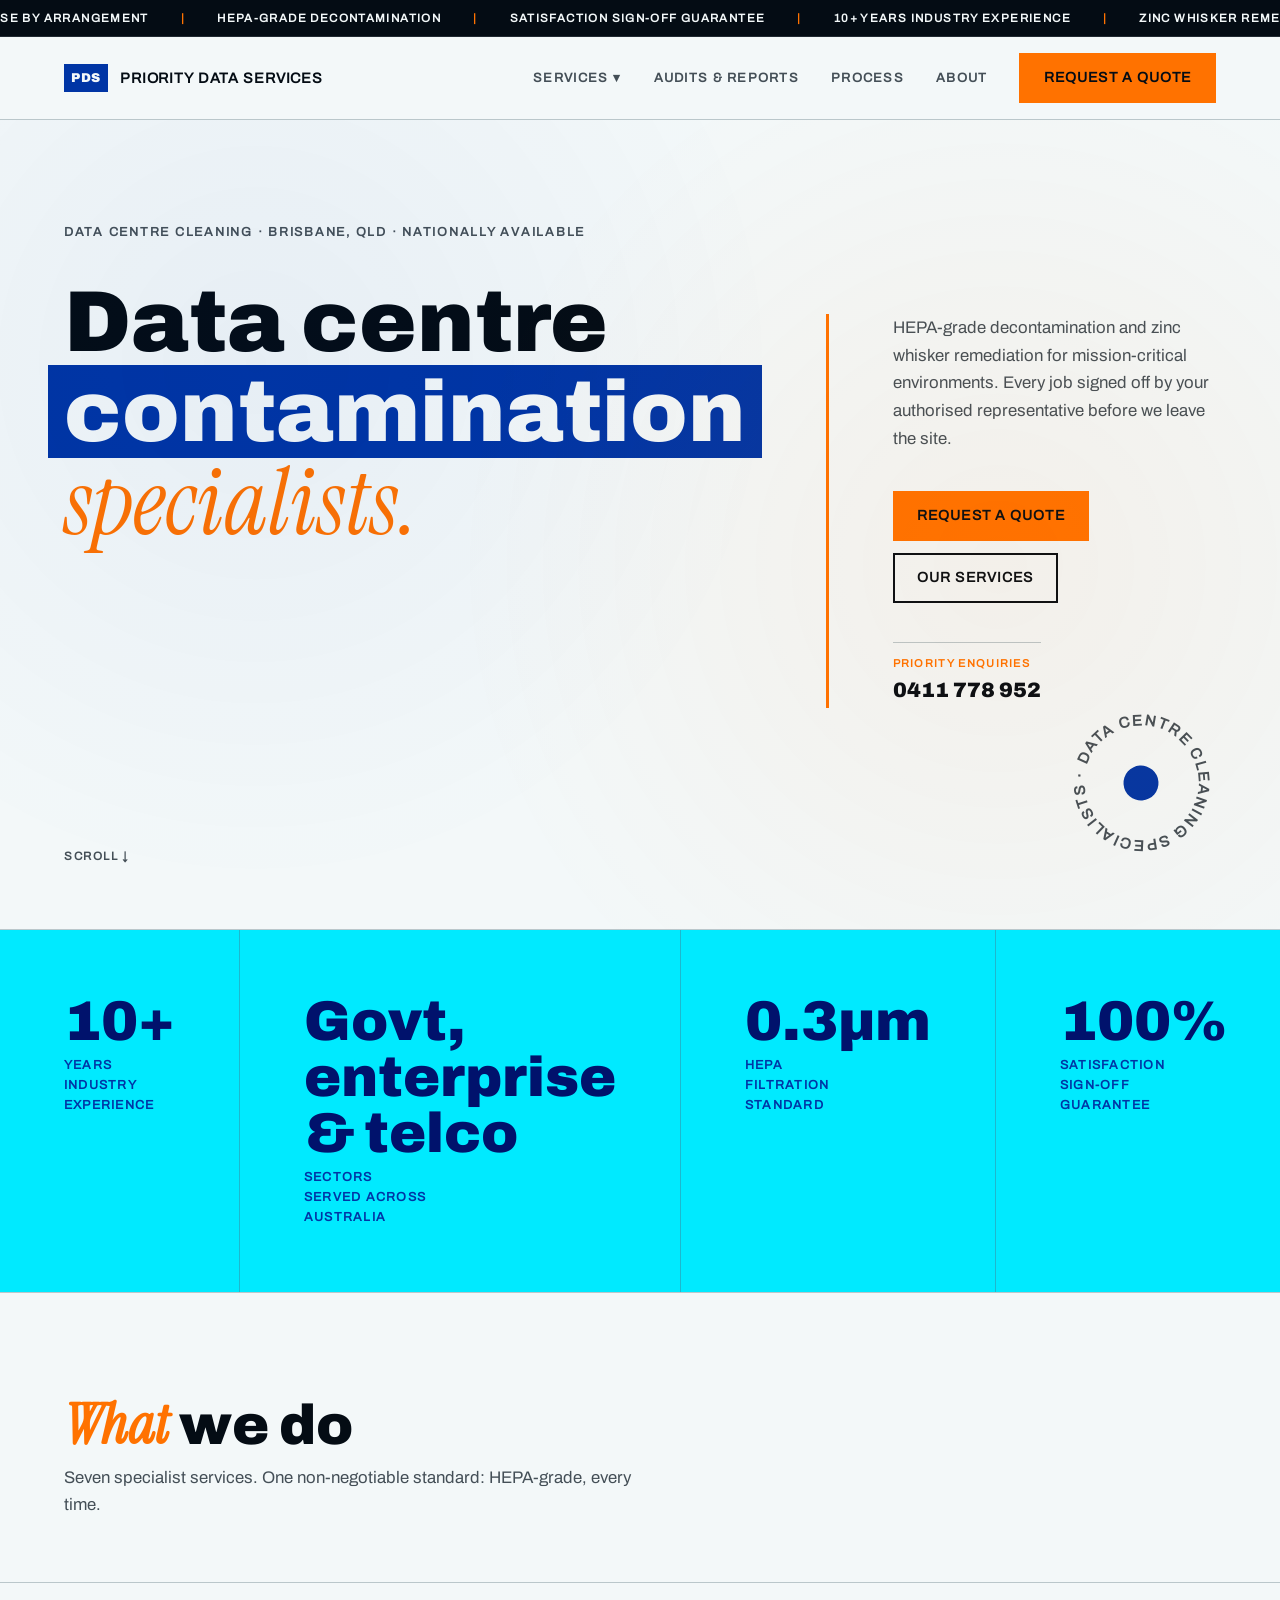
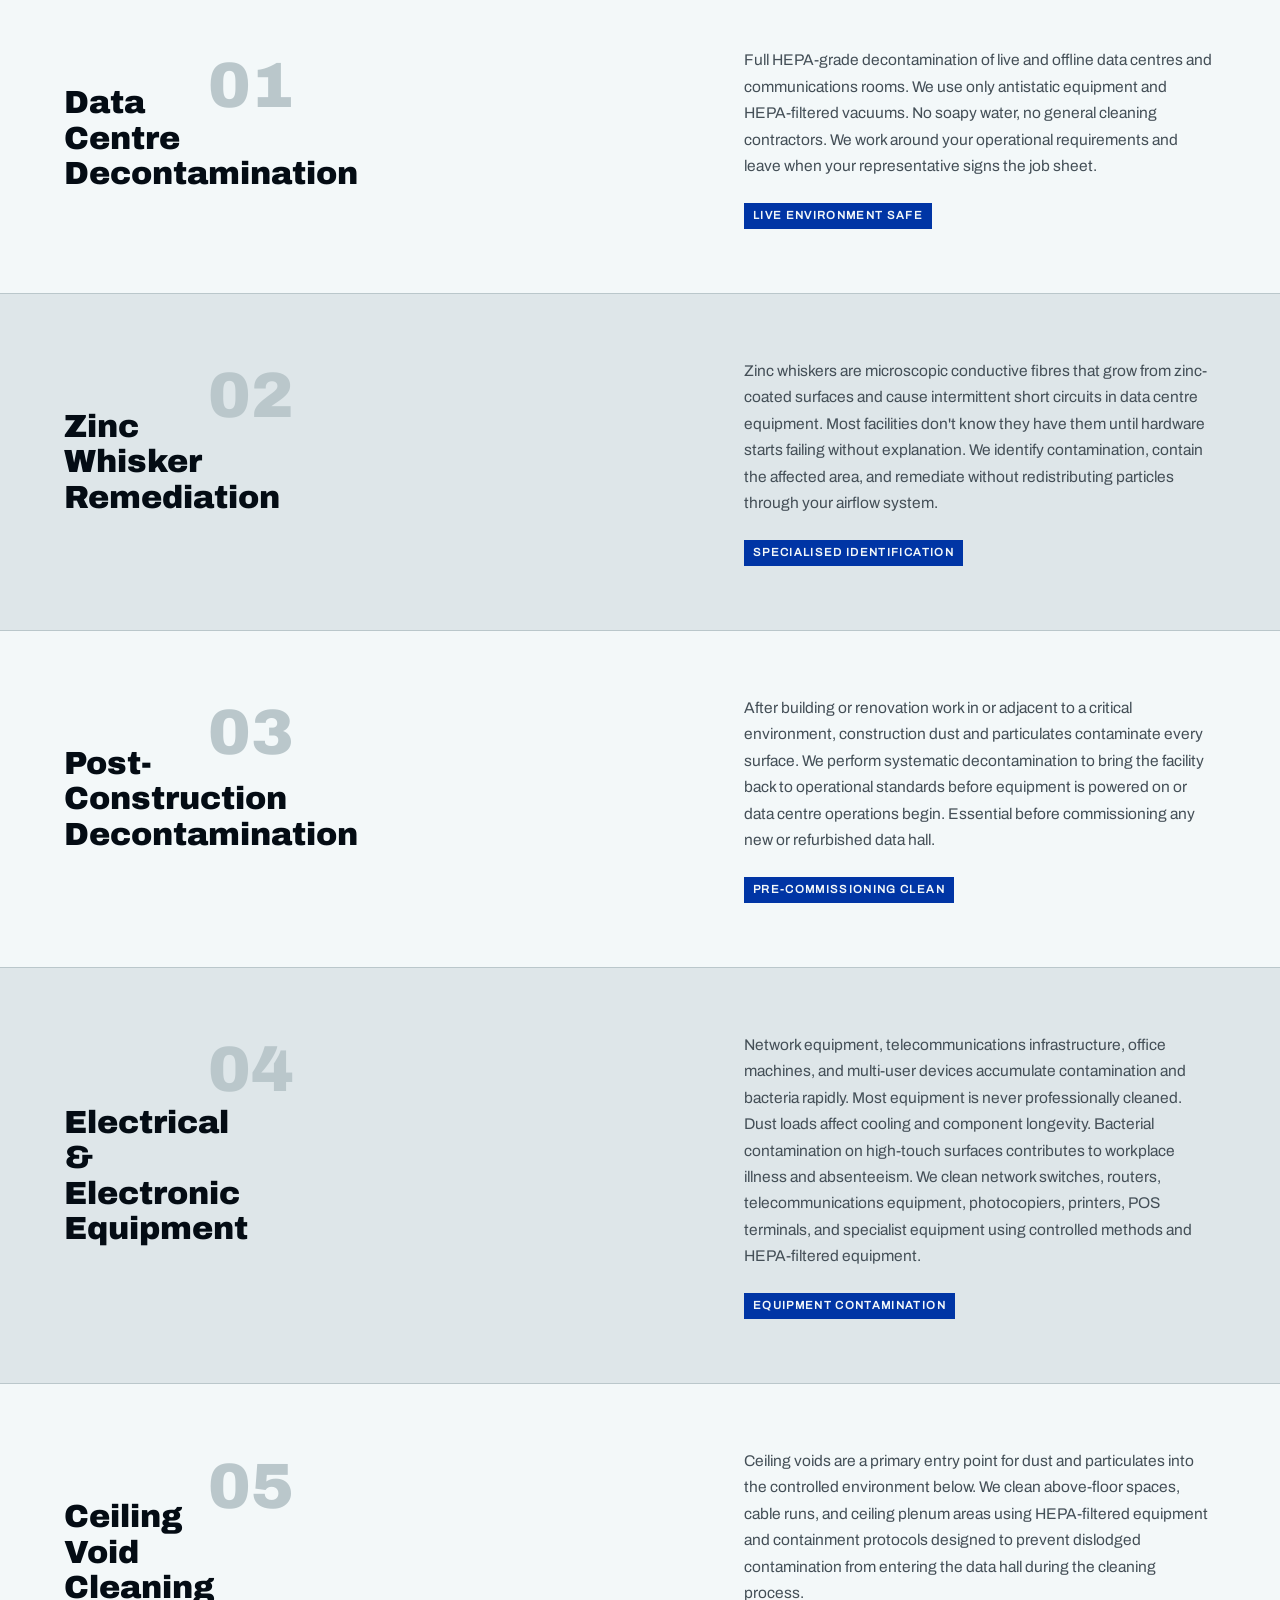
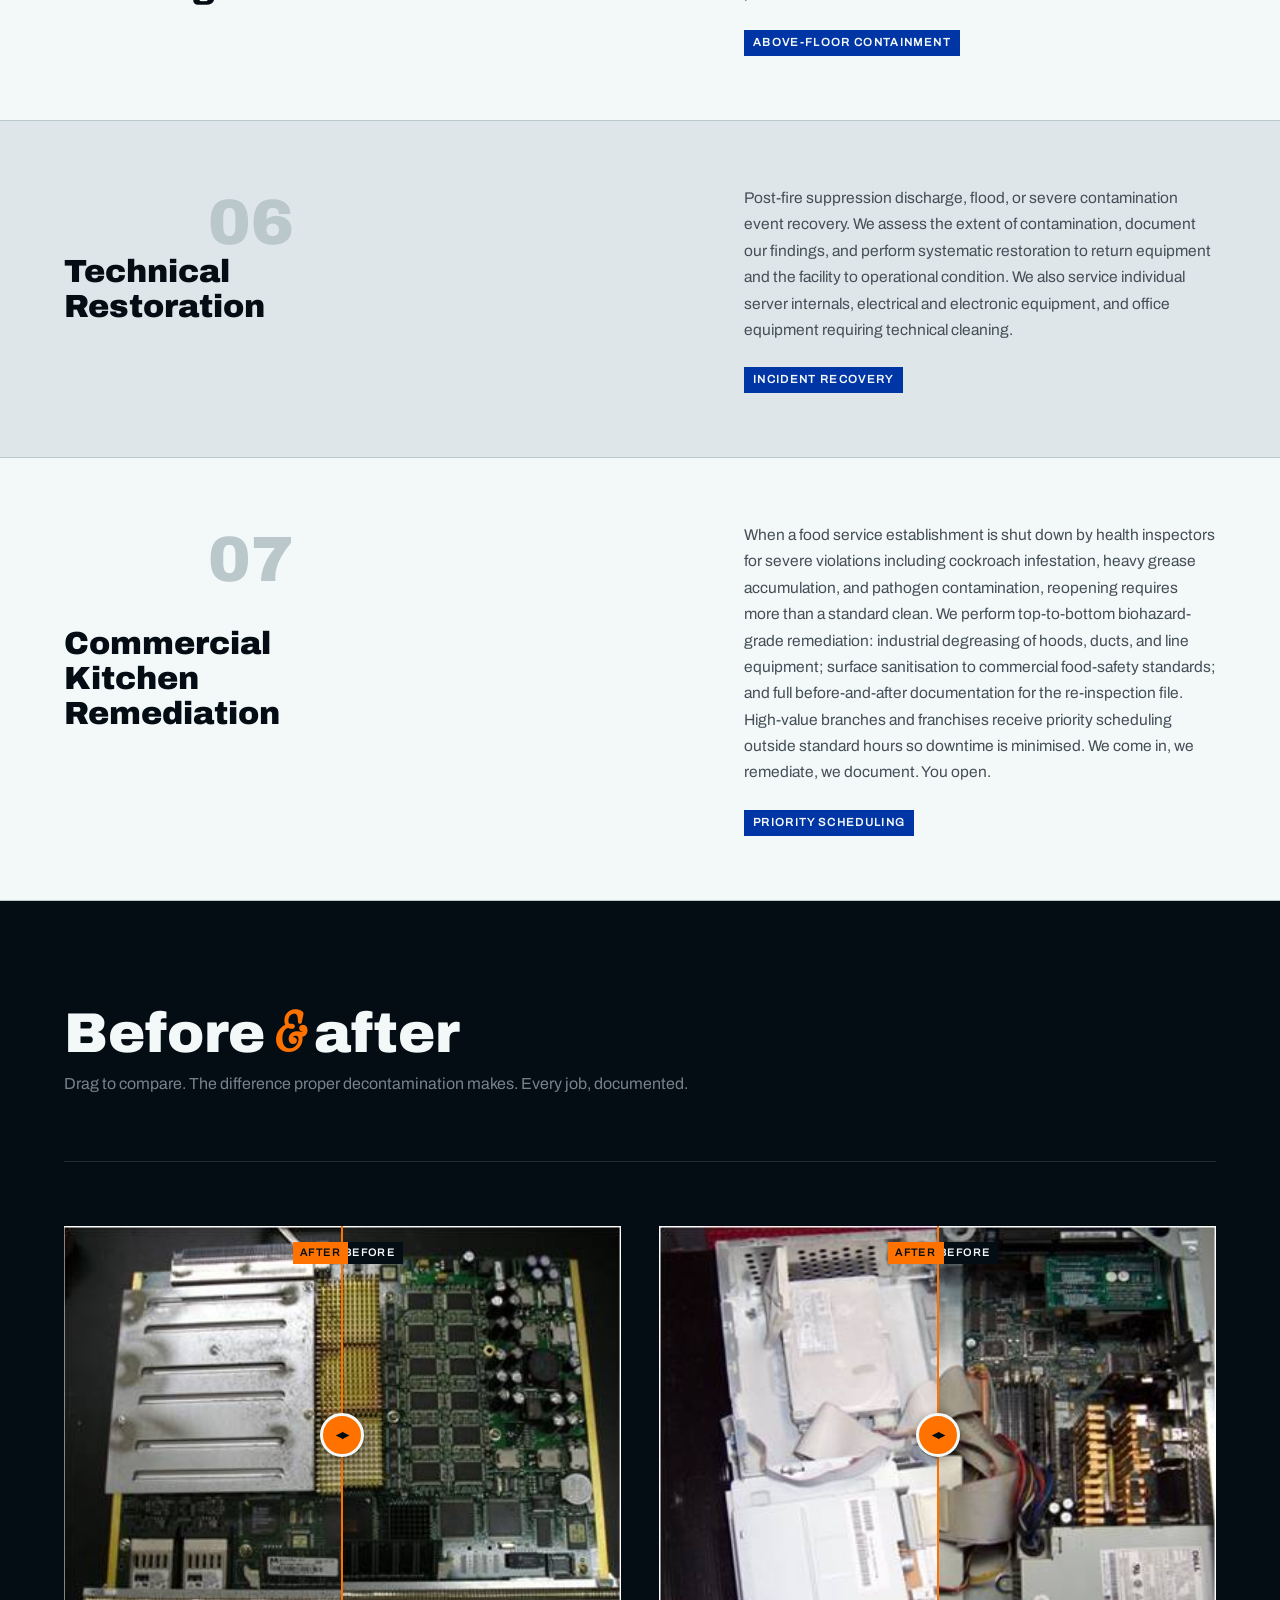
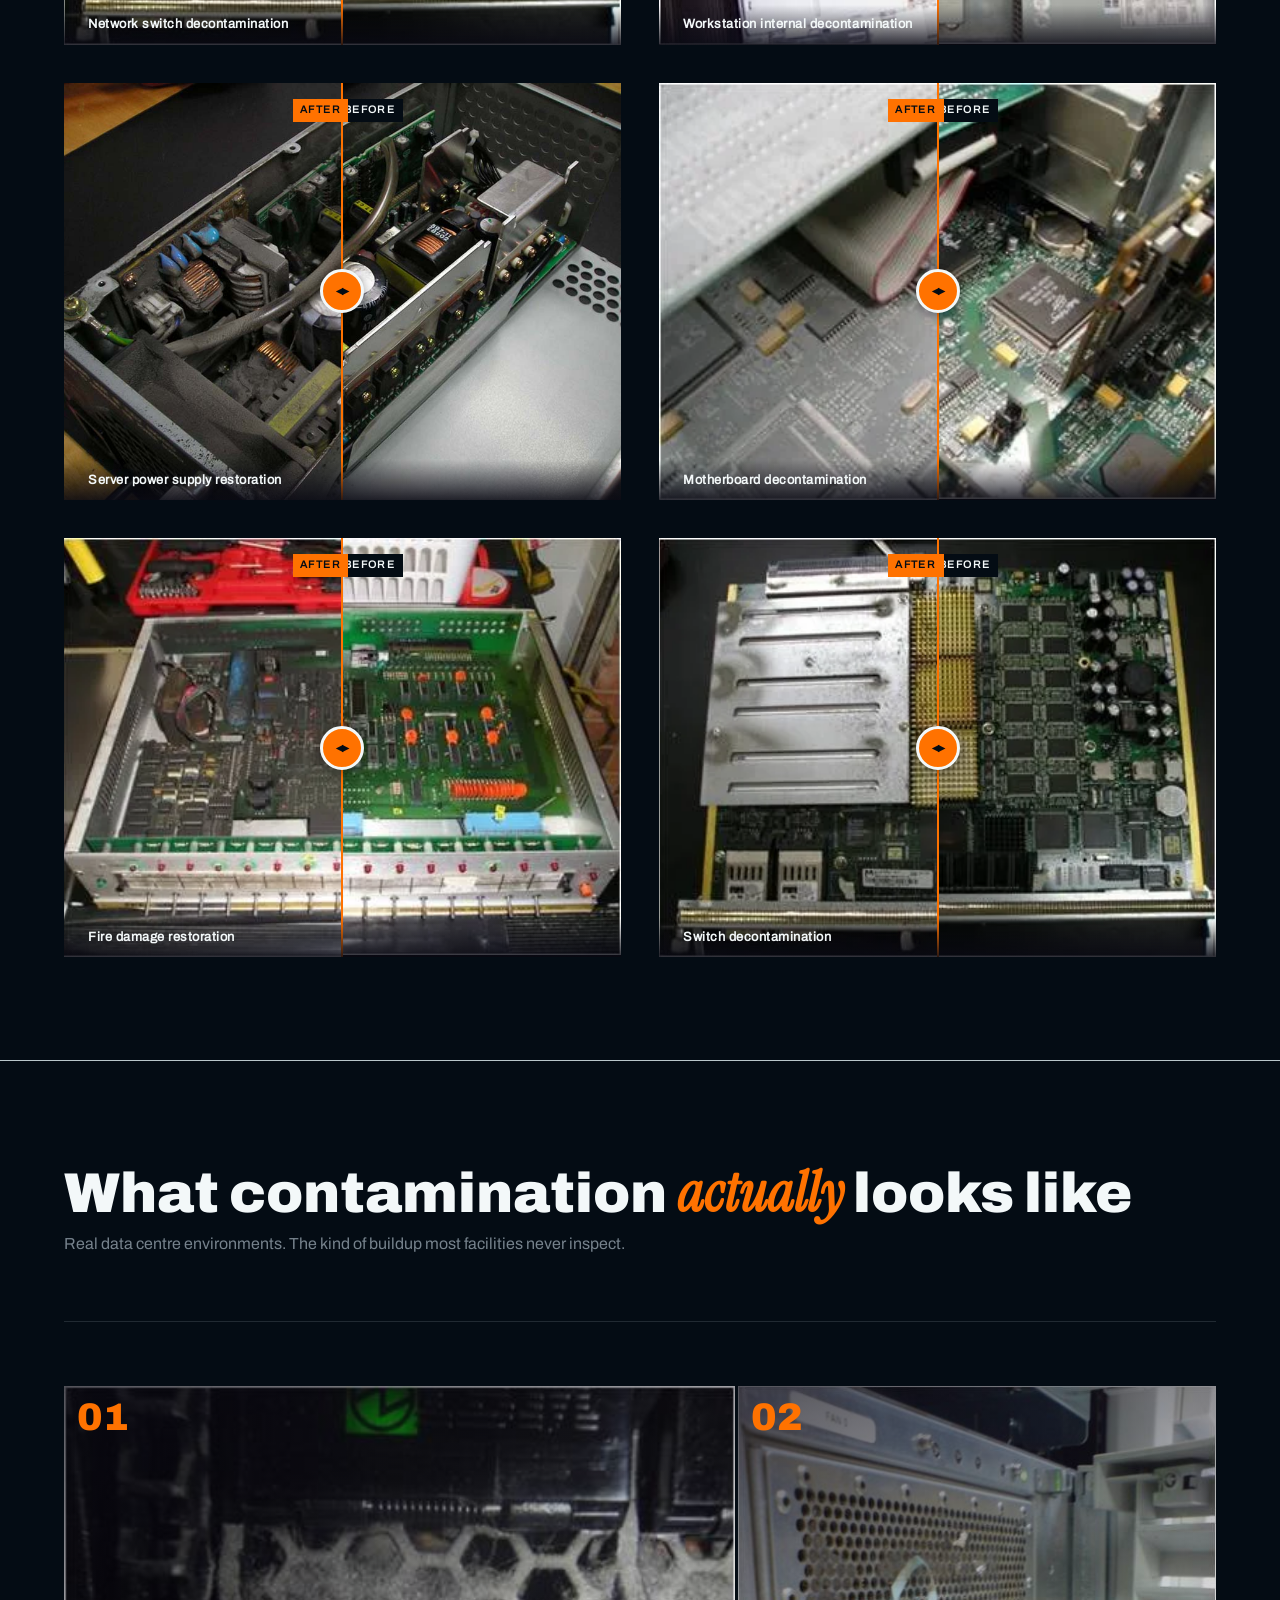
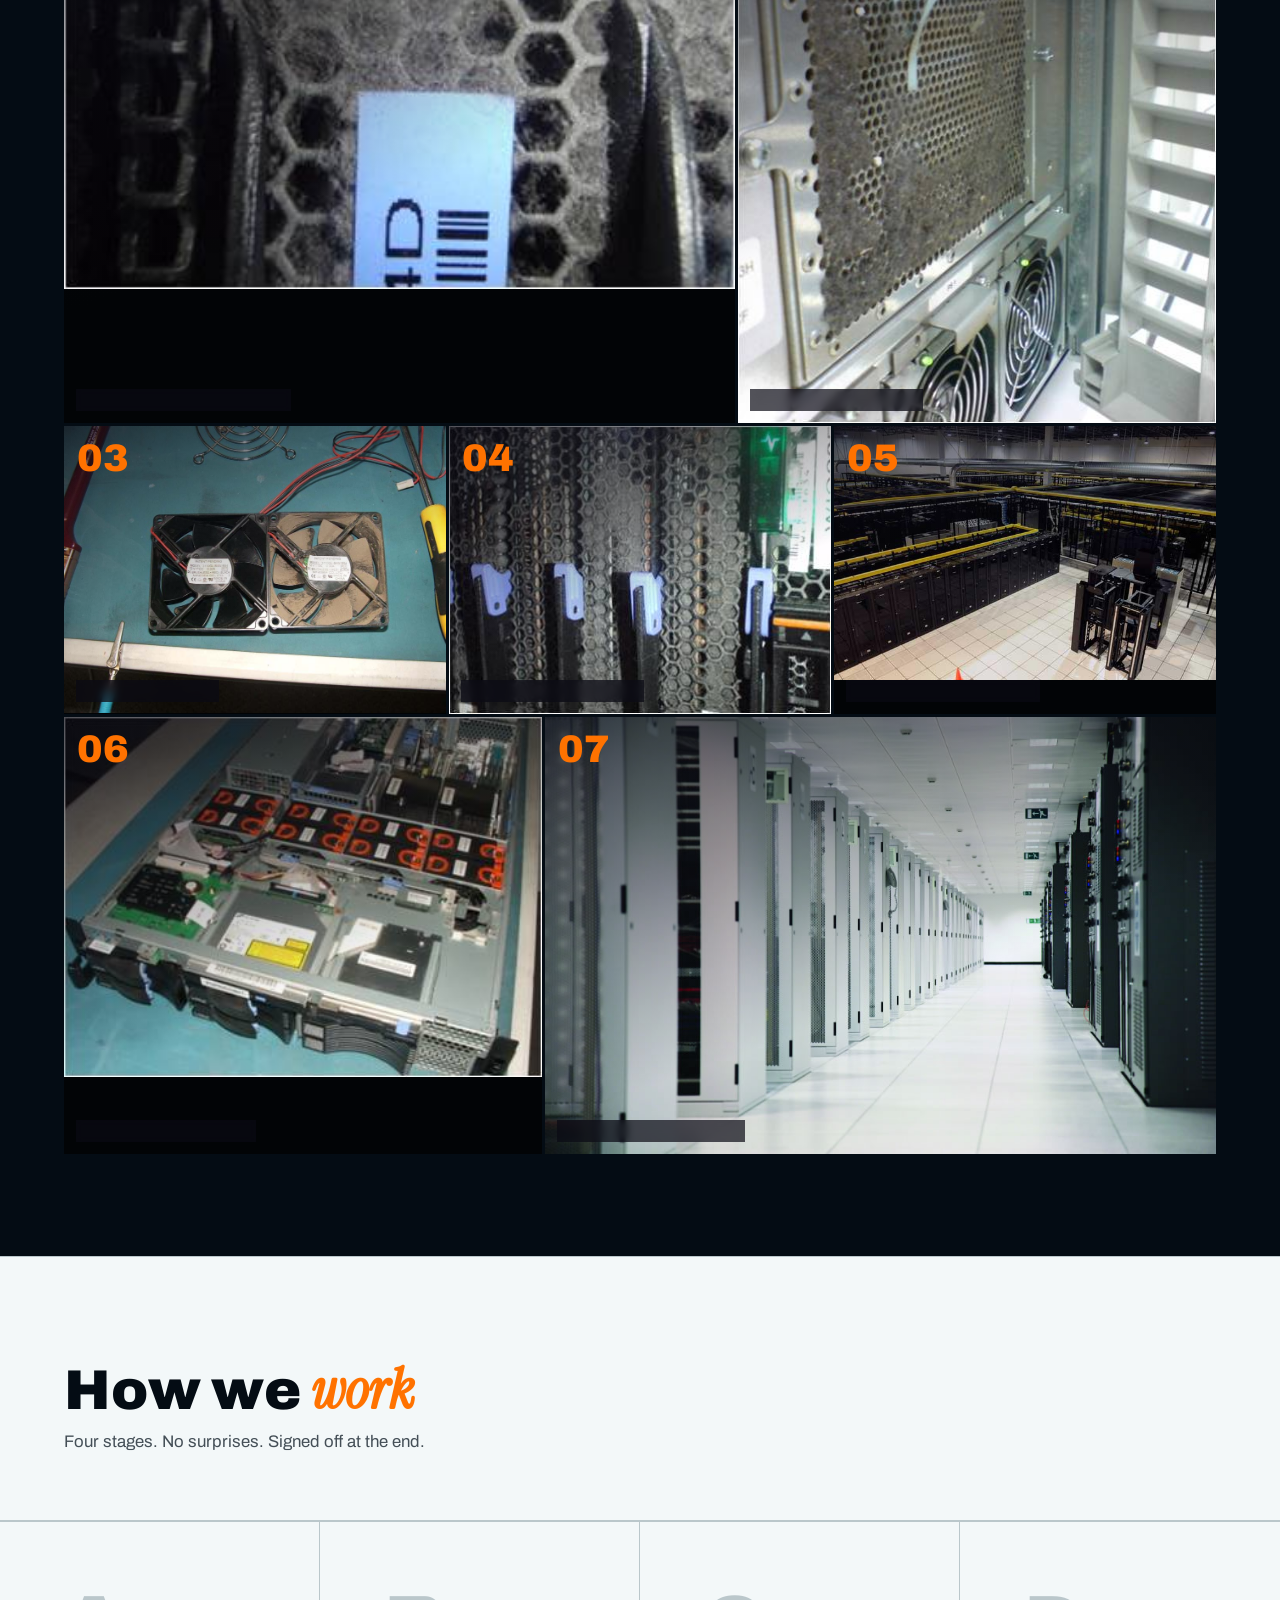
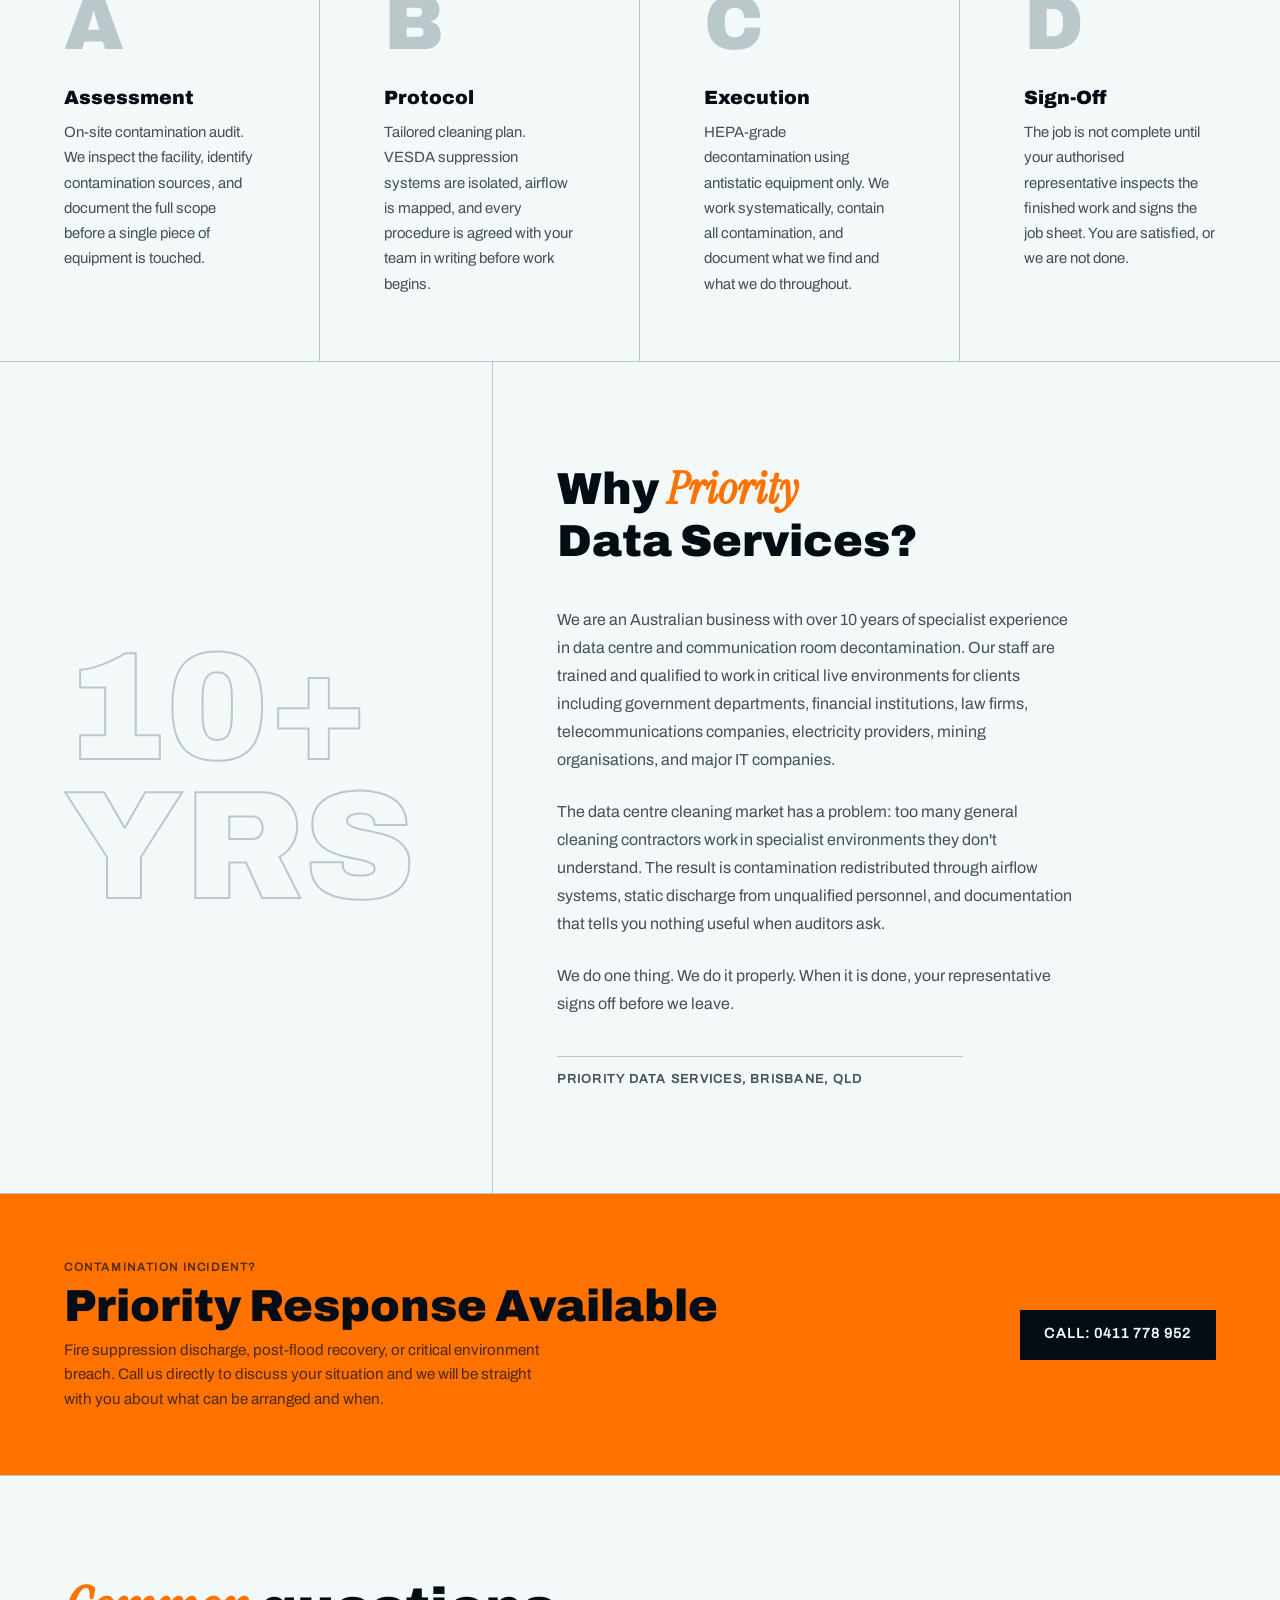
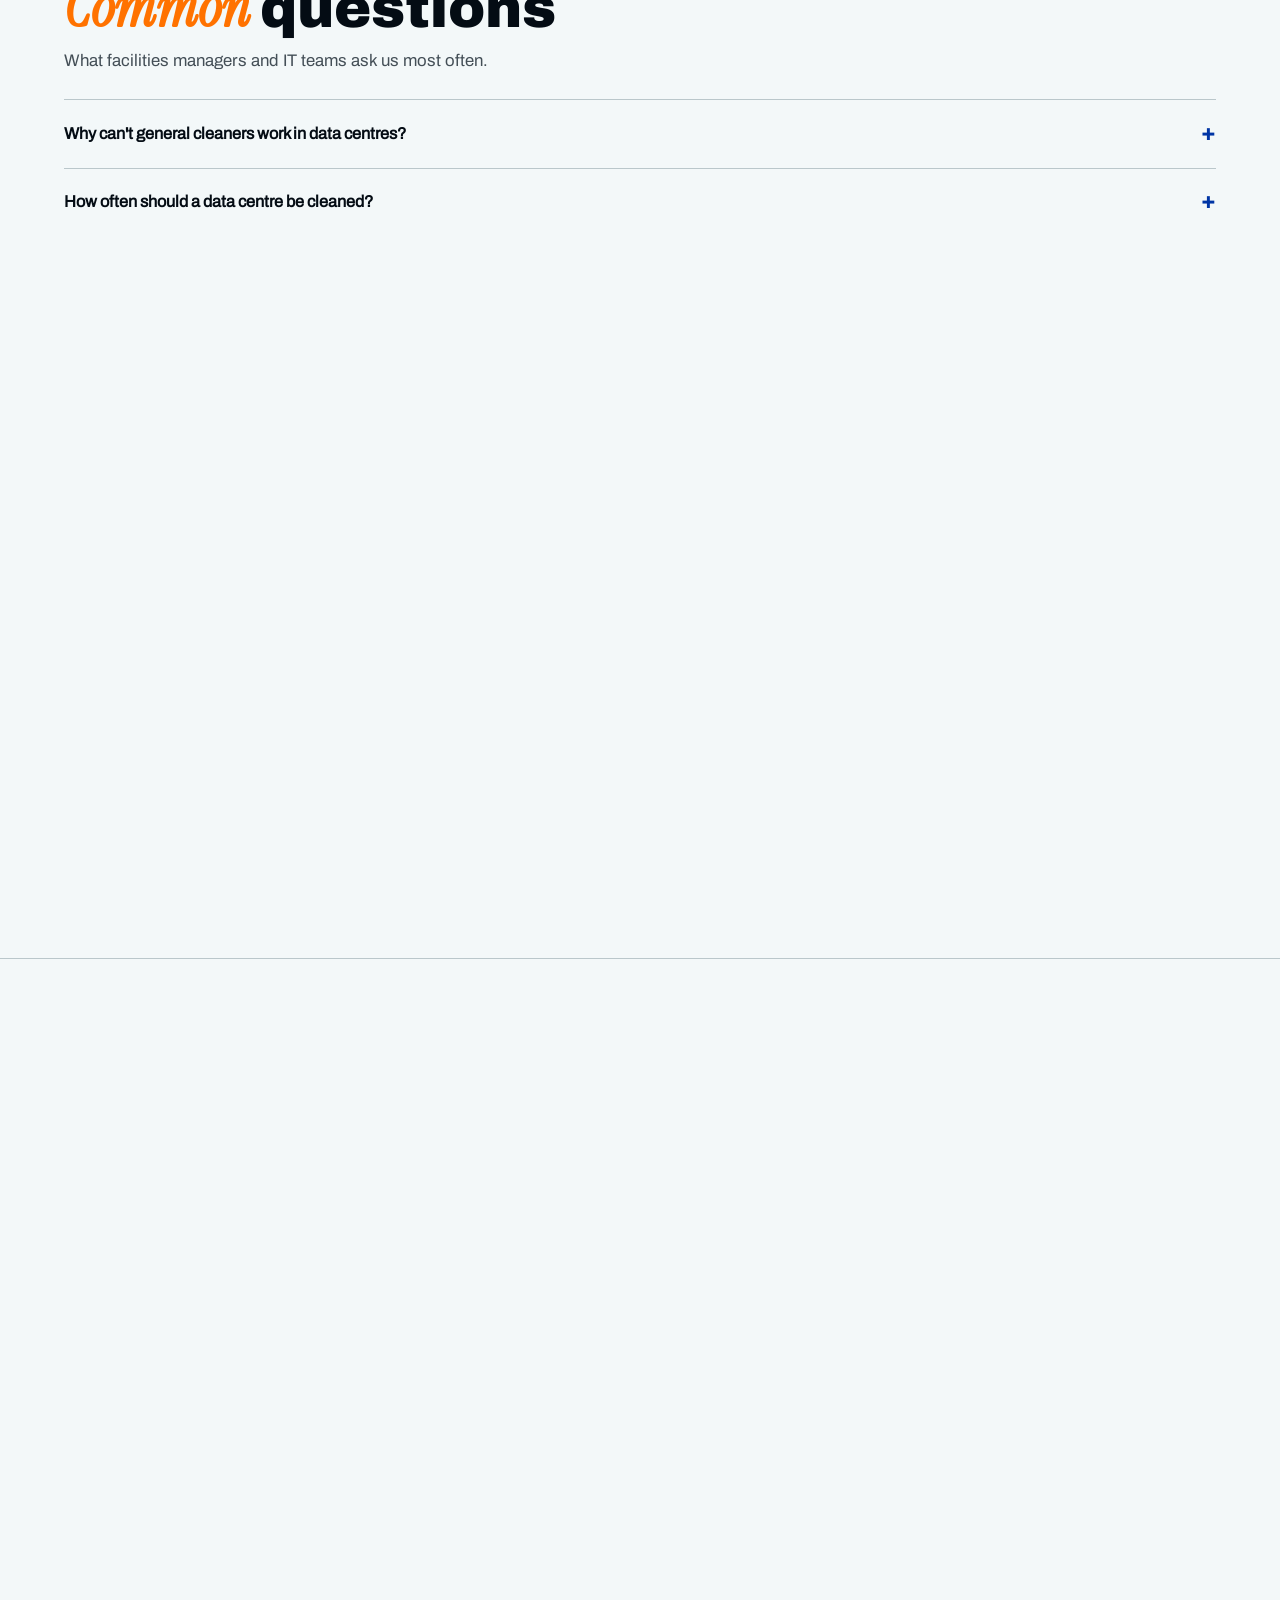
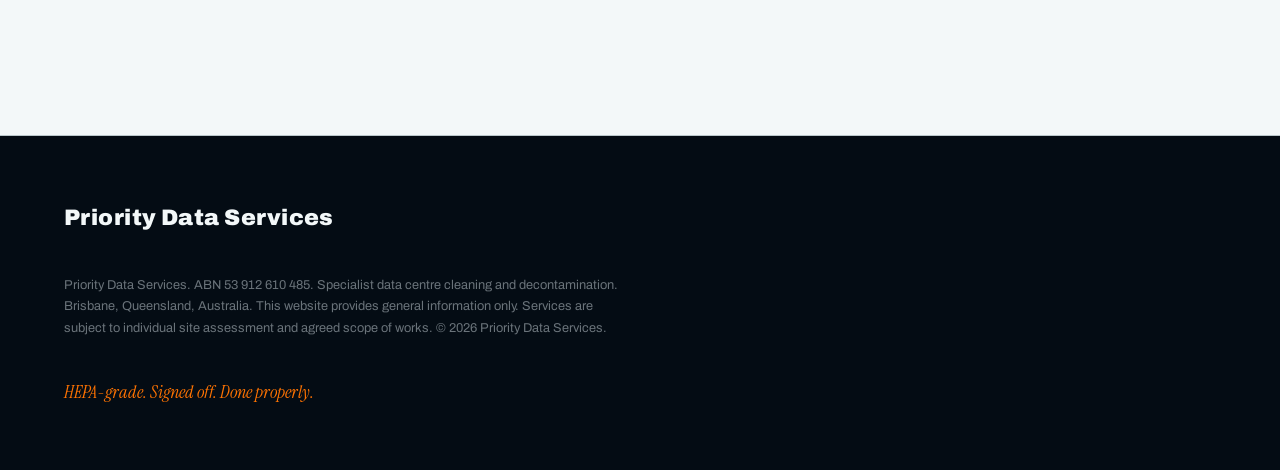
==== index.html @ 410f5020 "Replace mismatched water-damage pair with dusty-switch before/after Water damage images were two dif" ====
﻿<!DOCTYPE html>
<html lang="en-AU">
<head>
<meta charset="UTF-8">
<meta name="viewport" content="width=device-width, initial-scale=1.0">
<title>Data Centre Cleaning & Decontamination Specialists | Priority Data Services</title>
<meta name="description" content="Australia's data centre contamination specialists. HEPA-grade decontamination, zinc whisker remediation, satisfaction sign-off guarantee.">
<link rel="canonical" href="https://www.prioritydataservices.com.au/">
<meta property="og:title" content="Data Centre Cleaning &amp; Decontamination Specialists | Priority Data Services">
<meta property="og:description" content="HEPA-grade data centre decontamination, zinc whisker remediation, satisfaction sign-off guarantee. Brisbane-based, nationally available by arrangement.">
<meta property="og:type" content="website">
<meta property="og:url" content="https://www.prioritydataservices.com.au/">
<meta name="twitter:card" content="summary_large_image">
<meta property="og:image" content="https://www.prioritydataservices.com.au/images/priority-data-services-og-share.webp">
<meta property="og:image:width" content="1200">
<meta property="og:image:height" content="630">
<meta name="twitter:title" content="Data Centre Cleaning Specialists | Priority Data Services">
<meta name="twitter:description" content="HEPA-grade decontamination, zinc whisker remediation, satisfaction sign-off guarantee. Brisbane-based, nationally available by arrangement.">
<link rel="stylesheet" href="style.css">
<script type="application/ld+json">
{
  "@context": "https://schema.org",
  "@type": "LocalBusiness",
  "name": "Priority Data Services",
  "description": "Australia's data centre contamination specialists. HEPA-grade decontamination and zinc whisker remediation for mission-critical environments. Satisfaction sign-off guarantee.",
  "telephone": "+61411778952",
  "email": "info@prioritydataservices.com.au",
  "url": "https://www.prioritydataservices.com.au",
  "areaServed": "Australia",
  "address": {
    "@type": "PostalAddress",
    "addressLocality": "Brisbane",
    "addressRegion": "QLD",
    "addressCountry": "AU"
  },
  "identifier": {
    "@type": "PropertyValue",
    "name": "ABN",
    "value": "53 912 610 485"
  },
  "sameAs": ["https://www.prioritydataservices.com.au"]
}
</script>
<!-- Cloudflare Web Analytics -->
<script defer src='https://static.cloudflareinsights.com/beacon.min.js' data-cf-beacon='{"token": "REPLACE_WITH_TOKEN"}'></script>
<!-- End Cloudflare Web Analytics -->
<link rel="icon" type="image/x-icon" href="favicon.ico">
<link rel="icon" type="image/png" href="favicon.png">
<link rel="apple-touch-icon" href="apple-touch-icon.png">
</head>
<body>
<div class="cursor-label" id="cursor-label" aria-hidden="true"></div>


<!-- ticker -->
<!-- ticker -->
<div class="ticker" aria-hidden="true">
  <div class="ticker__track">
    <span>Brisbane based &amp; nationally available</span><span aria-hidden="true">|</span>
    <span>Priority response by arrangement</span><span aria-hidden="true">|</span>
    <span>HEPA-grade decontamination</span><span aria-hidden="true">|</span>
    <span>Satisfaction sign-off guarantee</span><span aria-hidden="true">|</span>
    <span>10+ years industry experience</span><span aria-hidden="true">|</span>
    <span>Zinc whisker remediation specialists</span><span aria-hidden="true">|</span>
  </div>
</div>

<header class="masthead">
  <a class="masthead__brand" href="index.html">
    <span class="masthead__mark">PDS</span>
    <span class="masthead__name">Priority&nbsp;Data&nbsp;Services</span>
  </a>
  <nav class="masthead__nav" aria-label="Primary">
    <div class="nav-item nav-item--dropdown">
      <button class="nav-dropdown__trigger" aria-expanded="false" aria-haspopup="true">
        Services <span class="nav-dropdown__arrow" aria-hidden="true">▾</span>
      </button>
      <ul class="nav-dropdown__menu" role="menu">
        <li><a href="data-centre-decontamination.html">Data Centre Decontamination</a></li>
        <li><a href="zinc-whisker-remediation.html">Zinc Whisker Remediation</a></li>
        <li><a href="post-construction-decontamination.html">Post-Construction Decontamination</a></li>
        <li><a href="ceiling-void-cleaning.html">Ceiling Void Cleaning</a></li>
        <li><a href="technical-restoration.html">Technical Restoration</a></li>
        <li><a href="internal-equipment-decontamination.html">Internal Equipment Decontamination</a></li>
        <li><a href="electrical-electronic-equipment-cleaning.html">Electrical &amp; Electronic Cleaning</a></li>
        <li><a href="office-equipment-cleaning.html">Office Equipment Cleaning</a></li>
        <li><a href="commercial-kitchen-remediation.html">Commercial Kitchen Remediation</a></li>
        <li><a href="equipment-and-products.html">Equipment &amp; Products</a></li>
      </ul>
    </div>
    <a href="audits-reports.html">Audits &amp; Reports</a>
    <a href="#process">Process</a>
    <a href="#about">About</a>
  </nav>
  <button class="hamburger" aria-label="Open menu" aria-expanded="false" aria-controls="mobile-nav">
    <span></span><span></span><span></span>
  </button>
  <a class="btn btn--alert masthead__cta" href="#contact">Request a quote</a>
</header>

<!-- Mobile nav drawer -->
<div class="mobile-nav" id="mobile-nav" aria-hidden="true">
<nav aria-label="Mobile navigation">
    <p class="mobile-nav__heading">Services</p>
    <a href="data-centre-decontamination.html">Data Centre Decontamination</a>
    <a href="zinc-whisker-remediation.html">Zinc Whisker Remediation</a>
    <a href="post-construction-decontamination.html">Post-Construction Decontamination</a>
    <a href="ceiling-void-cleaning.html">Ceiling Void Cleaning</a>
    <a href="technical-restoration.html">Technical Restoration</a>
    <a href="internal-equipment-decontamination.html">Internal Equipment Decontamination</a>
    <a href="electrical-electronic-equipment-cleaning.html">Electrical &amp; Electronic Cleaning</a>
    <a href="office-equipment-cleaning.html">Office Equipment Cleaning</a>
    <a href="commercial-kitchen-remediation.html">Commercial Kitchen Remediation</a>
    <p class="mobile-nav__heading">More</p>
    <a href="audits-reports.html">Audits &amp; Reports</a>
    <a href="equipment-and-products.html">Equipment &amp; Products</a>
    <a href="#process">Process</a>
    <a href="#about">About</a>
    <a href="#contact" class="mobile-nav__cta">Request a quote</a>
  </nav>
</div>

</div>



<main id="top">

  <!-- HERO -->
  <section class="hero">
    <p class="hero__kicker reveal-load" style="--i:0">Data Centre Cleaning &middot; Brisbane, QLD &middot; Nationally Available</p>
    <h1 class="hero__title">
      <span class="hero__line reveal-load" style="--i:1">Data centre</span>
      <span class="hero__line hero__line--accent reveal-load" style="--i:2">contamination</span>
      <span class="hero__line hero__line--serif reveal-load" style="--i:3">specialists.</span>
    </h1>
    <div class="hero__aside reveal-load" style="--i:4">
      <p>HEPA-grade decontamination and zinc whisker remediation for mission-critical environments. Every job signed off by your authorised representative before we leave the site.</p>
      <div class="hero__actions">
        <a class="btn btn--alert" href="#contact">Request a quote</a>
        <a class="btn btn--ghost" href="#services">Our services</a>
      </div>
      <a class="hero__emergency" href="tel:+61411778952">
        <span class="hero__emergency-label">Priority enquiries</span>
        <span class="hero__emergency-number">0411 778 952</span>
      </a>
    </div>
    <div class="hero__stamp reveal-load" style="--i:5" aria-hidden="true">
      <svg viewBox="0 0 120 120" class="stamp" xmlns="http://www.w3.org/2000/svg">
        <defs><path id="circ" d="M14,60 a46,46 0 1,1 92,0 a46,46 0 1,1 -92,0"/></defs>
        <g>
          <animateTransform attributeName="transform" type="rotate" from="0 60 60" to="360 60 60" dur="55s" repeatCount="indefinite"/>
          <text><textPath href="#circ">DATA CENTRE CLEANING SPECIALISTS &middot; DATA CENTRE CLEANING SPECIALISTS &middot;</textPath></text>
          <circle cx="60" cy="60" r="14"/>
        </g>
      </svg>
    </div>
    <p class="hero__scroll reveal-load" style="--i:6" aria-hidden="true">Scroll &#8595;</p>
  </section>

  <!-- STATS STRIP -->
  <section class="stats" aria-label="Key figures">
    <div class="stats__cell reveal">
      <strong data-count="10" data-suffix="+">0</strong>
      <span>years industry experience</span>
    </div>
    <div class="stats__cell reveal">
      <strong>Govt,<br>enterprise<br>&amp; telco</strong>
      <span>sectors served across Australia</span>
    </div>
    <div class="stats__cell reveal">
      <strong>0.3&#956;m</strong>
      <span>HEPA filtration standard</span>
    </div>
    <div class="stats__cell reveal">
      <strong data-count="100" data-suffix="%">0</strong>
      <span>satisfaction sign-off guarantee</span>
    </div>
  </section>

  <!-- SERVICES -->
  <section class="services" id="services">
    <header class="section-head reveal">
      <h2><em>What</em> we do</h2>
      <p>Seven specialist services. One non-negotiable standard: HEPA-grade, every time.</p>
    </header>

    <a class="service service--link reveal" href="data-centre-decontamination.html" data-cursor-label="View service">
      <span class="service__no">01</span>
      <h3 class="service__title">Data Centre<br>Decontamination</h3>
      <p class="service__body">Full HEPA-grade decontamination of live and offline data centres and communications rooms. We use only antistatic equipment and HEPA-filtered vacuums. No soapy water, no general cleaning contractors. We work around your operational requirements and leave when your representative signs the job sheet.</p>
      <span class="service__tag">Live environment safe</span>
    </a>

    <a class="service service--flip service--link reveal" href="zinc-whisker-remediation.html" data-cursor-label="View service">
      <span class="service__no">02</span>
      <h3 class="service__title">Zinc Whisker<br>Remediation</h3>
      <p class="service__body">Zinc whiskers are microscopic conductive fibres that grow from zinc-coated surfaces and cause intermittent short circuits in data centre equipment. Most facilities don't know they have them until hardware starts failing without explanation. We identify contamination, contain the affected area, and remediate without redistributing particles through your airflow system.</p>
      <span class="service__tag">Specialised identification</span>
    </a>

    <a class="service service--link reveal" href="post-construction-decontamination.html" data-cursor-label="View service">
      <span class="service__no">03</span>
      <h3 class="service__title">Post-Construction<br>Decontamination</h3>
      <p class="service__body">After building or renovation work in or adjacent to a critical environment, construction dust and particulates contaminate every surface. We perform systematic decontamination to bring the facility back to operational standards before equipment is powered on or data centre operations begin. Essential before commissioning any new or refurbished data hall.</p>
      <span class="service__tag">Pre-commissioning clean</span>
    </a>

    <a class="service service--flip service--link reveal" href="electrical-electronic-equipment-cleaning.html" data-cursor-label="View service">
      <span class="service__no">04</span>
      <h3 class="service__title">Electrical &amp;<br>Electronic Equipment</h3>
      <p class="service__body">Network equipment, telecommunications infrastructure, office machines, and multi-user devices accumulate contamination and bacteria rapidly. Most equipment is never professionally cleaned. Dust loads affect cooling and component longevity. Bacterial contamination on high-touch surfaces contributes to workplace illness and absenteeism. We clean network switches, routers, telecommunications equipment, photocopiers, printers, POS terminals, and specialist equipment using controlled methods and HEPA-filtered equipment.</p>
      <span class="service__tag">Equipment contamination</span>
    </a>

    <a class="service service--link reveal" href="ceiling-void-cleaning.html" data-cursor-label="View service">
      <span class="service__no">05</span>
      <h3 class="service__title">Ceiling Void<br>Cleaning</h3>
      <p class="service__body">Ceiling voids are a primary entry point for dust and particulates into the controlled environment below. We clean above-floor spaces, cable runs, and ceiling plenum areas using HEPA-filtered equipment and containment protocols designed to prevent dislodged contamination from entering the data hall during the cleaning process.</p>
      <span class="service__tag">Above-floor containment</span>
    </a>

    <a class="service service--flip service--link reveal" href="technical-restoration.html" data-cursor-label="View service">
      <span class="service__no">06</span>
      <h3 class="service__title">Technical<br>Restoration</h3>
      <p class="service__body">Post-fire suppression discharge, flood, or severe contamination event recovery. We assess the extent of contamination, document our findings, and perform systematic restoration to return equipment and the facility to operational condition. We also service individual server internals, electrical and electronic equipment, and office equipment requiring technical cleaning.</p>
      <span class="service__tag">Incident recovery</span>
    </a>

    <a class="service service--link reveal" href="commercial-kitchen-remediation.html" data-cursor-label="View service">
      <span class="service__no">07</span>
      <h3 class="service__title">Commercial Kitchen<br>Remediation</h3>
      <p class="service__body">When a food service establishment is shut down by health inspectors for severe violations including cockroach infestation, heavy grease accumulation, and pathogen contamination, reopening requires more than a standard clean. We perform top-to-bottom biohazard-grade remediation: industrial degreasing of hoods, ducts, and line equipment; surface sanitisation to commercial food-safety standards; and full before-and-after documentation for the re-inspection file. High-value branches and franchises receive priority scheduling outside standard hours so downtime is minimised. We come in, we remediate, we document. You open.</p>
      <span class="service__tag">Priority scheduling</span>
    </a>
  </section>

  <!-- GALLERY -->
  <section class="compare-set reveal" id="gallery" aria-label="Before and after decontamination">
    <div class="compare-set__head">
      <h2>Before <em>&amp;</em> after</h2>
      <p>Drag to compare. The difference proper decontamination makes. Every job, documented.</p>
    </div>
    <div class="compare-grid">
      <div class="compare" data-compare>
        <img class="compare__img compare__img--after" src="images/priority-data-services-network-switch-after-cleaning.jpg" alt="Network switch after HEPA-grade cleaning by Priority Data Services" width="800" height="530" loading="lazy">
        <img class="compare__img compare__img--before" src="images/priority-data-services-network-switch-before-cleaning.jpg" alt="Dust-contaminated network switch before cleaning by Priority Data Services" width="800" height="530" loading="lazy">
        <div class="compare__handle" aria-hidden="true">
          <div class="compare__line"></div>
          <div class="compare__grip"></div>
          <span class="compare__label compare__label--before">Before</span>
          <span class="compare__label compare__label--after">After</span>
        </div>
        <p class="compare__caption">Network switch decontamination</p>
      </div>
      <div class="compare" data-compare>
        <img class="compare__img compare__img--after" src="images/priority-data-services-workstation-after-cleaning.jpg" alt="Workstation after HEPA-grade decontamination by Priority Data Services" width="800" height="530" loading="lazy">
        <img class="compare__img compare__img--before" src="images/priority-data-services-workstation-before-cleaning.jpg" alt="Dust-contaminated workstation before cleaning by Priority Data Services" width="800" height="530" loading="lazy">
        <div class="compare__handle" aria-hidden="true">
          <div class="compare__line"></div>
          <div class="compare__grip"></div>
          <span class="compare__label compare__label--before">Before</span>
          <span class="compare__label compare__label--after">After</span>
        </div>
        <p class="compare__caption">Workstation internal decontamination</p>
      </div>
      <div class="compare" data-compare>
        <img class="compare__img compare__img--after" src="images/priority-data-services-power-supply-after-cleaning.jpg" alt="Server power supply after HEPA decontamination by Priority Data Services" width="800" height="530" loading="lazy">
        <img class="compare__img compare__img--before" src="images/priority-data-services-power-supply-before-cleaning.jpg" alt="Heavily contaminated power supply before cleaning by Priority Data Services" width="800" height="530" loading="lazy">
        <div class="compare__handle" aria-hidden="true">
          <div class="compare__line"></div>
          <div class="compare__grip"></div>
          <span class="compare__label compare__label--before">Before</span>
          <span class="compare__label compare__label--after">After</span>
        </div>
        <p class="compare__caption">Server power supply restoration</p>
      </div>

      <div class="compare" data-compare>
        <img class="compare__img compare__img--after" src="images/priority-data-services-dusty-motherboard-after.webp" alt="Motherboard after specialist decontamination by Priority Data Services" loading="lazy">
        <img class="compare__img compare__img--before" src="images/priority-data-services-dusty-motherboard-before.webp" alt="Heavily contaminated motherboard before cleaning by Priority Data Services" loading="lazy">
        <div class="compare__handle" aria-hidden="true">
          <div class="compare__line"></div>
          <div class="compare__grip"></div>
          <span class="compare__label compare__label--before">Before</span>
          <span class="compare__label compare__label--after">After</span>
        </div>
        <p class="compare__caption">Motherboard decontamination</p>
      </div>

      <div class="compare" data-compare>
        <img class="compare__img compare__img--after" src="images/priority-data-services-fire-damaged-equipment-after.webp" alt="Fire-damaged equipment after technical restoration by Priority Data Services" loading="lazy">
        <img class="compare__img compare__img--before" src="images/priority-data-services-fire-damaged-equipment-before.webp" alt="Fire-damaged equipment before restoration by Priority Data Services" loading="lazy">
        <div class="compare__handle" aria-hidden="true">
          <div class="compare__line"></div>
          <div class="compare__grip"></div>
          <span class="compare__label compare__label--before">Before</span>
          <span class="compare__label compare__label--after">After</span>
        </div>
        <p class="compare__caption">Fire damage restoration</p>
      </div>

      <div class="compare" data-compare>
        <img class="compare__img compare__img--after" src="images/priority-data-services-dusty-switch-after.webp" alt="Network switch after HEPA decontamination by Priority Data Services" loading="lazy">
        <img class="compare__img compare__img--before" src="images/priority-data-services-dusty-switch-before.webp" alt="Dust-contaminated network switch before cleaning by Priority Data Services" loading="lazy">
        <div class="compare__handle" aria-hidden="true">
          <div class="compare__line"></div>
          <div class="compare__grip"></div>
          <span class="compare__label compare__label--before">Before</span>
          <span class="compare__label compare__label--after">After</span>
        </div>
        <p class="compare__caption">Switch decontamination</p>
      </div>
    </div>
  </section>

  <section class="evidence reveal" aria-label="What contamination looks like">
    <div class="evidence__head">
      <h2>What contamination <em>actually</em> looks like</h2>
      <p>Real data centre environments. The kind of buildup most facilities never inspect.</p>
    </div>
    <div class="evidence__grid">
      <div class="evidence__item">
        <img src="images/priority-data-services-dusty-blade-servers.jpg" alt="Heavy dust contamination on blade server rack requiring specialist HEPA decontamination" loading="lazy">
        <div class="evidence__overlay"></div>
        <span class="evidence__no">01</span>
        <span class="evidence__tag">Blade server contamination</span>
      </div>
      <div class="evidence__item">
        <img src="images/priority-data-services-server-inlet-contamination.jpg" alt="Contaminated server air inlet blocking airflow" loading="lazy">
        <div class="evidence__overlay"></div>
        <span class="evidence__no">02</span>
        <span class="evidence__tag">Server inlet blockage</span>
      </div>
      <div class="evidence__item">
        <img src="images/priority-data-services-dusty-server-fans.jpg" alt="Server fans contaminated with heavy dust accumulation" loading="lazy">
        <div class="evidence__overlay"></div>
        <span class="evidence__no">03</span>
        <span class="evidence__tag">Fan contamination</span>
      </div>
      <div class="evidence__item">
        <img src="images/priority-data-services-blade-server-contamination.jpg" alt="Blade server contamination close-up showing particulate build-up" loading="lazy">
        <div class="evidence__overlay"></div>
        <span class="evidence__no">04</span>
        <span class="evidence__tag">Contamination close-up</span>
      </div>
      <div class="evidence__item">
        <img src="images/priority-data-services-data-centre-interior.jpg" alt="Data centre interior environment showing equipment density" loading="lazy">
        <div class="evidence__overlay"></div>
        <span class="evidence__no">05</span>
        <span class="evidence__tag">Data centre environment</span>
      </div>
      <div class="evidence__item">
        <img src="images/priority-data-services-server-after-cleaning.jpg" alt="Server after HEPA-grade decontamination by Priority Data Services Brisbane" loading="lazy">
        <div class="evidence__overlay"></div>
        <span class="evidence__no">06</span>
        <span class="evidence__tag">Post-clean: HEPA grade</span>
      </div>
      <div class="evidence__item">
        <img src="images/priority-data-services-data-centre-hero.jpg" alt="Priority Data Services data centre cleaning specialists at work" loading="lazy">
        <div class="evidence__overlay"></div>
        <span class="evidence__no">07</span>
        <span class="evidence__tag">Documented. Signed off.</span>
      </div>
    </div>
  </section>

  <!-- PROCESS -->
  <section class="process" id="process">
    <header class="section-head reveal">
      <h2>How we <em>work</em></h2>
      <p>Four stages. No surprises. Signed off at the end.</p>
    </header>
    <ol class="process__list">
      <li class="process__step reveal">
        <span class="process__no">A</span>
        <h3>Assessment</h3>
        <p>On-site contamination audit. We inspect the facility, identify contamination sources, and document the full scope before a single piece of equipment is touched.</p>
      </li>
      <li class="process__step reveal">
        <span class="process__no">B</span>
        <h3>Protocol</h3>
        <p>Tailored cleaning plan. VESDA suppression systems are isolated, airflow is mapped, and every procedure is agreed with your team in writing before work begins.</p>
      </li>
      <li class="process__step reveal">
        <span class="process__no">C</span>
        <h3>Execution</h3>
        <p>HEPA-grade decontamination using antistatic equipment only. We work systematically, contain all contamination, and document what we find and what we do throughout.</p>
      </li>
      <li class="process__step reveal">
        <span class="process__no">D</span>
        <h3>Sign-Off</h3>
        <p>The job is not complete until your authorised representative inspects the finished work and signs the job sheet. You are satisfied, or we are not done.</p>
      </li>
    </ol>
  </section>

  <!-- ABOUT -->
  <section class="about" id="about">
    <div class="about__giant reveal" aria-hidden="true">10+<br>YRS</div>
    <div class="about__copy reveal">
      <h2>Why <em>Priority</em><br>Data Services?</h2>
      <p>We are an Australian business with over 10 years of specialist experience in data centre and communication room decontamination. Our staff are trained and qualified to work in critical live environments for clients including government departments, financial institutions, law firms, telecommunications companies, electricity providers, mining organisations, and major IT companies.</p>
      <p>The data centre cleaning market has a problem: too many general cleaning contractors work in specialist environments they don't understand. The result is contamination redistributed through airflow systems, static discharge from unqualified personnel, and documentation that tells you nothing useful when auditors ask.</p>
      <p>We do one thing. We do it properly. When it is done, your representative signs off before we leave.</p>
      <p class="about__sign">Priority Data Services, Brisbane, QLD</p>
    </div>
  </section>

  <!-- PRIORITY RESPONSE BANNER -->
  <section class="emergency" aria-label="Priority response">
    <div class="emergency__inner reveal">
      <div class="emergency__copy">
        <p class="emergency__eyebrow">Contamination incident?</p>
        <h2 class="emergency__title">Priority Response Available</h2>
        <p class="emergency__sub">Fire suppression discharge, post-flood recovery, or critical environment breach. Call us directly to discuss your situation and we will be straight with you about what can be arranged and when.</p>
      </div>
      <a class="btn btn--ink emergency__cta" href="tel:+61411778952">Call: 0411 778 952</a>
    </div>
  </section>

  <!-- FAQ -->
  <section class="faq" id="faq">
    <header class="section-head reveal">
      <h2><em>Common</em> questions</h2>
      <p>What facilities managers and IT teams ask us most often.</p>
    </header>
    <div class="faq__list">
      <details class="faq__item reveal">
        <summary>Why can't general cleaners work in data centres?</summary>
        <p>General cleaning equipment uses synthetic filters that capture particles down to around 2.5 microns. Data centre contamination includes particles as small as 0.3 microns. Standard vacuum cleaners also recirculate what they capture back into the air. HEPA-filtered specialist vacuums capture 99.97% of particles at the 0.3 micron threshold, the standard required for electronic environments.</p>
      </details>
      <details class="faq__item reveal">
        <summary>How often should a data centre be cleaned?</summary>
        <p>A minimum of twice per year for most operational environments, more frequently in facilities with high traffic, nearby construction, or elevated ambient dust. We assess each facility individually and recommend a maintenance schedule based on the contamination load we find during the initial assessment.</p>
      </details>
      <details class="faq__item reveal">
        <summary>Can you work in live environments with operational equipment?</summary>
        <p>Yes. We are trained and equipped to work in live data centre environments. We use antistatic equipment and procedures throughout. For certain cleaning tasks, individual components may need to be powered down temporarily. This is agreed in the protocol stage before any work begins. VESDA suppression systems are always isolated before work starts.</p>
      </details>
      <details class="faq__item reveal">
        <summary>What is zinc whisker contamination?</summary>
        <p>Zinc whiskers are microscopic crystalline structures that grow spontaneously from electroplated zinc surfaces, typically raised access floor tiles and structural components installed before 1995. They break off as invisible particles that float through data centre airflow, land on circuit boards, and cause intermittent short circuits. They are frequently diagnosed incorrectly as software or hardware faults before the contamination source is identified. We are specialists in zinc whisker identification and remediation.</p>
      </details>
      <details class="faq__item reveal">
        <summary>What does the satisfaction sign-off guarantee mean?</summary>
        <p>The job is not considered complete until an authorised representative from your organisation performs a physical inspection of the agreed works and signs off the job sheet. If you are not satisfied with any aspect of the work, we address it before we leave. This gives you documented evidence that the facility was cleaned to the agreed standard, which matters for audits, insurance, and operational records.</p>
      </details>
      <details class="faq__item reveal">
        <summary>What industries do you work in?</summary>
        <p>Our clients include government departments, financial and insurance institutions, law firms, telecommunications companies, electricity providers, mining organisations, hospitals and healthcare facilities, and major IT companies. Any organisation operating a data centre or critical communications room is a potential client, the requirement for specialist decontamination exists across all sectors.</p>
      </details>
      <details class="faq__item reveal">
        <summary>How do I book a service or get a quote?</summary>
        <p>Contact us directly by phone or email. We work on a scheduled basis, with regular on-site visits to Brisbane each year for institutional and government clients. For new clients, we typically start with a site assessment to understand the scope before providing a quote. Early engagement means we can plan your work into the next available visit. Contact us at info@prioritydataservices.com.au or 0411 778 952.</p>
      </details>
      <details class="faq__item reveal">
        <summary>Do you provide documentation after the work is done?</summary>
        <p>Yes. Every job produces a documented job sheet that is signed off by your authorised representative on completion. This provides a formal record of what was inspected, what was found, and what work was performed. This documentation is relevant for compliance, asset maintenance records, insurance purposes, and internal audit requirements.</p>
      </details>
      <details class="faq__item reveal">
        <summary>What equipment do you use, and is it safe for sensitive electronics?</summary>
        <p>We use HEPA-filtered vacuums rated to capture particles at 0.3 microns, antistatic brushes and cloths, and ESD-safe (electrostatic discharge safe) tools throughout. None of our cleaning processes introduce moisture or solvents into live electronic environments. Standard janitorial equipment, even commercial-grade, is not appropriate for data centre use and we do not use it.</p>
      </details>
      <details class="faq__item reveal">
        <summary>Can contamination cause equipment failure or data loss?</summary>
        <p>Yes, directly. Particulate contamination restricts airflow through server inlets, causing thermal throttling and accelerated component failure. Conductive particles such as zinc whiskers can bridge circuit board contacts and cause intermittent short circuits that are difficult to diagnose. In extreme cases, contamination causes outright hardware failure. Preventative decontamination on a regular schedule is substantially less expensive than unplanned downtime or emergency hardware replacement.</p>
      </details>
      <details class="faq__item reveal">
        <summary>Do you do commercial kitchen remediation, or only data centres?</summary>
        <p>We also perform commercial kitchen remediation for food service establishments shut down by health inspectors. When a venue faces severe violations such as pest infestation, heavy grease accumulation, or pathogen contamination, reopening requires biohazard-grade remediation, not a standard clean. We handle industrial degreasing of hoods, ducts, and line equipment; surface sanitisation to commercial food-safety standards; and full before-and-after documentation for the re-inspection file. High-value branches and franchises receive priority scheduling outside standard hours to minimise downtime.</p>
      </details>
    </div>
  </section>

  <!-- CONTACT -->
  <section class="contact" id="contact">
    <h2 class="contact__title reveal">
      <span>Ready when</span>
      <span><em>you</em> are.</span>
    </h2>
    <div class="contact__panel reveal">
      <a class="contact__row" href="tel:+61411778952">
        <span class="contact__label">Mobile</span>
        <span class="contact__value">0411 778 952</span>
        <span class="contact__arrow" aria-hidden="true">&#8594;</span>
      </a>
      <a class="contact__row" href="mailto:info@prioritydataservices.com.au">
        <span class="contact__label">Email</span>
        <span class="contact__value">info@prioritydataservices.com.au</span>
        <span class="contact__arrow" aria-hidden="true">&#8594;</span>
      </a>
      <div class="contact__row contact__row--static">
        <span class="contact__label">Location</span>
        <span class="contact__value">Brisbane, QLD, nationally available</span>
      </div>
      <div class="contact__row contact__row--static">
        <span class="contact__label">ABN</span>
        <span class="contact__value">53 912 610 485</span>
      </div>
    </div>
  </section>
</main>

<footer class="footer">
  <p class="footer__brand">Priority&nbsp;Data&nbsp;Services</p>
  <p class="footer__legal">Priority Data Services. ABN 53 912 610 485. Specialist data centre cleaning and decontamination. Brisbane, Queensland, Australia. This website provides general information only. Services are subject to individual site assessment and agreed scope of works. &copy; 2026 Priority Data Services.</p>
  <p class="footer__meta"><em>HEPA-grade. Signed off. Done properly.</em></p>
</footer>

<script src="app.js"></script>
</body>
</html>
---- style.css ----
﻿/* Priority Data Services - style.css
   Brutalist-editorial layout. Navy + safety orange palette. */

/* ============================================================
   FONTS - LOCAL WOFF2
   ============================================================ */
@font-face {
  font-family: "Archivo Black";
  src: url("fonts/Archivo-Black.woff2") format("woff2");
  font-weight: 900;
  font-style: normal;
  font-display: swap;
}
@font-face {
  font-family: "Archivo";
  src: url("fonts/Archivo-Regular.woff2") format("woff2");
  font-weight: 400;
  font-style: normal;
  font-display: swap;
}
@font-face {
  font-family: "Instrument Serif";
  src: url("fonts/InstrumentSerif-Regular.woff2") format("woff2");
  font-weight: 400;
  font-style: normal;
  font-display: swap;
}
@font-face {
  font-family: "Instrument Serif";
  src: url("fonts/InstrumentSerif-Italic.woff2") format("woff2");
  font-weight: 400;
  font-style: italic;
  font-display: swap;
}

/* ============================================================
   TOKENS
   ============================================================ */
:root {
  --hue: 244;

  --paper:    oklch(97.5% 0.006 218);
  --paper-2:  oklch(92%   0.010 218);
  --ink:      oklch(15%   0.022 var(--hue));
  --ink-soft: oklch(42%   0.020 var(--hue));

  --navy:      oklch(36% 0.22 var(--hue));
  --navy-deep: oklch(24% 0.18 var(--hue));

  --alert:     oklch(71% 0.20 50);
  --alert-deep:oklch(58% 0.20 50);

  --zing:      oklch(85% 0.17 210);

  --font-display: "Archivo Black", "Archivo", sans-serif;
  --font-body:    "Archivo", sans-serif;
  --font-serif:   "Instrument Serif", serif;

  --ease-out: cubic-bezier(0.25, 1, 0.5, 1);
  --ease-in:  cubic-bezier(0.5, 0, 0.75, 0);

  --dur-fast: 180ms;
  --dur-base: 320ms;
  --dur-slow: 700ms;

  --rule-color: oklch(82% 0.015 220);
  --rule: 1.5px solid var(--rule-color);

  --gutter: clamp(1.25rem, 5vw, 4rem);
  --col-max: 1280px;

  --space-xs: clamp(0.75rem, 1.5vw, 1rem);
  --space-s:  clamp(1rem,   2vw,  1.5rem);
  --space-m:  clamp(1.5rem, 3vw,  2.5rem);
  --space-l:  clamp(2.5rem, 5vw,  4rem);
  --space-xl: clamp(4rem,   8vw,  7rem);
}

/* ============================================================
   RESET & BASE
   ============================================================ */
*, *::before, *::after { box-sizing: border-box; margin: 0; padding: 0; }

html {
  font-size: 16px;
  scroll-behavior: smooth;
}

body {
  font-family: var(--font-body);
  background: var(--paper);
  color: var(--ink);
  line-height: 1.6;
}

img { display: block; max-width: 100%; }

a { color: inherit; text-decoration: none; }

ol, ul { list-style: none; }

em { font-family: var(--font-serif); font-style: italic; color: var(--alert); }

h1, h2, h3 { line-height: 1.1; }

@media (prefers-reduced-motion: reduce) {
  *, *::before, *::after { animation-duration: 0.01ms !important; transition-duration: 0.01ms !important; }
}

/* ============================================================
   ANIMATIONS
   ============================================================ */


@keyframes fade-up {
  from { opacity: 0; transform: translateY(28px); }
  to   { opacity: 1; transform: translateY(0); }
}

/* ============================================================
   REVEAL PAGE LOAD
   ============================================================ */
.reveal-load {
  opacity: 0;
  animation: fade-up var(--dur-slow) var(--ease-out) forwards;
  animation-delay: calc(var(--i, 0) * 120ms);
}

/* ============================================================
   REVEAL SCROLL
   ============================================================ */
.reveal {
  opacity: 0;
  transform: translateY(24px);
  transition: opacity var(--dur-slow) var(--ease-out),
              transform var(--dur-slow) var(--ease-out);
}
.reveal.is-in {
  opacity: 1;
  transform: translateY(0);
}

/* ============================================================
   BUTTONS
   ============================================================ */
.btn {
  display: inline-flex;
  align-items: center;
  gap: 0.5em;
  font-family: var(--font-body);
  font-weight: 700;
  font-size: 0.875rem;
  text-transform: uppercase;
  letter-spacing: 0.08em;
  padding: 0.85em 1.6em;
  border: 2px solid transparent;
  cursor: pointer;
  white-space: nowrap;
  transition: background var(--dur-fast) var(--ease-out),
              color var(--dur-fast) var(--ease-out),
              transform var(--dur-fast) var(--ease-out),
              border-color var(--dur-fast) var(--ease-out);
}
.btn:hover  { transform: scale(0.97); }
.btn:active { transform: scale(0.95); }

.btn--alert {
  background: var(--alert);
  color: var(--ink);
  border-color: var(--alert);
}
.btn--alert:hover { background: var(--alert-deep); border-color: var(--alert-deep); }

.btn--ink {
  background: var(--ink);
  color: var(--paper);
  border-color: var(--ink);
}
.btn--ink:hover { background: var(--navy-deep); border-color: var(--navy-deep); }

.btn--ghost {
  background: transparent;
  color: var(--ink);
  border-color: var(--ink);
}
.btn--ghost:hover { background: var(--ink); color: var(--paper); }

.btn--paper {
  background: var(--paper);
  color: var(--ink);
  border-color: var(--paper);
}
.btn--paper:hover { background: var(--ink); color: var(--paper); border-color: var(--ink); }

/* ============================================================
   SECTION HEAD
   ============================================================ */
.section-head {
  padding: var(--space-xl) var(--gutter) var(--space-l);
  border-bottom: var(--rule);
  max-width: var(--col-max);
  margin-inline: auto;
}
.section-head h2 {
  font-family: var(--font-display);
  font-size: clamp(2rem, 5vw, 3.5rem);
  margin-bottom: 0.5rem;
}
.section-head p {
  color: var(--ink-soft);
  max-width: 60ch;
  font-size: 1.05rem;
}

/* ============================================================
   TICKER
   ============================================================ */
.ticker {
  background: var(--ink);
  color: var(--paper);
  white-space: nowrap;
  border-bottom: 1.5px solid oklch(28% 0.02 244);
}
.ticker__track {
  display: inline-flex;
  gap: 2rem;
  padding-block: 0.55rem;
  font-size: 0.72rem;
  font-weight: 700;
  text-transform: uppercase;
  letter-spacing: 0.12em;
  will-change: transform;
}
.ticker__track span[aria-hidden] { color: var(--alert); }

/* ============================================================
   MASTHEAD
   ============================================================ */
.masthead {
  display: flex;
  align-items: center;
  gap: 2rem;
  padding: 1rem var(--gutter);
  border-bottom: var(--rule);
  background: var(--paper);
  position: sticky;
  top: 0;
  z-index: 90;
  overflow: visible;
}
.masthead__brand {
  display: flex;
  align-items: center;
  gap: 0.75rem;
  font-weight: 800;
  text-decoration: none;
  flex-shrink: 0;
}
.masthead__mark {
  background: var(--navy);
  color: var(--paper);
  font-family: var(--font-display);
  font-size: 0.8rem;
  letter-spacing: 0.05em;
  padding: 0.3em 0.55em;
}
.masthead__name {
  font-size: 0.9rem;
  font-weight: 700;
  text-transform: uppercase;
  letter-spacing: 0.06em;
  color: var(--ink);
}
.masthead__nav {
  display: flex;
  gap: 2rem;
  margin-left: auto;
  overflow: visible;
  align-items: center;
}
.masthead__nav a {
  font-size: 0.8rem;
  font-weight: 700;
  text-transform: uppercase;
  letter-spacing: 0.1em;
  color: var(--ink-soft);
  transition: color var(--dur-fast);
}
.masthead__nav a:hover { color: var(--navy); }
.masthead__cta { flex-shrink: 0; }

/* --- Desktop dropdown menu --- */
.nav-item--dropdown { position: relative; }
.nav-dropdown__trigger {
  background: none; border: none; cursor: pointer;
  font: inherit; font-size: 0.8rem; font-weight: 700;
  text-transform: uppercase; letter-spacing: 0.1em;
  color: var(--ink-soft); padding: 0; margin: 0;
  display: flex; align-items: center; gap: 0.3rem;
  vertical-align: middle;
  transition: color var(--dur-fast);
}
.nav-dropdown__trigger:hover { color: var(--navy); }
.nav-dropdown__menu {
  display: none;
  position: absolute; top: 100%; left: 0;
  padding: 0.75rem 0 0.5rem; margin: 0;
  background: var(--ink);
  list-style: none;
  min-width: 260px; z-index: 300;
  box-shadow: 0 8px 24px rgba(0,0,0,0.25);
}
.nav-dropdown__menu li a {
  display: block; padding: 0.6rem 1.2rem;
  color: var(--paper); text-decoration: none;
  font-size: 0.82rem; font-weight: 600;
  text-transform: none; letter-spacing: normal;
  transition: background 150ms;
}
.nav-dropdown__menu li a:hover { background: var(--navy); color: var(--paper); }
.nav-item--dropdown:hover .nav-dropdown__menu,
.nav-item--dropdown.is-open .nav-dropdown__menu { display: block; }

/* --- Hamburger button --- */
.hamburger {
  display: none;
  flex-direction: column; justify-content: space-between;
  width: 28px; height: 20px;
  background: none; border: none; cursor: pointer; padding: 0;
  margin-left: auto;
}
.hamburger span {
  display: block; width: 100%; height: 2px;
  background: var(--ink);
  transition: transform 250ms var(--ease-out), opacity 200ms;
}
.hamburger.is-open span:nth-child(1) { transform: translateY(9px) rotate(45deg); }
.hamburger.is-open span:nth-child(2) { opacity: 0; }
.hamburger.is-open span:nth-child(3) { transform: translateY(-9px) rotate(-45deg); }

/* --- Mobile drawer --- */
.mobile-nav {
  display: none;
  position: fixed; inset: 0;
  background: var(--ink); color: var(--paper);
  z-index: 99; overflow-y: auto;
  padding: 6rem var(--gutter) var(--gutter);
  transform: translateX(100%);
  transition: transform 300ms var(--ease-out);
}
.mobile-nav.is-open { transform: translateX(0); }
.mobile-nav nav {
  display: flex; flex-direction: column; gap: 0;
}
.mobile-nav__heading {
  font-size: 0.65rem; font-weight: 700;
  text-transform: uppercase; letter-spacing: 0.14em;
  color: var(--alert); margin: 1.5rem 0 0.5rem;
}
.mobile-nav nav a {
  display: block; padding: 0.75rem 0;
  color: var(--paper); text-decoration: none;
  font-size: 1.1rem; font-weight: 700;
  border-bottom: 1px solid oklch(28% 0.02 244);
}
.mobile-nav nav a:hover { color: var(--alert); }
.mobile-nav__cta {
  margin-top: 2rem;
  background: var(--alert); color: var(--ink) !important;
  text-align: center; padding: 1rem !important;
  font-family: var(--font-display);
}

/* ============================================================
   HERO
   ============================================================ */
.hero {
  overflow-x: clip;
  min-height: 90vh;
  display: grid;
  grid-template-columns: 1fr 1fr;
  grid-template-rows: auto 1fr auto auto;
  grid-template-areas:
    "kicker  kicker"
    "title   aside"
    "scroll  stamp";
  gap: 0 var(--gutter);
  padding: var(--space-xl) var(--gutter) var(--space-l);
  border-bottom: var(--rule);
  position: relative;
  max-width: var(--col-max);
  margin-inline: auto;
}
.hero::after {
  content: "";
  position: absolute;
  inset: 0;
  background:
    radial-gradient(circle at 78% 55%, oklch(71% 0.20 50 / 0.06) 0%, transparent 50%),
    radial-gradient(circle at 20% 30%, oklch(36% 0.22 244 / 0.05) 0%, transparent 45%);
  pointer-events: none;
}
.hero__kicker {
  grid-area: kicker;
  font-size: 0.78rem;
  font-weight: 700;
  text-transform: uppercase;
  letter-spacing: 0.14em;
  color: var(--ink-soft);
  margin-bottom: var(--space-m);
}
.hero__title {
  grid-area: title;
  align-self: start;
  display: flex;
  flex-direction: column;
  gap: 0.1em;
}
.hero__line {
  font-family: var(--font-display);
  font-size: clamp(2.52rem, 6.75vw, 5.85rem);
  line-height: 0.95;
  display: block;
}
.hero__line--accent {
  background: var(--navy);
  color: var(--paper);
  padding: 0.06em 0.18em;
  margin-left: -0.18em;
}
.hero__line--serif {
  font-family: var(--font-serif);
  font-style: italic;
  font-size: clamp(2.7rem, 7.2vw, 6.3rem);
  font-weight: 400;
  color: var(--alert);
}
.hero__aside {
  grid-area: aside;
  align-self: end;
  padding-left: var(--gutter);
  border-left: 3px solid var(--alert);
  display: flex;
  flex-direction: column;
  gap: var(--space-m);
}
.hero__aside p {
  font-size: 1.05rem;
  color: var(--ink-soft);
  max-width: 42ch;
  line-height: 1.65;
}
.hero__actions {
  display: flex;
  flex-wrap: wrap;
  gap: 0.75rem;
}
.hero__emergency {
  display: inline-flex;
  flex-direction: column;
  gap: 0.15em;
  border-top: var(--rule);
  padding-top: 0.75rem;
  width: fit-content;
}
.hero__emergency-label {
  font-size: 0.68rem;
  font-weight: 700;
  text-transform: uppercase;
  letter-spacing: 0.12em;
  color: var(--alert);
}
.hero__emergency-number {
  font-family: var(--font-display);
  font-size: 1.3rem;
  color: var(--ink);
  transition: color var(--dur-fast);
}
.hero__emergency:hover .hero__emergency-number { color: var(--alert); }

.hero__stamp {
  grid-area: stamp;
  justify-self: end;
  align-self: end;
  width: clamp(100px, 14vw, 150px);
}
.stamp {
  width: 100%;
  height: auto;
  fill: none;
  overflow: visible;
}
.stamp text {
  font-size: 12px;
  font-family: var(--font-body);
  font-weight: 700;
  text-transform: uppercase;
  letter-spacing: 1.5px;
  fill: var(--ink-soft);
}
.stamp circle { fill: var(--navy); }

.hero__scroll {
  grid-area: scroll;
  align-self: end;
  font-size: 0.72rem;
  font-weight: 700;
  text-transform: uppercase;
  letter-spacing: 0.14em;
  color: var(--ink-soft);
}

/* ============================================================
   STATS STRIP
   ============================================================ */
.stats {
  display: grid;
  grid-template-columns: repeat(4, 1fr);
  background: var(--zing);
  border-bottom: var(--rule);
}
.stats__cell {
  display: flex;
  flex-direction: column;
  gap: 0.35rem;
  padding: var(--space-l) var(--gutter);
  border-right: 1.5px solid oklch(72% 0.12 210);
}
.stats__cell:last-child { border-right: none; }
.stats__cell strong {
  font-family: var(--font-display);
  font-size: clamp(2rem, 4.5vw, 3.5rem);
  line-height: 1;
  color: var(--navy-deep);
}
.stats__cell span {
  font-size: 0.78rem;
  font-weight: 700;
  text-transform: uppercase;
  letter-spacing: 0.1em;
  color: var(--navy);
  max-width: 18ch;
}

/* ============================================================
   SERVICES
   ============================================================ */
.services { border-bottom: var(--rule); }
.services .section-head { margin-bottom: 0; }

.service {
  display: grid;
  grid-template-columns: 5rem 1fr 1fr;
  grid-template-rows: auto auto;
  align-items: start;
  column-gap: var(--gutter);
  padding: var(--space-l) var(--gutter);
  border-bottom: var(--rule);
  max-width: var(--col-max);
  margin-inline: auto;
}
.service--flip { background: var(--paper-2); }
.service:last-of-type { border-bottom: none; }
.service--link {
  text-decoration: none;
  color: inherit;
  cursor: pointer;
  transition: background 200ms;
}
@media (hover: hover) {
  .service--link { cursor: none; }
}
.service--link:hover { background: oklch(96% 0.004 244); }
.service--flip.service--link:hover { background: oklch(93% 0.006 244); }

/* --- Cursor label --- */
@media (hover: none) { .cursor-label { display: none; } }
.cursor-label {
  position: fixed;
  pointer-events: none;
  z-index: 9999;
  background: var(--ink);
  color: var(--paper);
  font-family: var(--font-display);
  font-size: 0.7rem;
  font-weight: 700;
  text-transform: uppercase;
  letter-spacing: 0.12em;
  padding: 0.45em 0.9em;
  opacity: 0;
  transform: translate(-50%, -140%) scale(0.85);
  transition: opacity 180ms, transform 180ms;
  white-space: nowrap;
}
.cursor-label.is-visible {
  opacity: 1;
  transform: translate(-50%, -140%) scale(1);
}

.service__no {
  font-family: var(--font-display);
  font-size: clamp(2.5rem, 5vw, 4rem);
  color: var(--rule-color);
  line-height: 1;
  padding-top: 0.1em;
}
.service__title {
  font-family: var(--font-display);
  font-size: clamp(1.4rem, 2.5vw, 2rem);
  align-self: center;
  grid-row: 1 / 3;
}
.service__body {
  color: var(--ink-soft);
  font-size: 0.97rem;
  line-height: 1.7;
  max-width: 55ch;
  grid-column: 3;
  grid-row: 1;
}
.service__tag {
  grid-column: 3;
  grid-row: 2;
  font-size: 0.7rem;
  font-weight: 700;
  text-transform: uppercase;
  letter-spacing: 0.12em;
  color: var(--paper);
  background: var(--navy);
  padding: 0.35em 0.8em;
  align-self: end;
  justify-self: start;
  margin-top: var(--space-s);
}

/* ============================================================
   GALLERY
   ============================================================ */
.gallery {
  background: var(--ink);
  color: var(--paper);
  border-bottom: var(--rule);
  padding-bottom: var(--space-xl);
}
.gallery .section-head {
  border-bottom-color: oklch(28% 0.02 244);
  max-width: none;
  padding-inline: var(--gutter);
}
.gallery .section-head p { color: oklch(60% 0.02 244); }
.gallery__heading { color: var(--paper); }

.gallery__pairs {
  padding: var(--space-l) var(--gutter) 0;
  display: flex;
  flex-direction: column;
  gap: 2px;
}
.gallery__images {
  display: grid;
  grid-template-columns: 1fr 1fr;
  gap: 2px;
  background: oklch(28% 0.02 244);
}
.gallery__img-wrap {
  position: relative;
  overflow: hidden;
}
.gallery__img-wrap img {
  width: 100%;
  height: clamp(200px, 28vw, 360px);
  object-fit: cover;
  transition: transform var(--dur-slow) var(--ease-out);
}
.gallery__img-wrap:hover img { transform: scale(1.04); }
.gallery__label {
  position: absolute;
  top: 0.75rem;
  left: 0.75rem;
  background: var(--ink);
  color: var(--paper);
  font-size: 0.68rem;
  font-weight: 700;
  text-transform: uppercase;
  letter-spacing: 0.12em;
  padding: 0.3em 0.65em;
  z-index: 1;
}
.gallery__label--after { background: var(--navy); }
.gallery__pair figcaption {
  font-size: 0.73rem;
  font-weight: 700;
  text-transform: uppercase;
  letter-spacing: 0.1em;
  color: oklch(52% 0.02 244);
  margin-top: 0.6rem;
  padding-inline: 0.1rem;
  padding-bottom: 0.5rem;
}

.gallery__singles {
  display: grid;
  grid-template-columns: repeat(3, 1fr);
  gap: 2px;
  padding: var(--space-l) var(--gutter) 0;
  background: var(--ink);
}
.gallery__single { overflow: hidden; }
.gallery__single img {
  width: 100%;
  height: clamp(180px, 20vw, 280px);
  object-fit: cover;
  transition: transform var(--dur-slow) var(--ease-out);
}
.gallery__single:hover img { transform: scale(1.04); }
.gallery__single figcaption {
  font-size: 0.71rem;
  color: oklch(52% 0.02 244);
  padding: 0.6rem 0.1rem 0;
  line-height: 1.55;
  letter-spacing: 0.02em;
}

/* ============================================================
   PROCESS
   ============================================================ */
.process { border-bottom: var(--rule); }
.process .section-head { margin-bottom: 0; }

.process__list {
  display: grid;
  grid-template-columns: repeat(4, 1fr);
  border-top: var(--rule);
  max-width: var(--col-max);
  margin-inline: auto;
}
.process__step {
  padding: var(--space-l) var(--gutter);
  border-right: var(--rule);
}
.process__step:last-child { border-right: none; }
.process__no {
  font-family: var(--font-display);
  font-size: clamp(3rem, 6vw, 5rem);
  line-height: 1;
  color: var(--rule-color);
  display: block;
  margin-bottom: var(--space-s);
}
.process__step h3 {
  font-family: var(--font-display);
  font-size: 1.2rem;
  margin-bottom: 0.75rem;
}
.process__step p {
  font-size: 0.93rem;
  color: var(--ink-soft);
  line-height: 1.7;
}

/* ============================================================
   ABOUT
   ============================================================ */
.about {
  display: grid;
  grid-template-columns: 1fr 1.6fr;
  gap: 0;
  border-bottom: var(--rule);
  max-width: var(--col-max);
  margin-inline: auto;
}
.about__giant {
  font-family: var(--font-display);
  font-size: clamp(4rem, 12vw, 10rem);
  line-height: 0.9;
  color: transparent;
  -webkit-text-stroke: 2px var(--rule-color);
  padding: var(--space-xl) var(--gutter);
  align-self: center;
}
.about__copy {
  padding: var(--space-xl) var(--gutter) var(--space-xl) var(--gutter);
  border-left: var(--rule);
}
.about__copy h2 {
  font-family: var(--font-display);
  font-size: clamp(1.8rem, 3.5vw, 3rem);
  margin-bottom: var(--space-m);
  line-height: 1.15;
}
.about__copy p {
  font-size: 1rem;
  color: var(--ink-soft);
  line-height: 1.75;
  max-width: 58ch;
  margin-bottom: var(--space-s);
}
.about__copy p:last-of-type { margin-bottom: 0; }
.about__sign {
  font-size: 0.78rem !important;
  font-weight: 700 !important;
  text-transform: uppercase !important;
  letter-spacing: 0.1em !important;
  color: var(--ink-soft) !important;
  margin-top: var(--space-m) !important;
  border-top: var(--rule);
  padding-top: 0.75rem;
}

/* ============================================================
   EMERGENCY BANNER
   ============================================================ */
.emergency {
  background: var(--alert);
  border-bottom: var(--rule);
}
.emergency__inner {
  display: flex;
  align-items: center;
  justify-content: space-between;
  gap: var(--space-m);
  padding: var(--space-l) var(--gutter);
  max-width: var(--col-max);
  margin-inline: auto;
}
.emergency__eyebrow {
  font-size: 0.72rem;
  font-weight: 700;
  text-transform: uppercase;
  letter-spacing: 0.14em;
  color: var(--ink);
  opacity: 0.65;
  margin-bottom: 0.35rem;
}
.emergency__title {
  font-family: var(--font-display);
  font-size: clamp(1.5rem, 3.5vw, 2.8rem);
  color: var(--ink);
  line-height: 1.1;
  margin-bottom: 0.4rem;
}
.emergency__sub {
  font-size: 0.95rem;
  color: var(--ink);
  opacity: 0.7;
  max-width: 55ch;
}
.emergency__cta { flex-shrink: 0; }

/* ============================================================
   FAQ
   ============================================================ */
.faq { border-bottom: var(--rule); }
.faq .section-head { border-bottom: none; padding-bottom: var(--space-s); }

.faq__list {
  max-width: var(--col-max);
  margin-inline: auto;
  padding-inline: var(--gutter);
  padding-bottom: var(--space-xl);
}
.faq__item {
  border-top: var(--rule);
  padding-block: 1.3rem;
}
.faq__item:last-child { border-bottom: var(--rule); }
.faq__item summary {
  cursor: pointer;
  font-weight: 700;
  font-size: 1.02rem;
  list-style: none;
  display: flex;
  justify-content: space-between;
  align-items: flex-start;
  gap: 1rem;
  color: var(--ink);
}
.faq__item summary::-webkit-details-marker { display: none; }
.faq__item summary::after {
  content: "+";
  font-family: var(--font-display);
  font-size: 1.4rem;
  color: var(--navy);
  flex-shrink: 0;
  transition: transform var(--dur-base) var(--ease-out);
  line-height: 1;
  margin-top: 0.05em;
}
.faq__item[open] summary::after { transform: rotate(45deg); }
.faq__item p {
  margin-top: 0.85rem;
  font-size: 0.97rem;
  color: var(--ink-soft);
  line-height: 1.75;
  max-width: 70ch;
}

/* ============================================================
   CONTACT
   ============================================================ */
.contact {
  padding: var(--space-xl) var(--gutter);
  border-bottom: var(--rule);
  max-width: var(--col-max);
  margin-inline: auto;
}
.contact__title {
  font-family: var(--font-display);
  font-size: clamp(2.5rem, 6vw, 5.5rem);
  line-height: 1.05;
  margin-bottom: var(--space-l);
  display: flex;
  flex-direction: column;
}
.contact__panel { border-top: var(--rule); }
.contact__row {
  display: flex;
  align-items: center;
  gap: var(--gutter);
  padding-block: 1.5rem;
  border-bottom: var(--rule);
  text-decoration: none;
  color: inherit;
  transition: background var(--dur-fast);
  padding-inline: 0.5rem;
}
a.contact__row:hover { background: var(--paper-2); }
.contact__row--static { cursor: default; }
.contact__label {
  font-size: 0.72rem;
  font-weight: 700;
  text-transform: uppercase;
  letter-spacing: 0.12em;
  color: var(--ink-soft);
  min-width: 6rem;
  flex-shrink: 0;
}
.contact__value {
  font-family: var(--font-display);
  font-size: clamp(1rem, 2vw, 1.4rem);
  flex: 1;
}
.contact__arrow {
  font-size: 1.5rem;
  color: var(--alert);
  margin-left: auto;
  transition: transform var(--dur-fast) var(--ease-out);
}
a.contact__row:hover .contact__arrow { transform: translateX(6px); }

/* ============================================================
   FOOTER
   ============================================================ */
.footer {
  background: var(--ink);
  color: var(--paper);
  padding: var(--space-l) var(--gutter);
  display: grid;
  grid-template-columns: 1fr;
  gap: var(--space-m);
}
.footer__brand {
  font-family: var(--font-display);
  font-size: 1.4rem;
  letter-spacing: 0.02em;
}
.footer__legal {
  font-size: 0.8rem;
  color: oklch(55% 0.015 244);
  line-height: 1.7;
  max-width: 80ch;
}
.footer__meta {
  font-family: var(--font-serif);
  font-style: italic;
  font-size: 1.1rem;
  color: var(--alert);
}

/* ============================================================
   INNER PAGE HERO
   ============================================================ */
.hero--page { min-height: 55vh; }
.hero--page .hero__stamp,
.hero--page .hero__scroll { display: none; }

/* ============================================================
   RESPONSIVE 920px
   ============================================================ */
@media (max-width: 920px) {
  .stats {
    grid-template-columns: 1fr 1fr;
  }
  .stats__cell:nth-child(2) { border-right: none; }
  .stats__cell:nth-child(3) { border-top: 1.5px solid oklch(72% 0.12 210); }
  .stats__cell:nth-child(4) { border-top: 1.5px solid oklch(72% 0.12 210); }

  .process__list { grid-template-columns: 1fr 1fr; }
  .process__step:nth-child(2) { border-right: none; }
  .process__step:nth-child(3) { border-top: var(--rule); }
  .process__step:nth-child(4) { border-top: var(--rule); border-right: none; }

  .about { grid-template-columns: 1fr; }
  .about__giant { padding-bottom: 0; }
  .about__copy { border-left: none; border-top: var(--rule); }
}

/* ============================================================
   RESPONSIVE 720px
   ============================================================ */
@media (max-width: 720px) {
  .hamburger { display: flex; }
  .mobile-nav { display: block; }
  .masthead__nav  { display: none; }
  .masthead__name { font-size: 0.65rem; letter-spacing: 0.04em; }
  .masthead__cta { display: none; }

  .hero {
    grid-template-columns: 1fr;
    grid-template-areas:
      "kicker"
      "title"
      "aside"
      "scroll";
    min-height: auto;
    padding-bottom: var(--space-xl);
  }
  .hero__stamp  { display: none; }
  .hero__aside  { border-left: none; border-top: var(--rule); padding-left: 0; padding-top: var(--space-m); }

  .service {
    grid-template-columns: 3.5rem 1fr;
    grid-template-rows: auto auto auto;
  }
  .service__title { grid-column: 2; grid-row: 1; }
  .service__body  { grid-column: 1 / -1; grid-row: 2; }
  .service__tag   { grid-column: 1 / -1; grid-row: 3; }

  .gallery__pairs { padding-inline: 0; }
  .gallery__singles { padding-inline: 0; }
  .gallery__images { grid-template-columns: 1fr; }
  .gallery__singles { grid-template-columns: 1fr; }

  .emergency__inner { flex-direction: column; align-items: flex-start; }

  .about__giant { font-size: clamp(3rem, 18vw, 6rem); }
}

/* ============================================================
   RESPONSIVE 560px
   ============================================================ */
@media (max-width: 560px) {
  .stats { grid-template-columns: 1fr; }
  .stats__cell { border-right: none; border-top: 1.5px solid oklch(72% 0.12 210); }
  .stats__cell:first-child { border-top: none; }

  .process__list { grid-template-columns: 1fr; }
  .process__step { border-right: none; border-top: var(--rule); }
  .process__step:first-child { border-top: none; }

  .contact__value { font-size: 0.95rem; }
  .contact__row { flex-wrap: wrap; }
}


/* ============================================================
   BEFORE / AFTER COMPARISON SLIDER
   ============================================================ */
.compare-set {
  background: var(--ink);
  padding: var(--space-xl) var(--gutter);
  border-bottom: var(--rule);
}
.compare-set__head {
  max-width: var(--col-max);
  margin-inline: auto;
  padding-bottom: var(--space-l);
  border-bottom: 1.5px solid oklch(28% 0.02 244);
  margin-bottom: var(--space-l);
}
.compare-set__head h2 {
  font-family: var(--font-display);
  font-size: clamp(2rem, 5vw, 3.5rem);
  color: var(--paper);
  margin-bottom: 0.4rem;
}
.compare-set__head p { color: oklch(60% 0.02 244); font-size: 1rem; }
.compare-grid {
  display: grid;
  grid-template-columns: repeat(auto-fit, minmax(min(100%, 480px), 1fr));
  gap: var(--space-m);
  max-width: var(--col-max);
  margin-inline: auto;
}
.compare {
  position: relative;
  overflow: hidden;
  cursor: col-resize;
  user-select: none;
  touch-action: pan-y;
  background: oklch(10% 0.01 244);
}
.compare__img {
  display: block;
  width: 100%;
  height: auto;
}
.compare__img--before {
  position: absolute;
  top: 0;
  left: 0;
  width: 100%;
  height: 100%;
  object-fit: cover;
  clip-path: inset(0 50% 0 0);
}
.compare__handle {
  position: absolute;
  top: 0;
  bottom: 0;
  left: 50%;
  width: 44px;
  transform: translateX(-50%);
  pointer-events: none;
  will-change: left;
}
.compare__line {
  position: absolute;
  top: 0;
  bottom: 0;
  left: 50%;
  width: 2px;
  background: var(--alert);
  transform: translateX(-50%);
}
.compare__grip {
  position: absolute;
  top: 50%;
  left: 50%;
  transform: translate(-50%, -50%);
  width: 44px;
  height: 44px;
  border-radius: 50%;
  background: var(--alert);
  border: 3px solid var(--paper);
  display: flex;
  align-items: center;
  justify-content: center;
  box-shadow: 0 2px 12px rgba(0,0,0,0.4);
}
.compare__grip::before {
  content: "\25C0 \25B6";
  font-size: 0.55rem;
  letter-spacing: -1px;
  color: var(--ink);
  font-weight: 900;
}
.compare__label {
  position: absolute;
  top: 1rem;
  font-family: var(--font-body);
  font-size: 0.65rem;
  font-weight: 900;
  text-transform: uppercase;
  letter-spacing: 0.14em;
  padding: 0.3em 0.7em;
  pointer-events: none;
  white-space: nowrap;
}
.compare__label--before {
  left: 1rem;
  background: var(--ink);
  color: var(--paper);
}
.compare__label--after {
  right: 1rem;
  left: auto;
  background: var(--alert);
  color: var(--ink);
}
.compare__caption {
  position: absolute;
  bottom: 0;
  left: 0;
  right: 0;
  padding: 0.6rem var(--space-s);
  background: linear-gradient(transparent, rgba(10,10,20,0.85));
  color: var(--paper);
  font-size: 0.8rem;
  font-weight: 600;
  letter-spacing: 0.04em;
  pointer-events: none;
}

/* ============================================================
   EDITORIAL EVIDENCE GRID
   ============================================================ */
.evidence {
  background: var(--ink);
  padding: var(--space-xl) var(--gutter);
  border-bottom: var(--rule);
}
.evidence__head {
  max-width: var(--col-max);
  margin-inline: auto;
  padding-bottom: var(--space-l);
  border-bottom: 1.5px solid oklch(28% 0.02 244);
  margin-bottom: var(--space-l);
}
.evidence__head h2 {
  font-family: var(--font-display);
  font-size: clamp(2rem, 5vw, 3.5rem);
  color: var(--paper);
  margin-bottom: 0.4rem;
}
.evidence__head p { color: oklch(60% 0.02 244); font-size: 1rem; }
.evidence__grid {
  display: grid;
  grid-template-columns: repeat(12, 1fr);
  gap: 3px;
  max-width: var(--col-max);
  margin-inline: auto;
}
.evidence__item {
  position: relative;
  overflow: hidden;
  background: oklch(10% 0.01 244);
}
.evidence__item:nth-child(1) { grid-column: span 7; }
.evidence__item:nth-child(2) { grid-column: span 5; }
.evidence__item:nth-child(3) { grid-column: span 4; }
.evidence__item:nth-child(4) { grid-column: span 4; }
.evidence__item:nth-child(5) { grid-column: span 4; }
.evidence__item:nth-child(6) { grid-column: span 5; }
.evidence__item:nth-child(7) { grid-column: span 7; }
.evidence__item:nth-child(8) { grid-column: span 12; }
.evidence__item img {
  display: block;
  width: 100%;
  height: auto;
  transition: transform 600ms var(--ease-out);
}
.evidence__item:hover img { transform: scale(1.04); }
.evidence__overlay {
  position: absolute;
  inset: 0;
  background: linear-gradient(160deg, rgba(10,10,20,0.7) 0%, transparent 60%);
  pointer-events: none;
}
.evidence__no {
  position: absolute;
  top: 0.8rem;
  left: 0.8rem;
  font-family: var(--font-display);
  font-size: clamp(1.5rem, 3vw, 2.5rem);
  color: var(--alert);
  line-height: 1;
  pointer-events: none;
}
.evidence__tag {
  position: absolute;
  bottom: 0.75rem;
  left: 0.75rem;
  font-size: 0.65rem;
  font-weight: 700;
  text-transform: uppercase;
  letter-spacing: 0.12em;
  color: var(--paper);
  background: rgba(10,10,20,0.7);
  padding: 0.25em 0.6em;
  backdrop-filter: blur(4px);
  pointer-events: none;
}
@media (max-width: 720px) {
  .evidence__item { grid-column: span 12 !important; }
  .compare-grid { grid-template-columns: 1fr; }
}
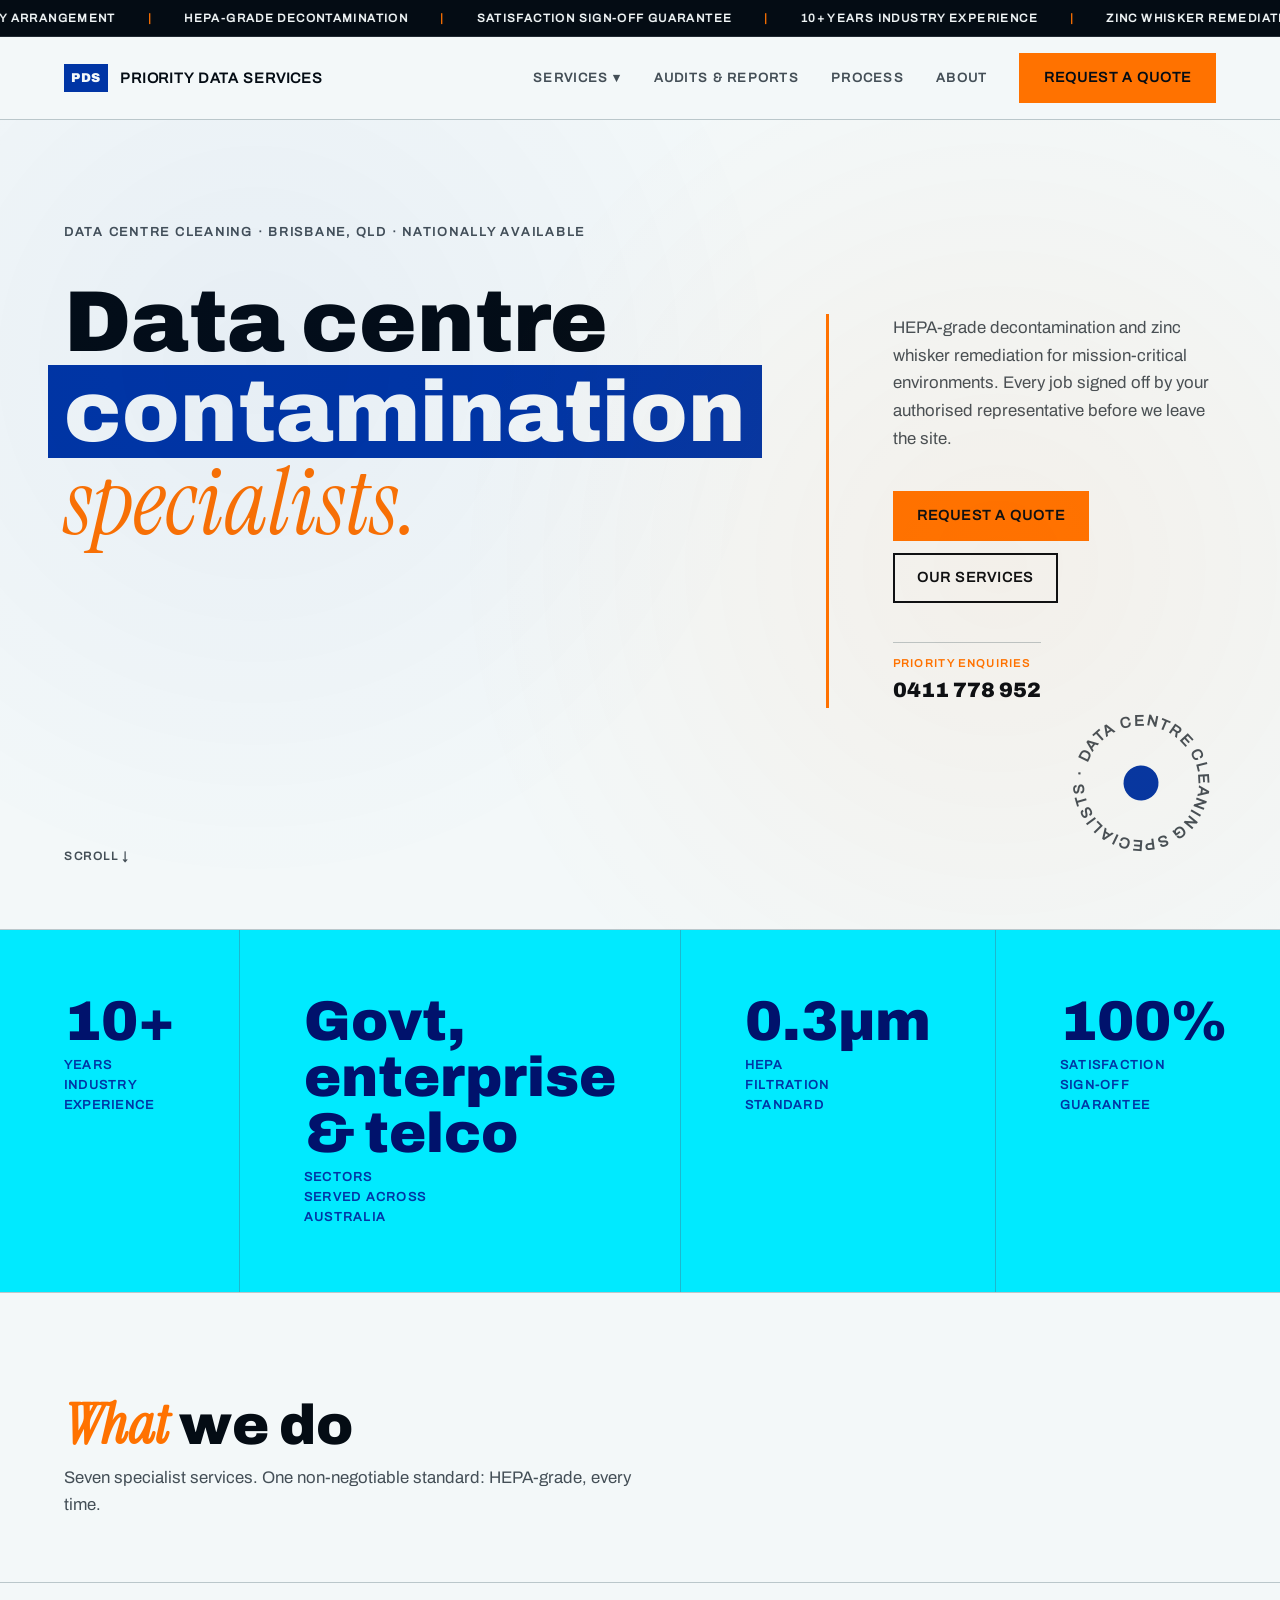
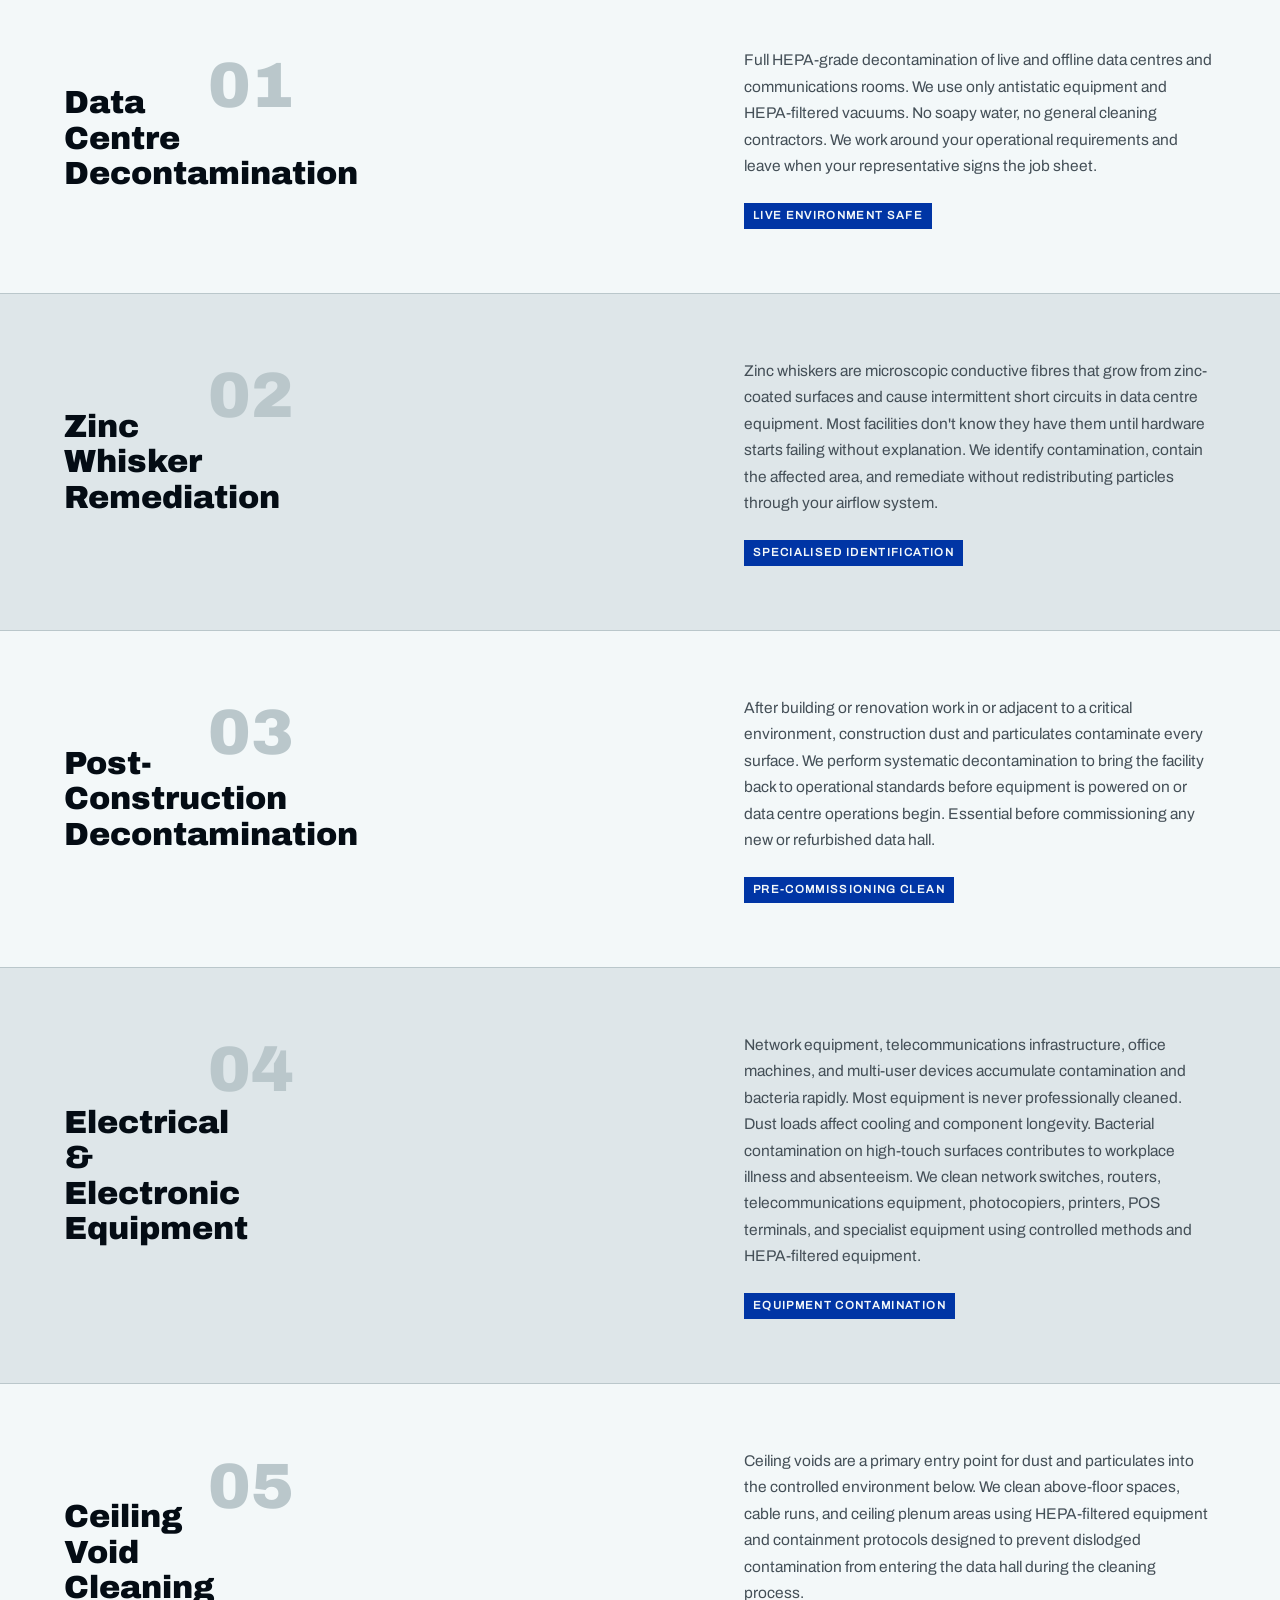
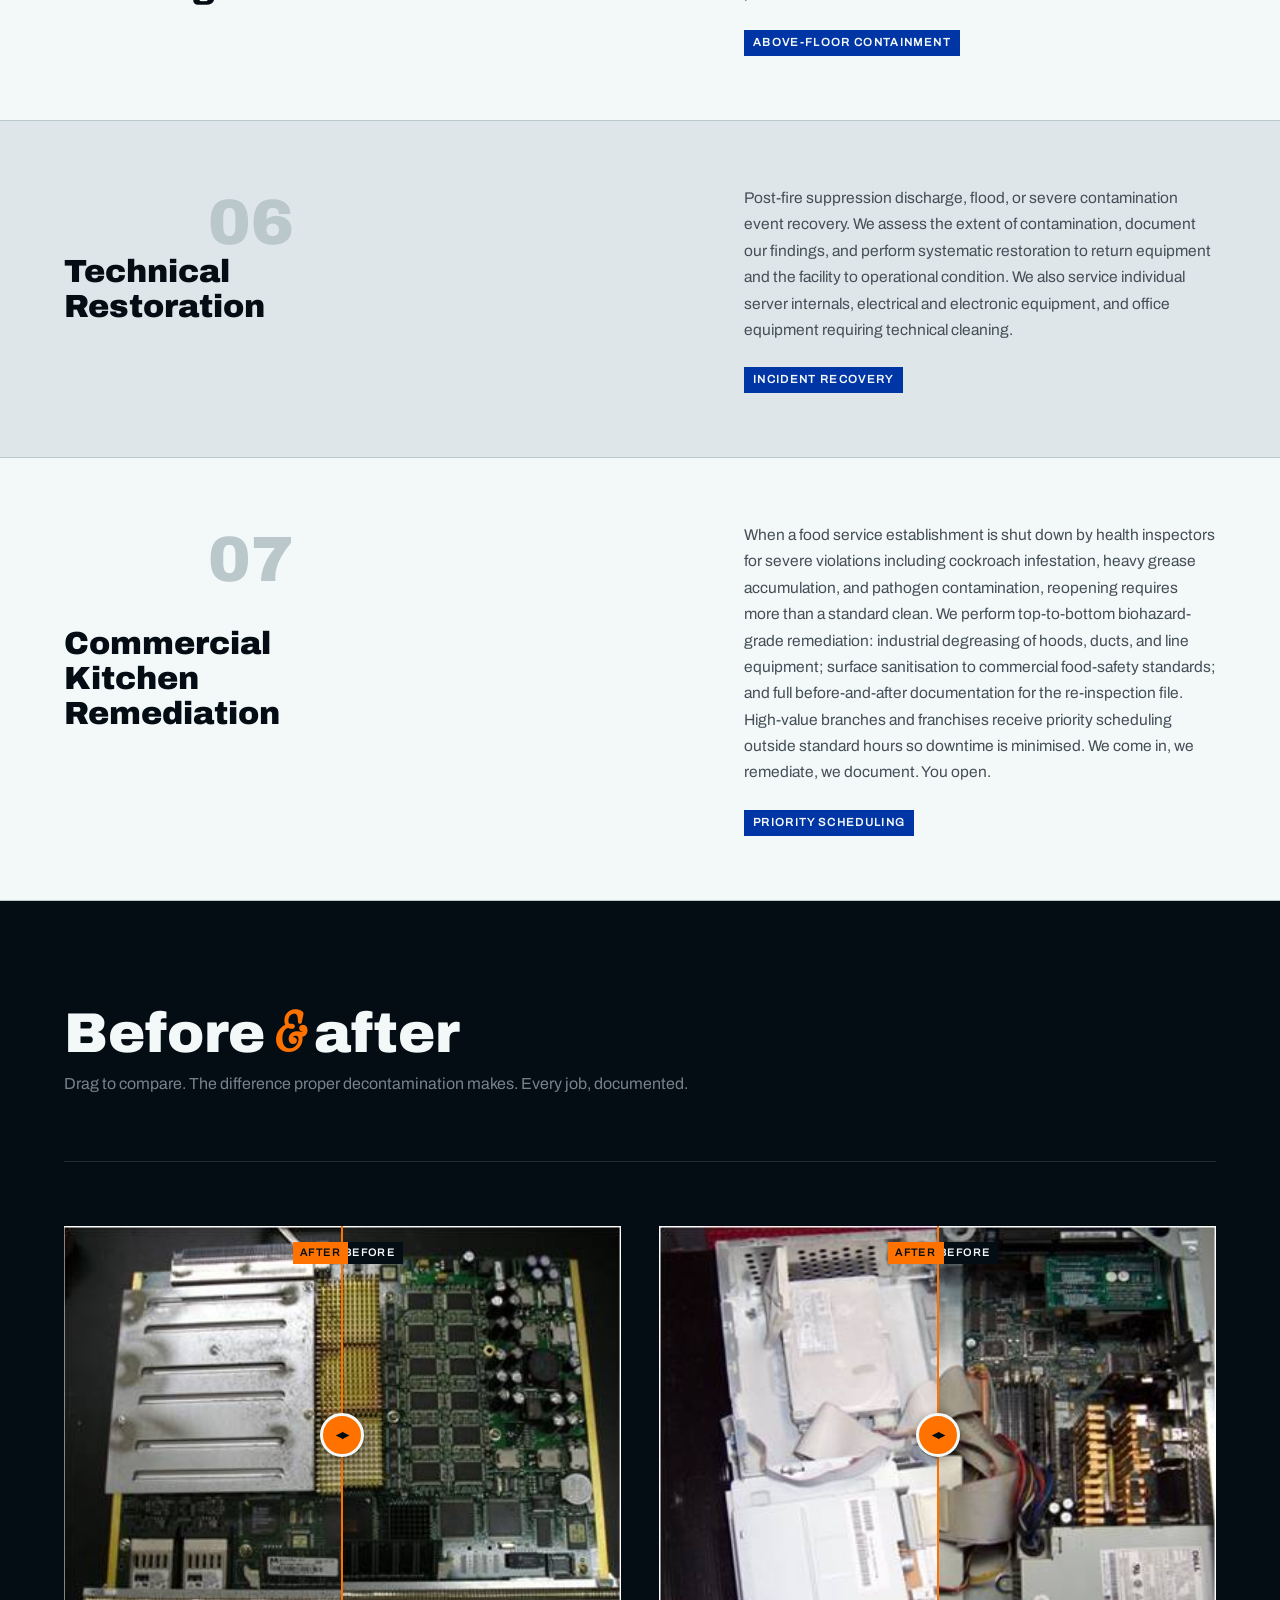
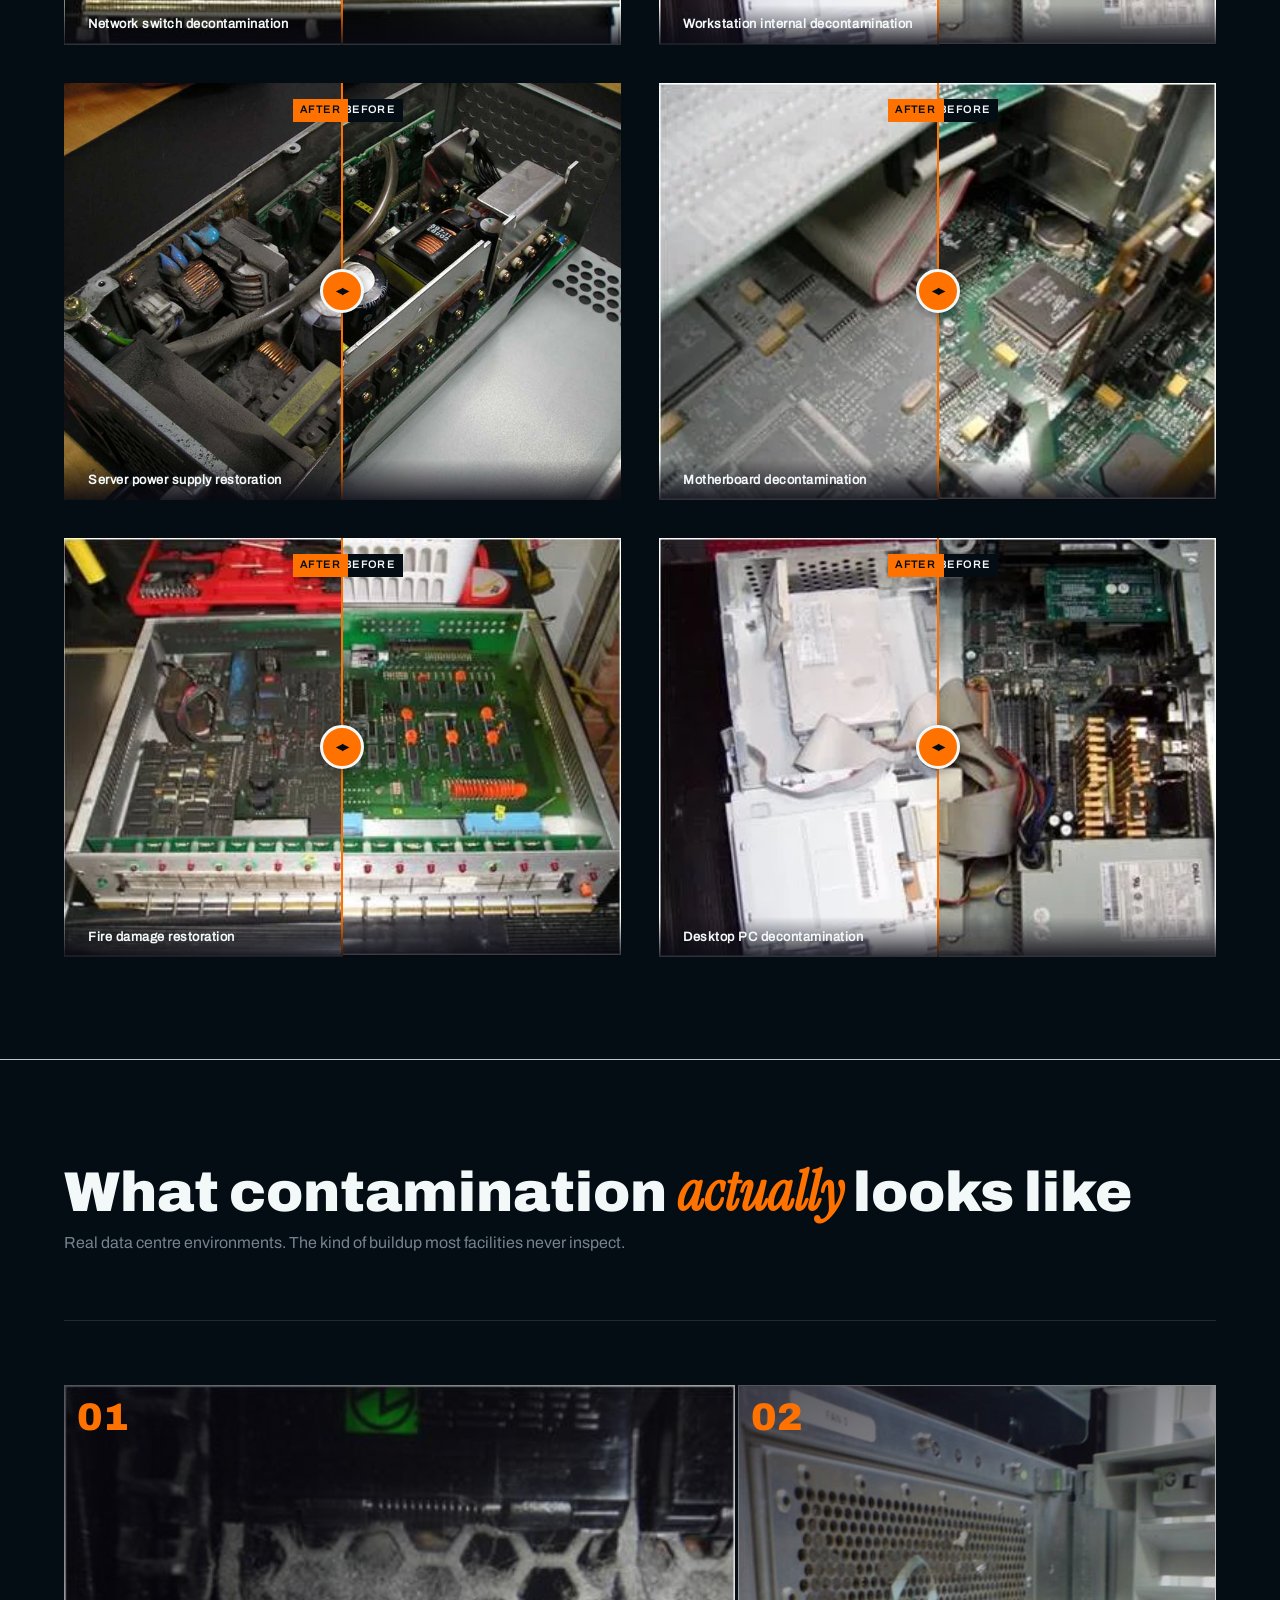
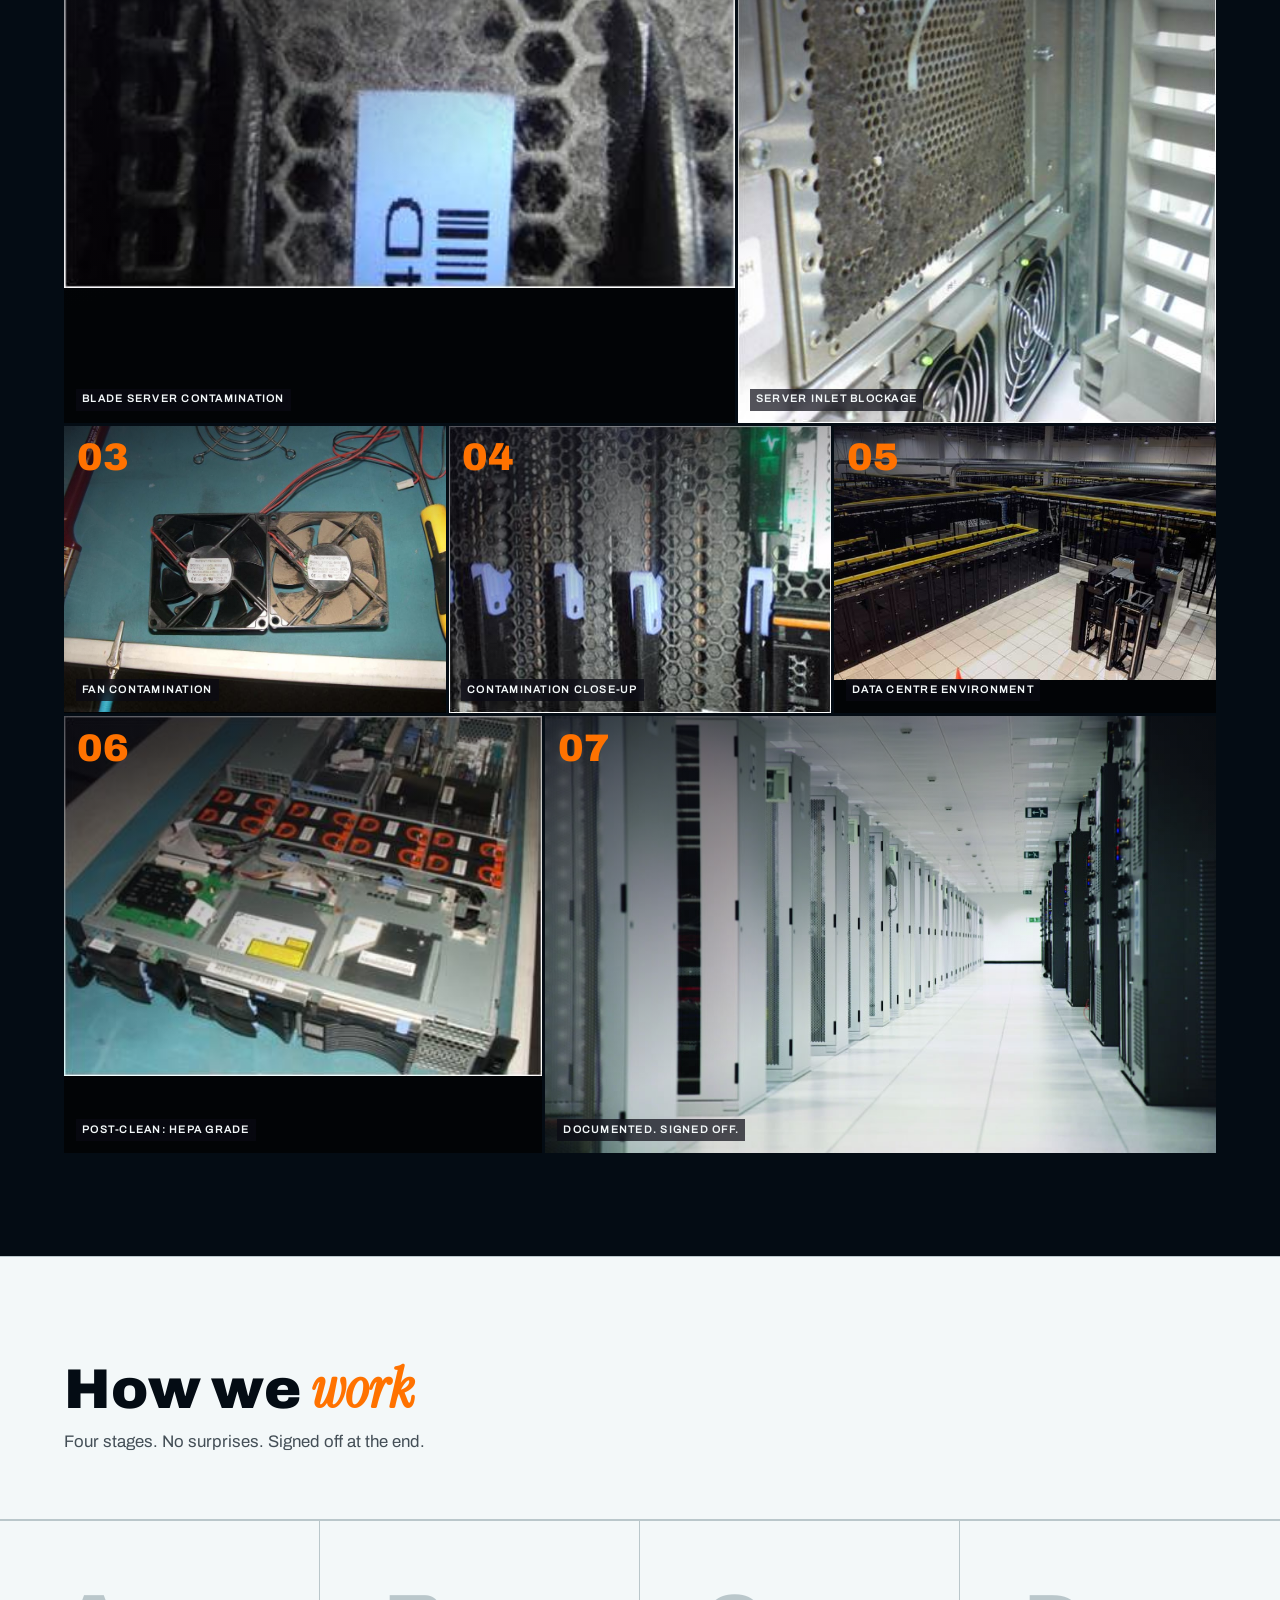
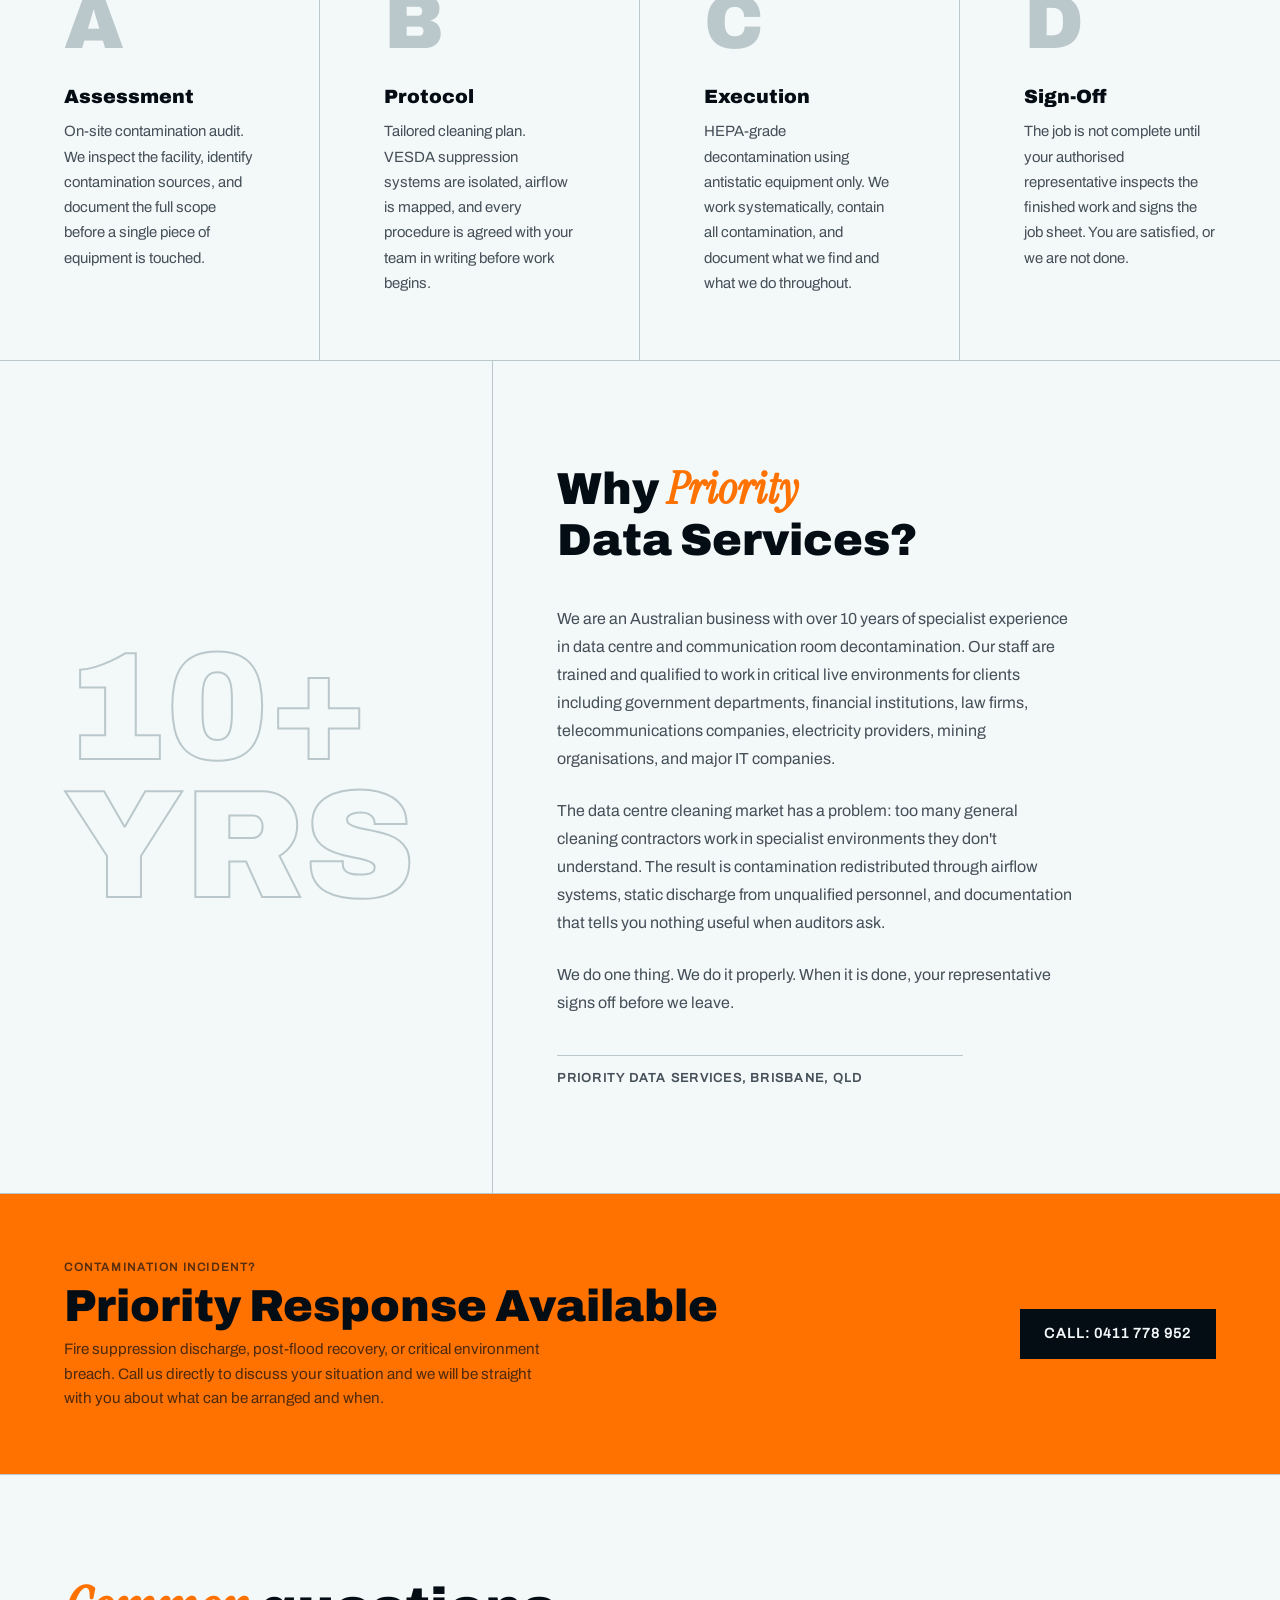
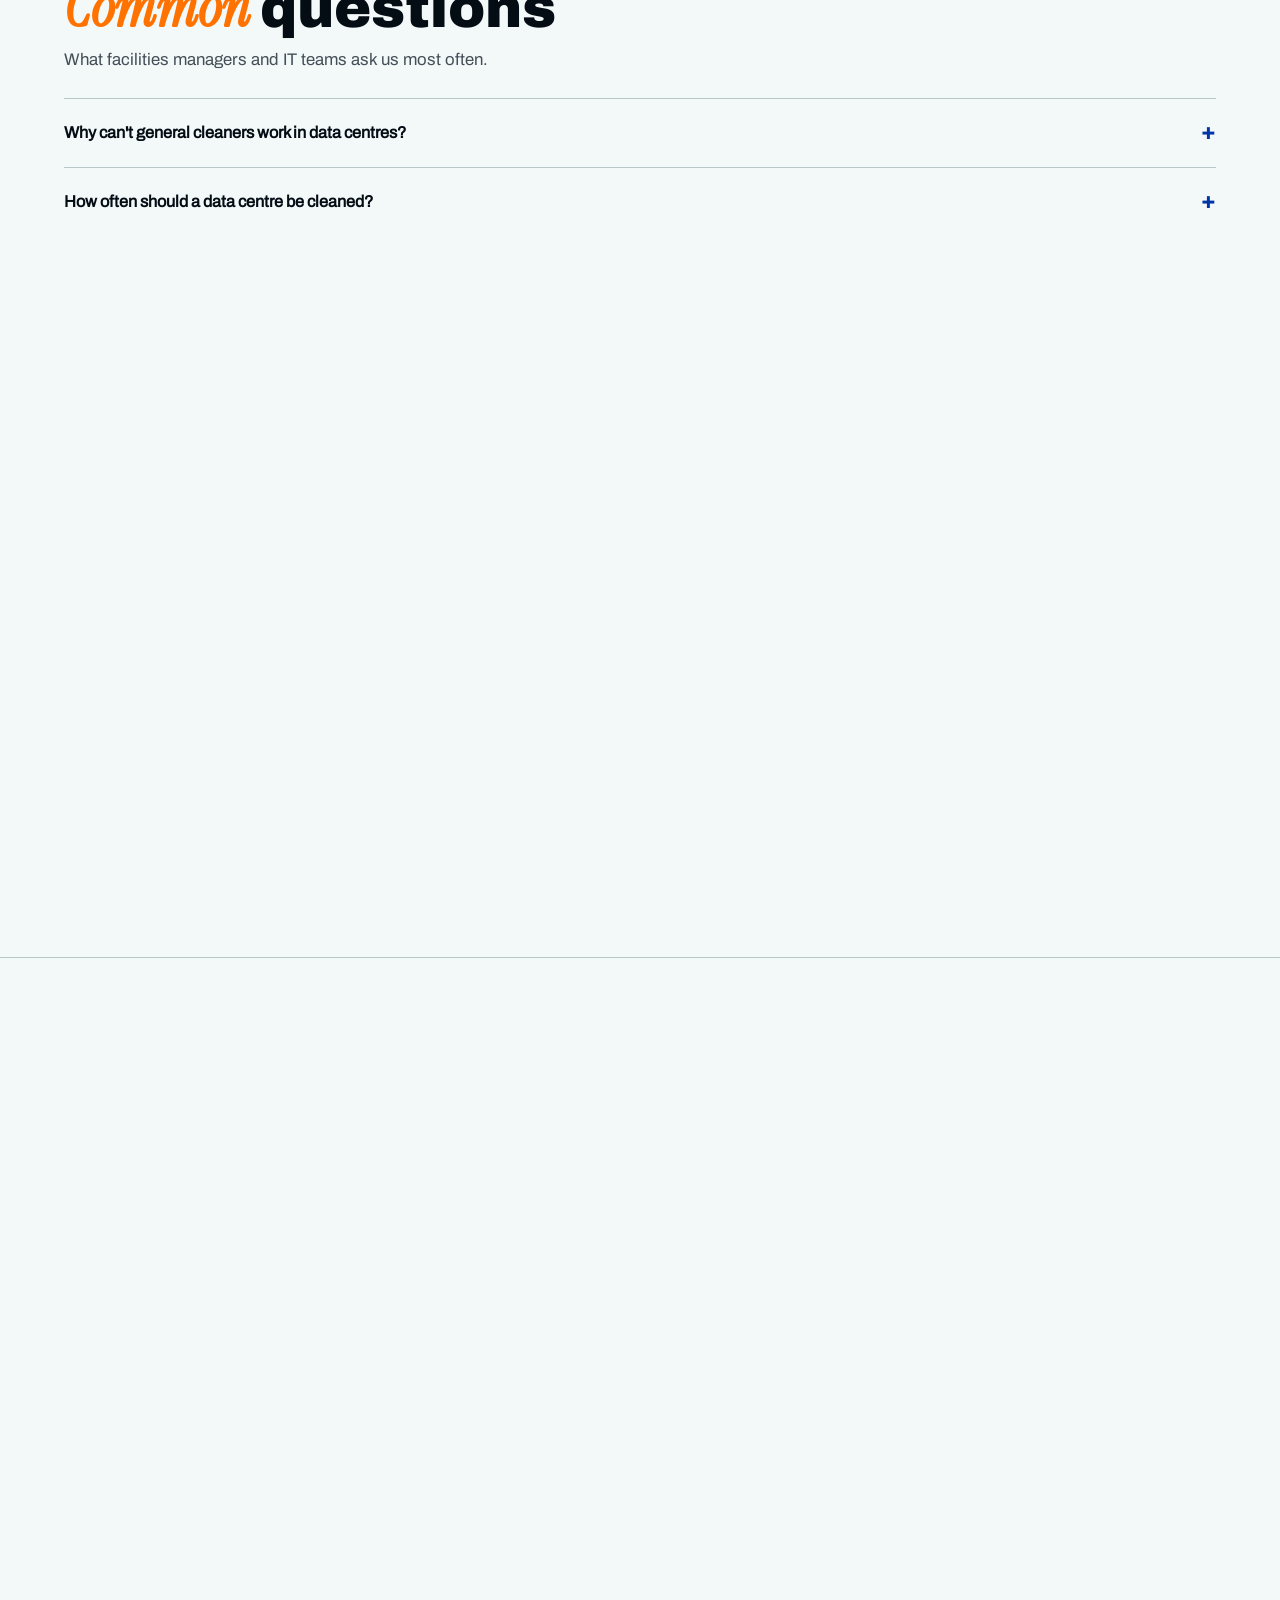
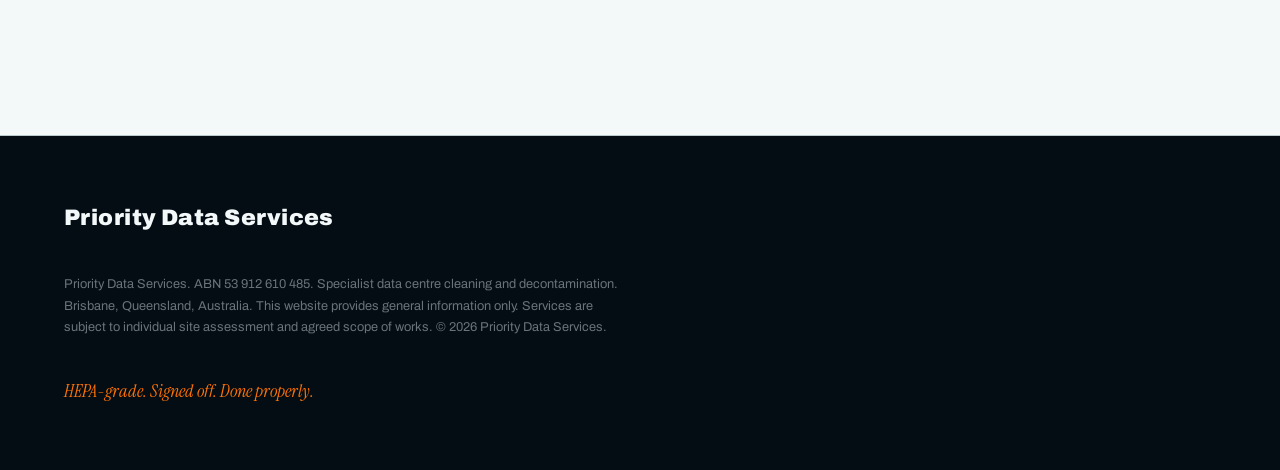
==== commit 382a9ee9: "Replace switch with dusty-pc before/after (switch already used)" ====
--- a/index.html
+++ b/index.html
@@ -301,15 +301,15 @@
       </div>
 
       <div class="compare" data-compare>
-        <img class="compare__img compare__img--after" src="images/priority-data-services-dusty-switch-after.webp" alt="Network switch after HEPA decontamination by Priority Data Services" loading="lazy">
-        <img class="compare__img compare__img--before" src="images/priority-data-services-dusty-switch-before.webp" alt="Dust-contaminated network switch before cleaning by Priority Data Services" loading="lazy">
+        <img class="compare__img compare__img--after" src="images/priority-data-services-dusty-pc-after.webp" alt="Desktop PC after HEPA decontamination by Priority Data Services" loading="lazy">
+        <img class="compare__img compare__img--before" src="images/priority-data-services-dusty-pc-before.webp" alt="Dust-contaminated desktop PC before cleaning by Priority Data Services" loading="lazy">
         <div class="compare__handle" aria-hidden="true">
           <div class="compare__line"></div>
           <div class="compare__grip"></div>
           <span class="compare__label compare__label--before">Before</span>
           <span class="compare__label compare__label--after">After</span>
         </div>
-        <p class="compare__caption">Switch decontamination</p>
+        <p class="compare__caption">Desktop PC decontamination</p>
       </div>
     </div>
   </section>
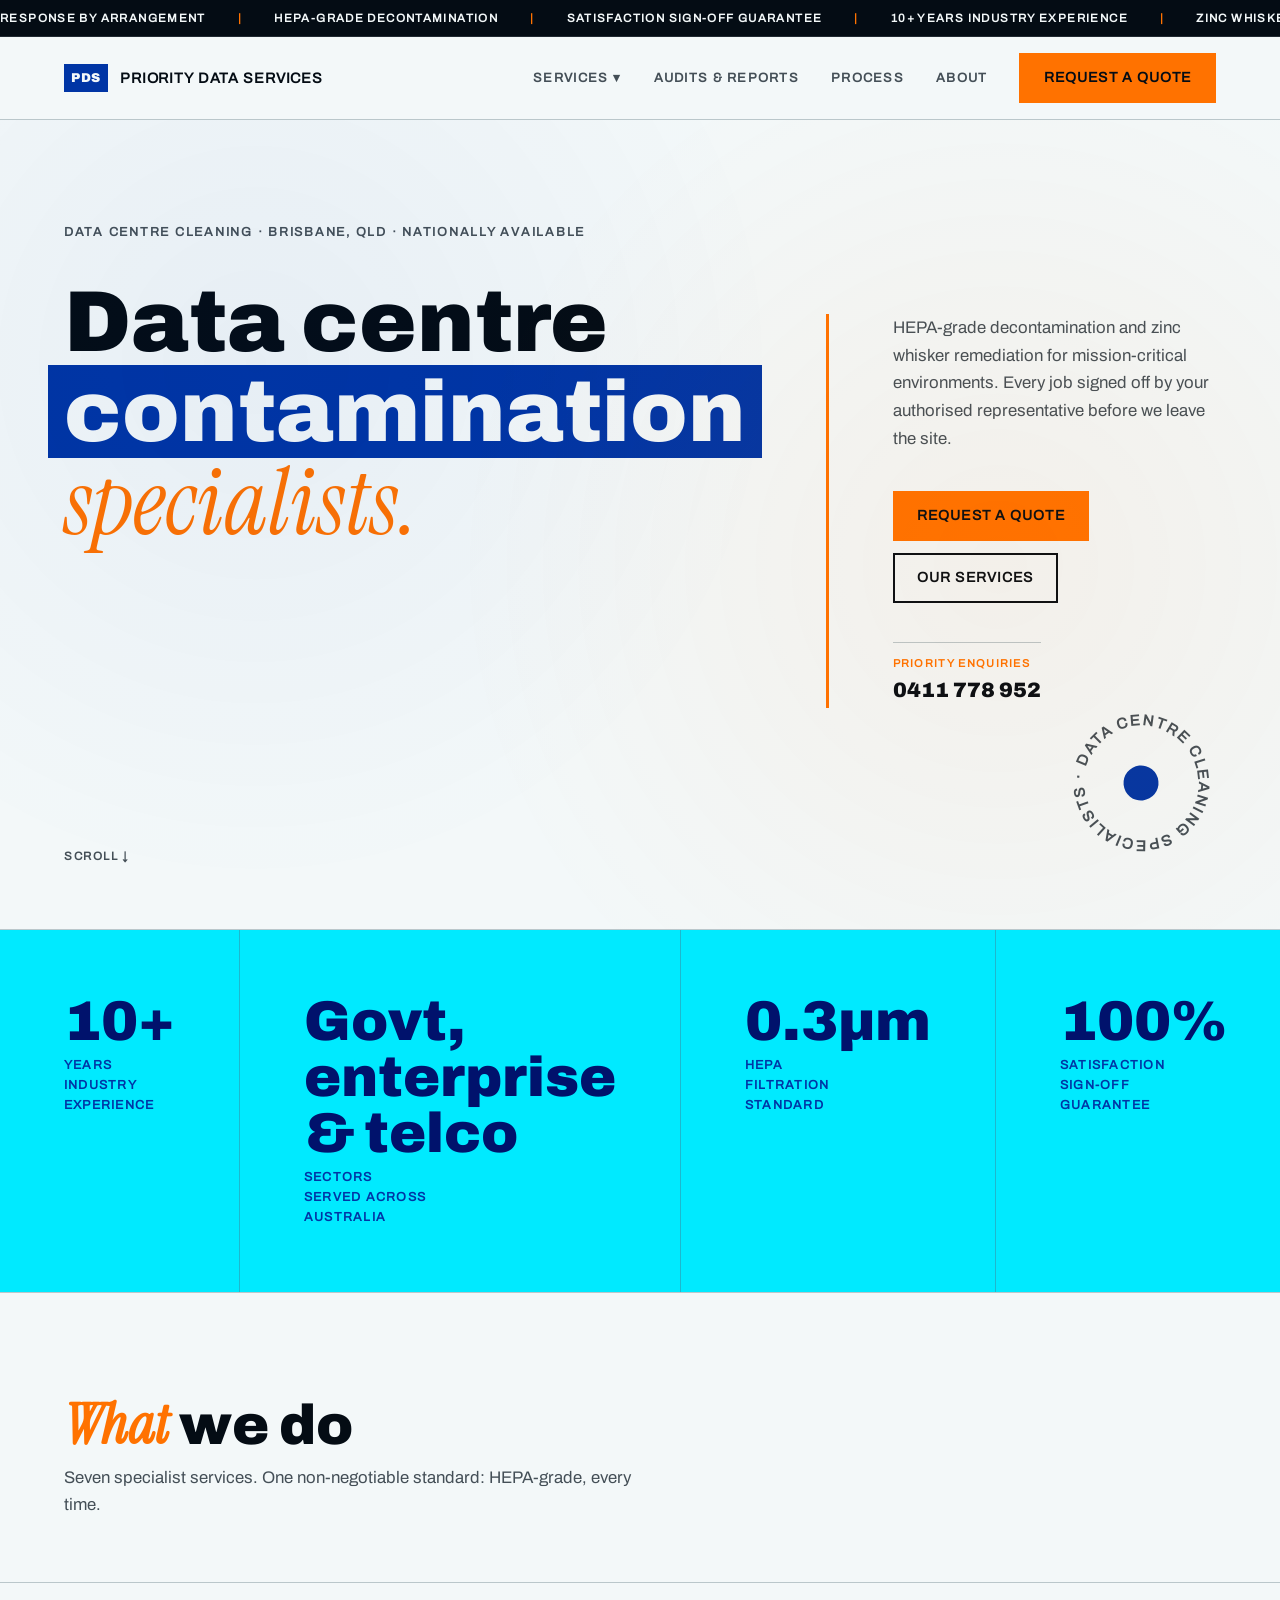
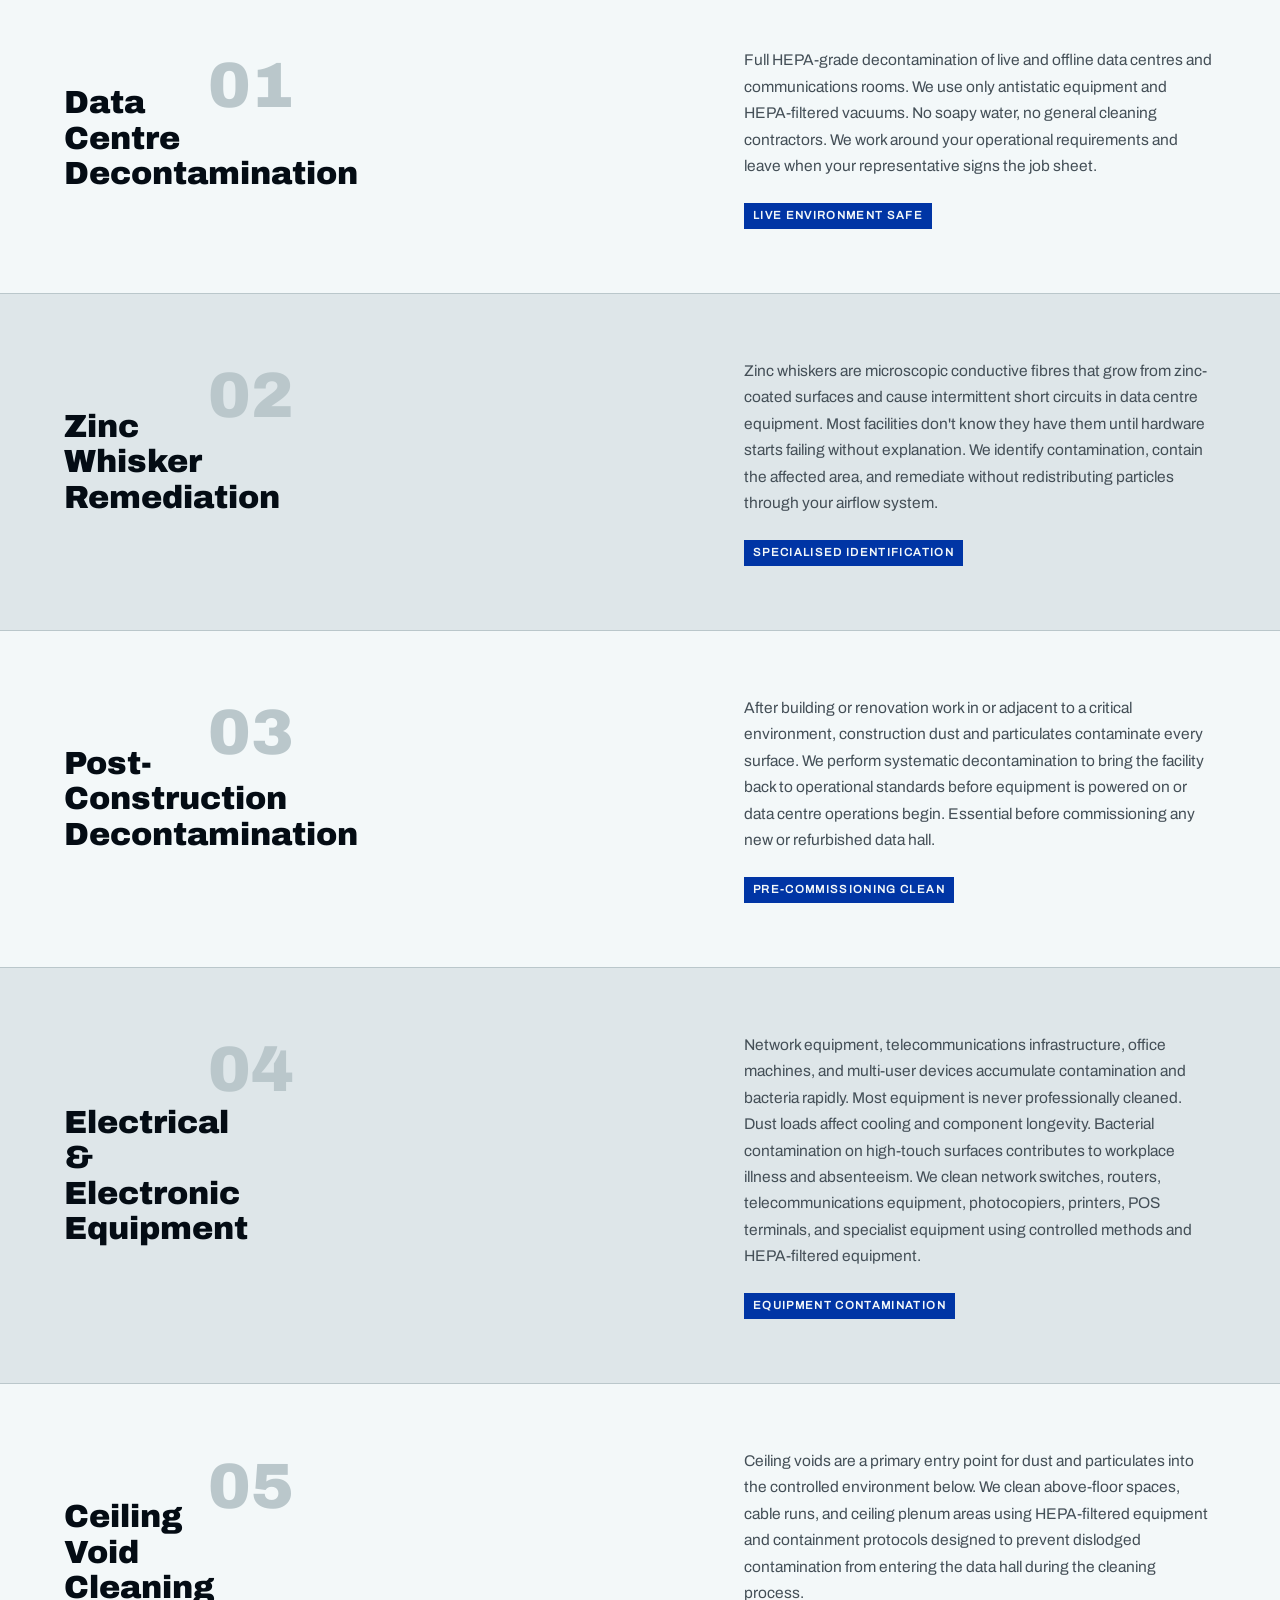
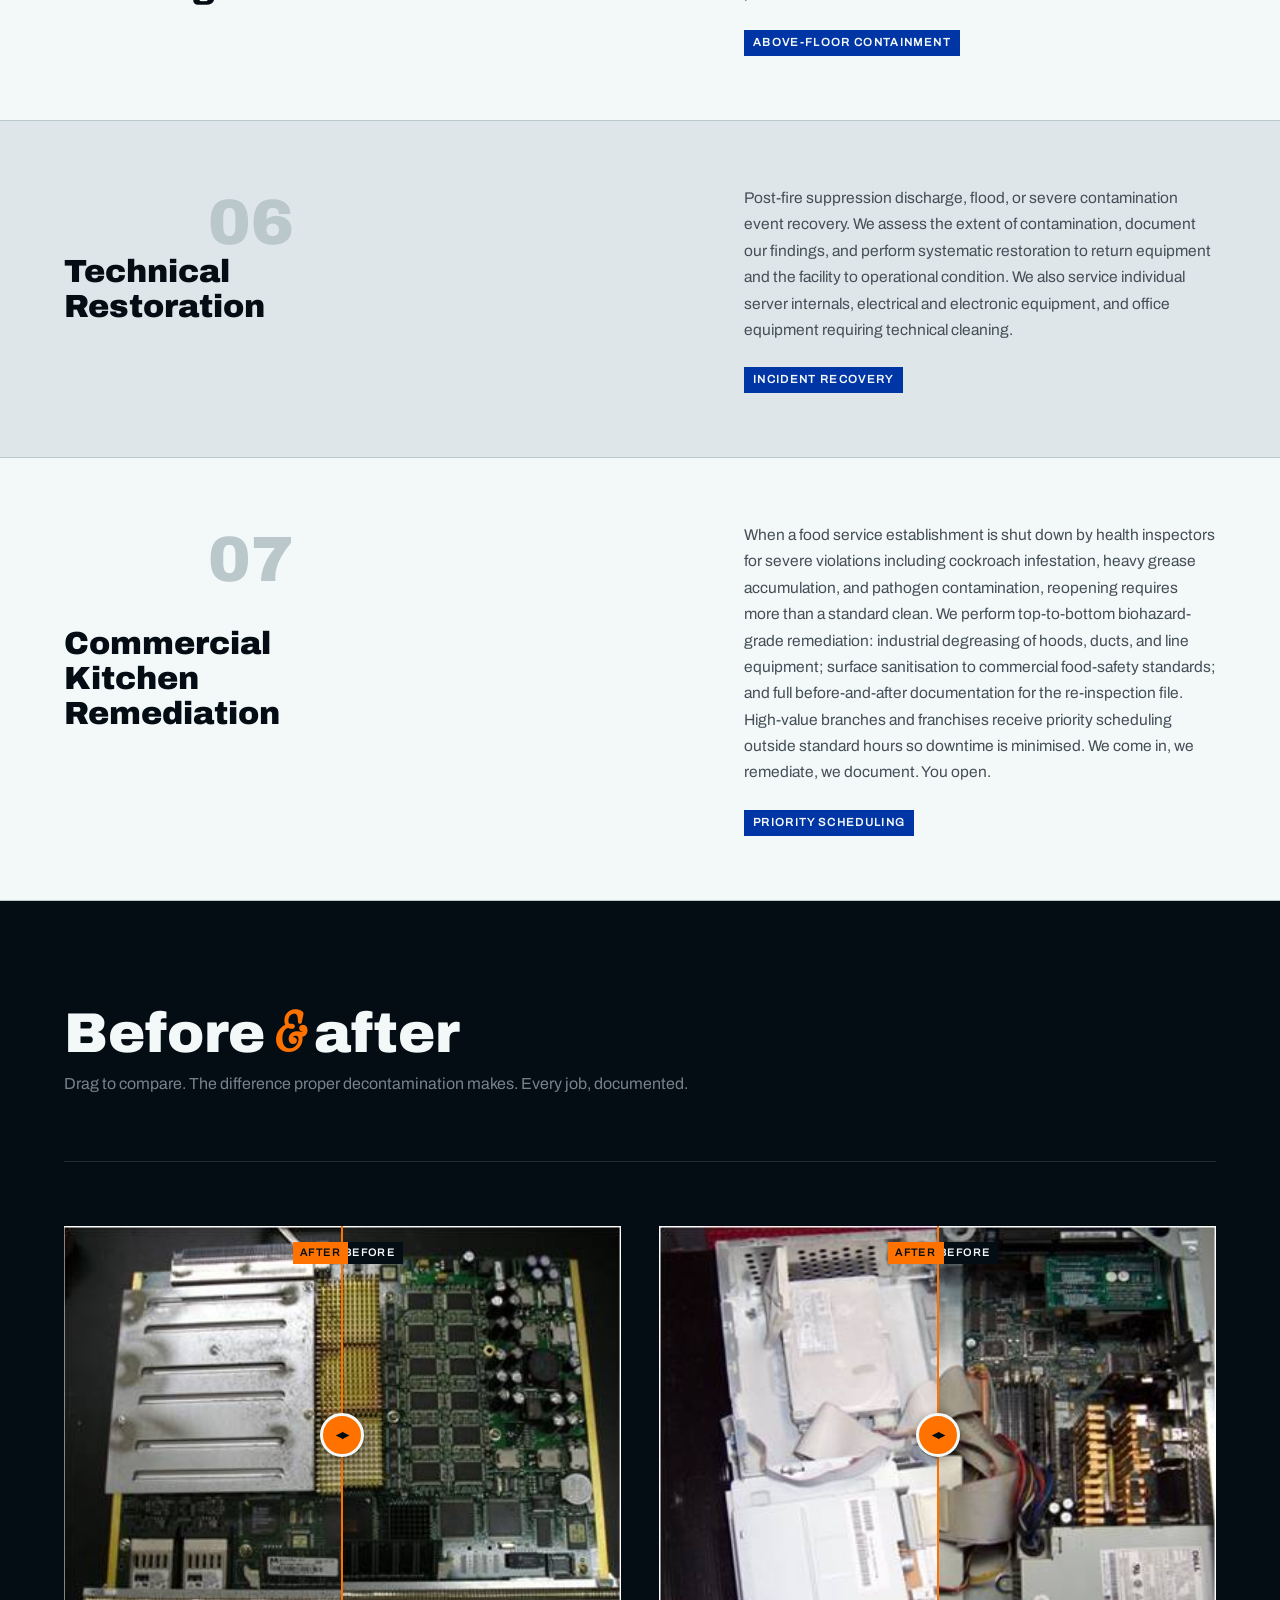
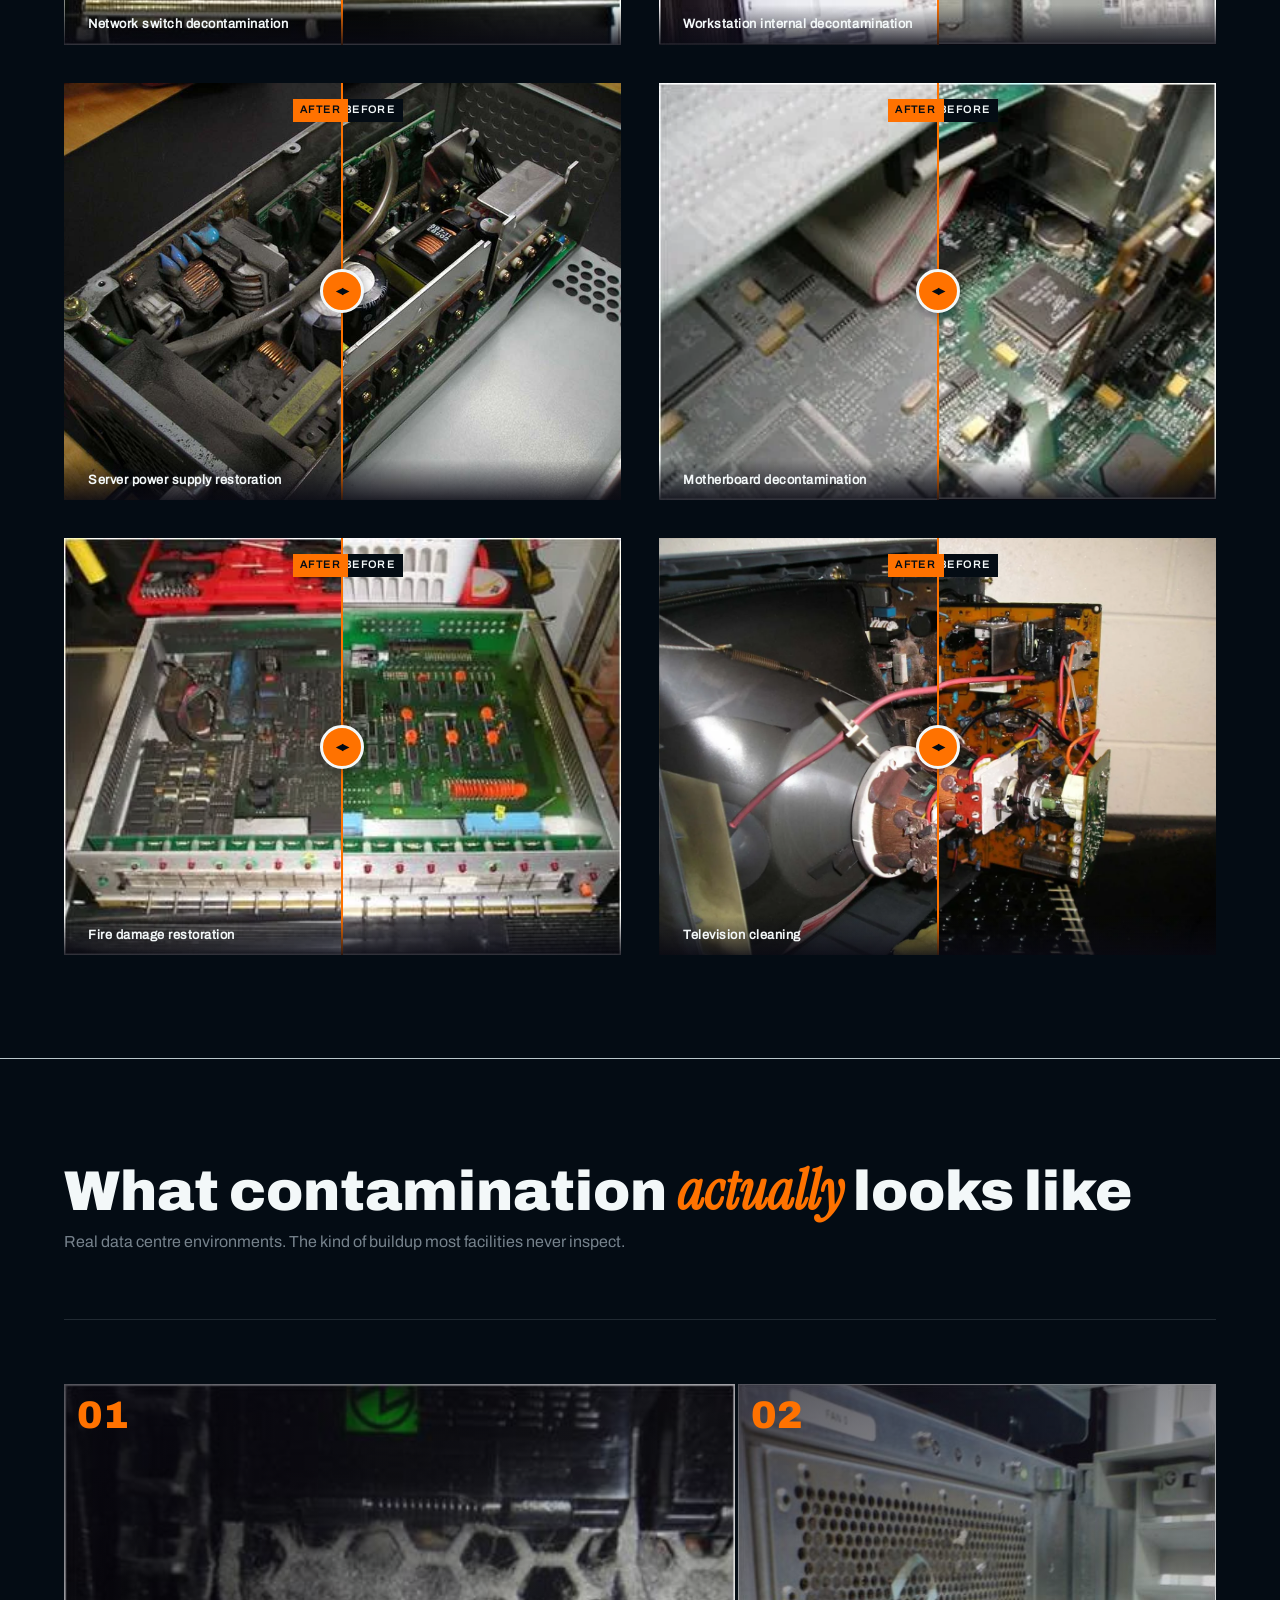
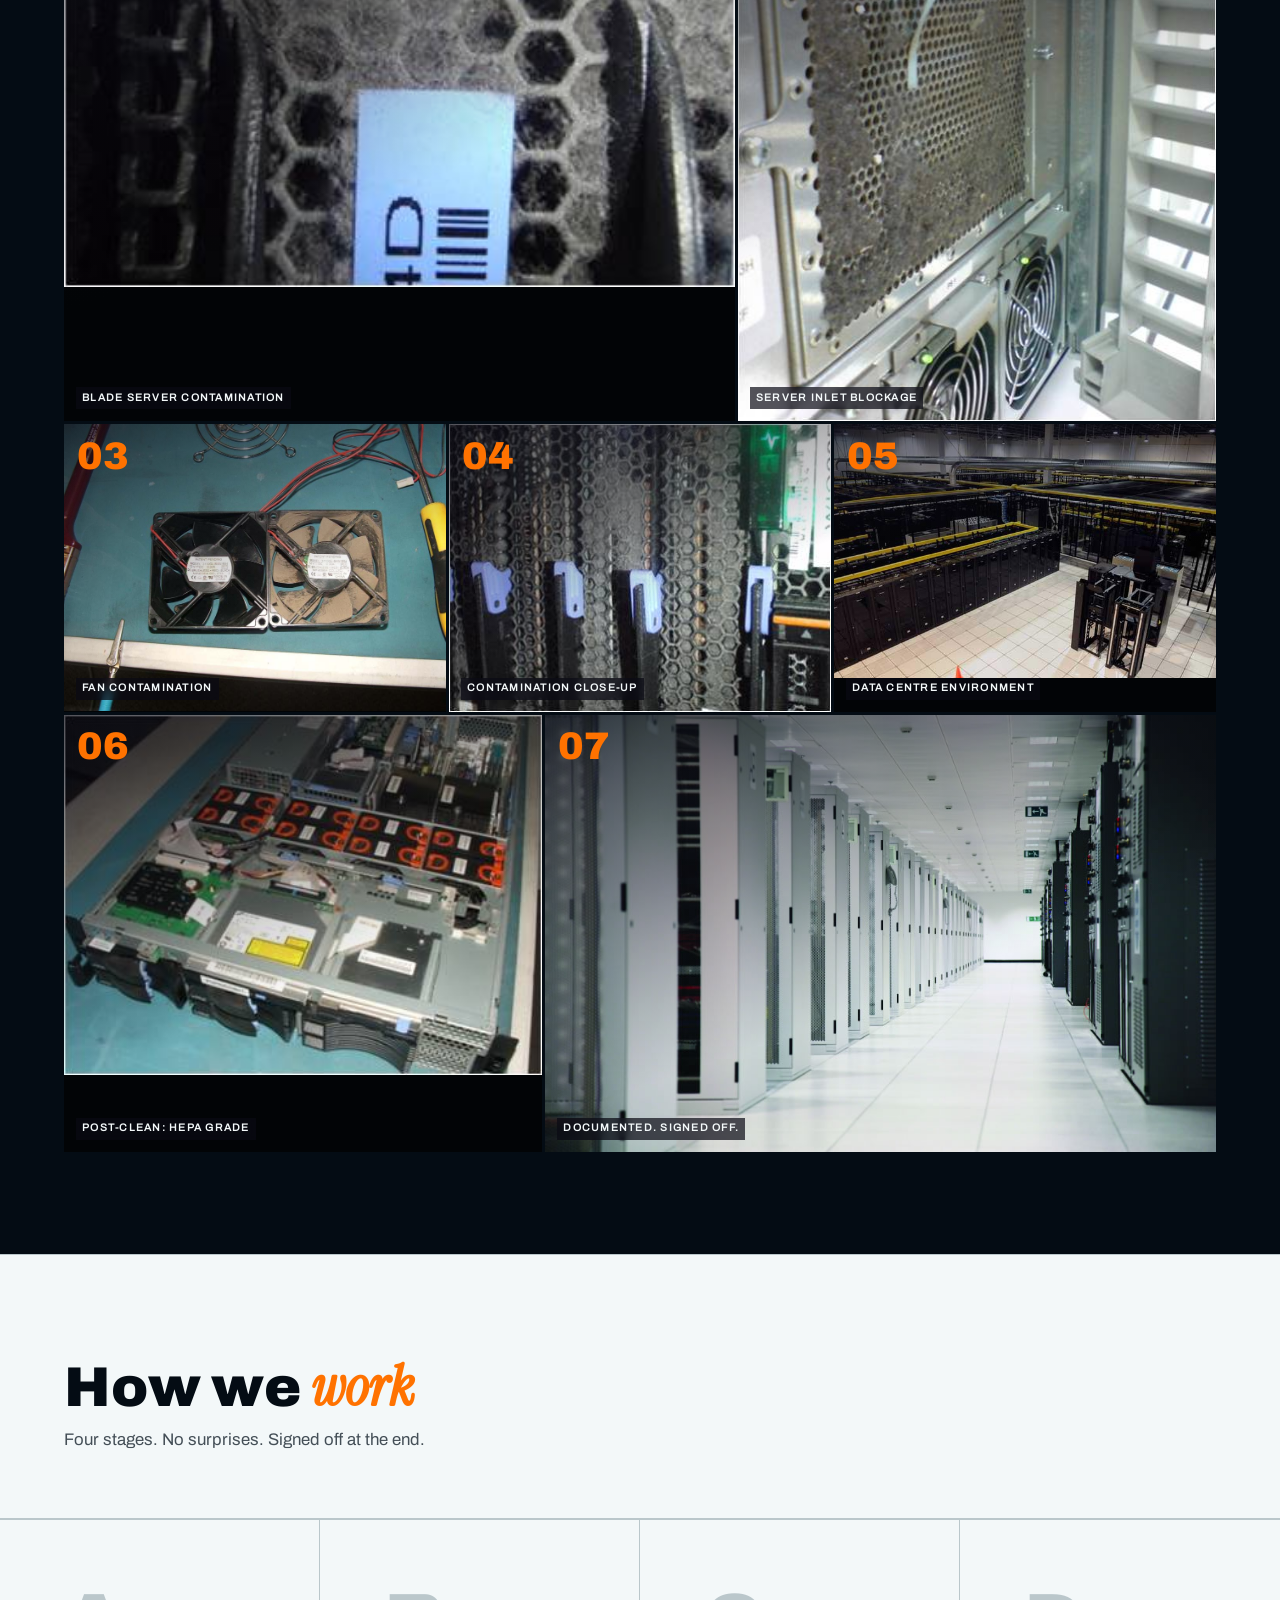
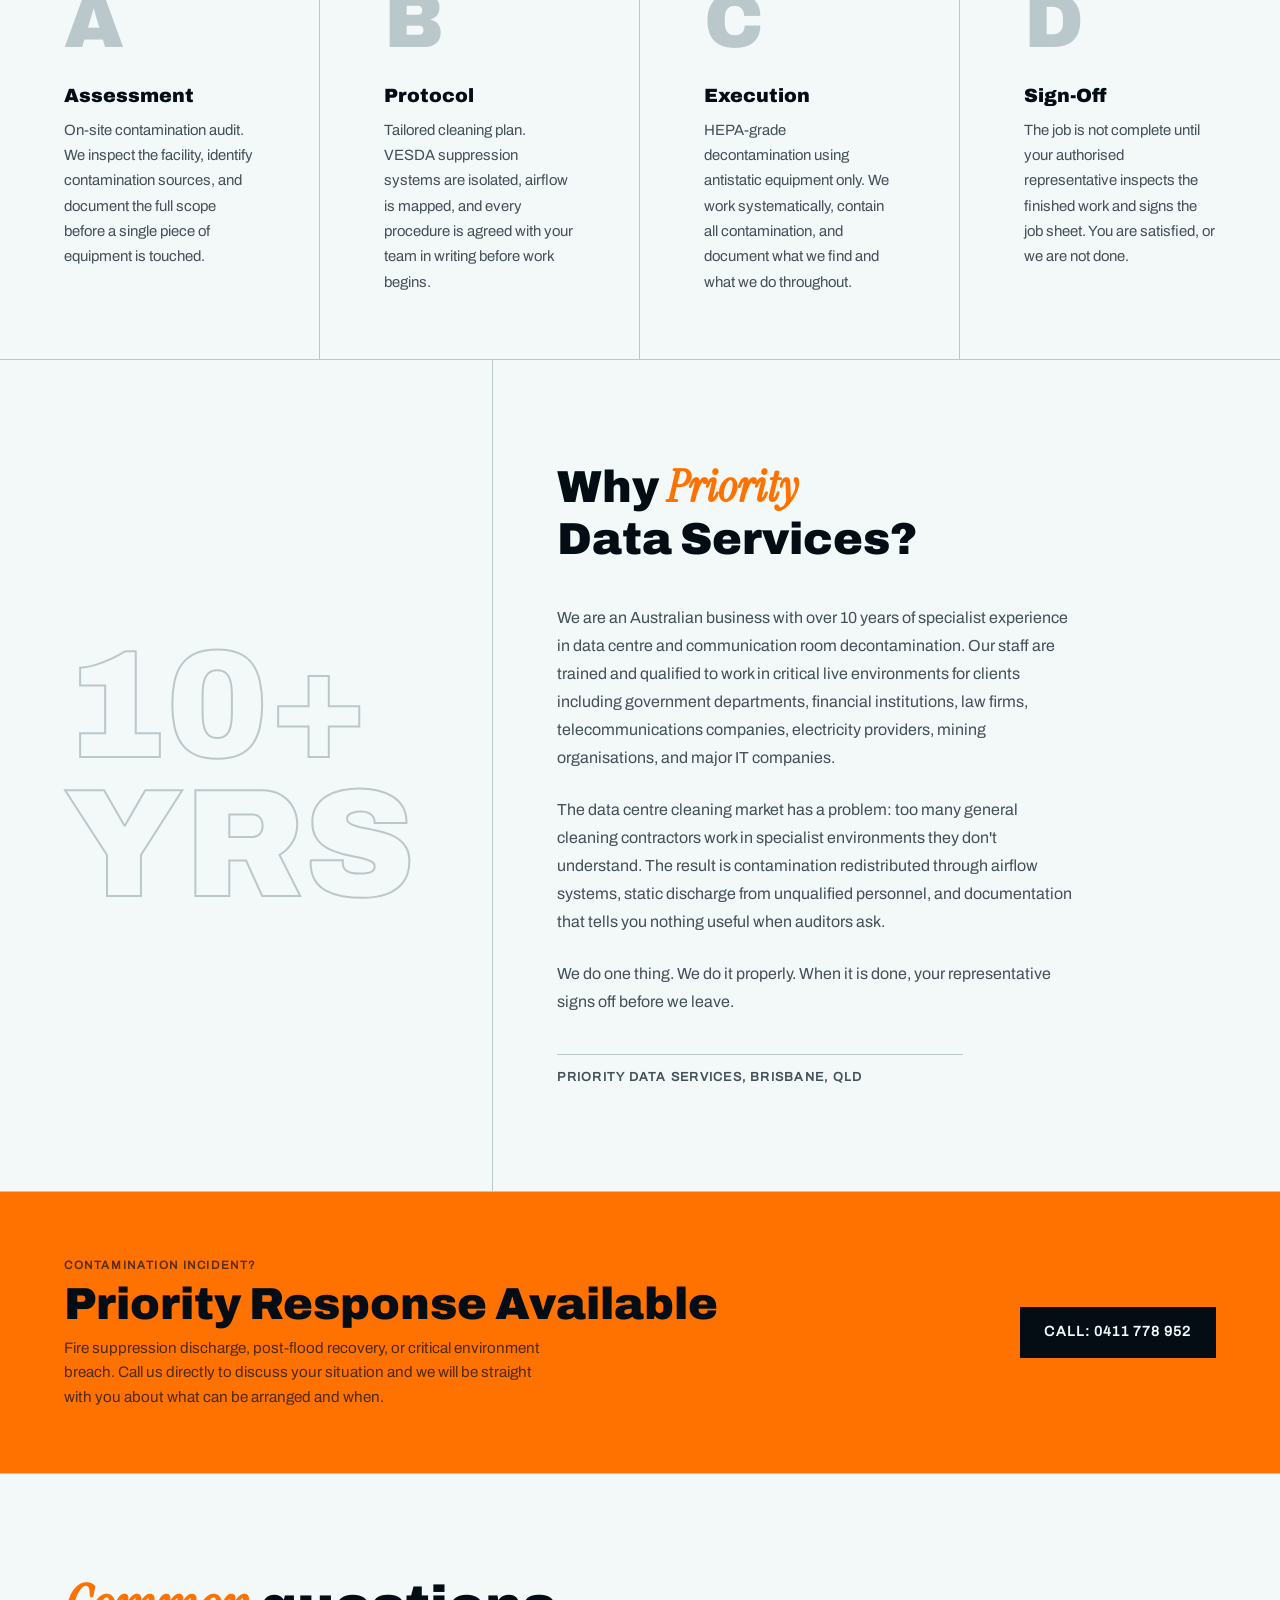
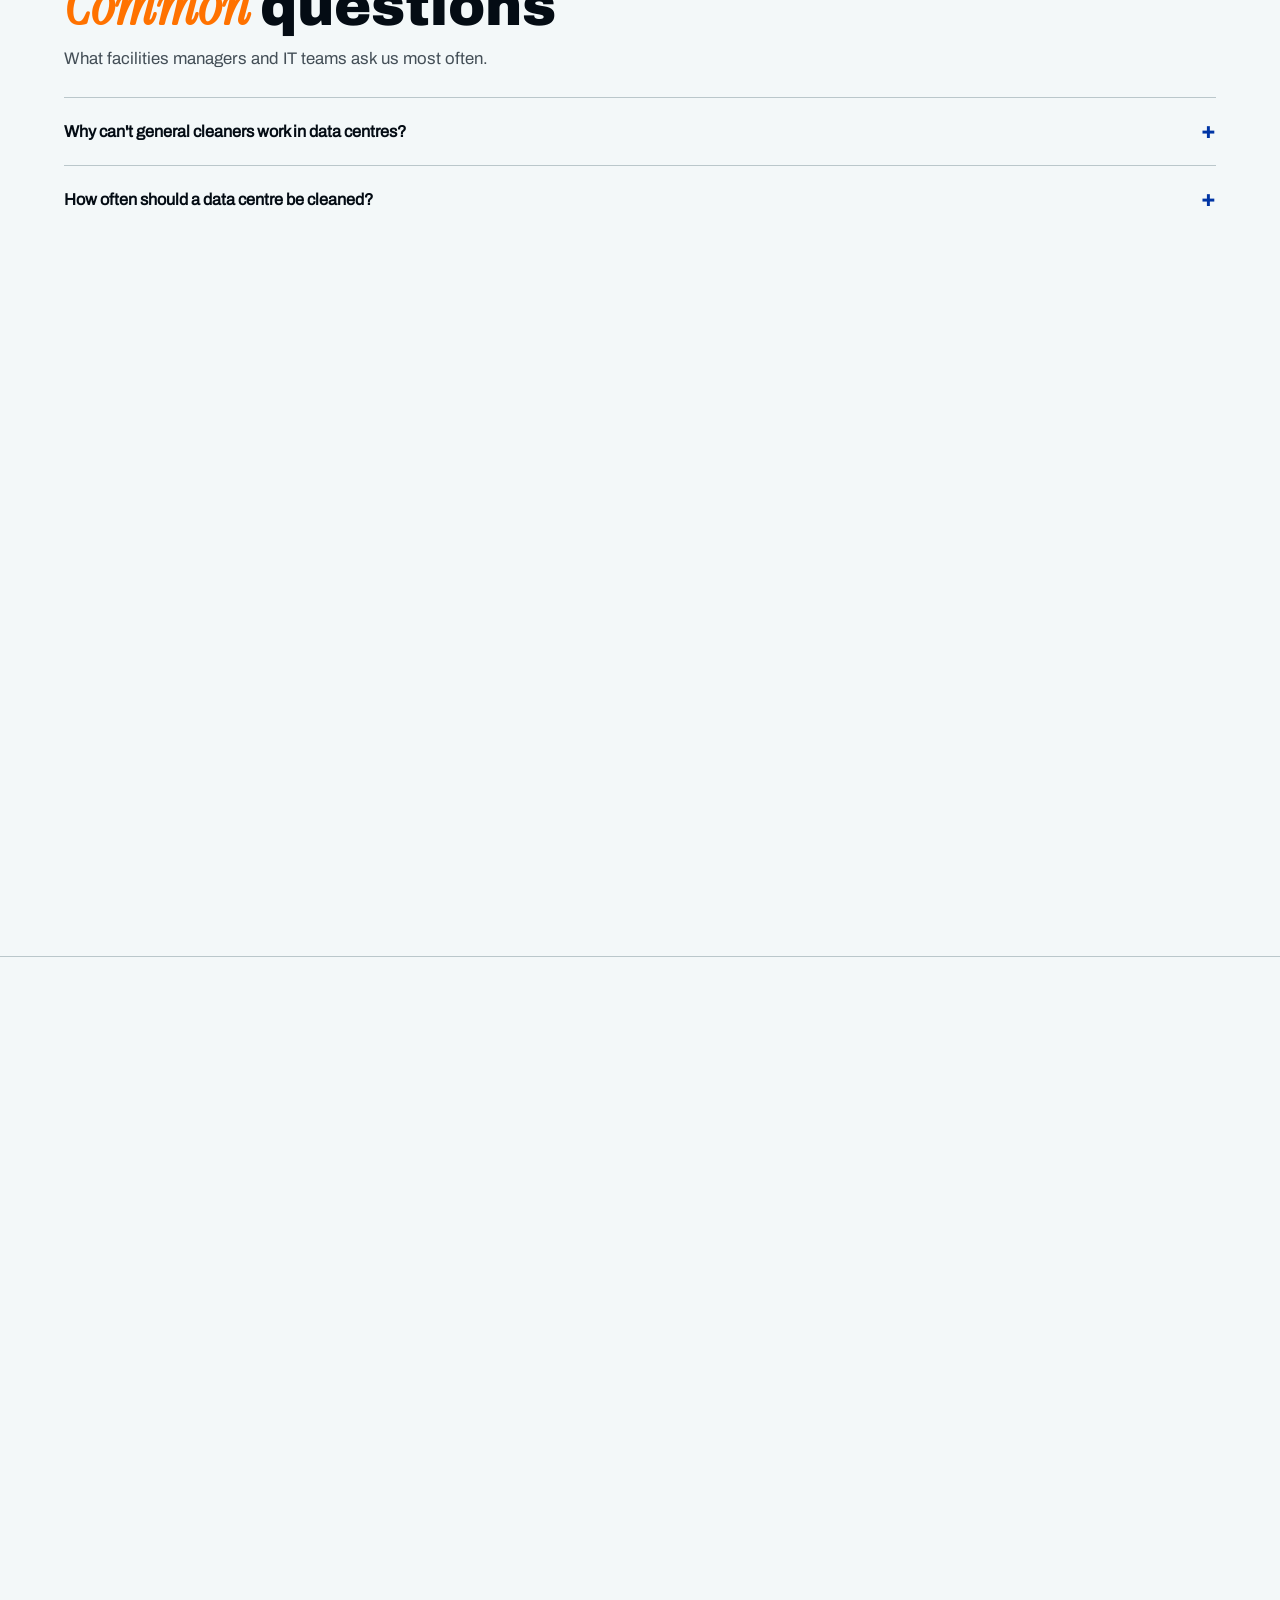
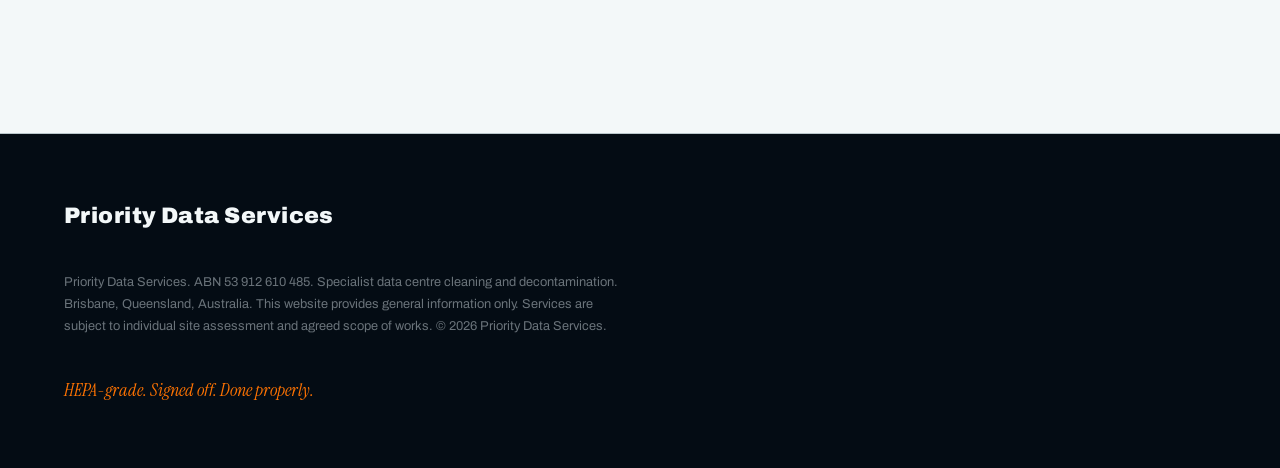
==== commit 595bb93f: "Replace dusty-pc with tv before/after (unique subject)" ====
--- a/index.html
+++ b/index.html
@@ -301,15 +301,15 @@
       </div>
 
       <div class="compare" data-compare>
-        <img class="compare__img compare__img--after" src="images/priority-data-services-dusty-pc-after.webp" alt="Desktop PC after HEPA decontamination by Priority Data Services" loading="lazy">
-        <img class="compare__img compare__img--before" src="images/priority-data-services-dusty-pc-before.webp" alt="Dust-contaminated desktop PC before cleaning by Priority Data Services" loading="lazy">
+        <img class="compare__img compare__img--after" src="images/priority-data-services-tv-after-cleaning.webp" alt="Television after specialist cleaning by Priority Data Services" loading="lazy">
+        <img class="compare__img compare__img--before" src="images/priority-data-services-tv-before-cleaning.webp" alt="Dust-contaminated television before cleaning by Priority Data Services" loading="lazy">
         <div class="compare__handle" aria-hidden="true">
           <div class="compare__line"></div>
           <div class="compare__grip"></div>
           <span class="compare__label compare__label--before">Before</span>
           <span class="compare__label compare__label--after">After</span>
         </div>
-        <p class="compare__caption">Desktop PC decontamination</p>
+        <p class="compare__caption">Television cleaning</p>
       </div>
     </div>
   </section>
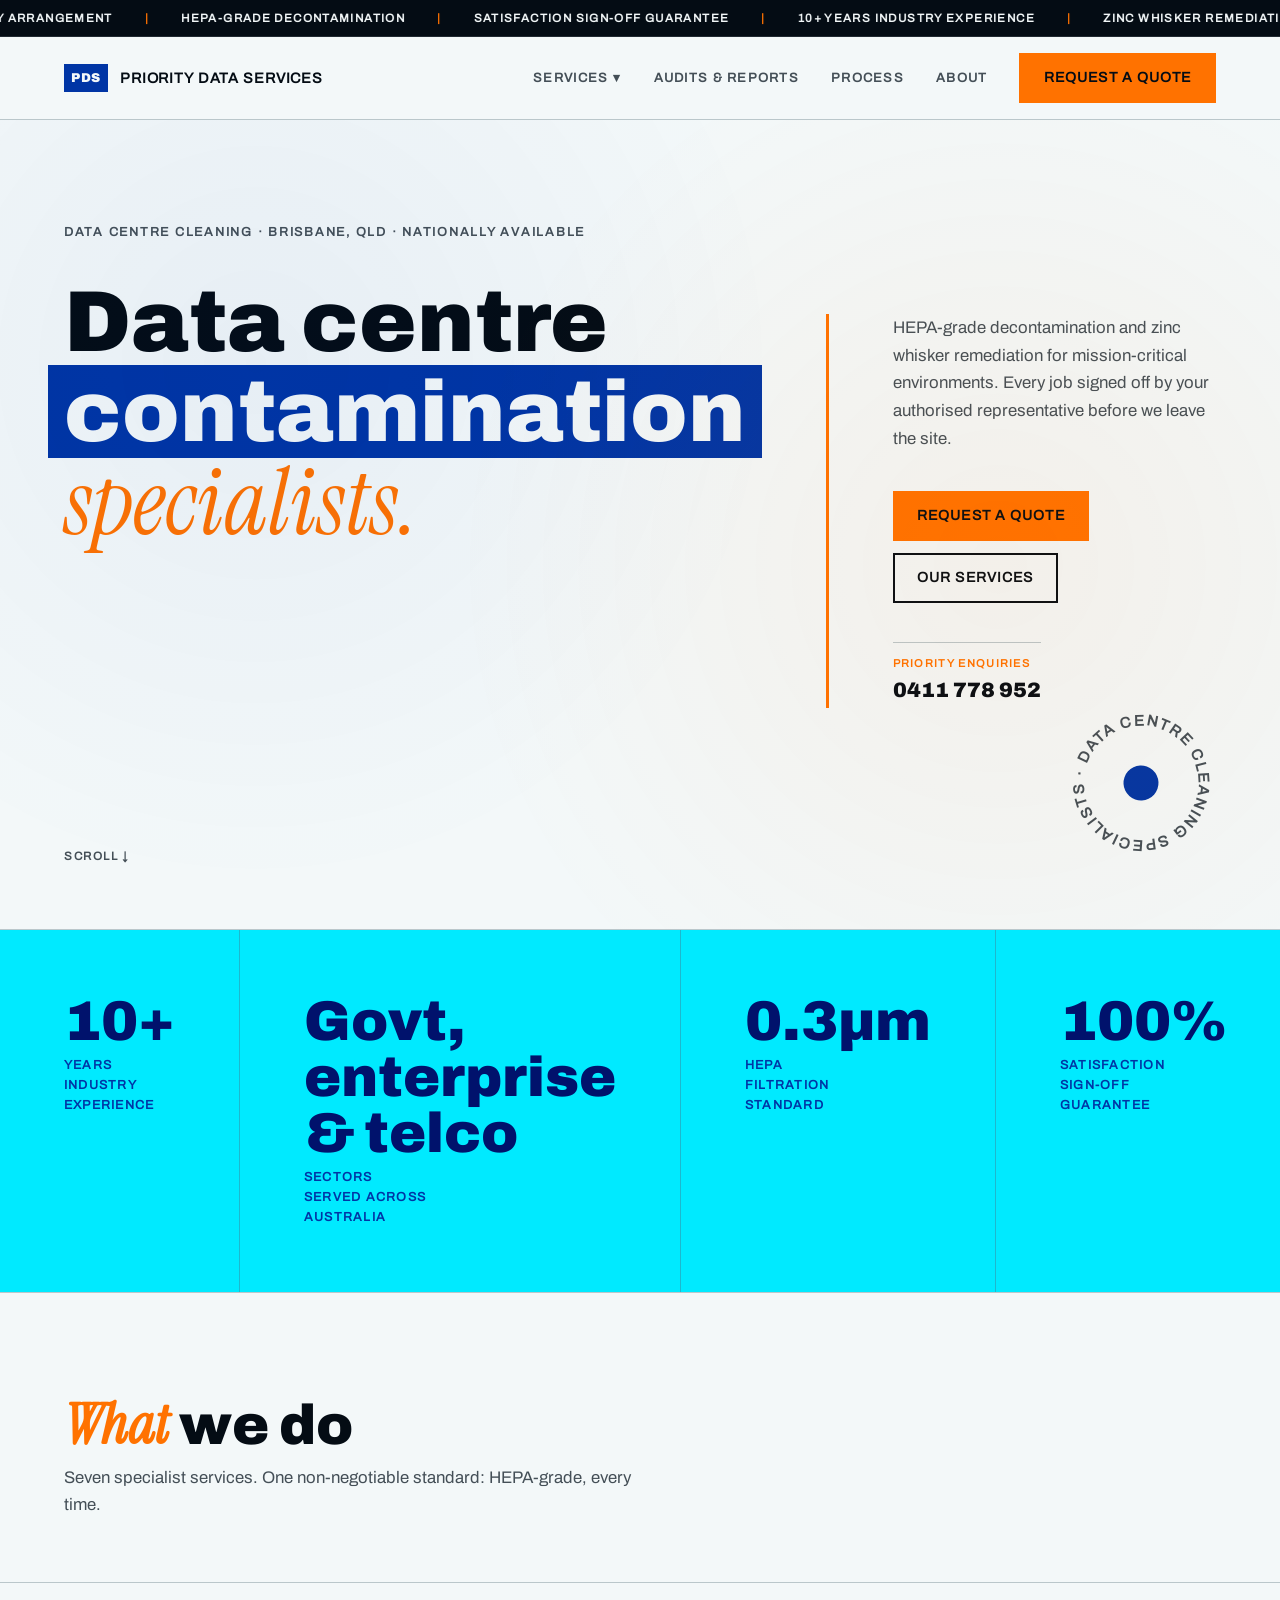
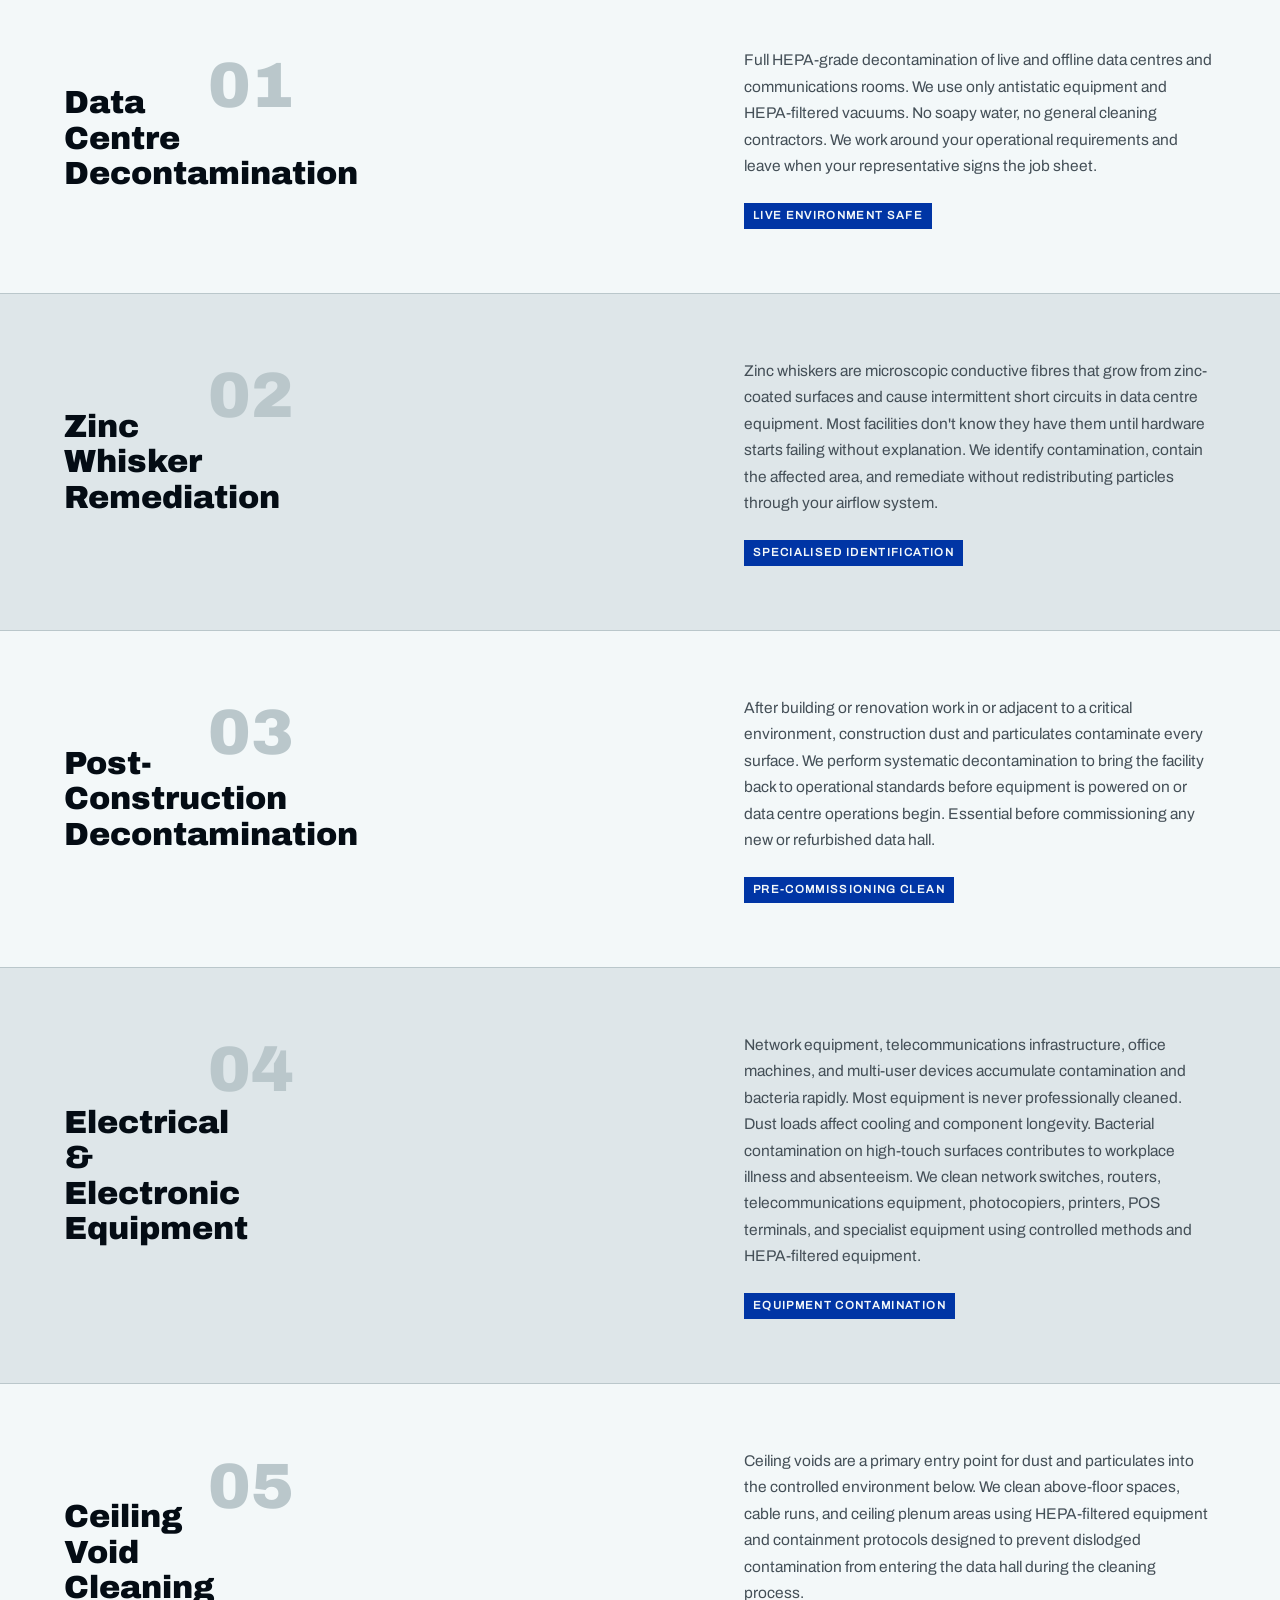
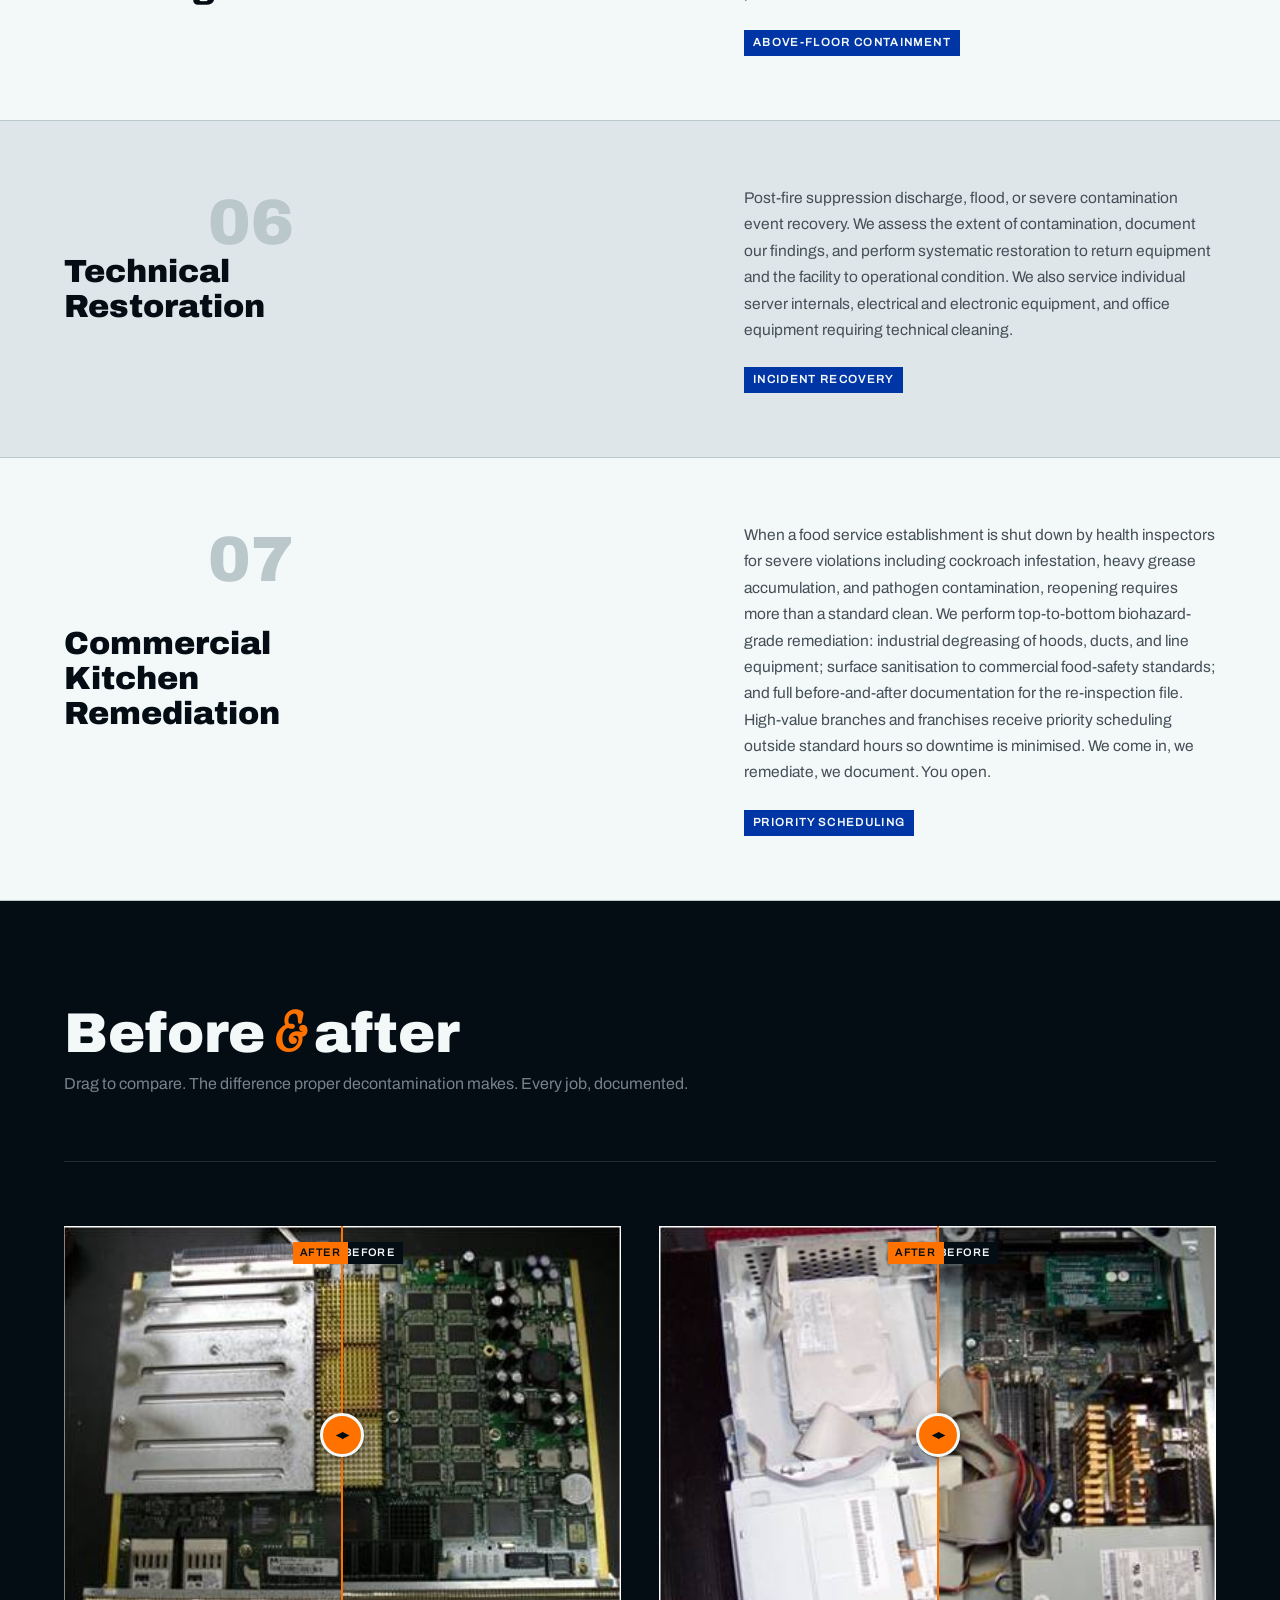
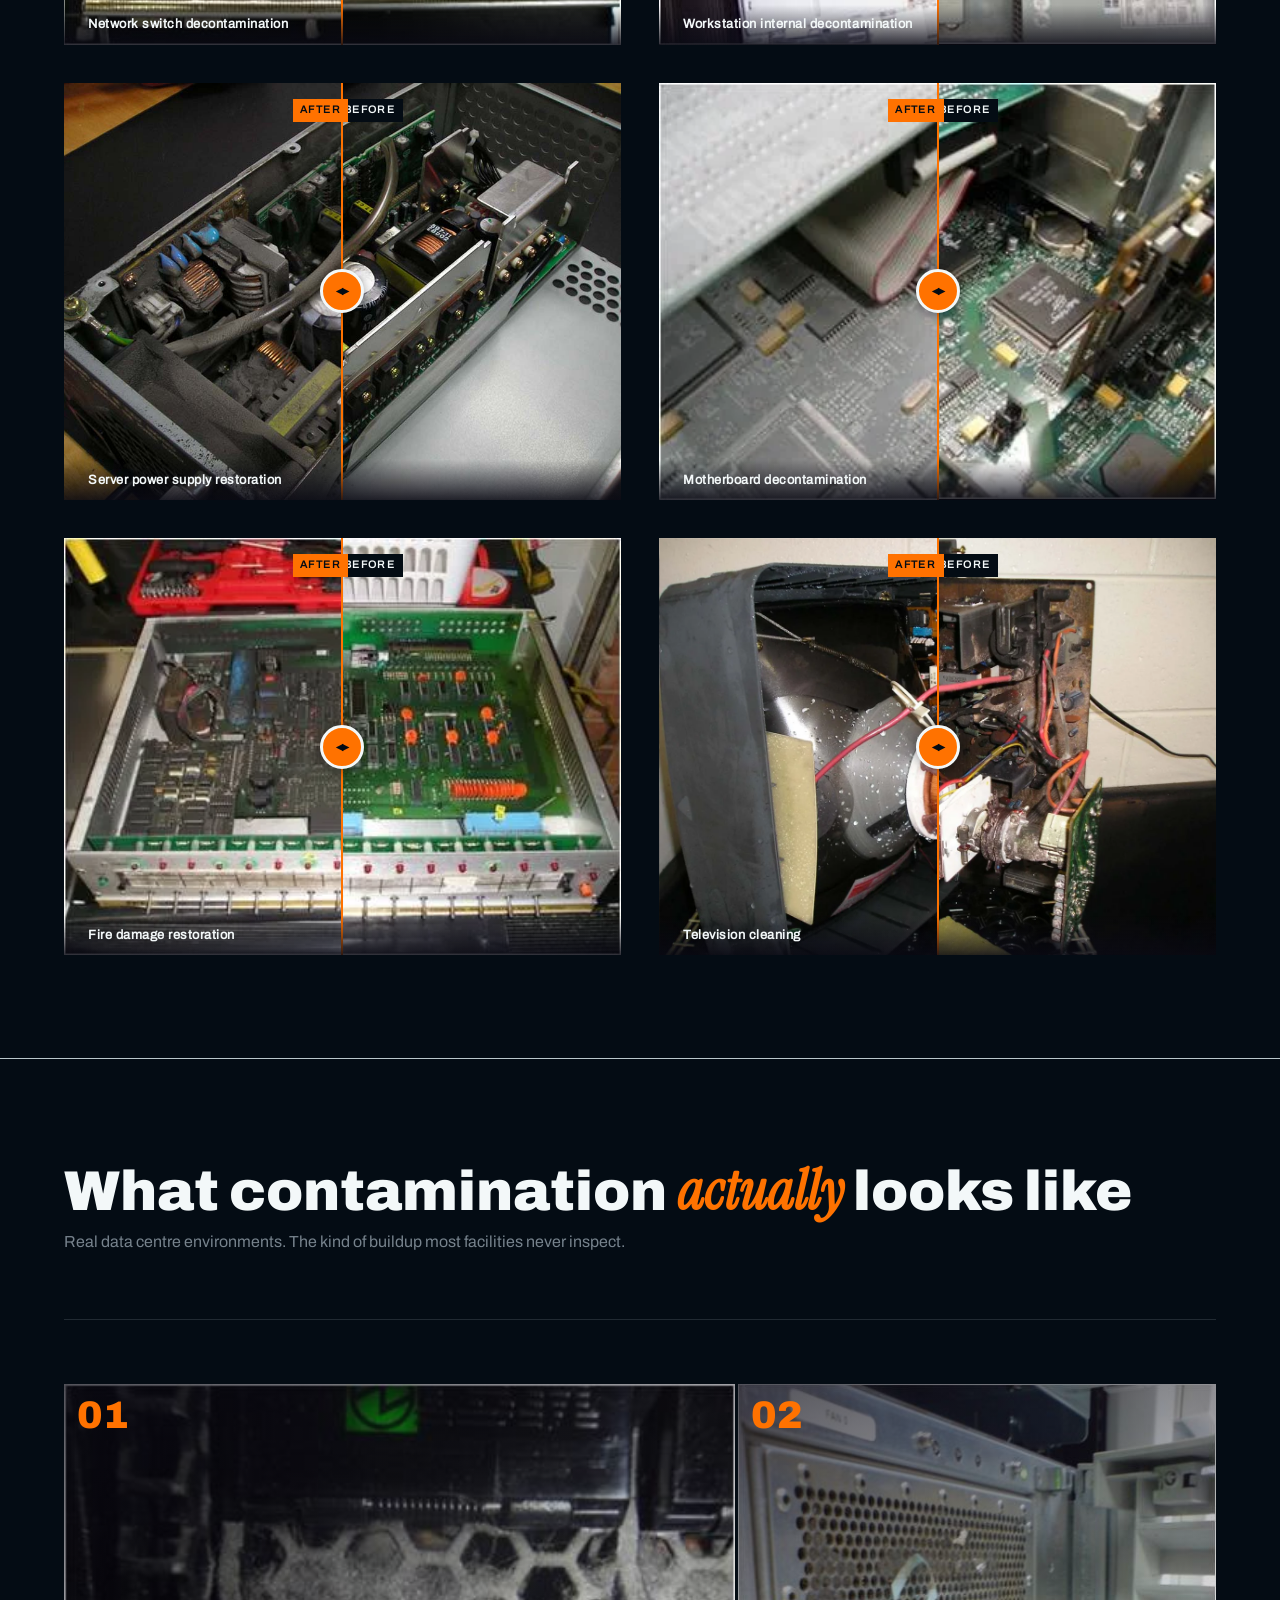
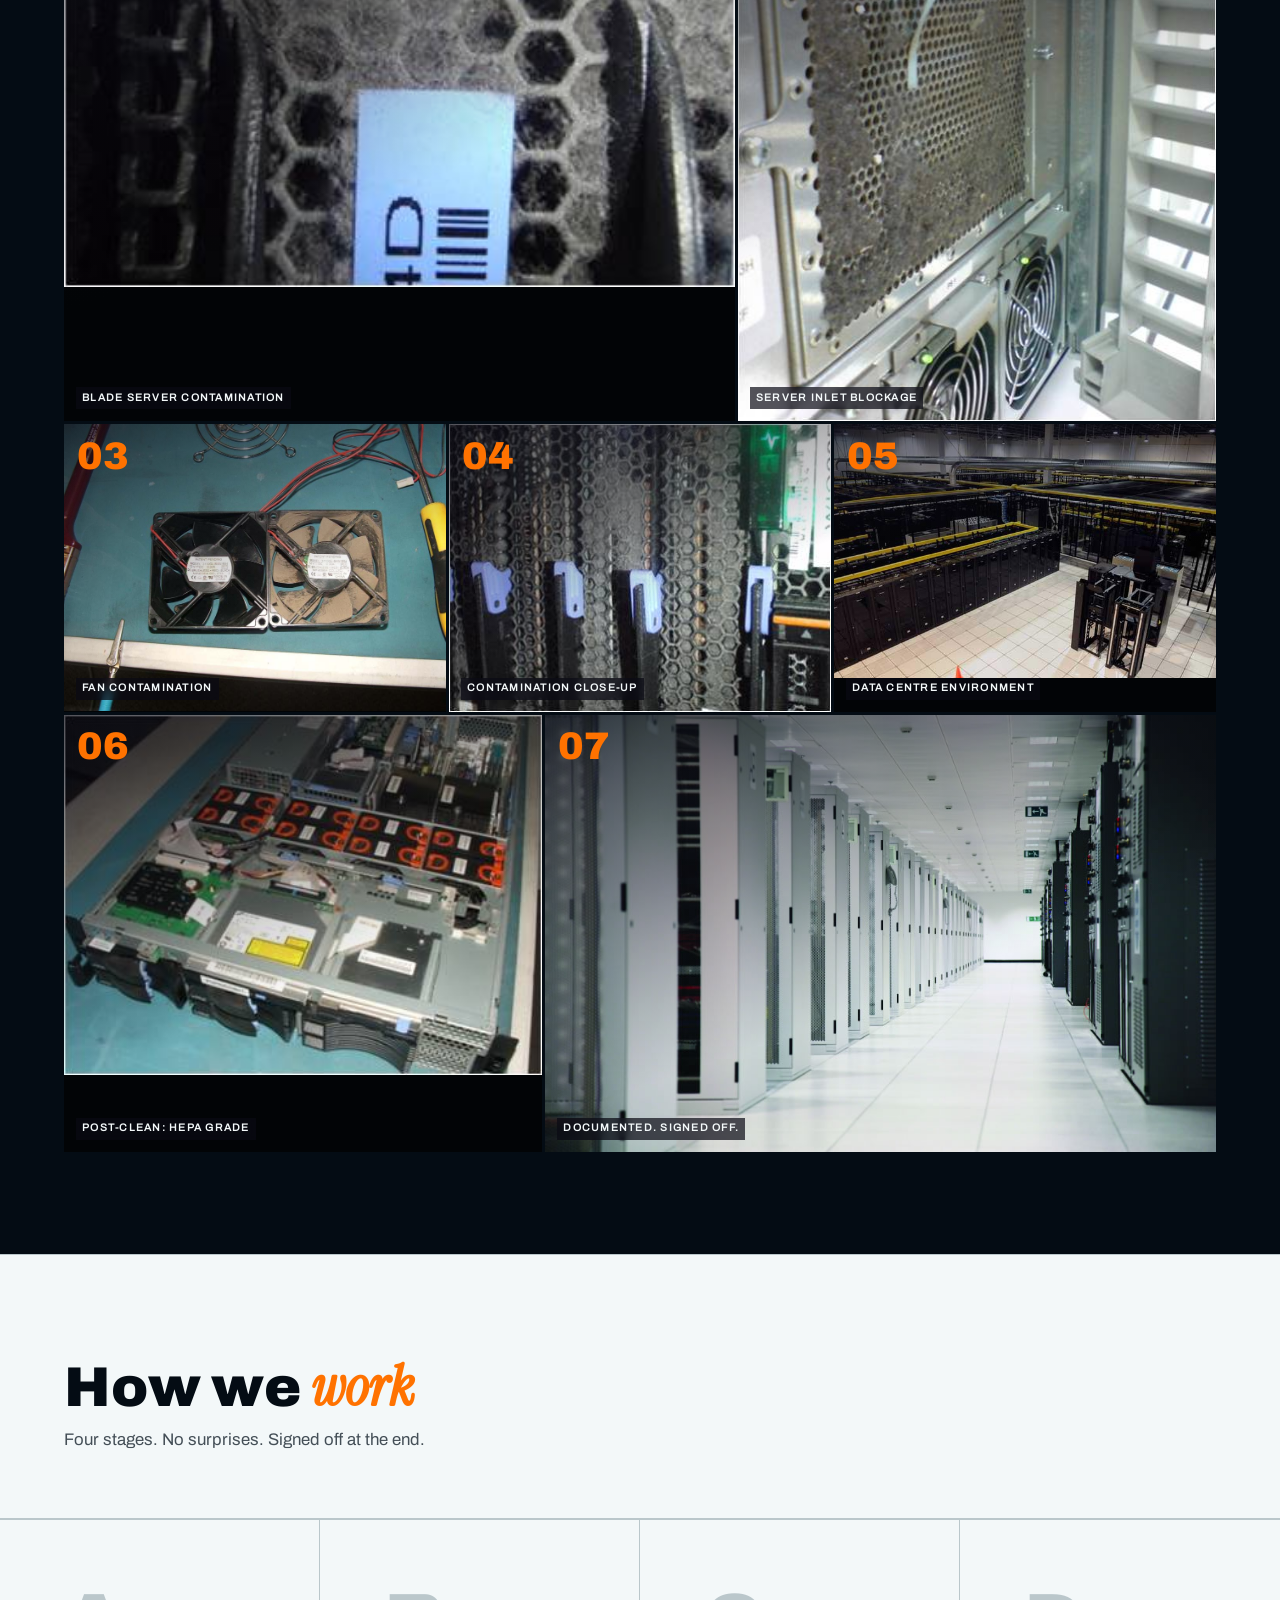
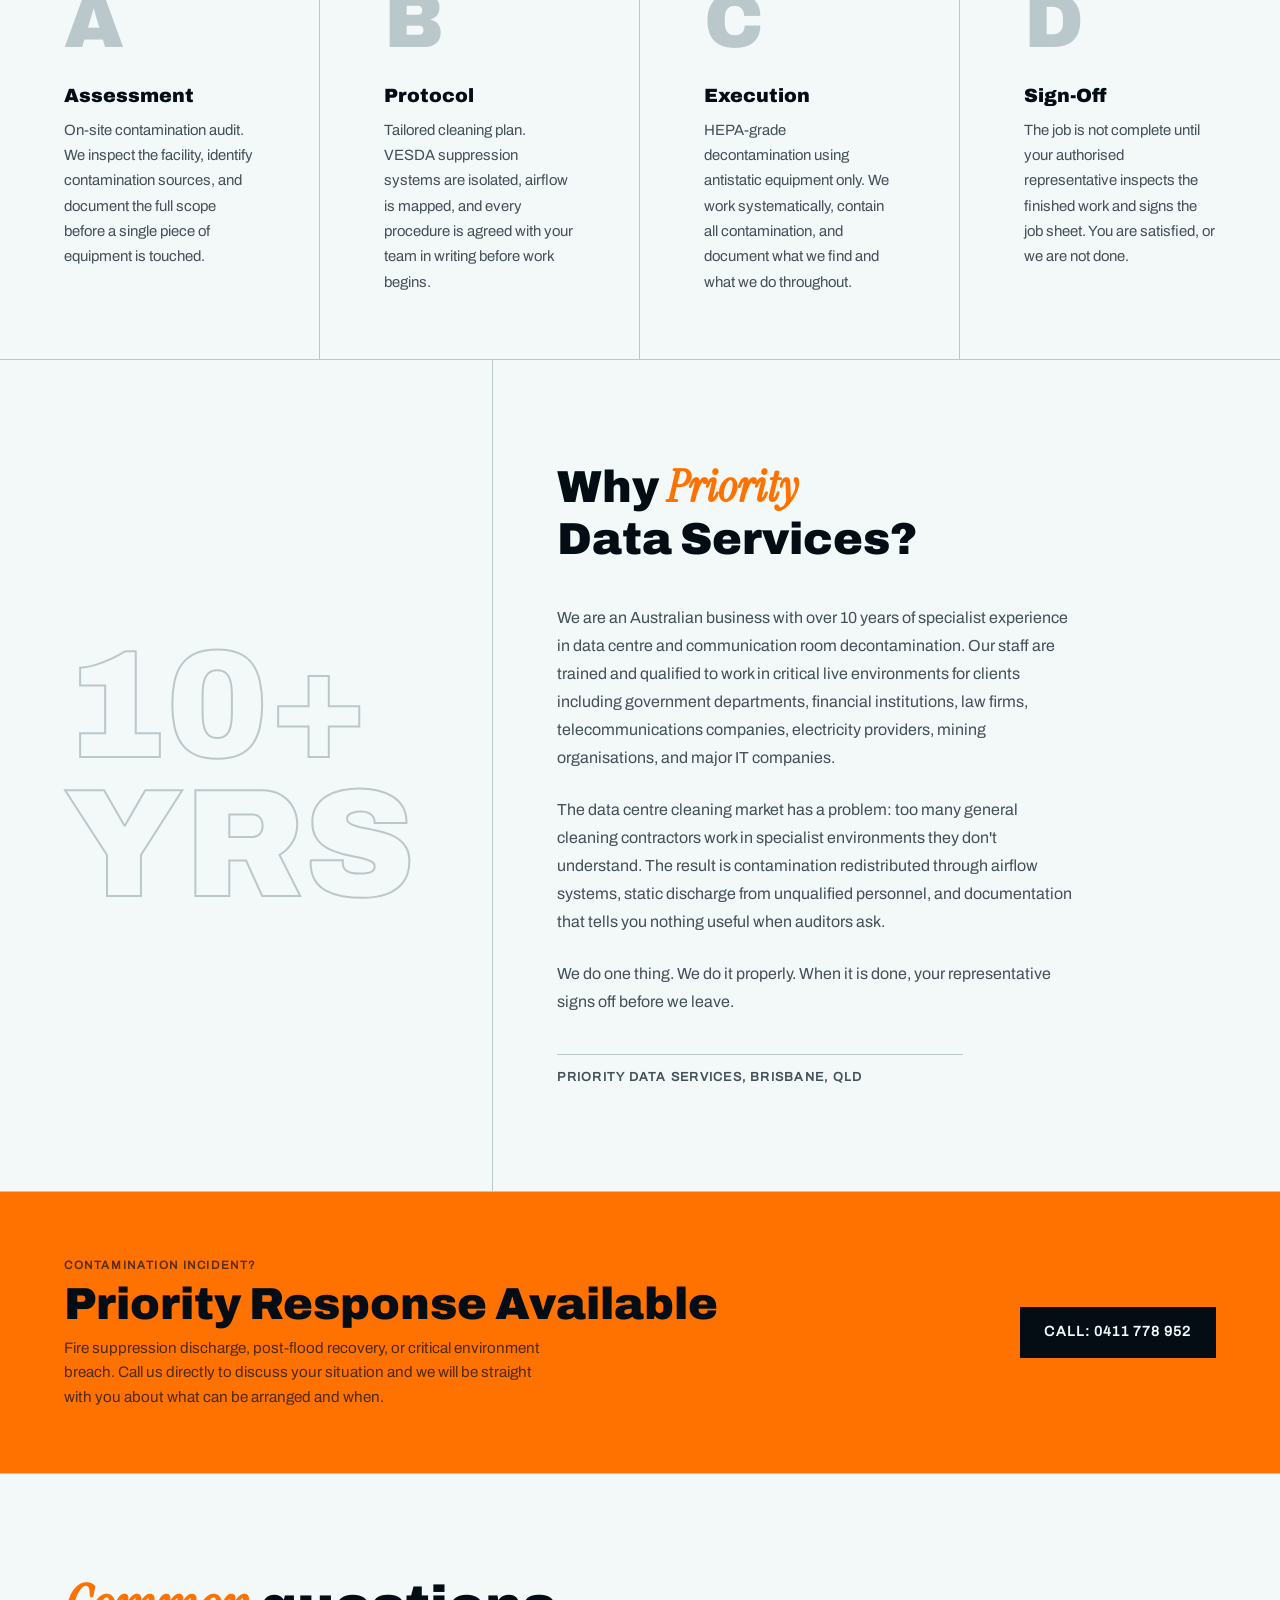
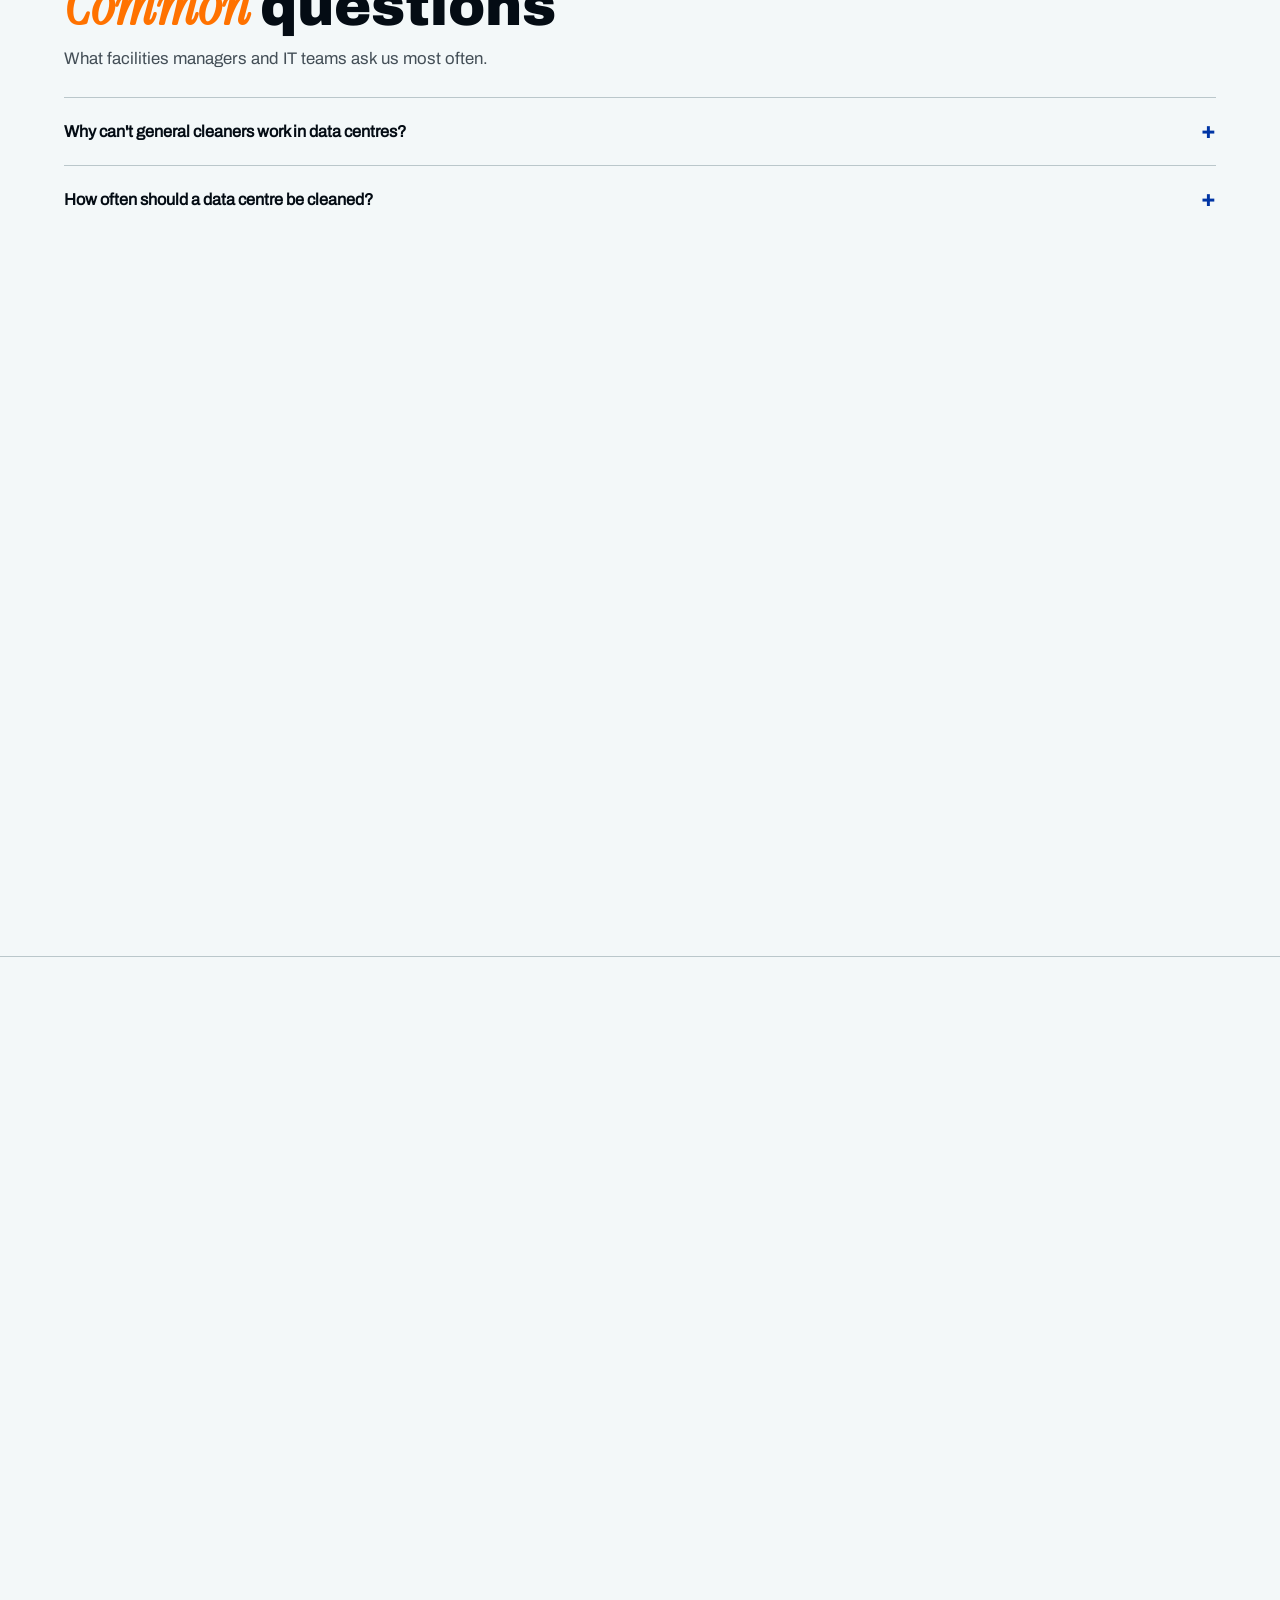
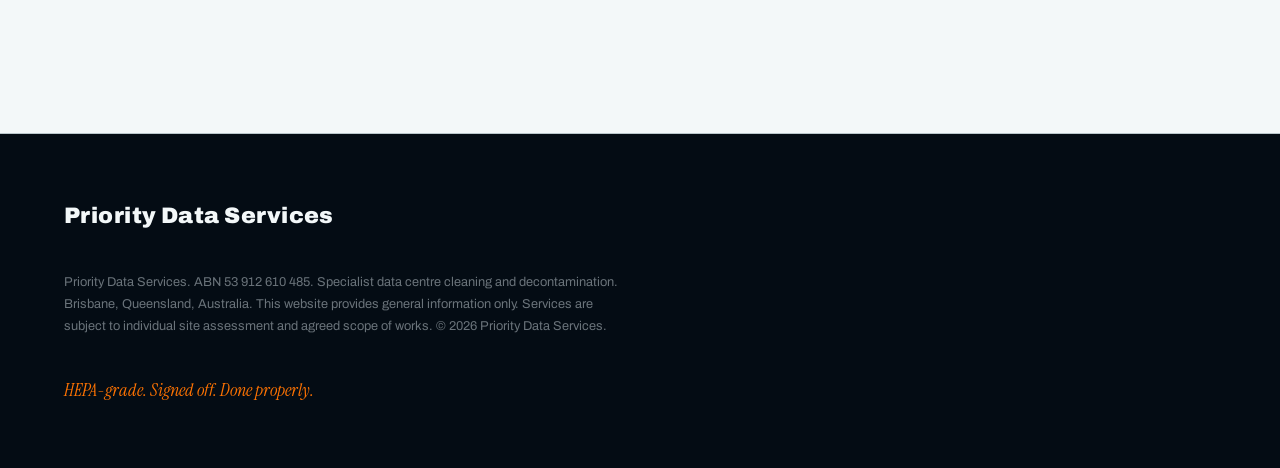
==== commit 7749e799: "Fix TV before/after images swapped" ====
--- a/index.html
+++ b/index.html
@@ -301,8 +301,8 @@
       </div>
 
       <div class="compare" data-compare>
-        <img class="compare__img compare__img--after" src="images/priority-data-services-tv-after-cleaning.webp" alt="Television after specialist cleaning by Priority Data Services" loading="lazy">
-        <img class="compare__img compare__img--before" src="images/priority-data-services-tv-before-cleaning.webp" alt="Dust-contaminated television before cleaning by Priority Data Services" loading="lazy">
+        <img class="compare__img compare__img--after" src="images/priority-data-services-tv-before-cleaning.webp" alt="Television after specialist cleaning by Priority Data Services" loading="lazy">
+        <img class="compare__img compare__img--before" src="images/priority-data-services-tv-after-cleaning.webp" alt="Dust-contaminated television before cleaning by Priority Data Services" loading="lazy">
         <div class="compare__handle" aria-hidden="true">
           <div class="compare__line"></div>
           <div class="compare__grip"></div>
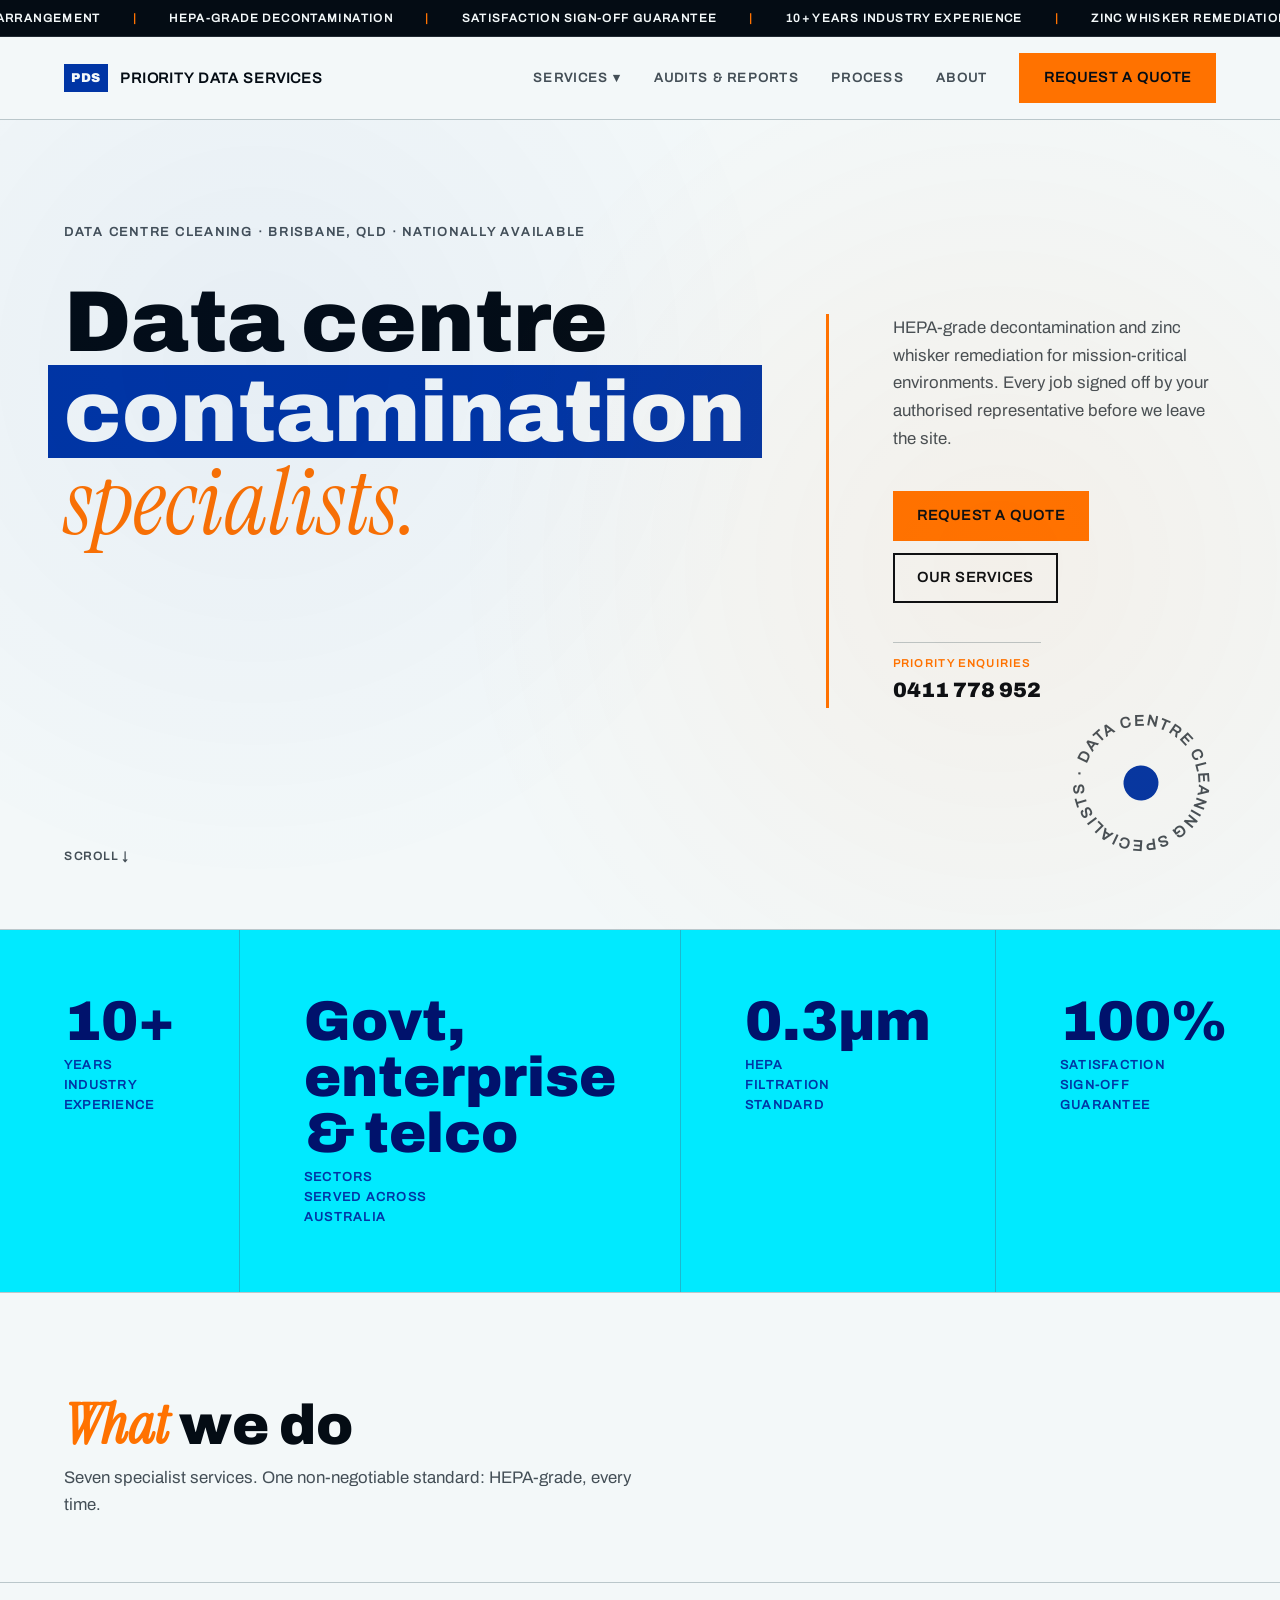
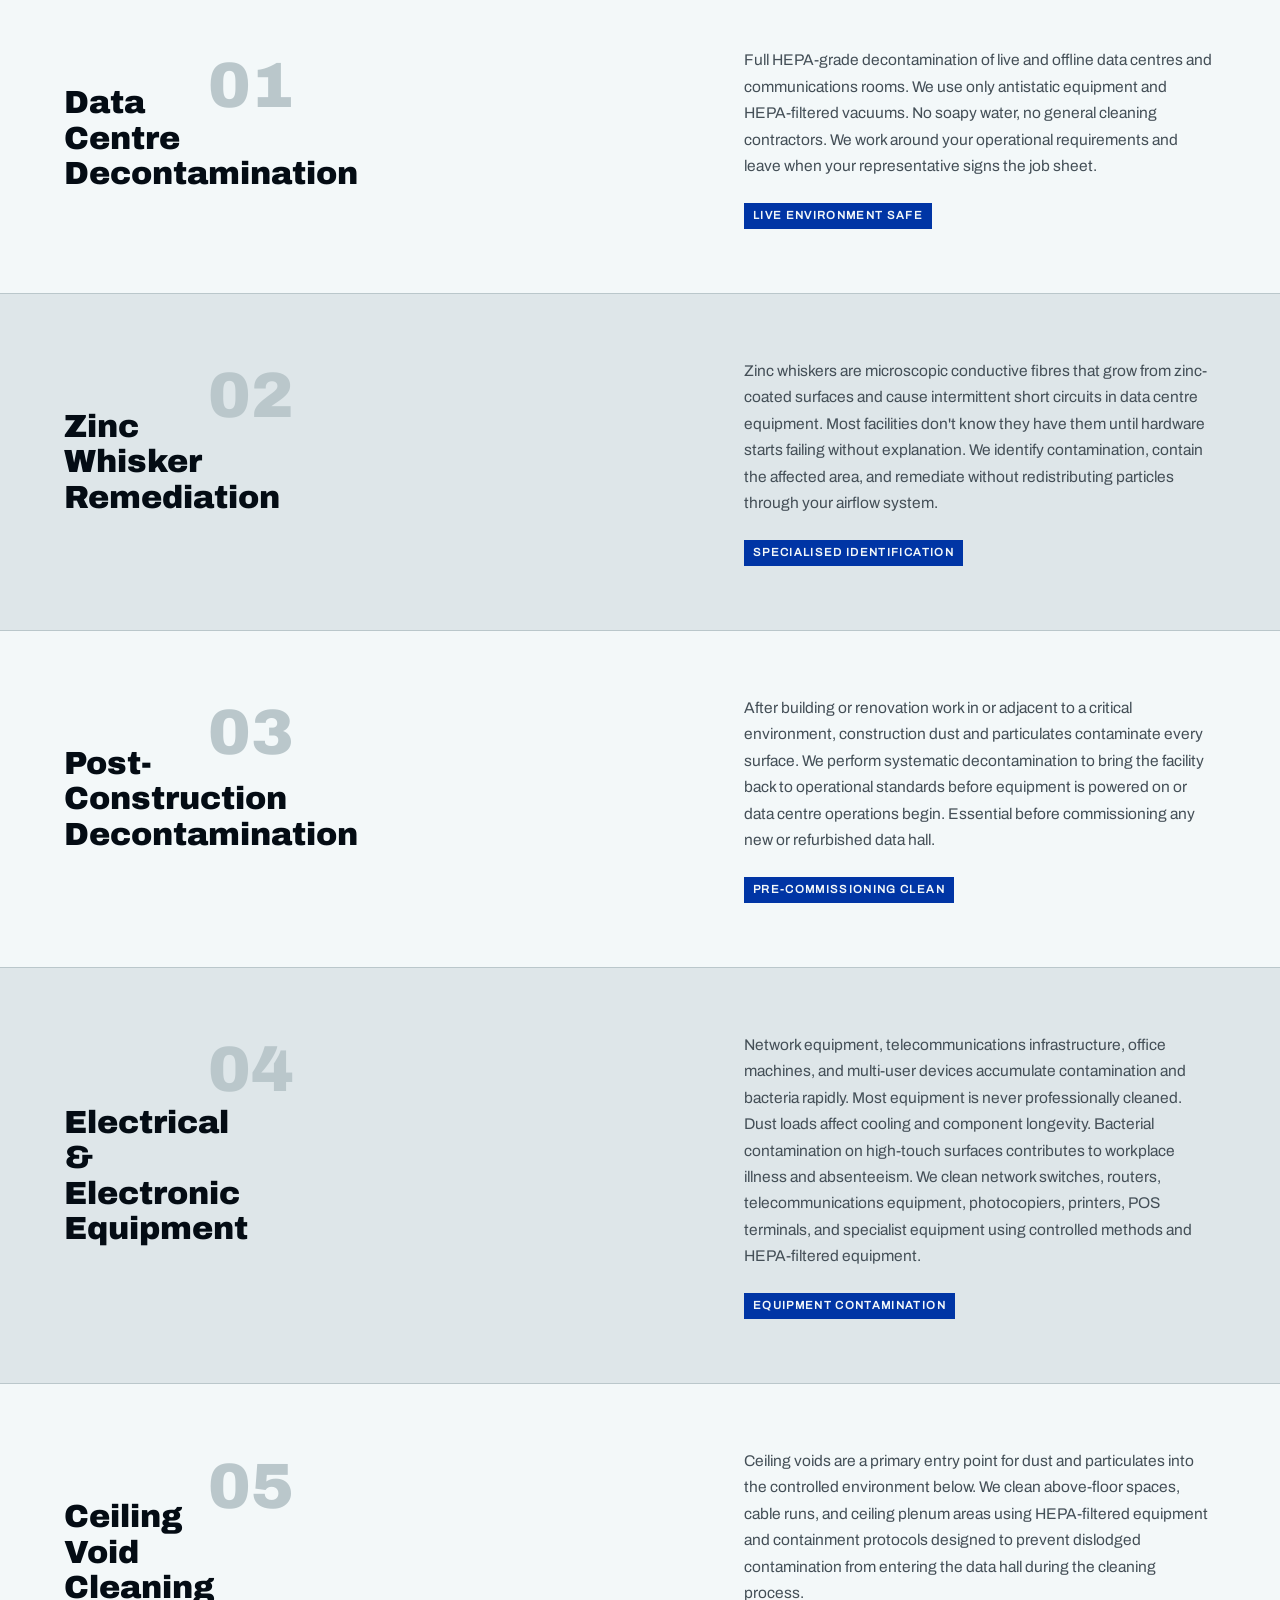
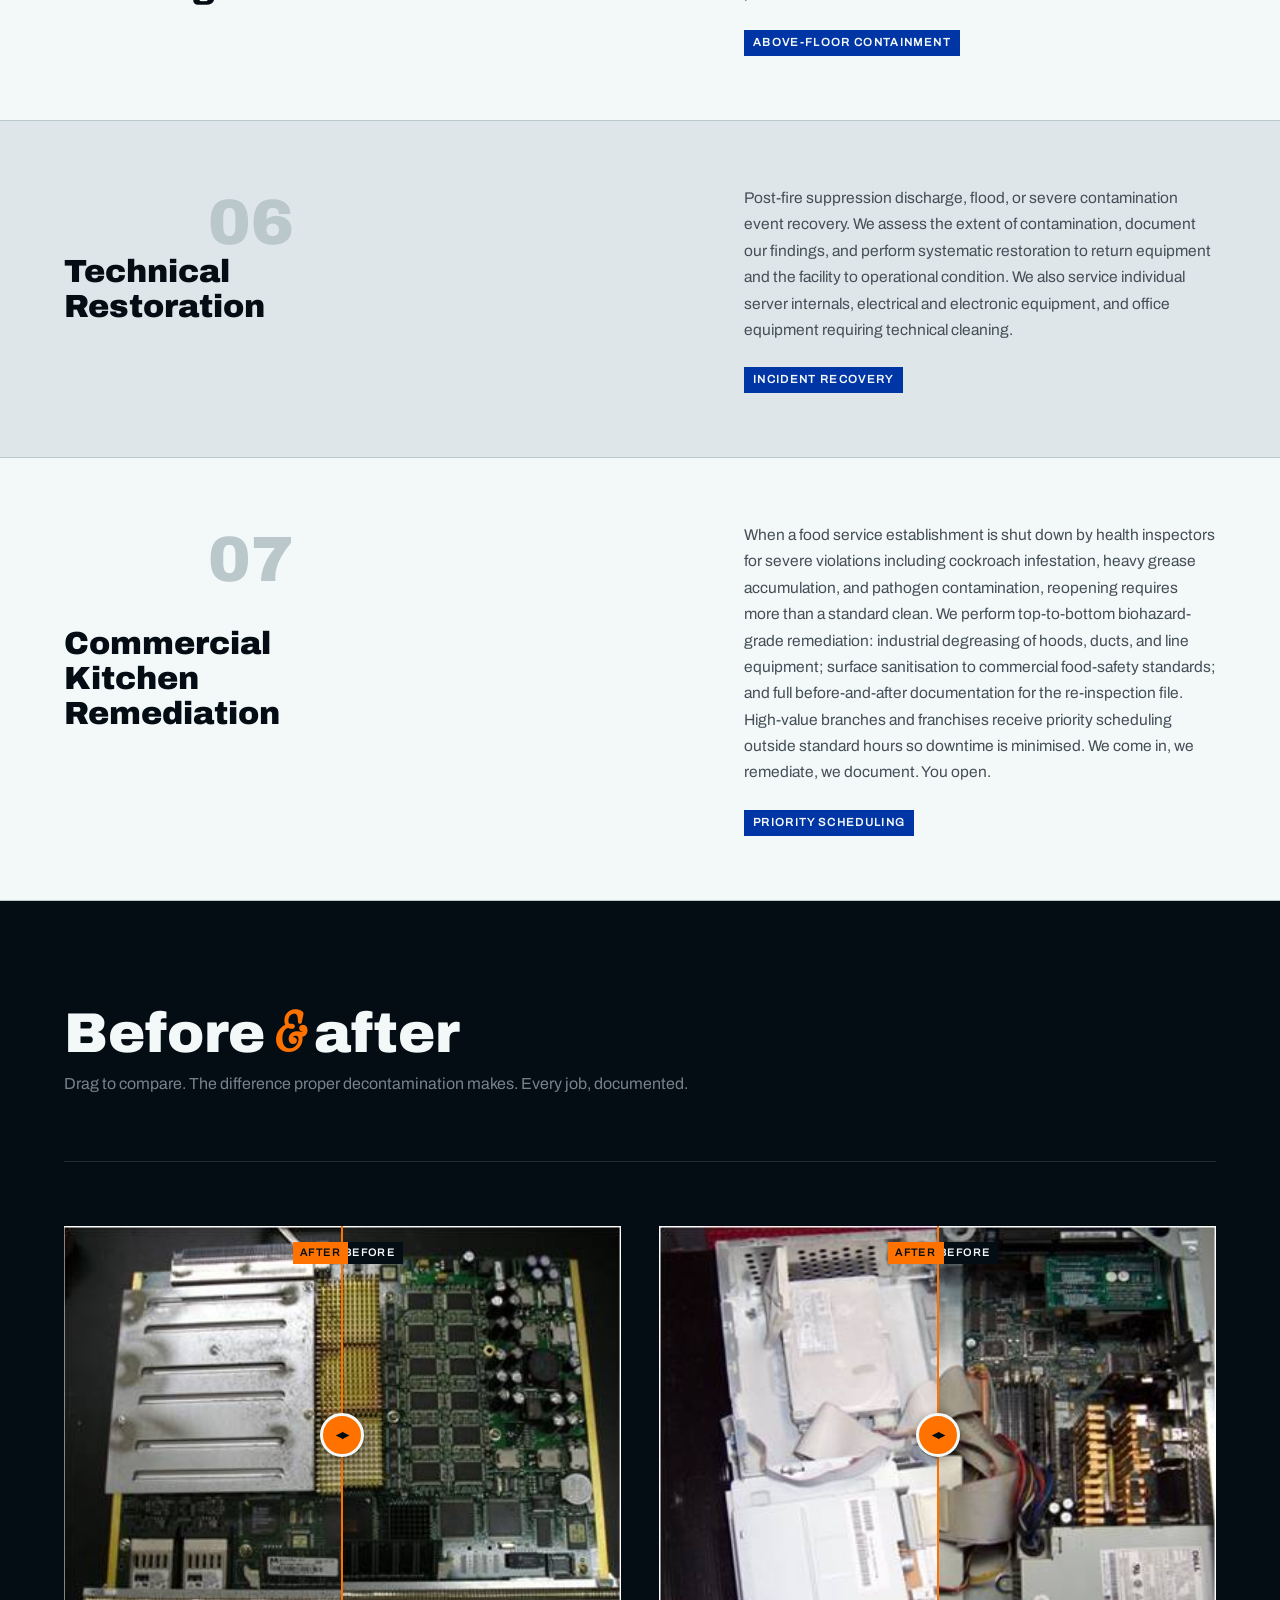
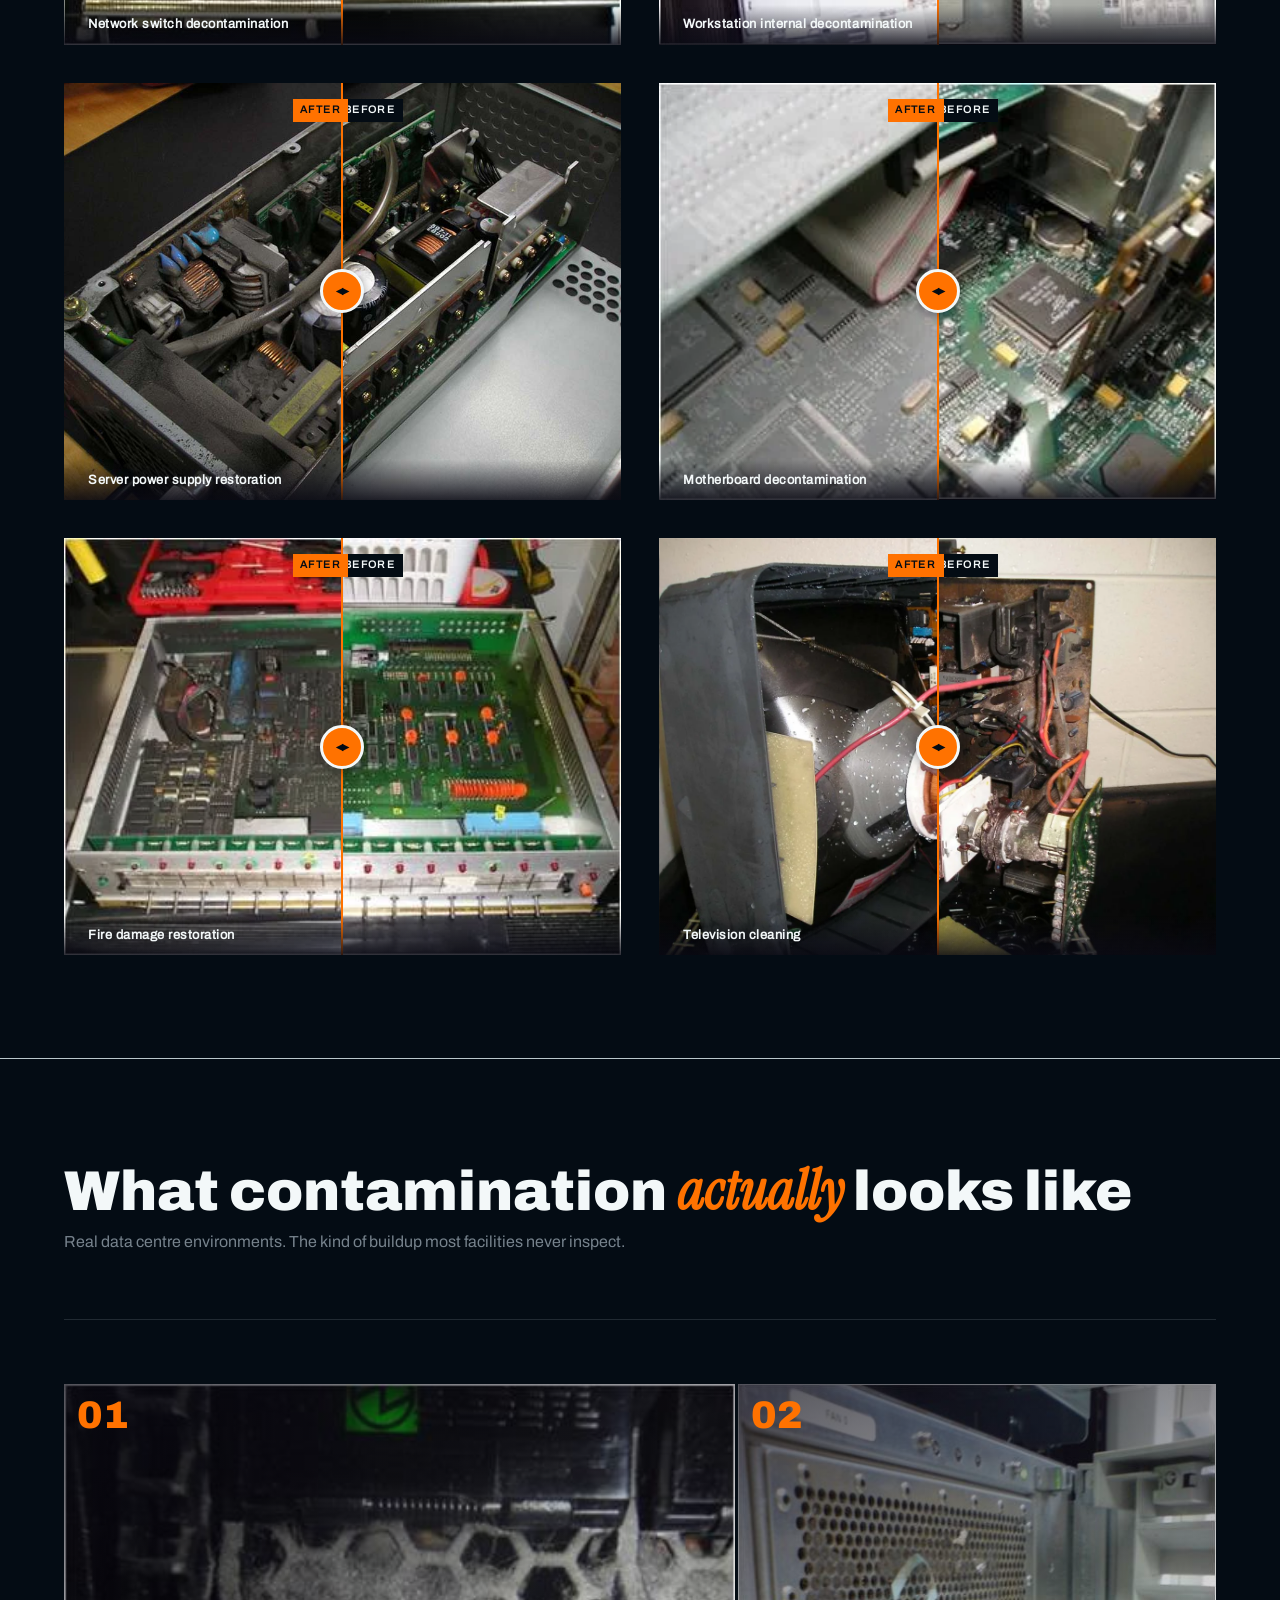
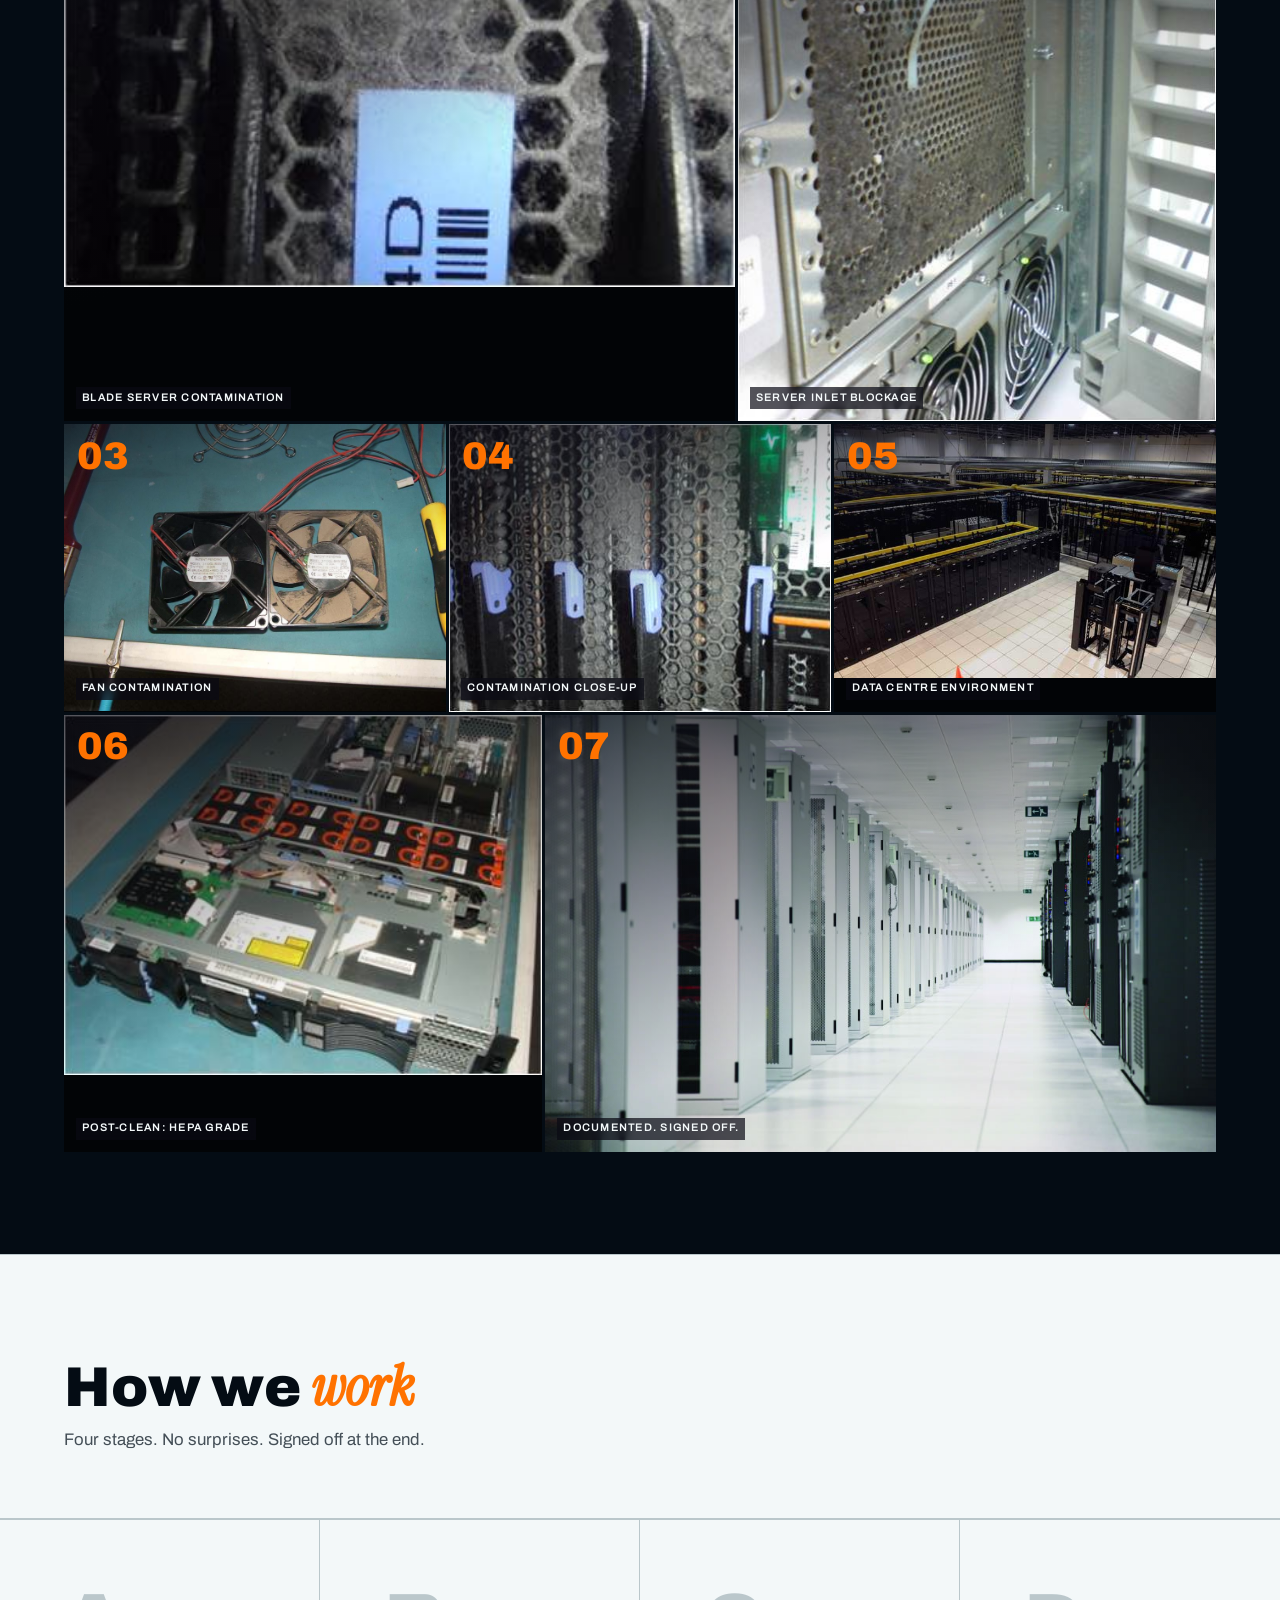
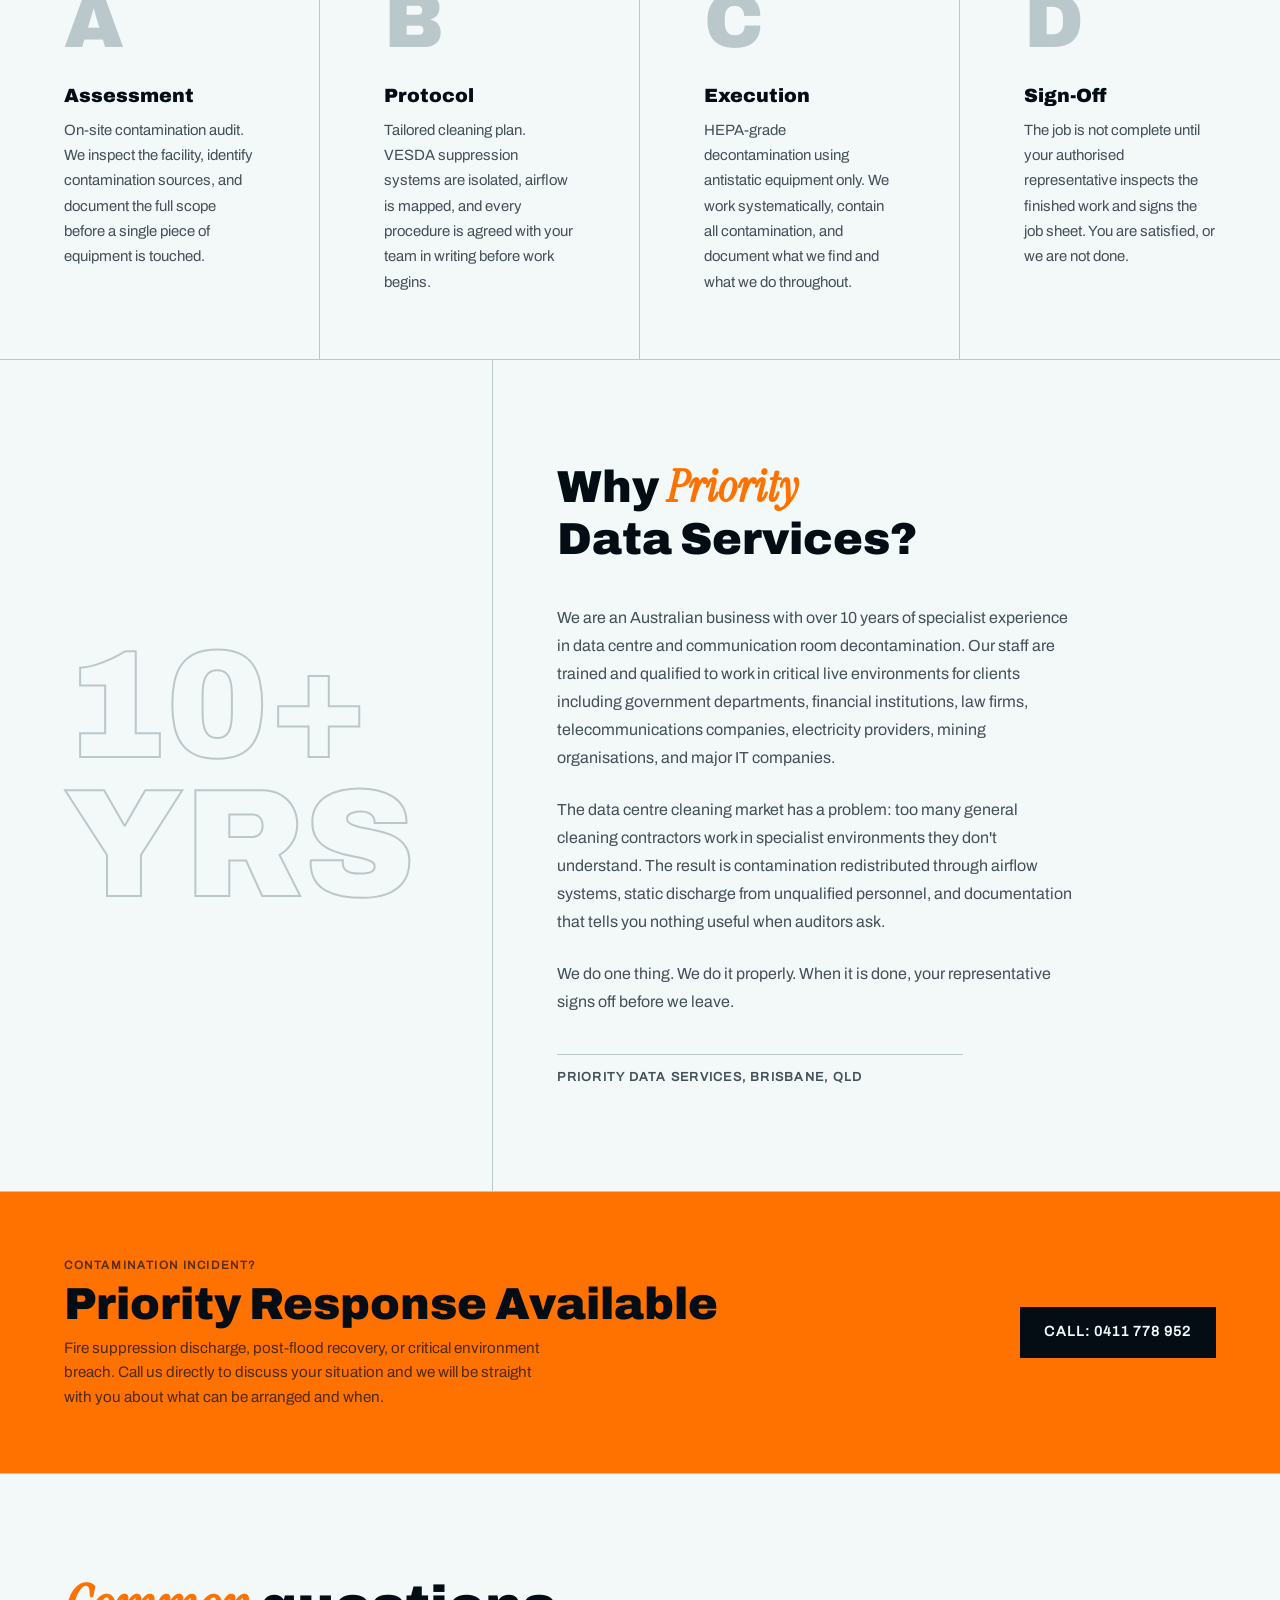
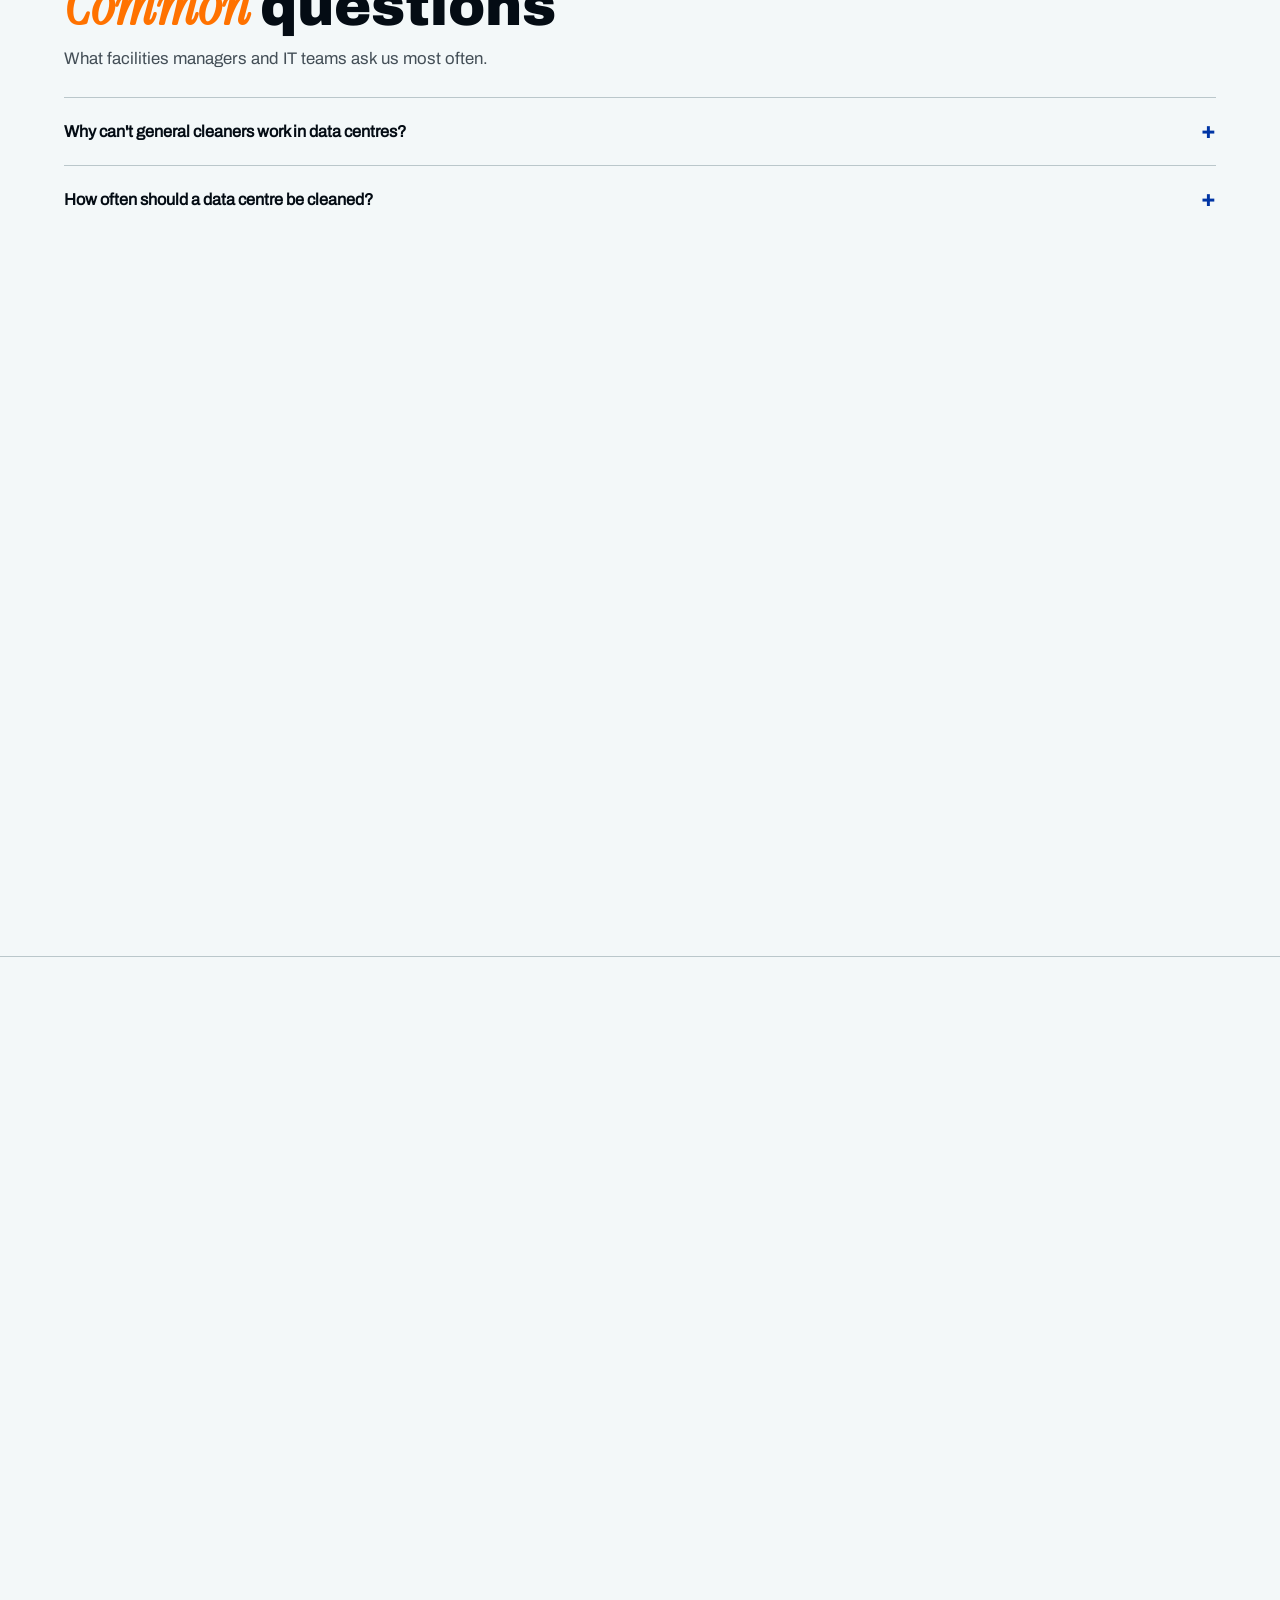
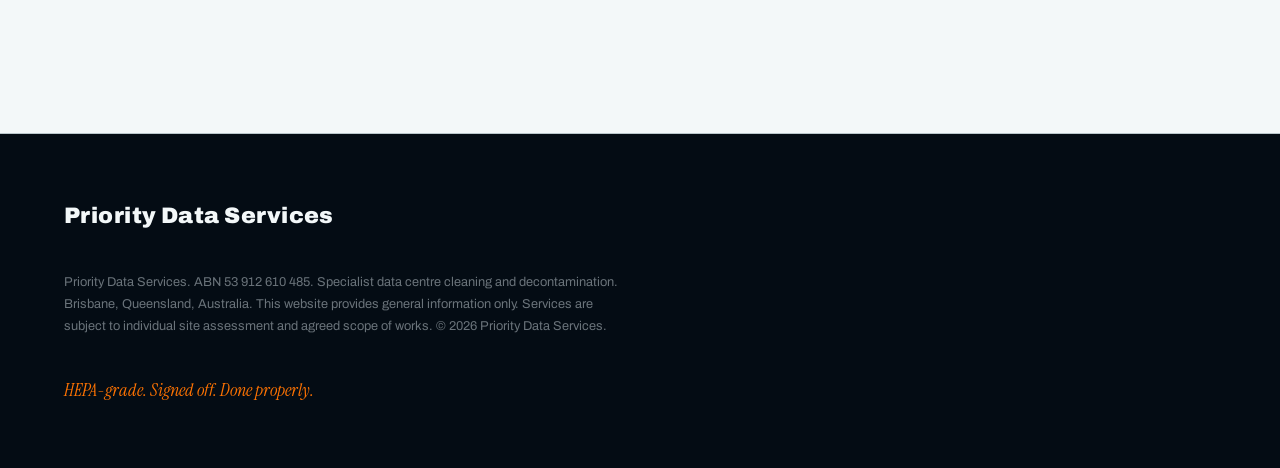
==== commit b9a847f2: "Fix before/after labels: fixed top corners, not connected to slider Labels moved out of compare__han" ====
--- a/index.html
+++ b/index.html
@@ -1,4 +1,4 @@
-﻿<!DOCTYPE html>
+<!DOCTYPE html>
 <html lang="en-AU">
 <head>
 <meta charset="UTF-8">
--- a/style.css
+++ b/style.css
@@ -1166,6 +1166,7 @@
   padding: 0.3em 0.7em;
   pointer-events: none;
   white-space: nowrap;
+  z-index: 10;
 }
 .compare__label--before {
   left: 1rem;
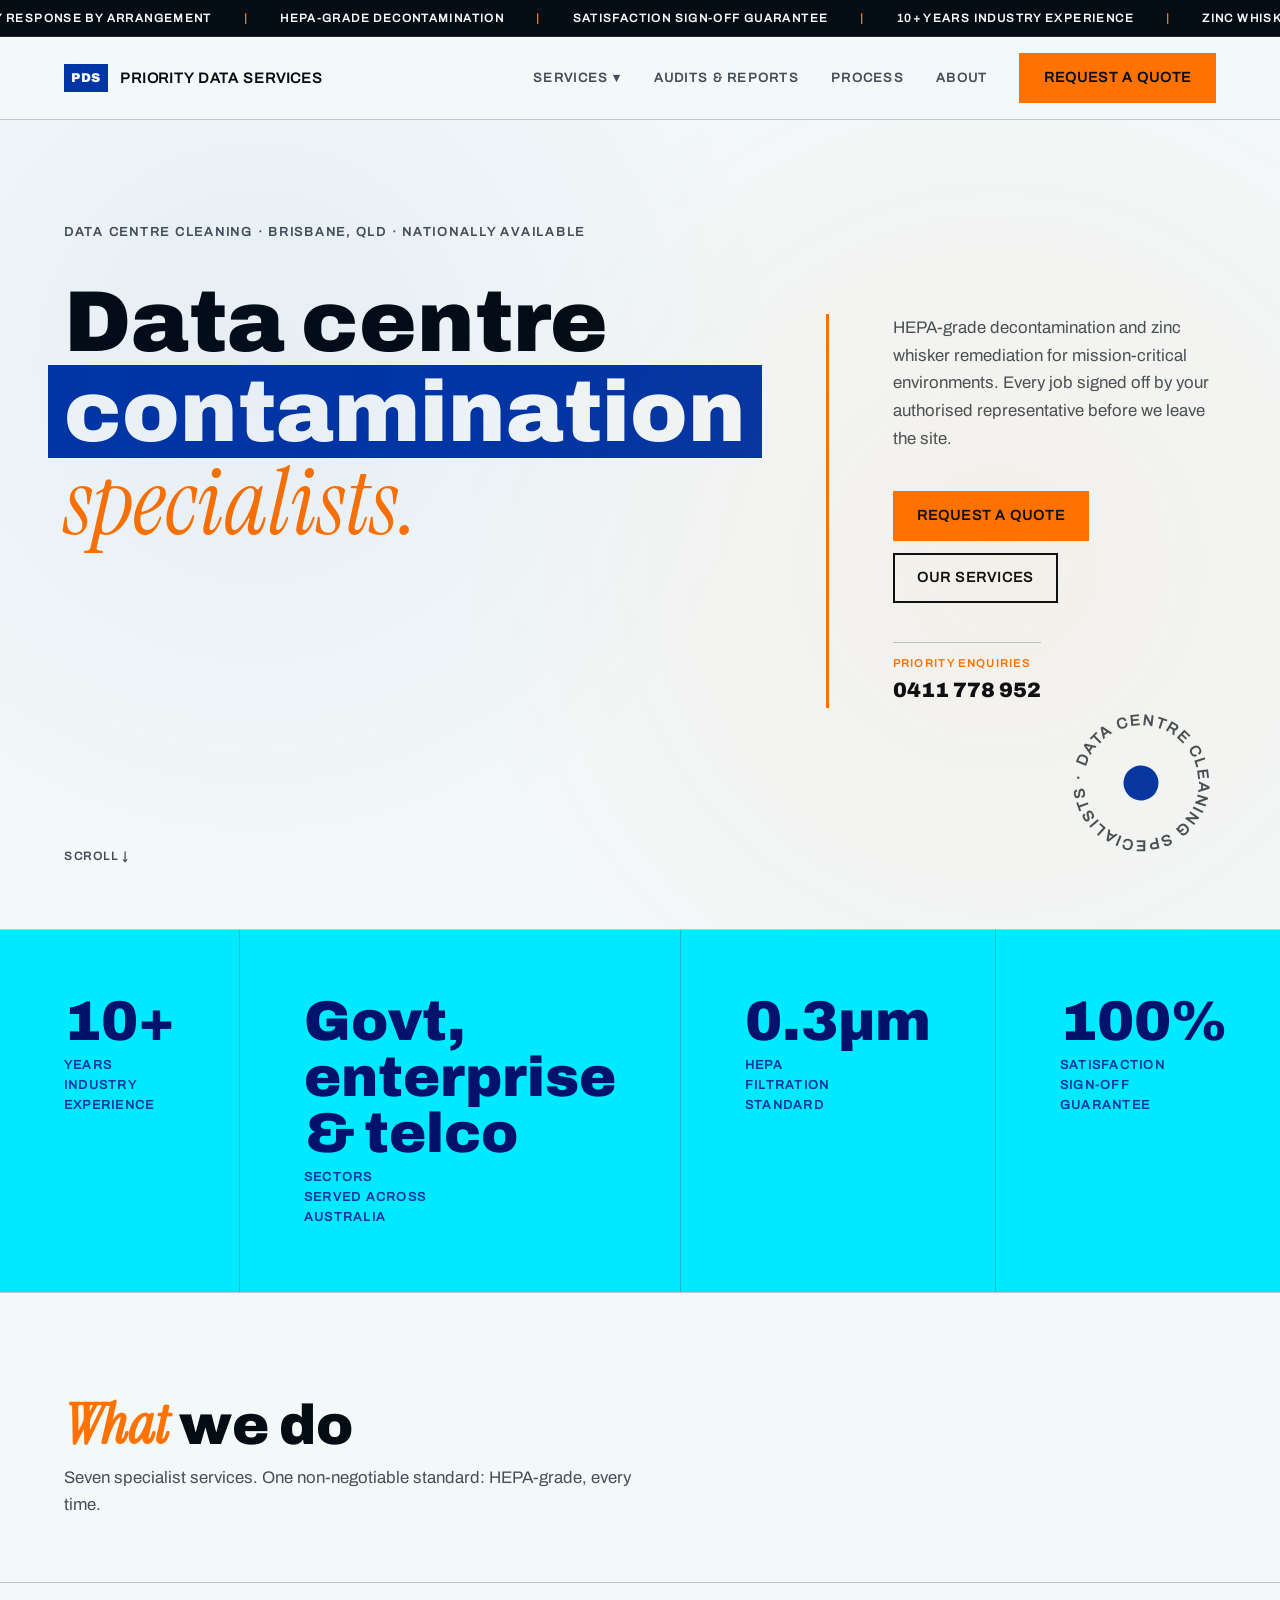
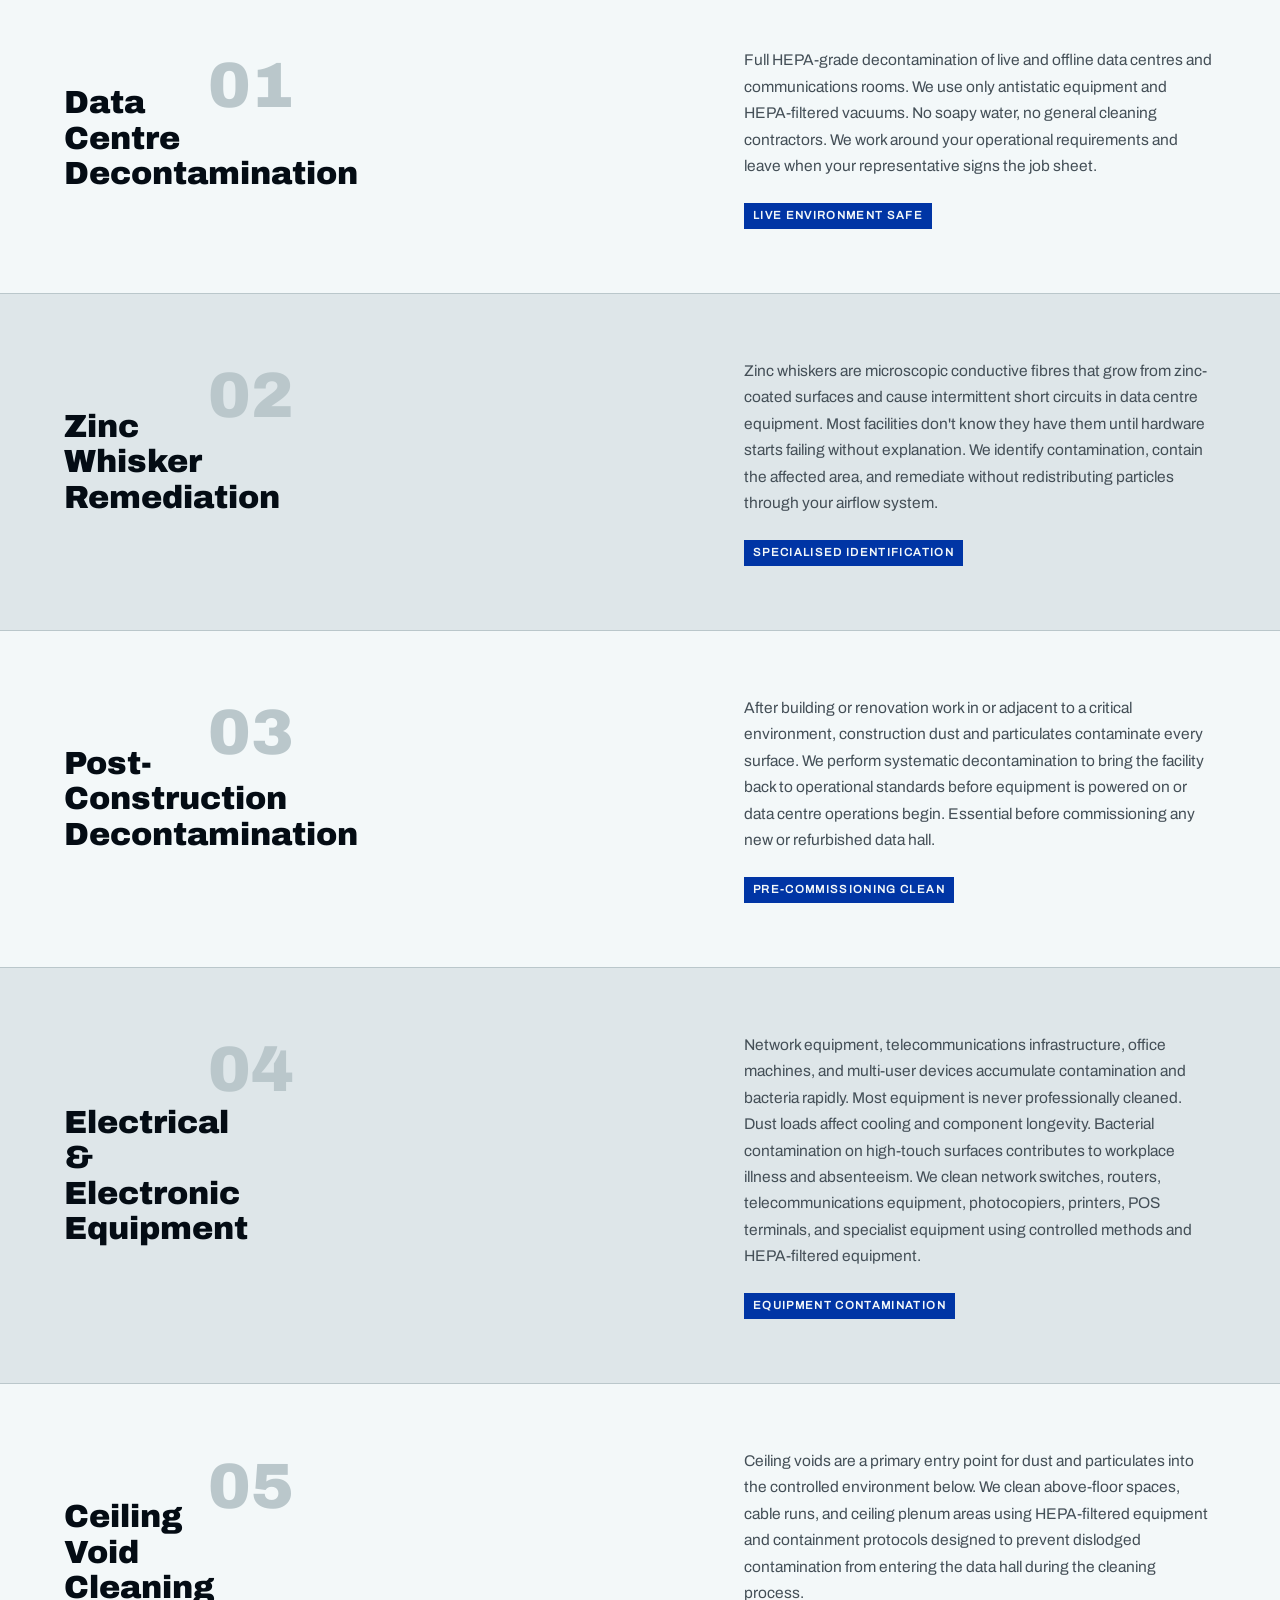
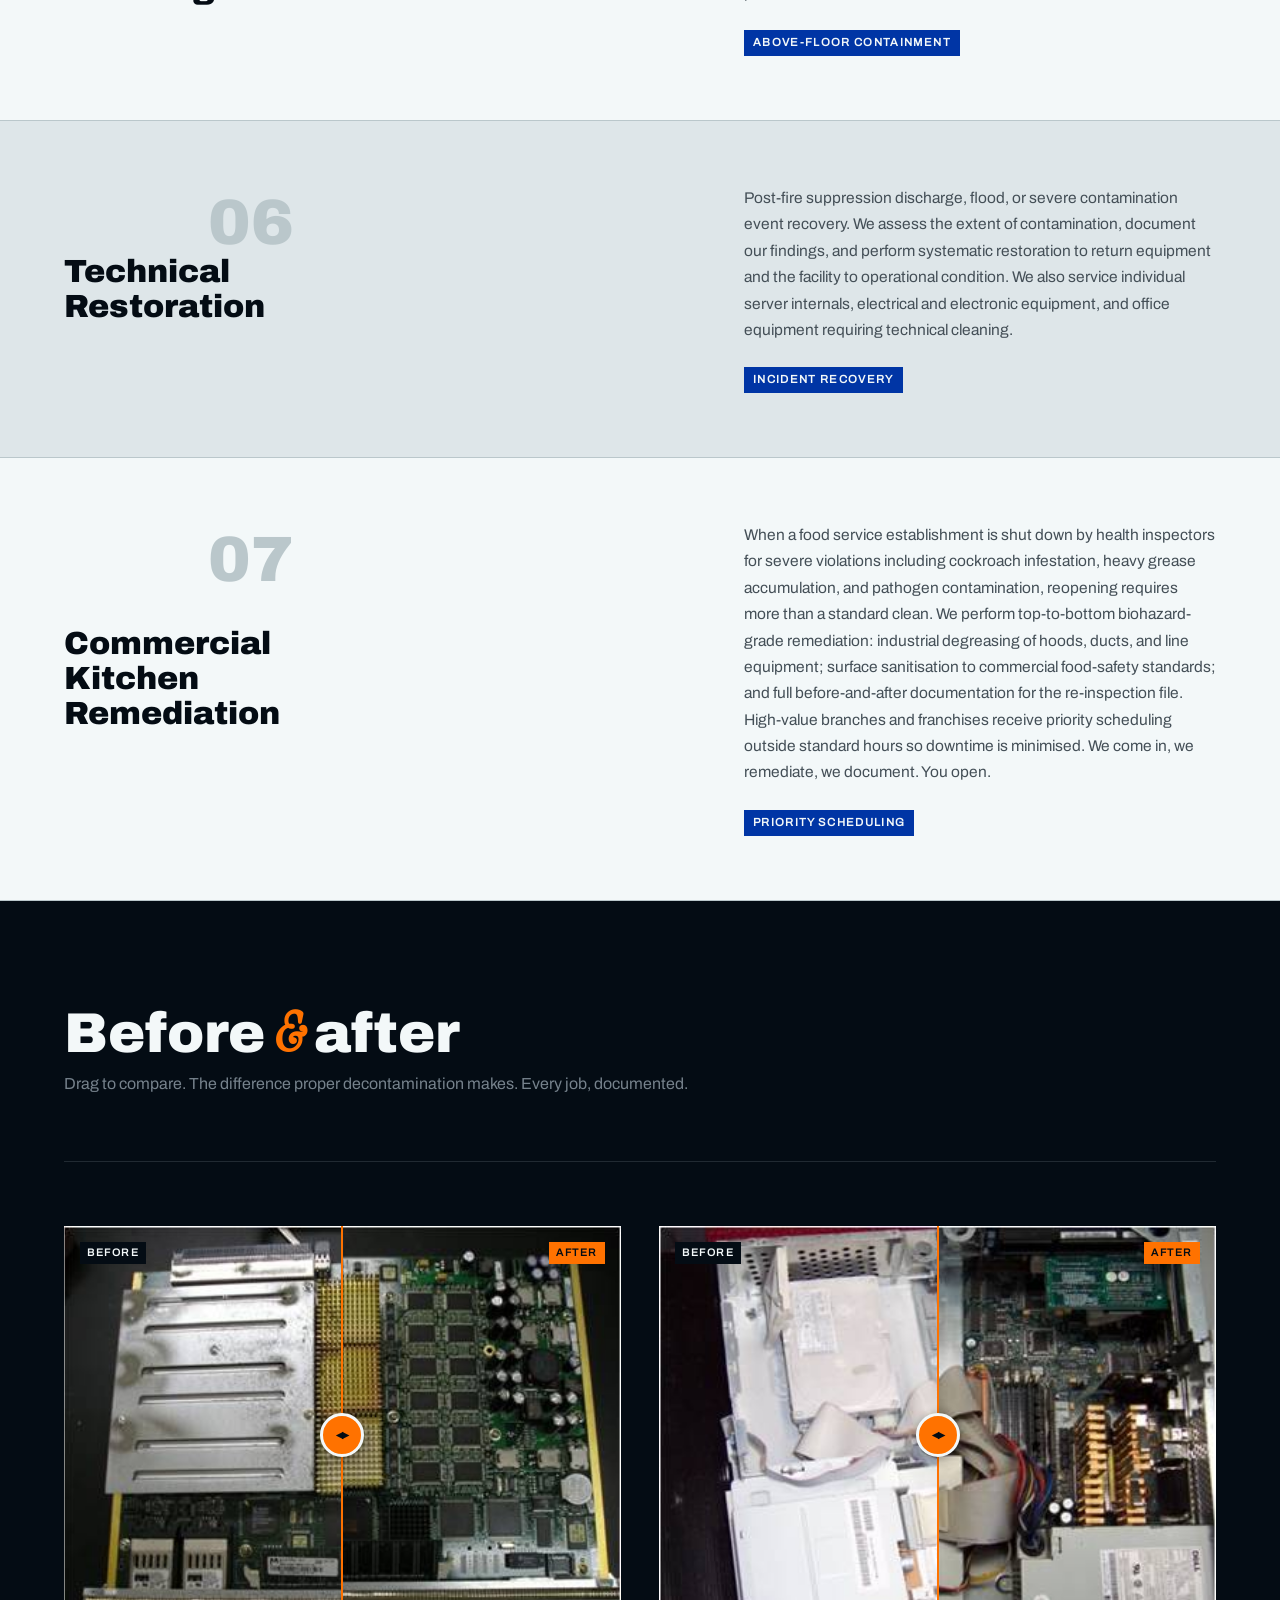
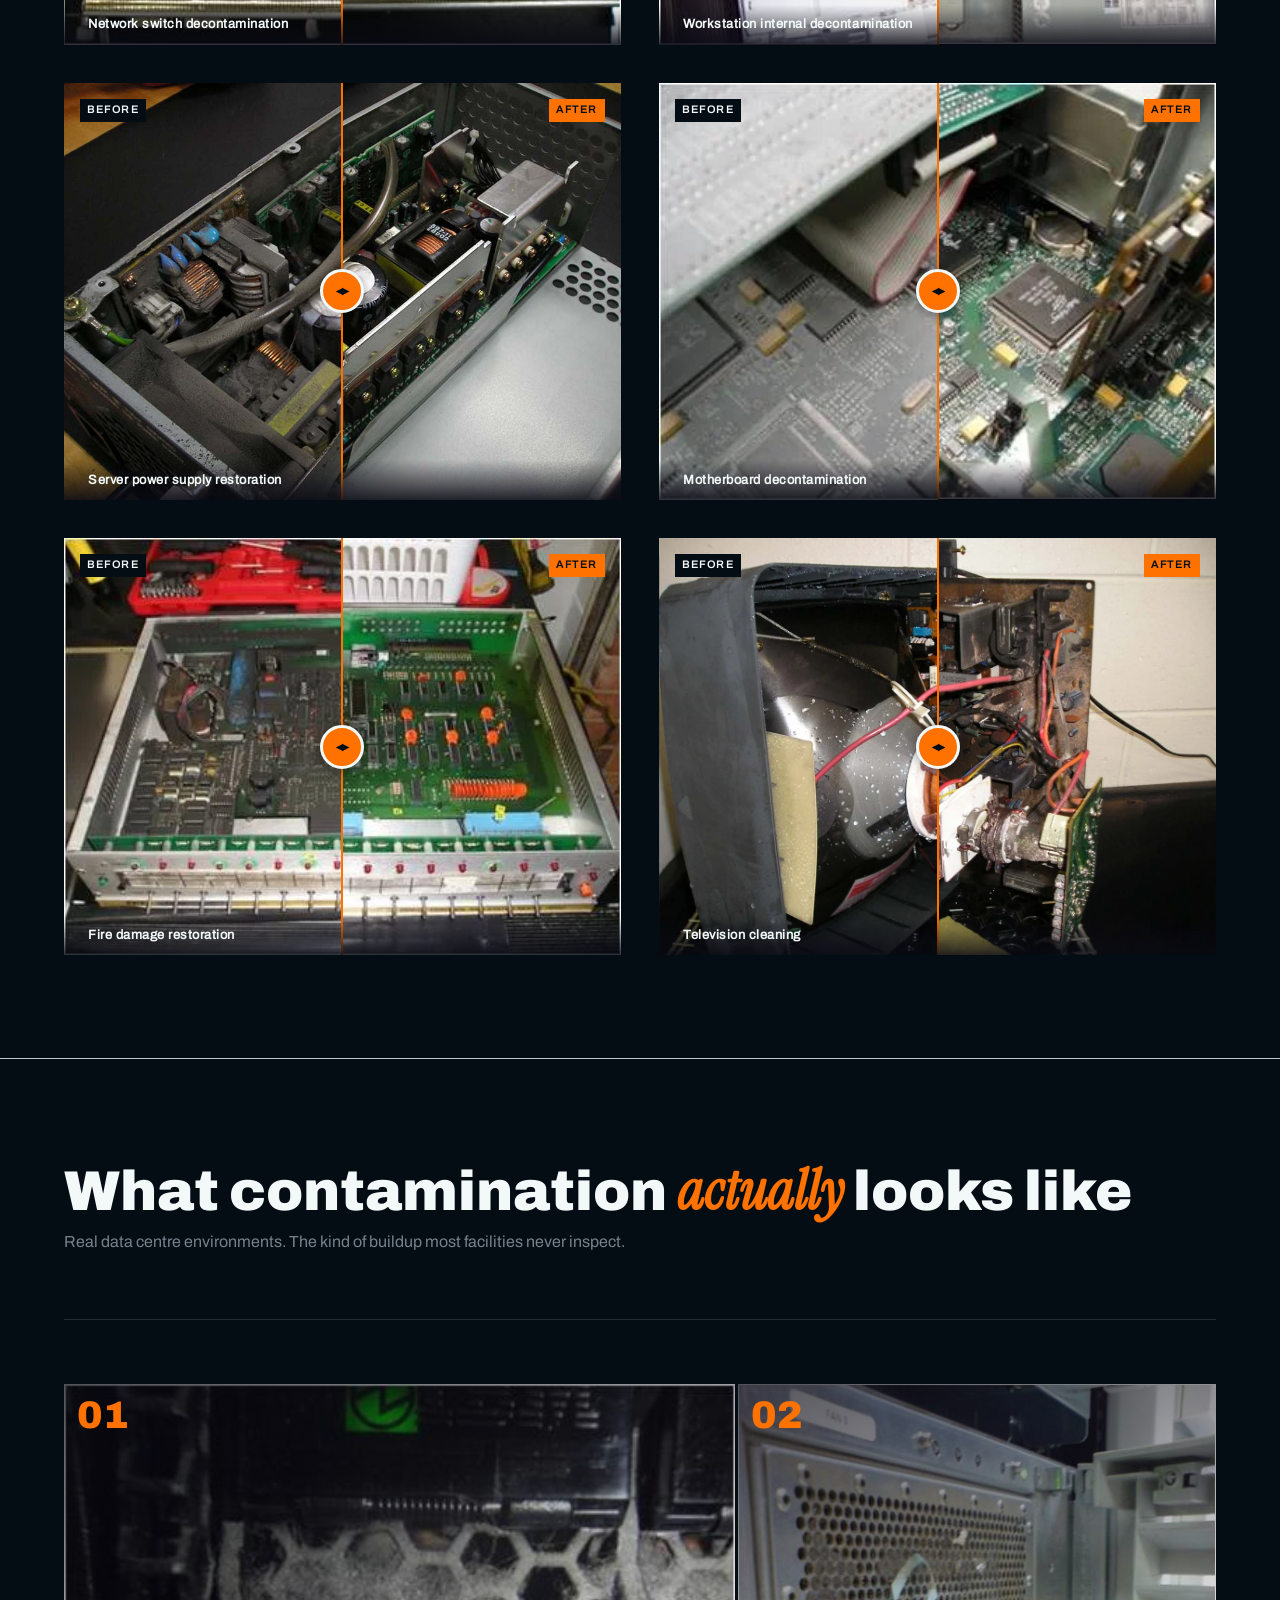
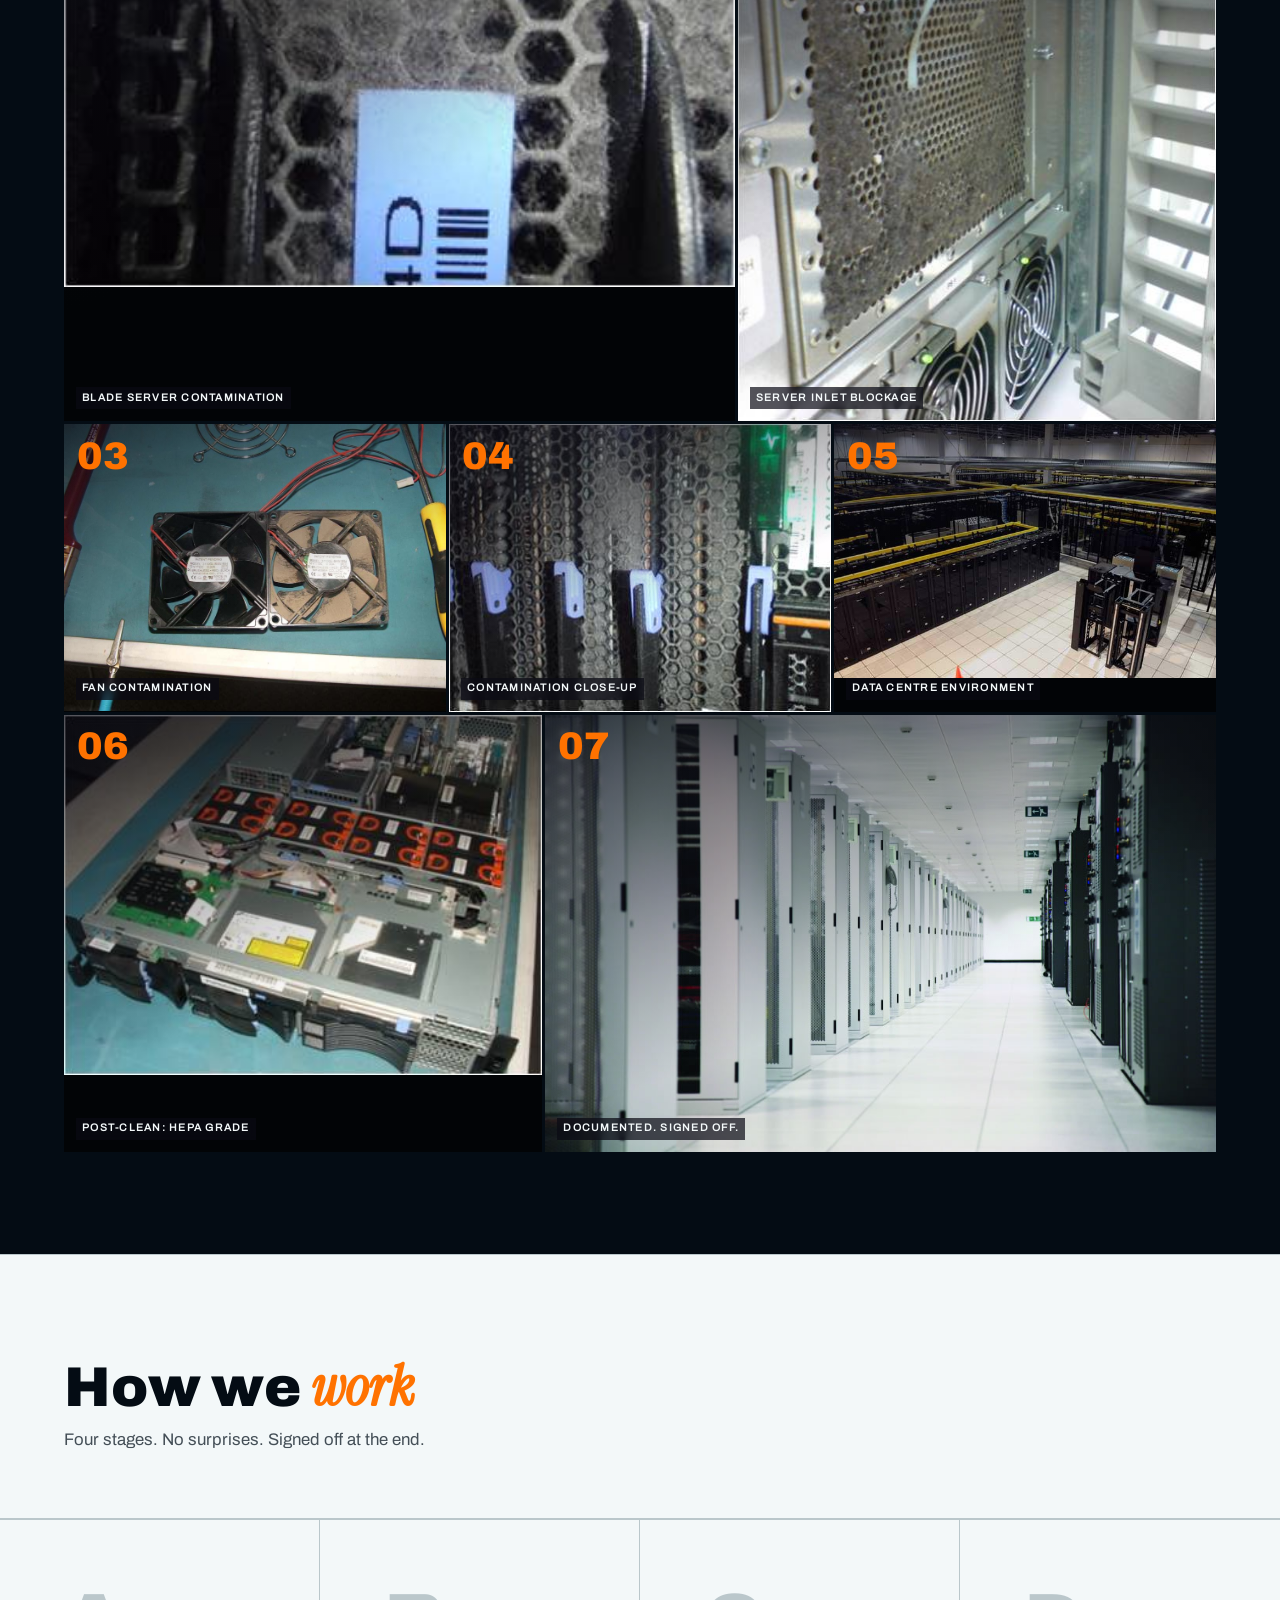
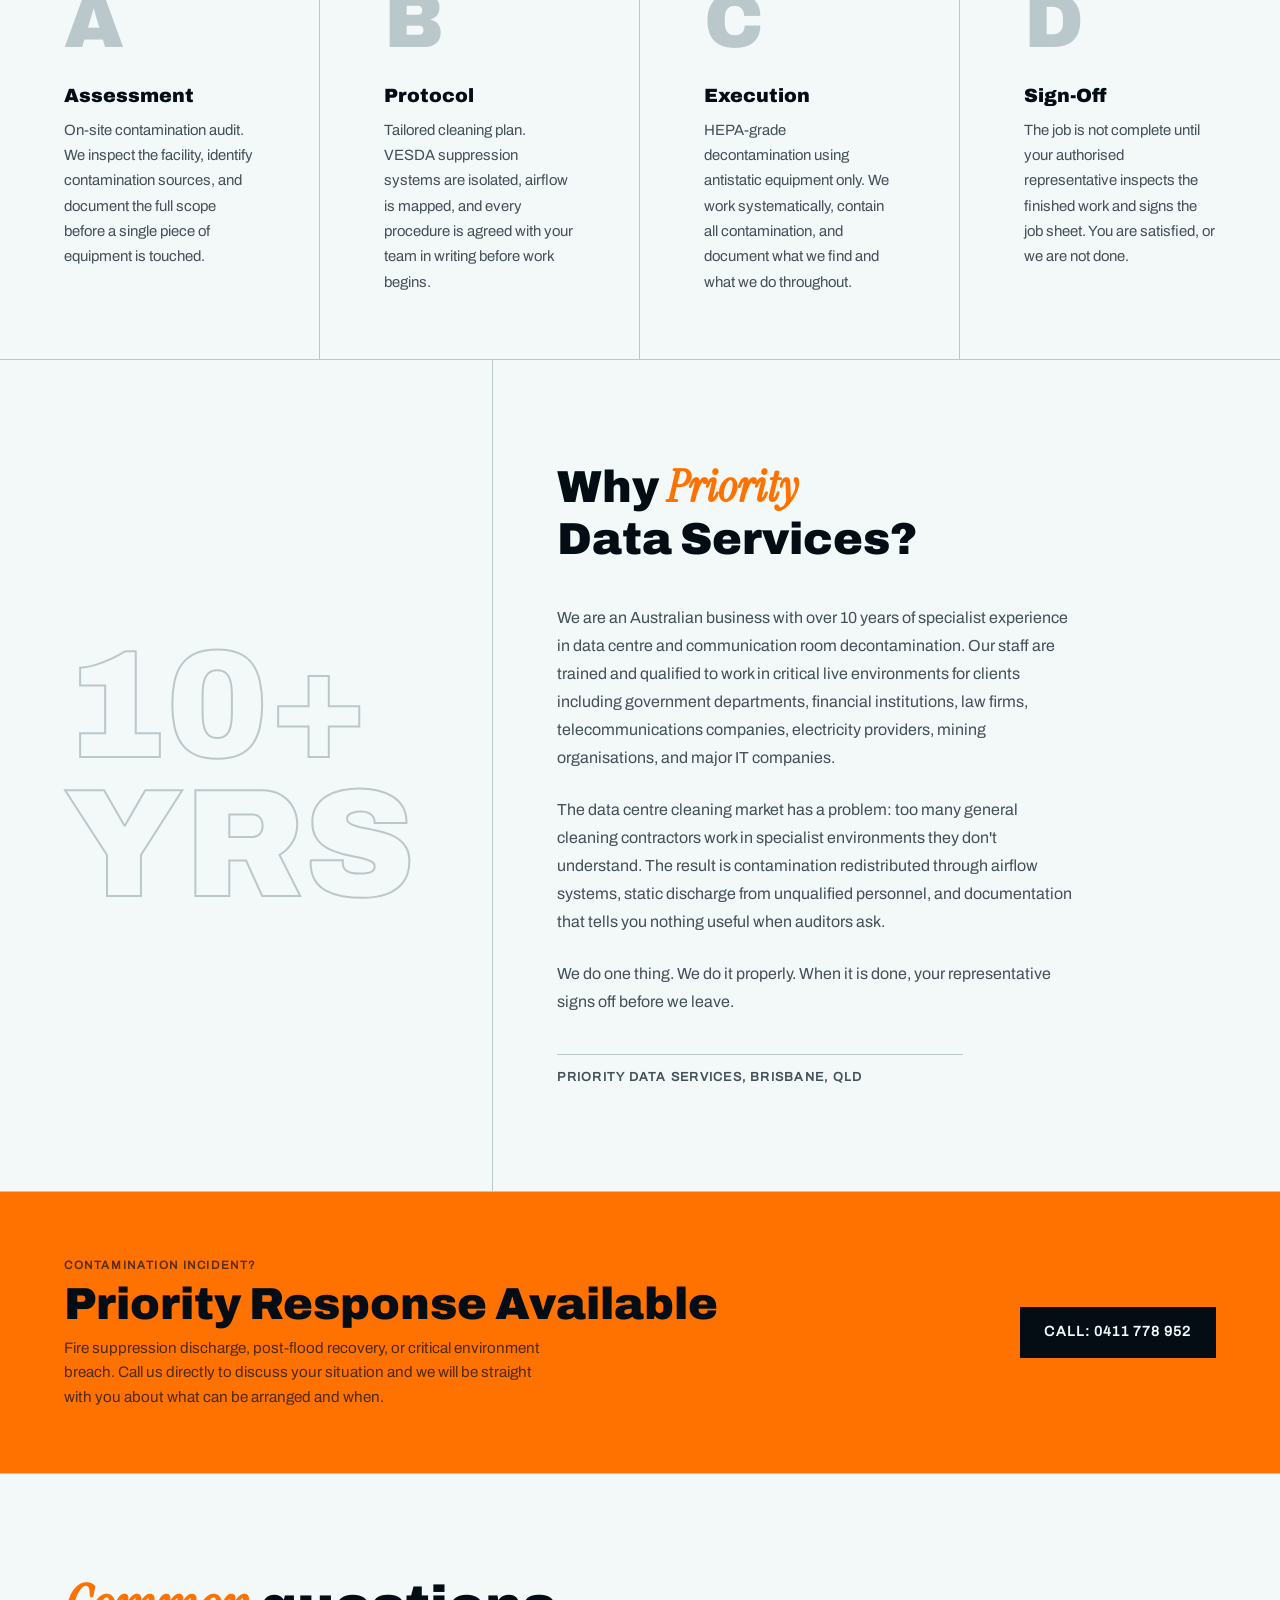
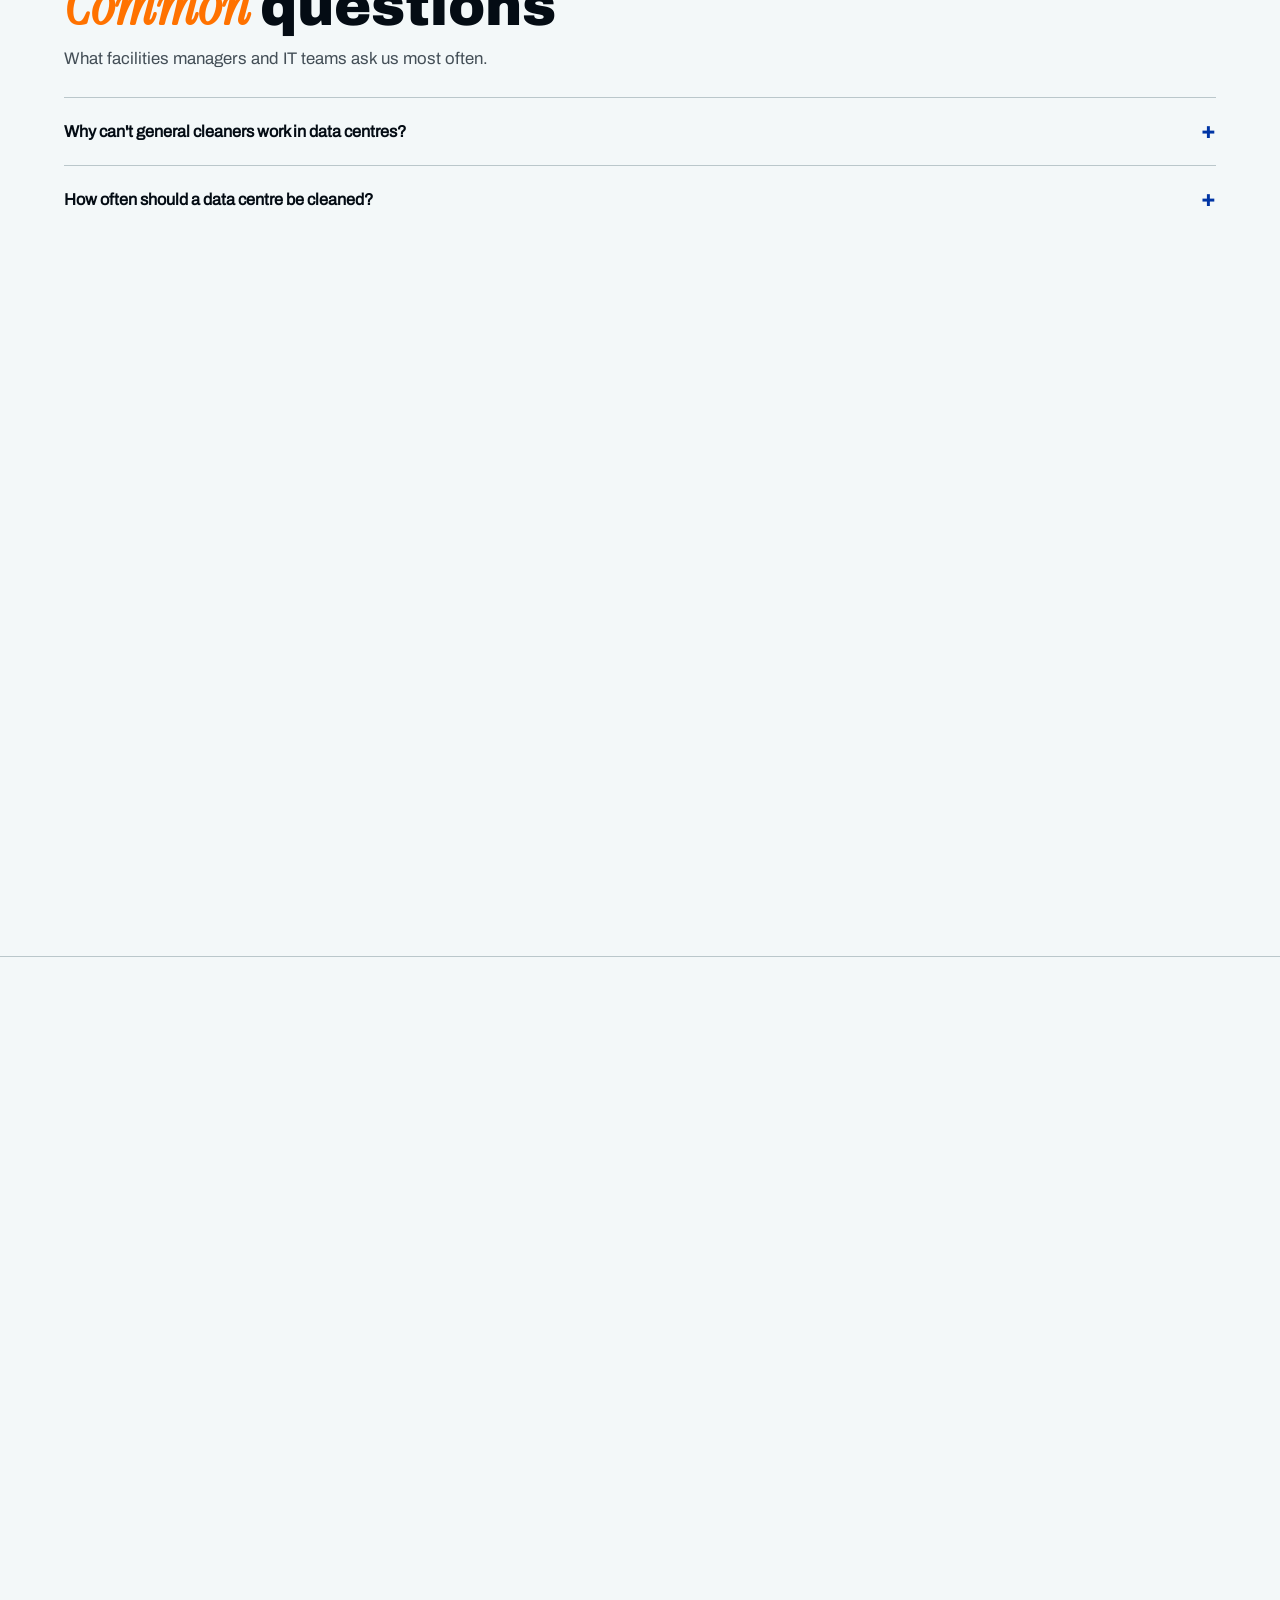
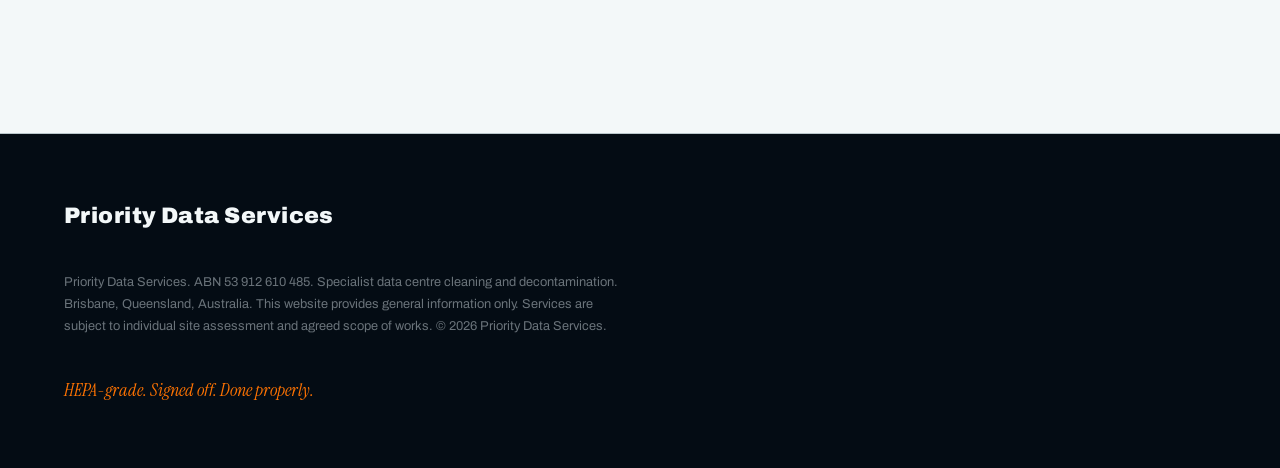
==== commit b05547b6: "Fix before/after labels: truly pinned to photo corners, not handle Labels now sit directly in .compa" ====
--- a/index.html
+++ b/index.html
@@ -243,72 +243,72 @@
     </div>
     <div class="compare-grid">
       <div class="compare" data-compare>
+        <span class="compare__label compare__label--before">Before</span>
+        <span class="compare__label compare__label--after">After</span>
         <img class="compare__img compare__img--after" src="images/priority-data-services-network-switch-after-cleaning.jpg" alt="Network switch after HEPA-grade cleaning by Priority Data Services" width="800" height="530" loading="lazy">
         <img class="compare__img compare__img--before" src="images/priority-data-services-network-switch-before-cleaning.jpg" alt="Dust-contaminated network switch before cleaning by Priority Data Services" width="800" height="530" loading="lazy">
         <div class="compare__handle" aria-hidden="true">
           <div class="compare__line"></div>
           <div class="compare__grip"></div>
-          <span class="compare__label compare__label--before">Before</span>
-          <span class="compare__label compare__label--after">After</span>
-        </div>
+          </div>
         <p class="compare__caption">Network switch decontamination</p>
       </div>
       <div class="compare" data-compare>
+        <span class="compare__label compare__label--before">Before</span>
+        <span class="compare__label compare__label--after">After</span>
         <img class="compare__img compare__img--after" src="images/priority-data-services-workstation-after-cleaning.jpg" alt="Workstation after HEPA-grade decontamination by Priority Data Services" width="800" height="530" loading="lazy">
         <img class="compare__img compare__img--before" src="images/priority-data-services-workstation-before-cleaning.jpg" alt="Dust-contaminated workstation before cleaning by Priority Data Services" width="800" height="530" loading="lazy">
         <div class="compare__handle" aria-hidden="true">
           <div class="compare__line"></div>
           <div class="compare__grip"></div>
-          <span class="compare__label compare__label--before">Before</span>
-          <span class="compare__label compare__label--after">After</span>
-        </div>
+          </div>
         <p class="compare__caption">Workstation internal decontamination</p>
       </div>
       <div class="compare" data-compare>
+        <span class="compare__label compare__label--before">Before</span>
+        <span class="compare__label compare__label--after">After</span>
         <img class="compare__img compare__img--after" src="images/priority-data-services-power-supply-after-cleaning.jpg" alt="Server power supply after HEPA decontamination by Priority Data Services" width="800" height="530" loading="lazy">
         <img class="compare__img compare__img--before" src="images/priority-data-services-power-supply-before-cleaning.jpg" alt="Heavily contaminated power supply before cleaning by Priority Data Services" width="800" height="530" loading="lazy">
         <div class="compare__handle" aria-hidden="true">
           <div class="compare__line"></div>
           <div class="compare__grip"></div>
-          <span class="compare__label compare__label--before">Before</span>
-          <span class="compare__label compare__label--after">After</span>
-        </div>
+          </div>
         <p class="compare__caption">Server power supply restoration</p>
       </div>
 
       <div class="compare" data-compare>
+        <span class="compare__label compare__label--before">Before</span>
+        <span class="compare__label compare__label--after">After</span>
         <img class="compare__img compare__img--after" src="images/priority-data-services-dusty-motherboard-after.webp" alt="Motherboard after specialist decontamination by Priority Data Services" loading="lazy">
         <img class="compare__img compare__img--before" src="images/priority-data-services-dusty-motherboard-before.webp" alt="Heavily contaminated motherboard before cleaning by Priority Data Services" loading="lazy">
         <div class="compare__handle" aria-hidden="true">
           <div class="compare__line"></div>
           <div class="compare__grip"></div>
-          <span class="compare__label compare__label--before">Before</span>
-          <span class="compare__label compare__label--after">After</span>
-        </div>
+          </div>
         <p class="compare__caption">Motherboard decontamination</p>
       </div>
 
       <div class="compare" data-compare>
+        <span class="compare__label compare__label--before">Before</span>
+        <span class="compare__label compare__label--after">After</span>
         <img class="compare__img compare__img--after" src="images/priority-data-services-fire-damaged-equipment-after.webp" alt="Fire-damaged equipment after technical restoration by Priority Data Services" loading="lazy">
         <img class="compare__img compare__img--before" src="images/priority-data-services-fire-damaged-equipment-before.webp" alt="Fire-damaged equipment before restoration by Priority Data Services" loading="lazy">
         <div class="compare__handle" aria-hidden="true">
           <div class="compare__line"></div>
           <div class="compare__grip"></div>
-          <span class="compare__label compare__label--before">Before</span>
-          <span class="compare__label compare__label--after">After</span>
-        </div>
+          </div>
         <p class="compare__caption">Fire damage restoration</p>
       </div>
 
       <div class="compare" data-compare>
+        <span class="compare__label compare__label--before">Before</span>
+        <span class="compare__label compare__label--after">After</span>
         <img class="compare__img compare__img--after" src="images/priority-data-services-tv-before-cleaning.webp" alt="Television after specialist cleaning by Priority Data Services" loading="lazy">
         <img class="compare__img compare__img--before" src="images/priority-data-services-tv-after-cleaning.webp" alt="Dust-contaminated television before cleaning by Priority Data Services" loading="lazy">
         <div class="compare__handle" aria-hidden="true">
           <div class="compare__line"></div>
           <div class="compare__grip"></div>
-          <span class="compare__label compare__label--before">Before</span>
-          <span class="compare__label compare__label--after">After</span>
-        </div>
+          </div>
         <p class="compare__caption">Television cleaning</p>
       </div>
     </div>
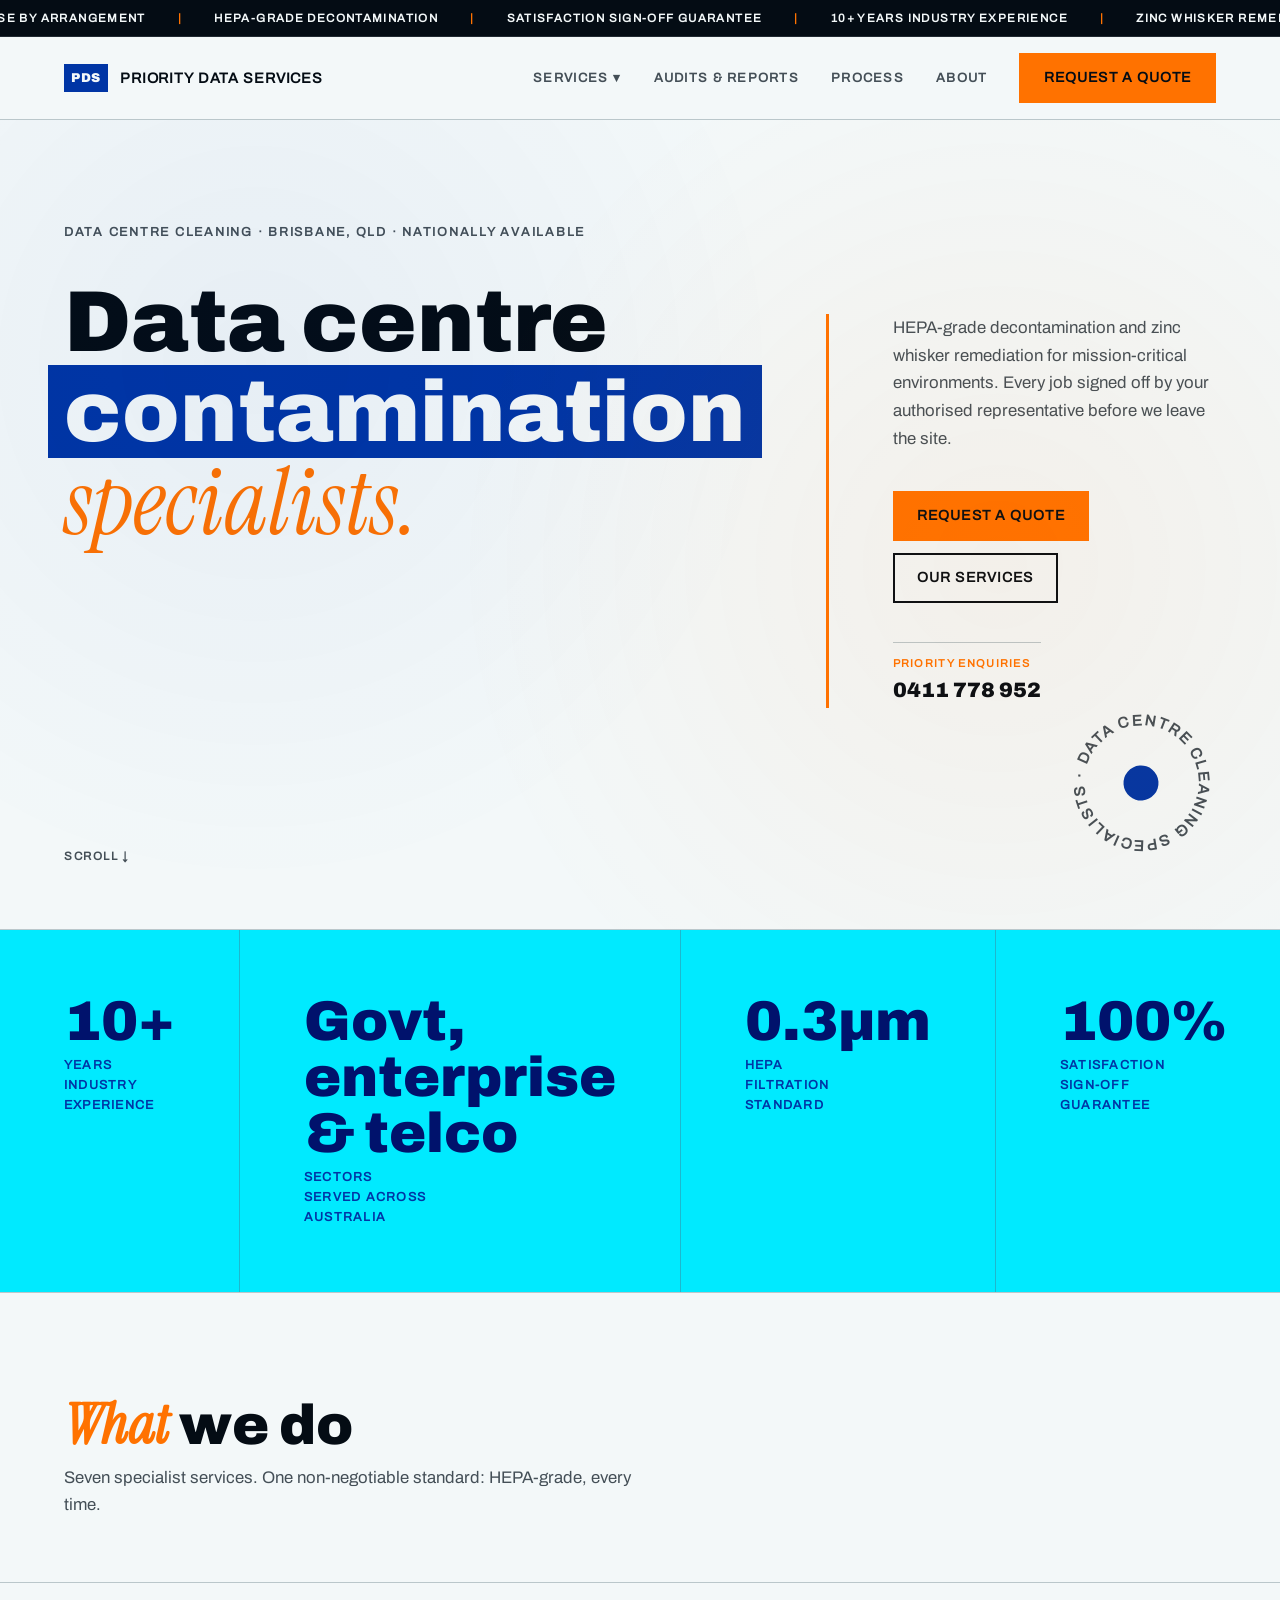
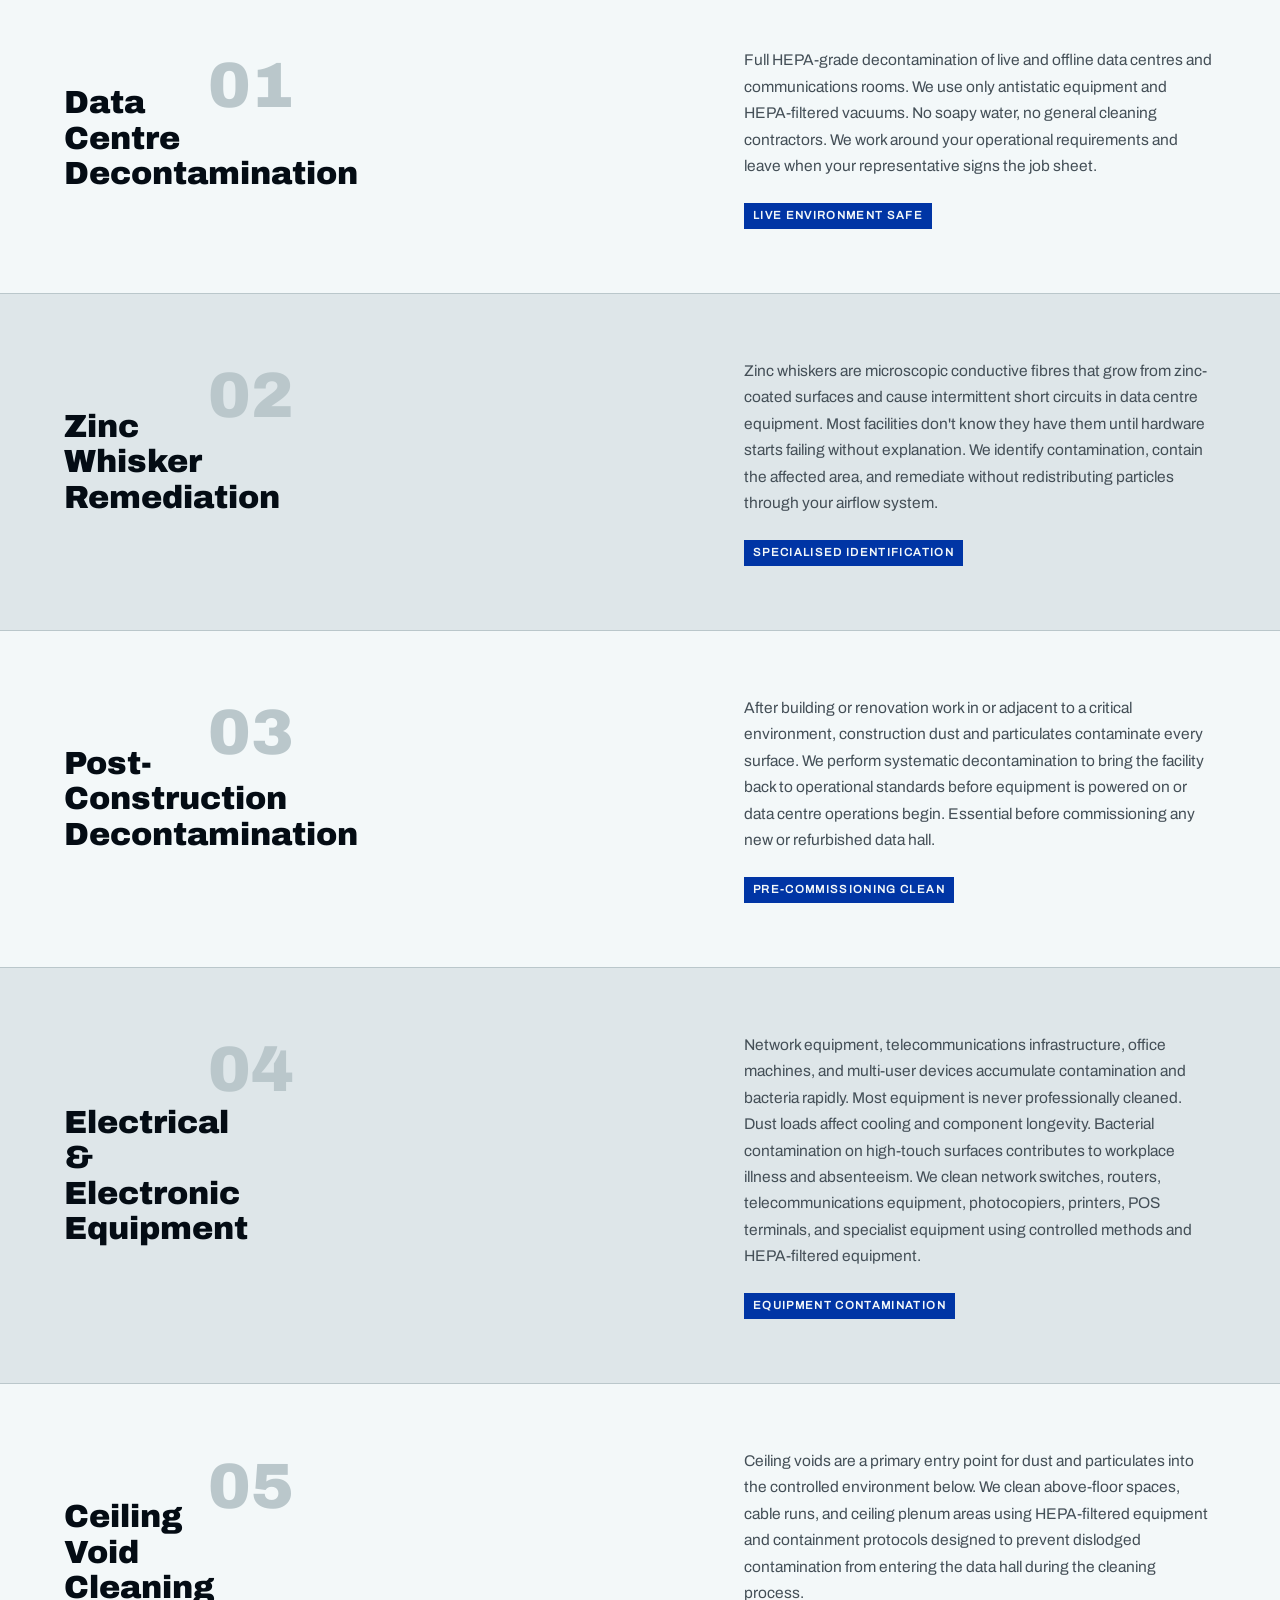
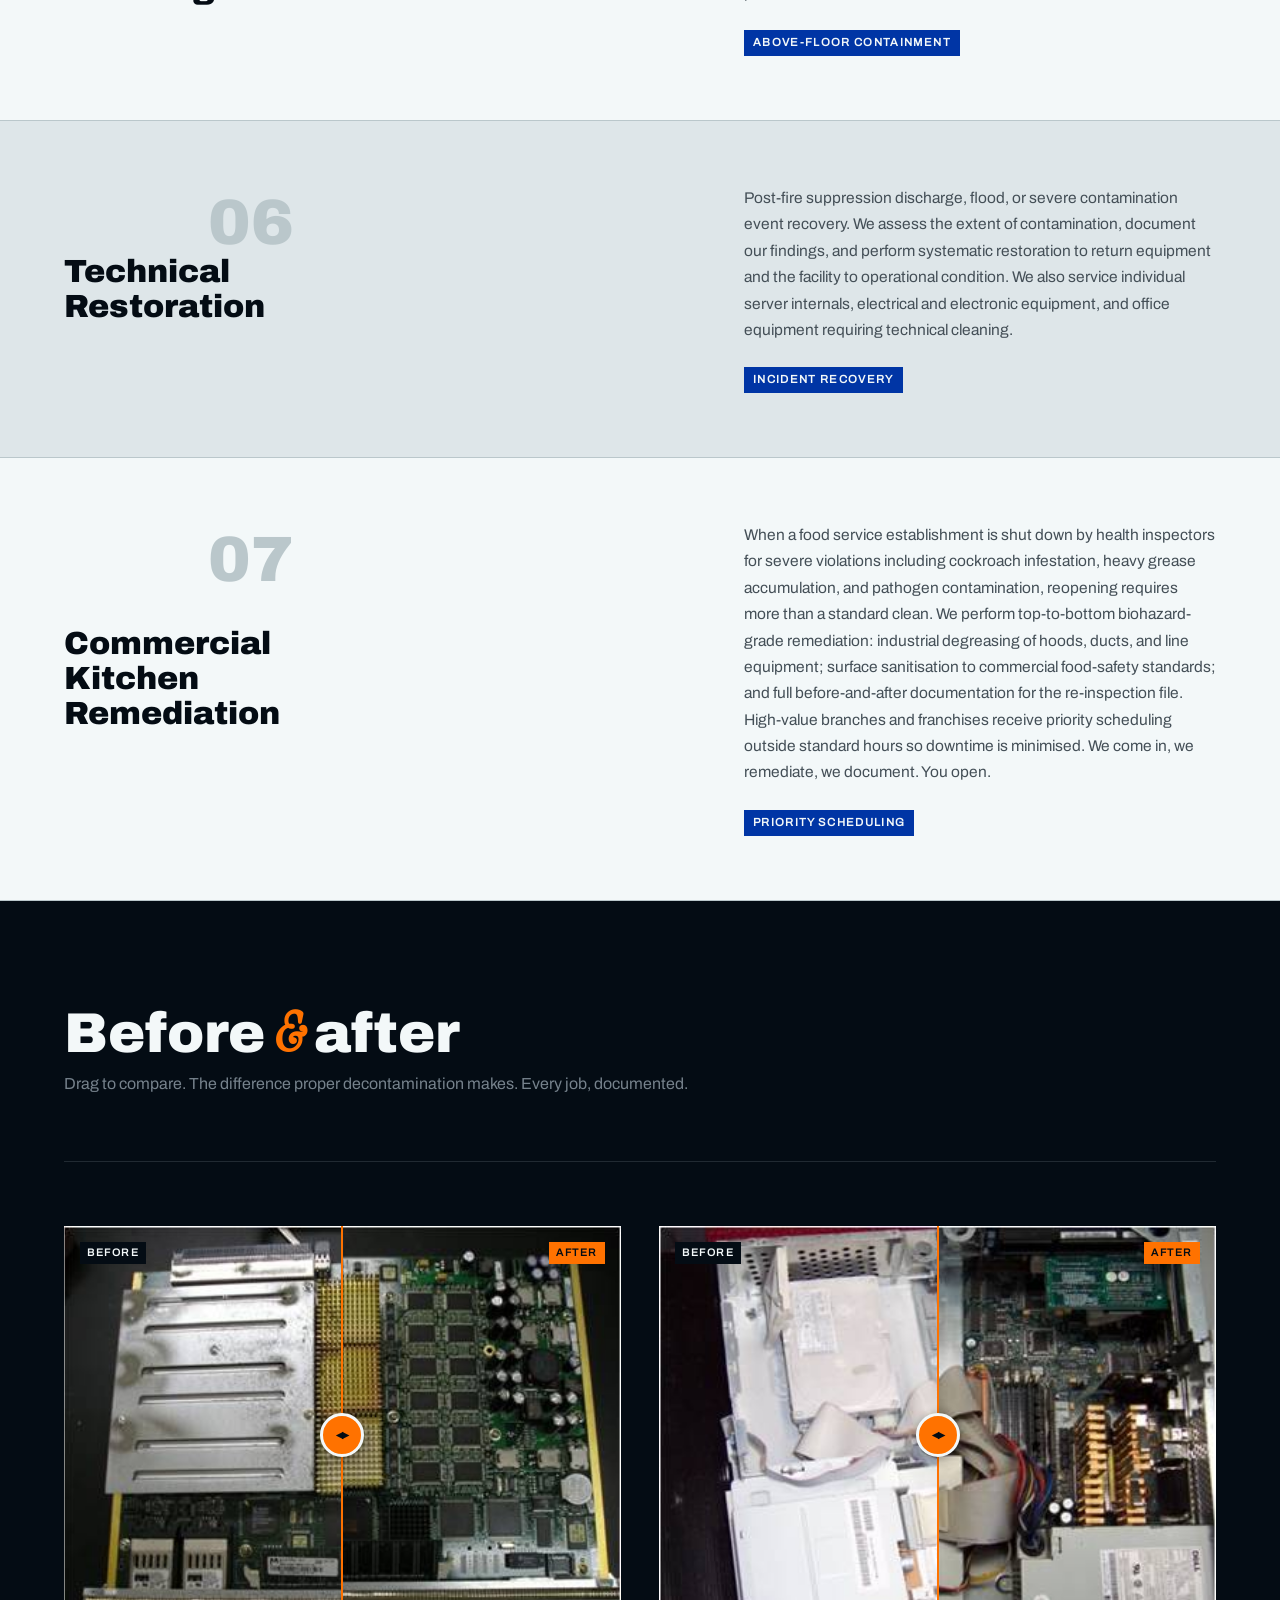
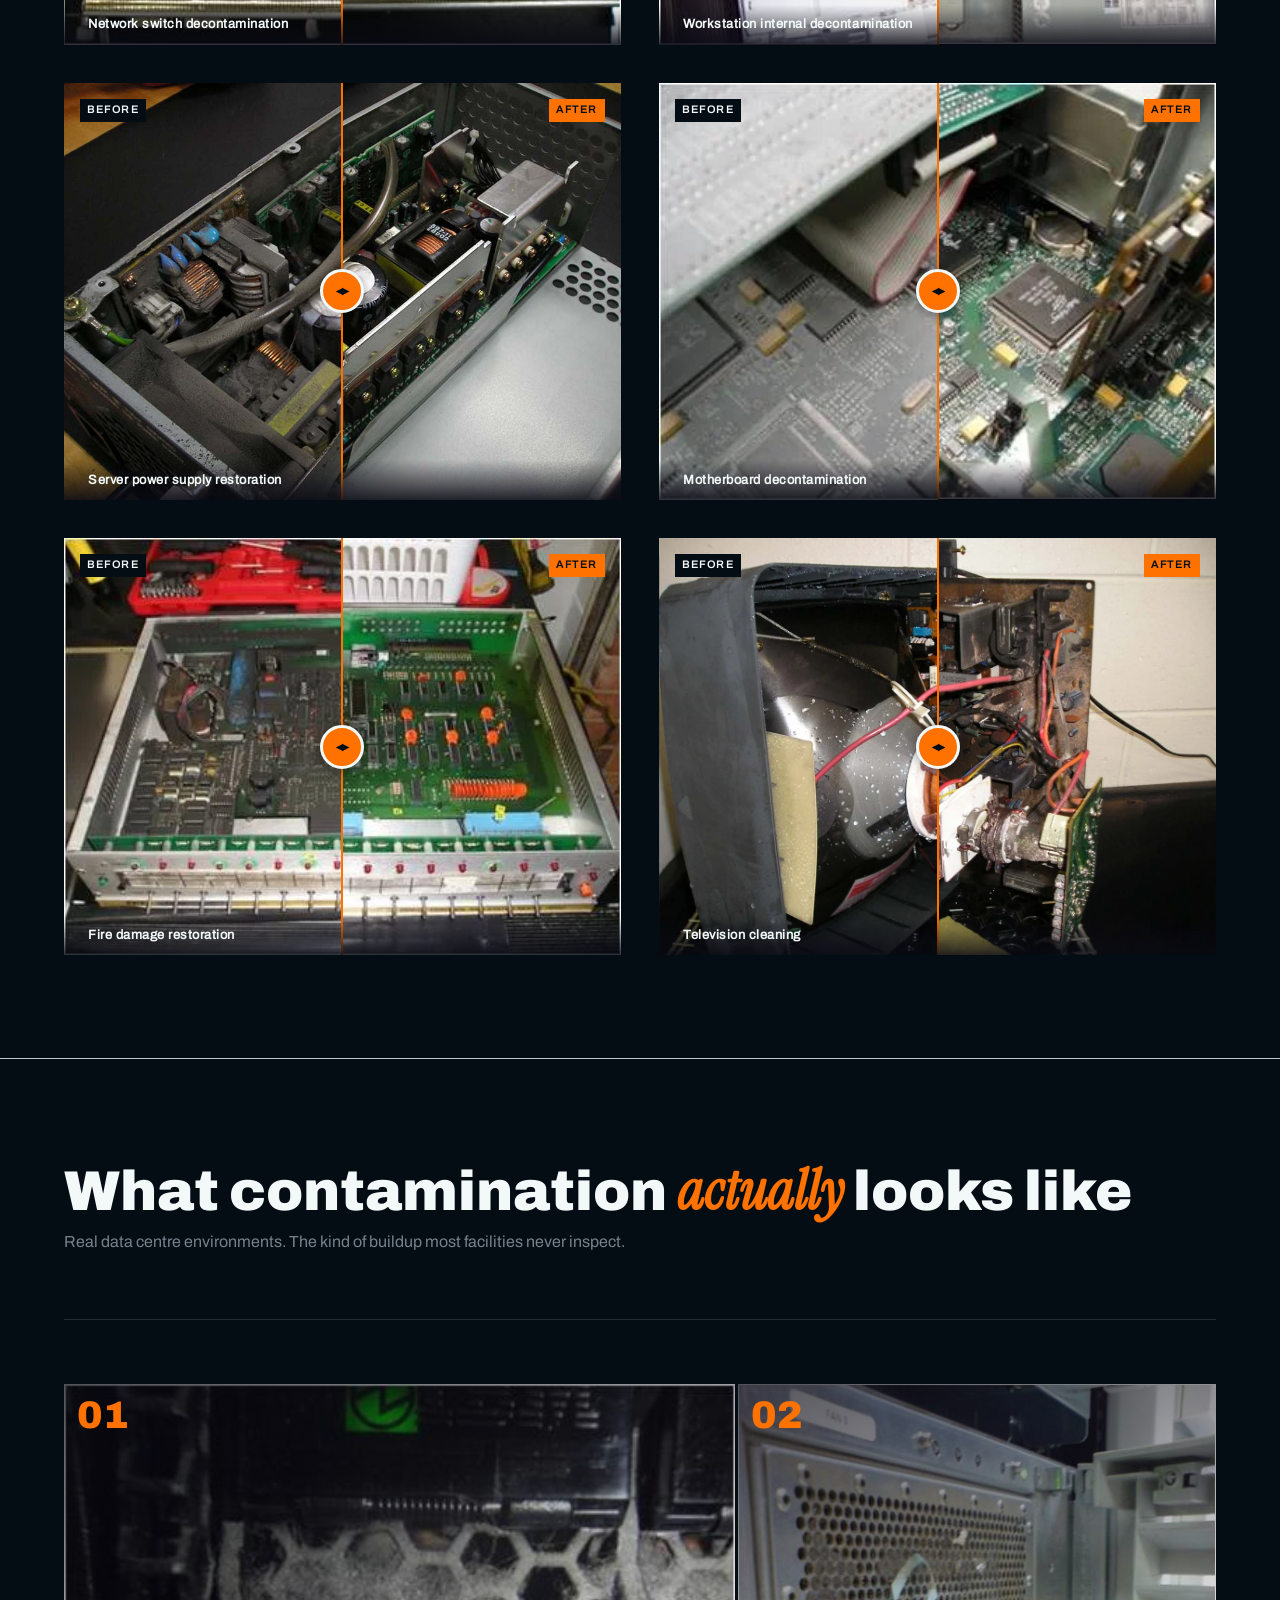
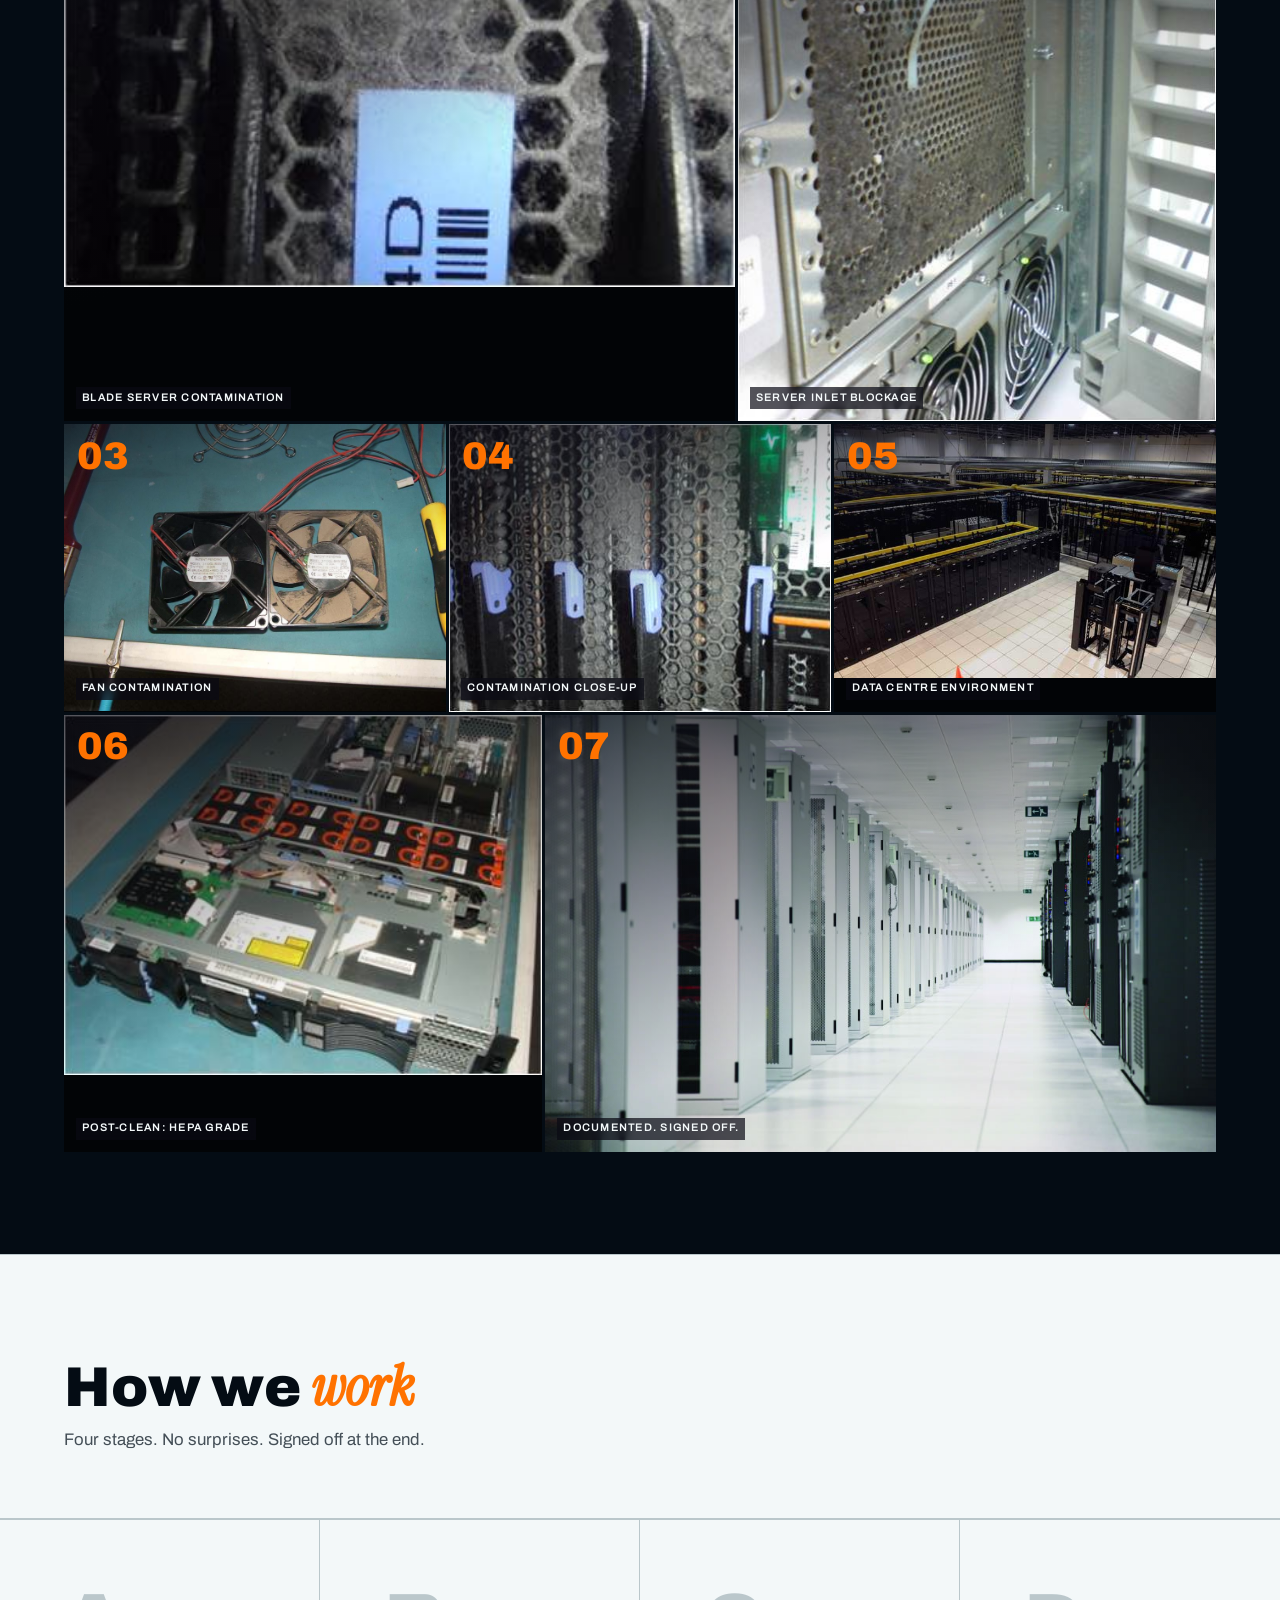
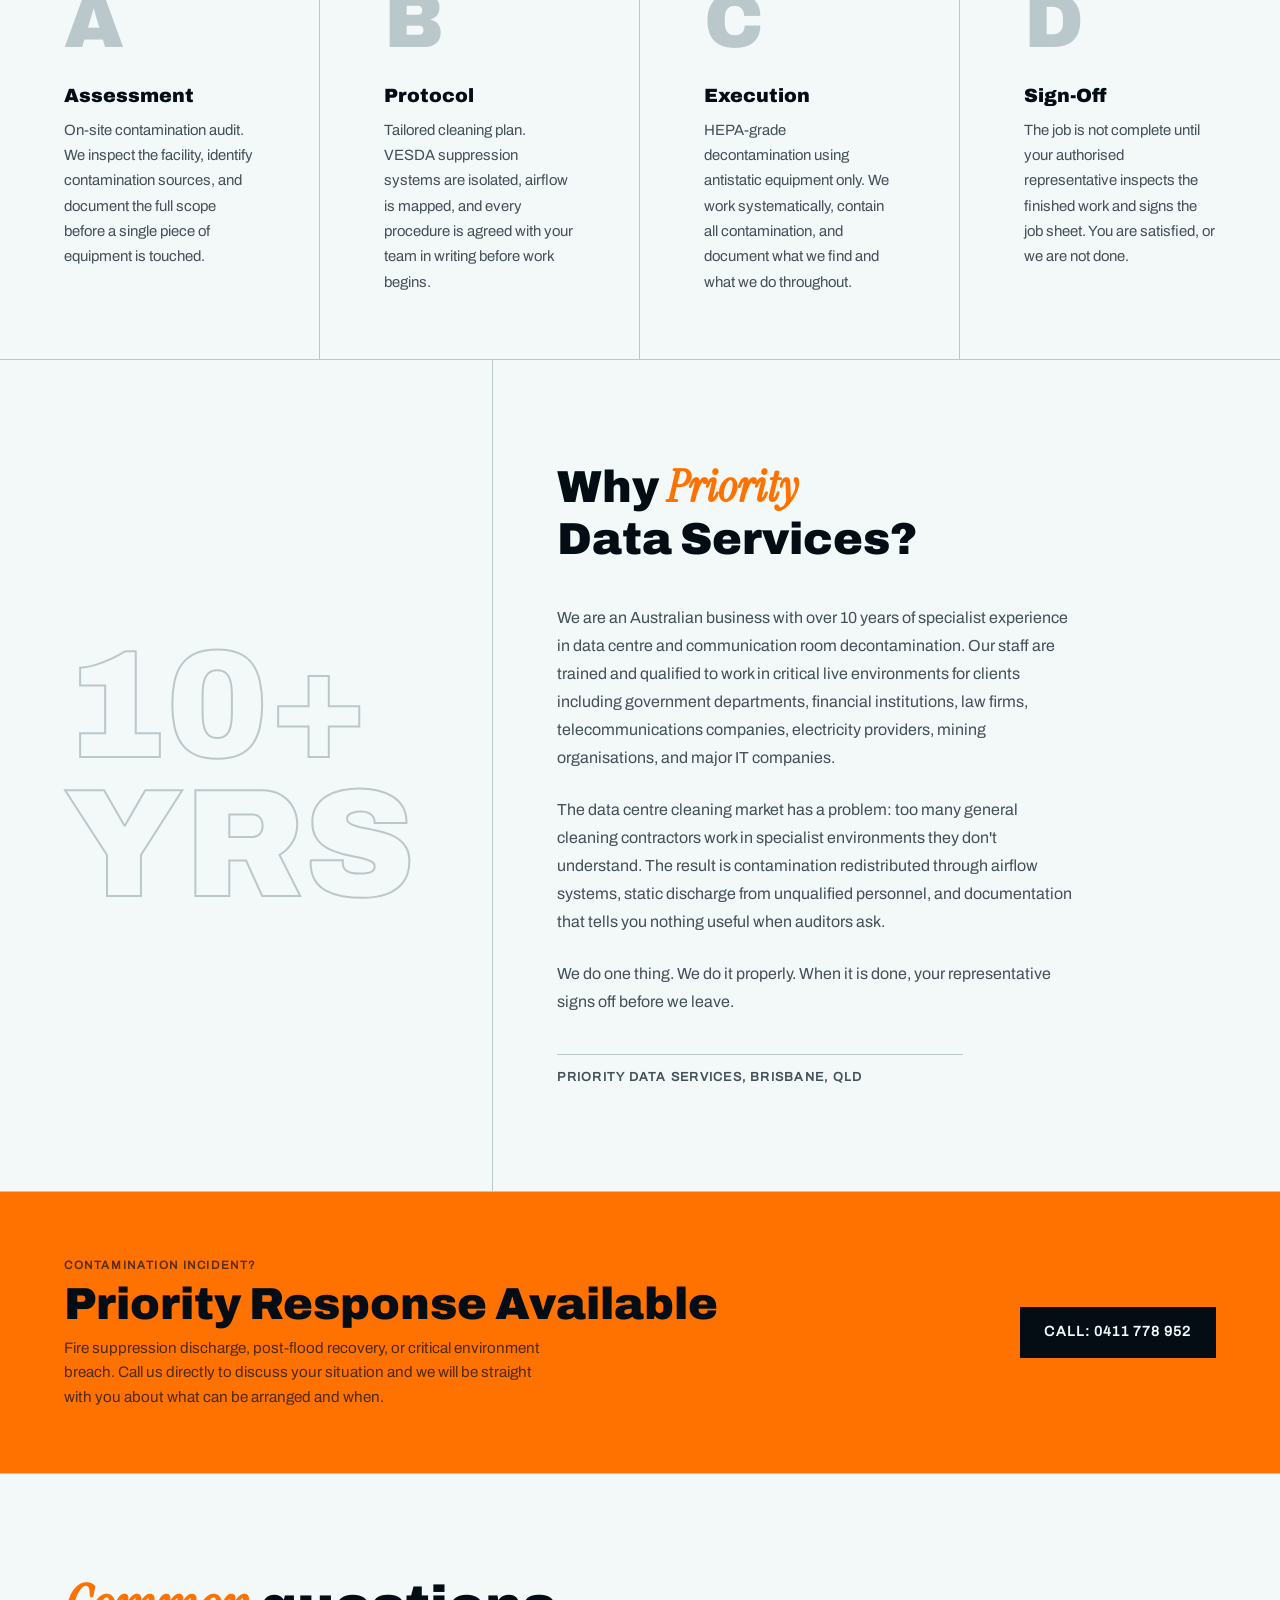
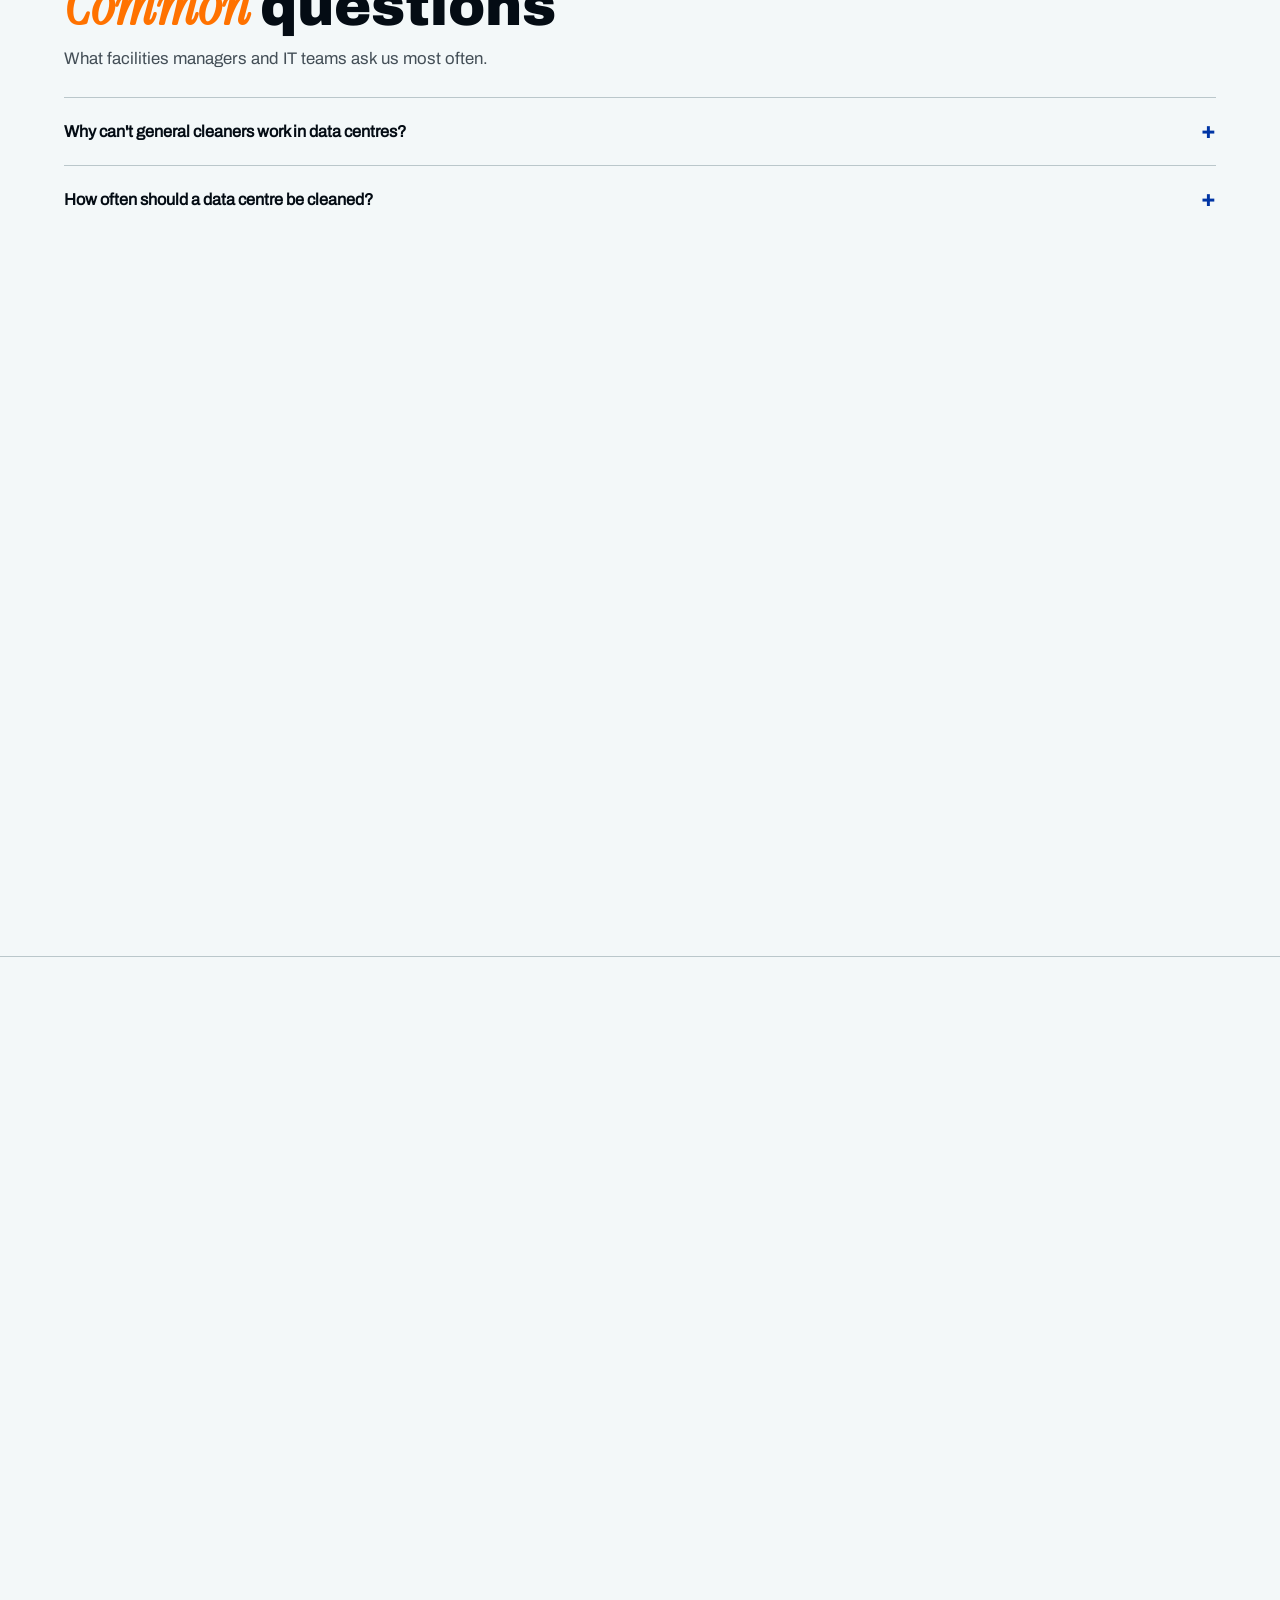
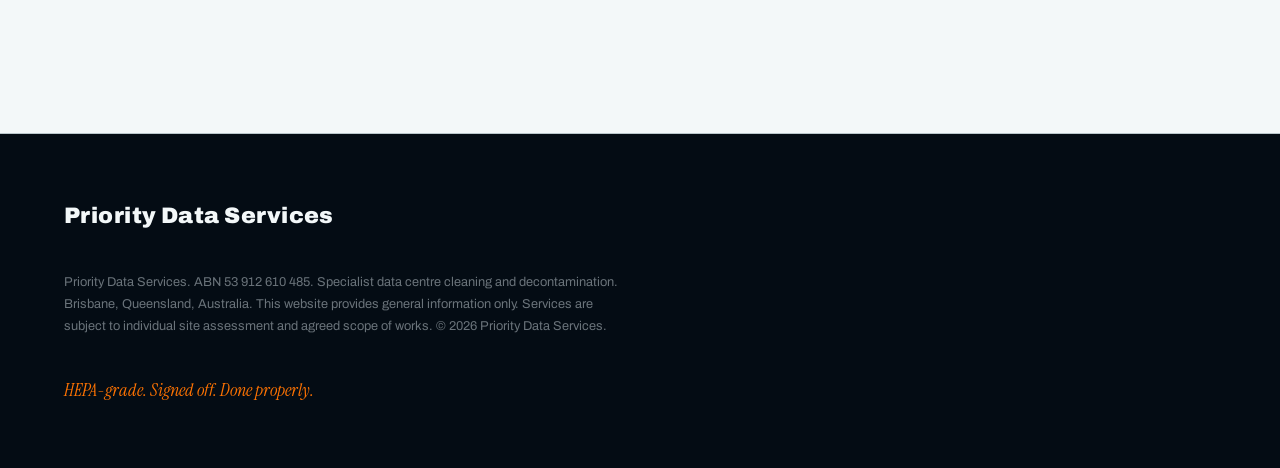
==== commit 794b975a: "Add close X button to mobile nav drawer" ====
--- a/index.html
+++ b/index.html
@@ -100,7 +100,8 @@
 
 <!-- Mobile nav drawer -->
 <div class="mobile-nav" id="mobile-nav" aria-hidden="true">
-<nav aria-label="Mobile navigation">
+  <button class="mobile-nav__close" aria-label="Close menu">&#215;</button>
+  <nav aria-label="Mobile navigation">
     <p class="mobile-nav__heading">Services</p>
     <a href="data-centre-decontamination.html">Data Centre Decontamination</a>
     <a href="zinc-whisker-remediation.html">Zinc Whisker Remediation</a>
--- a/style.css
+++ b/style.css
@@ -220,6 +220,7 @@
   color: var(--paper);
   white-space: nowrap;
   border-bottom: 1.5px solid oklch(28% 0.02 244);
+  overflow: clip;
 }
 .ticker__track {
   display: inline-flex;
@@ -349,6 +350,12 @@
   transition: transform 300ms var(--ease-out);
 }
 .mobile-nav.is-open { transform: translateX(0); }
+.mobile-nav__close {
+  position: absolute; top: 1.25rem; right: var(--gutter);
+  background: none; border: none; cursor: pointer;
+  color: var(--paper); font-size: 2rem; line-height: 1;
+  padding: 0.25rem 0.5rem;
+}
 .mobile-nav nav {
   display: flex; flex-direction: column; gap: 0;
 }
@@ -1014,6 +1021,7 @@
   .masthead__nav  { display: none; }
   .masthead__name { font-size: 0.65rem; letter-spacing: 0.04em; }
   .masthead__cta { display: none; }
+  .masthead { position: sticky; top: 0; }
 
   .hero {
     grid-template-columns: 1fr;
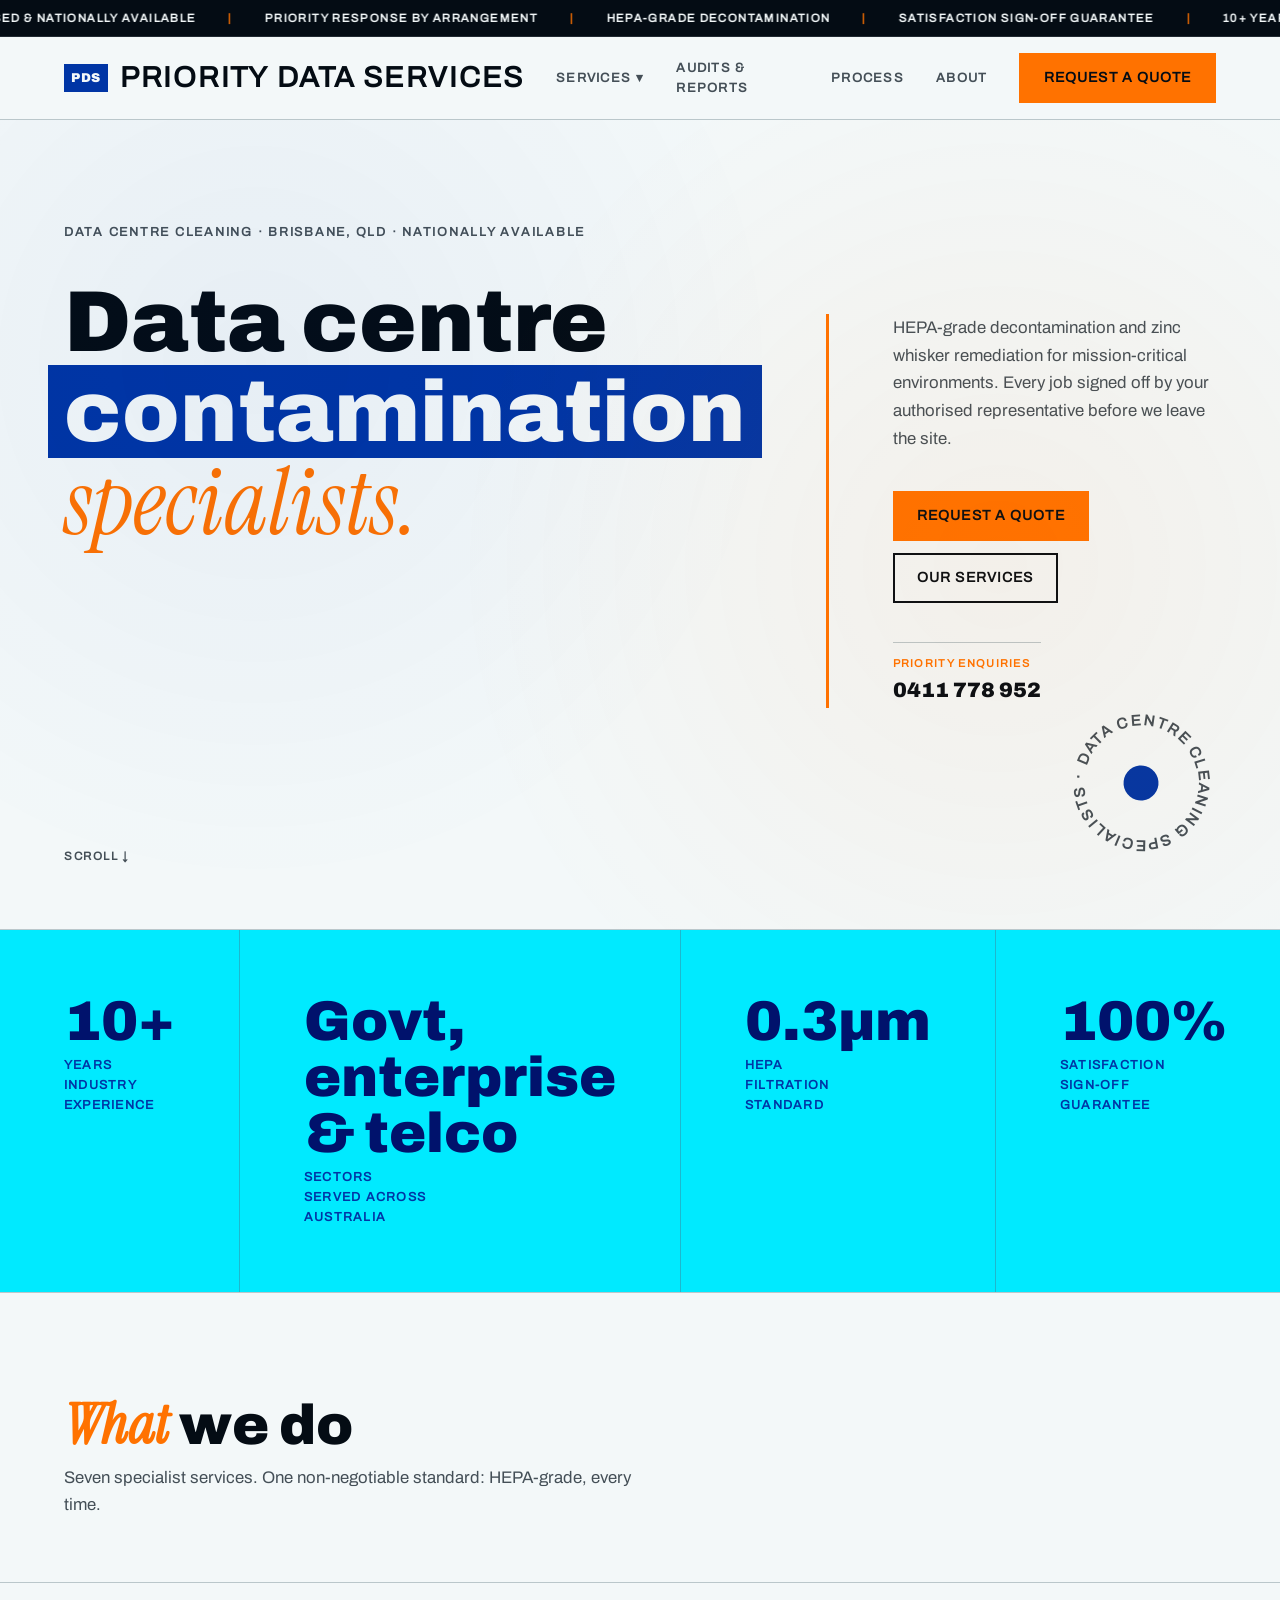
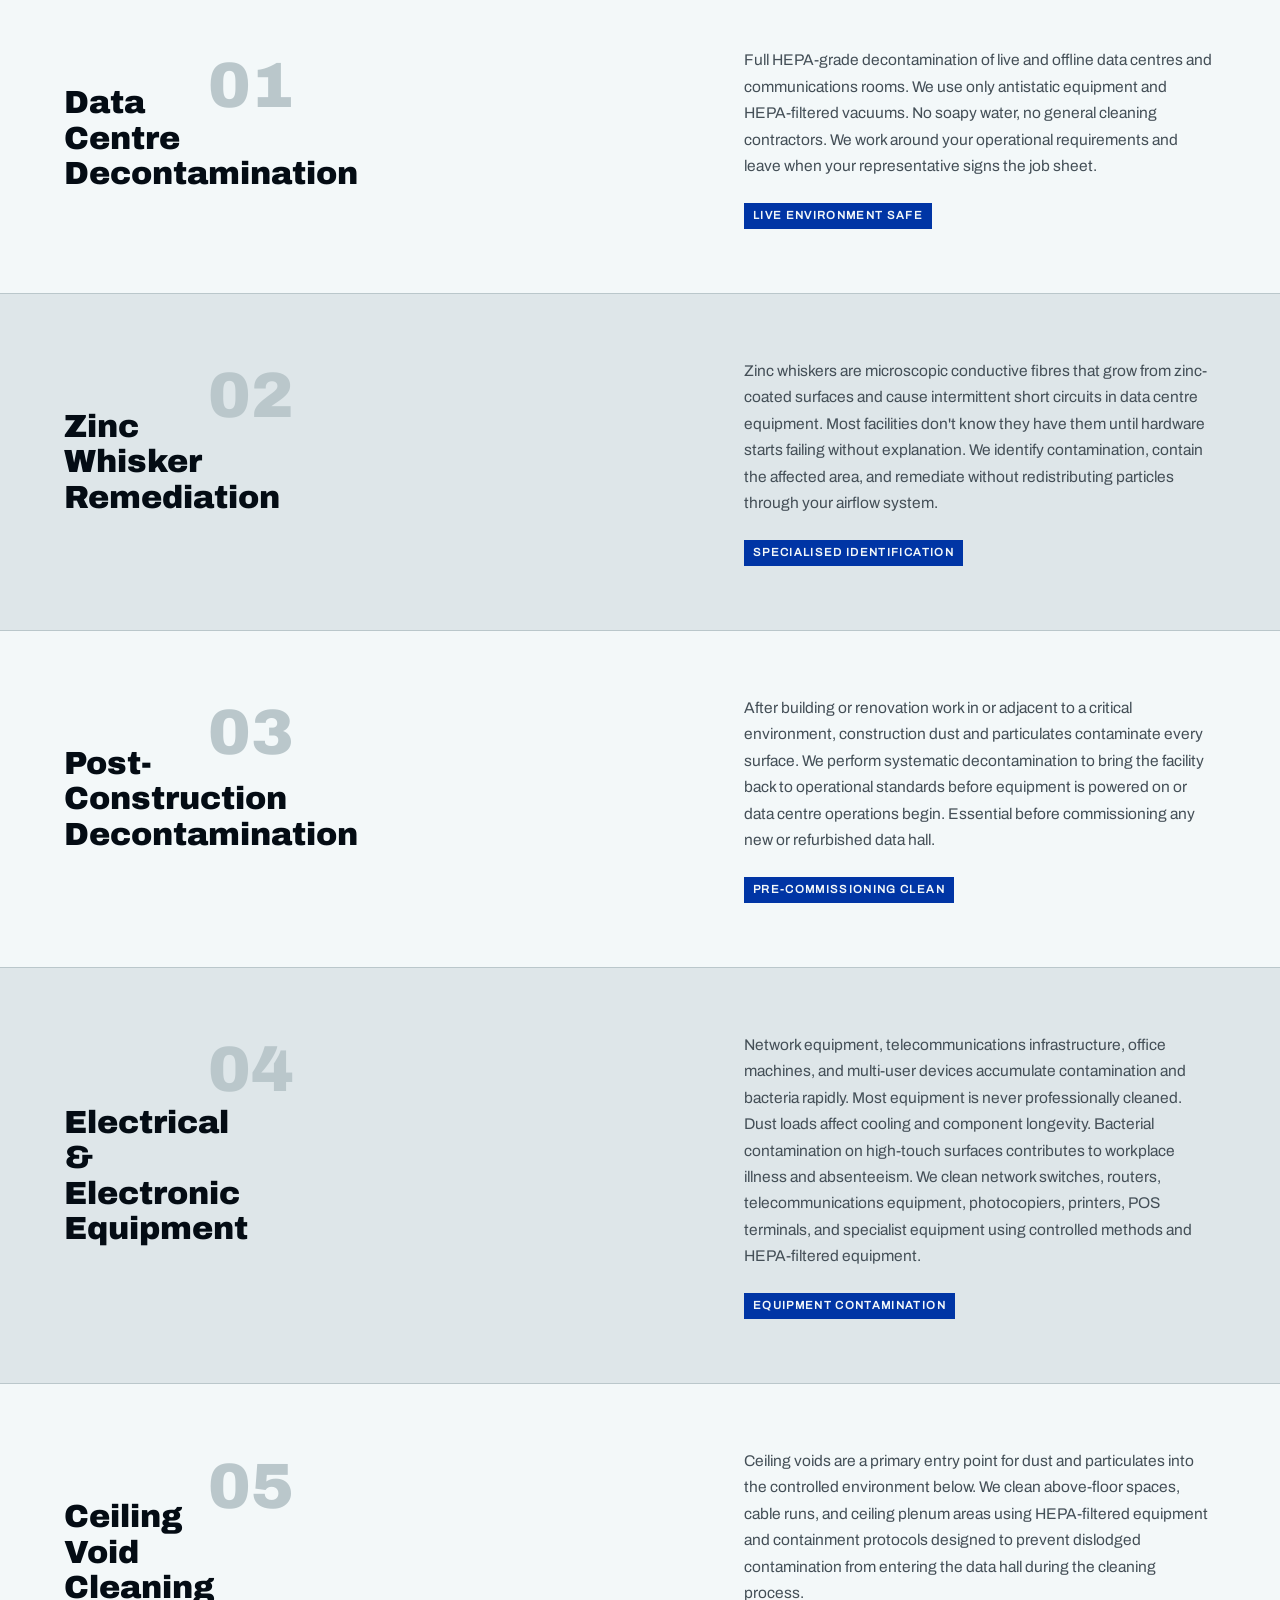
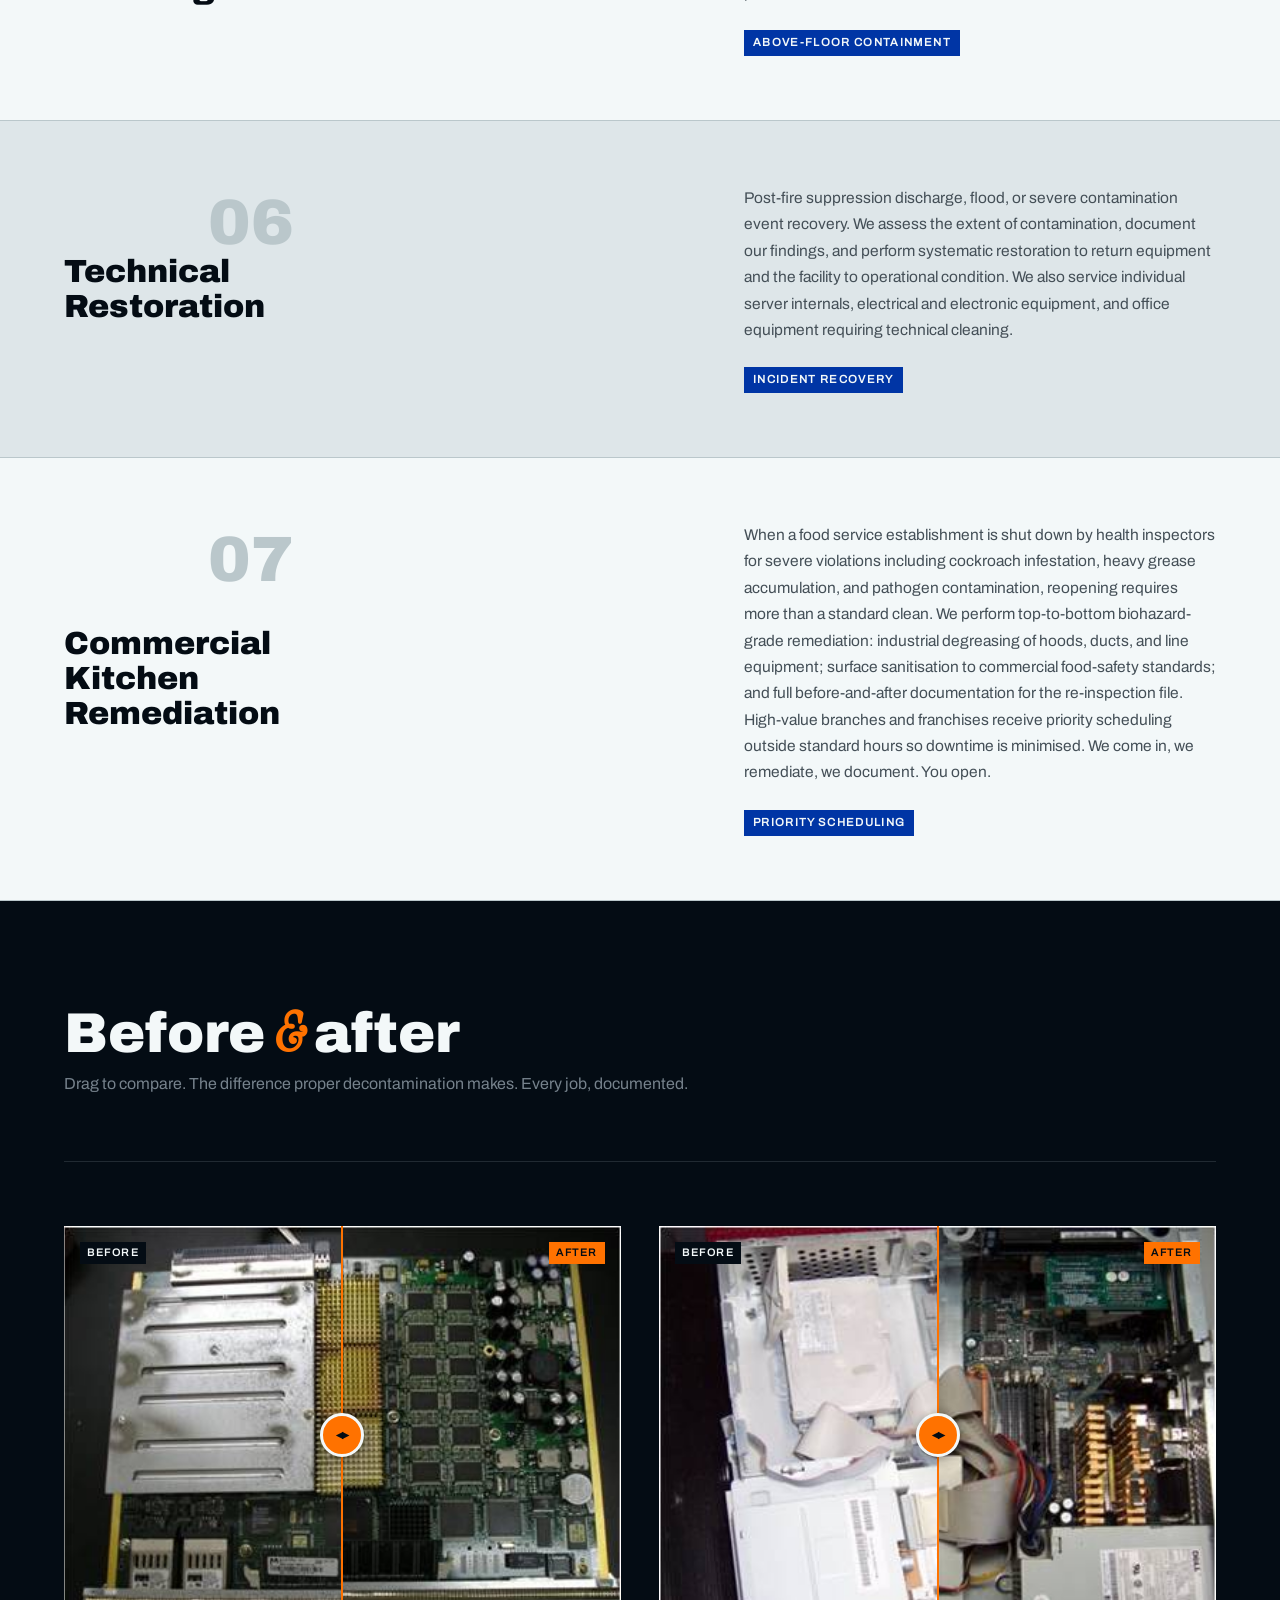
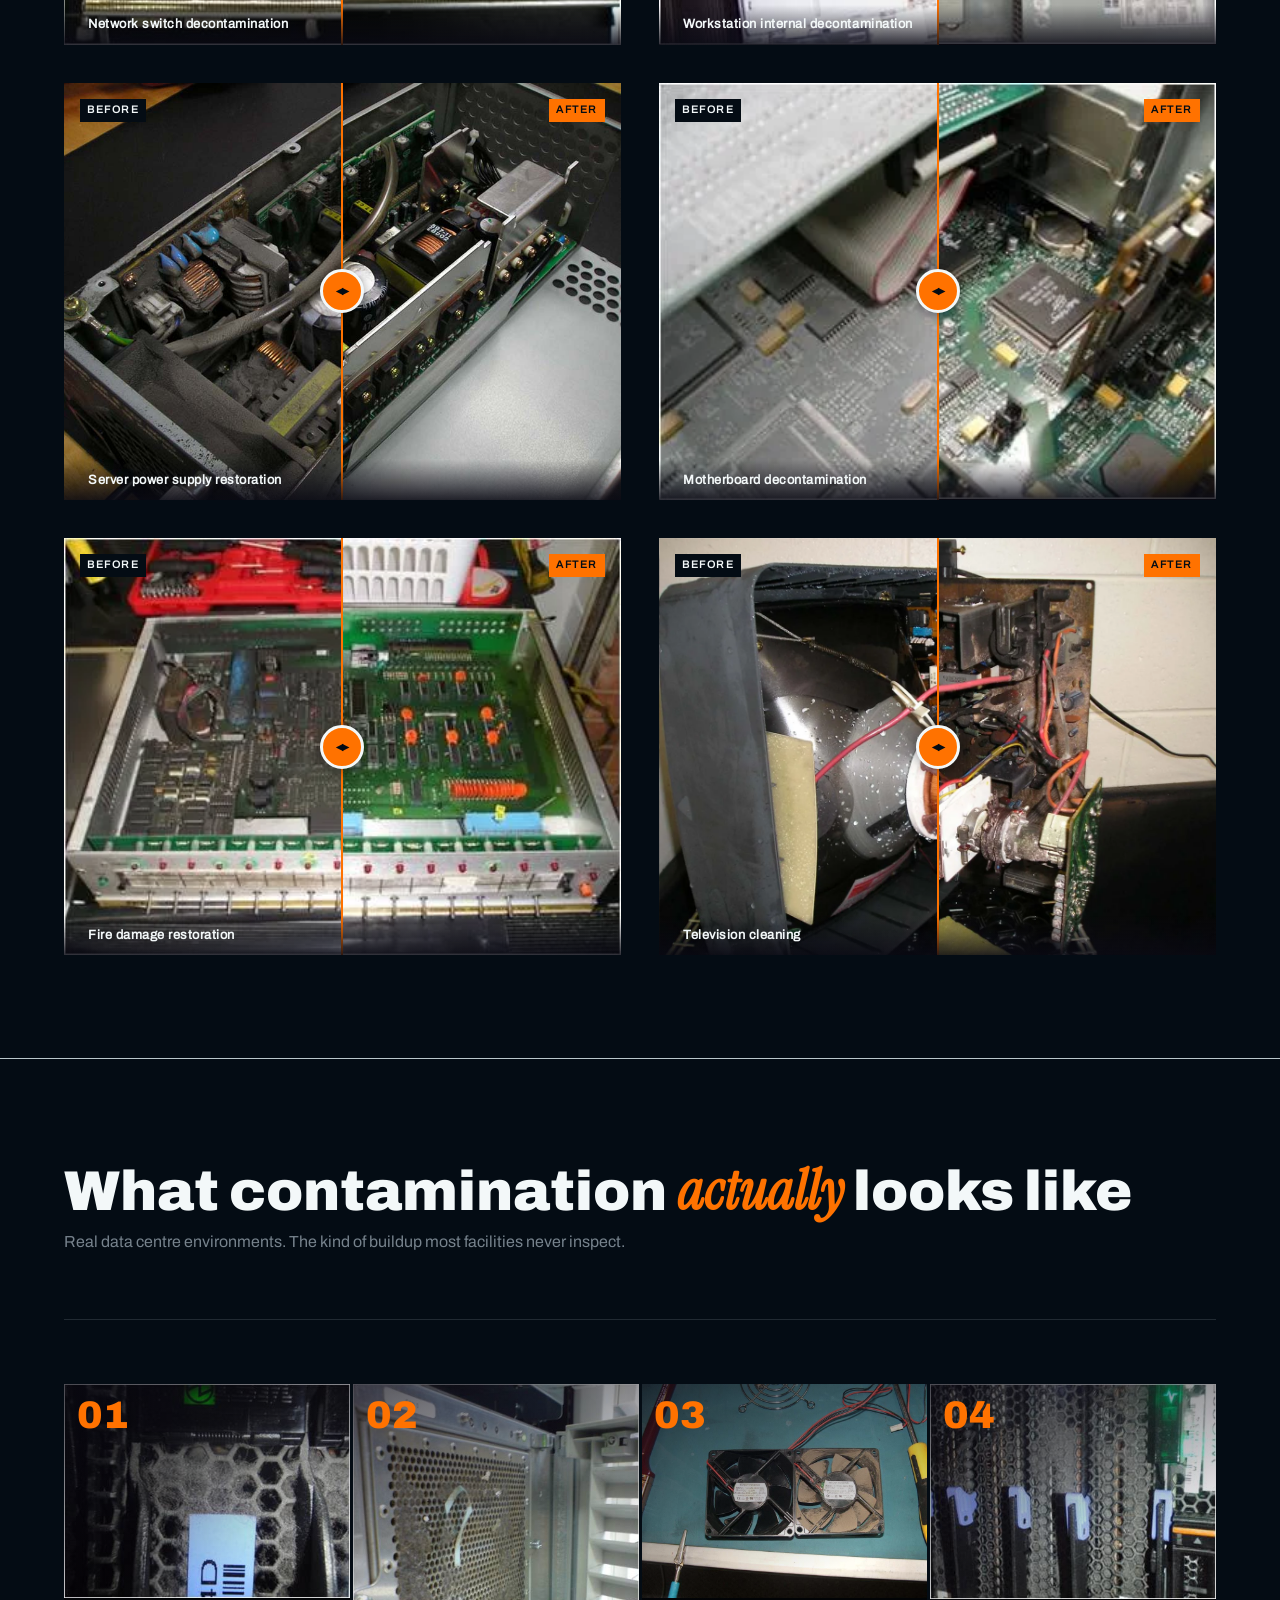
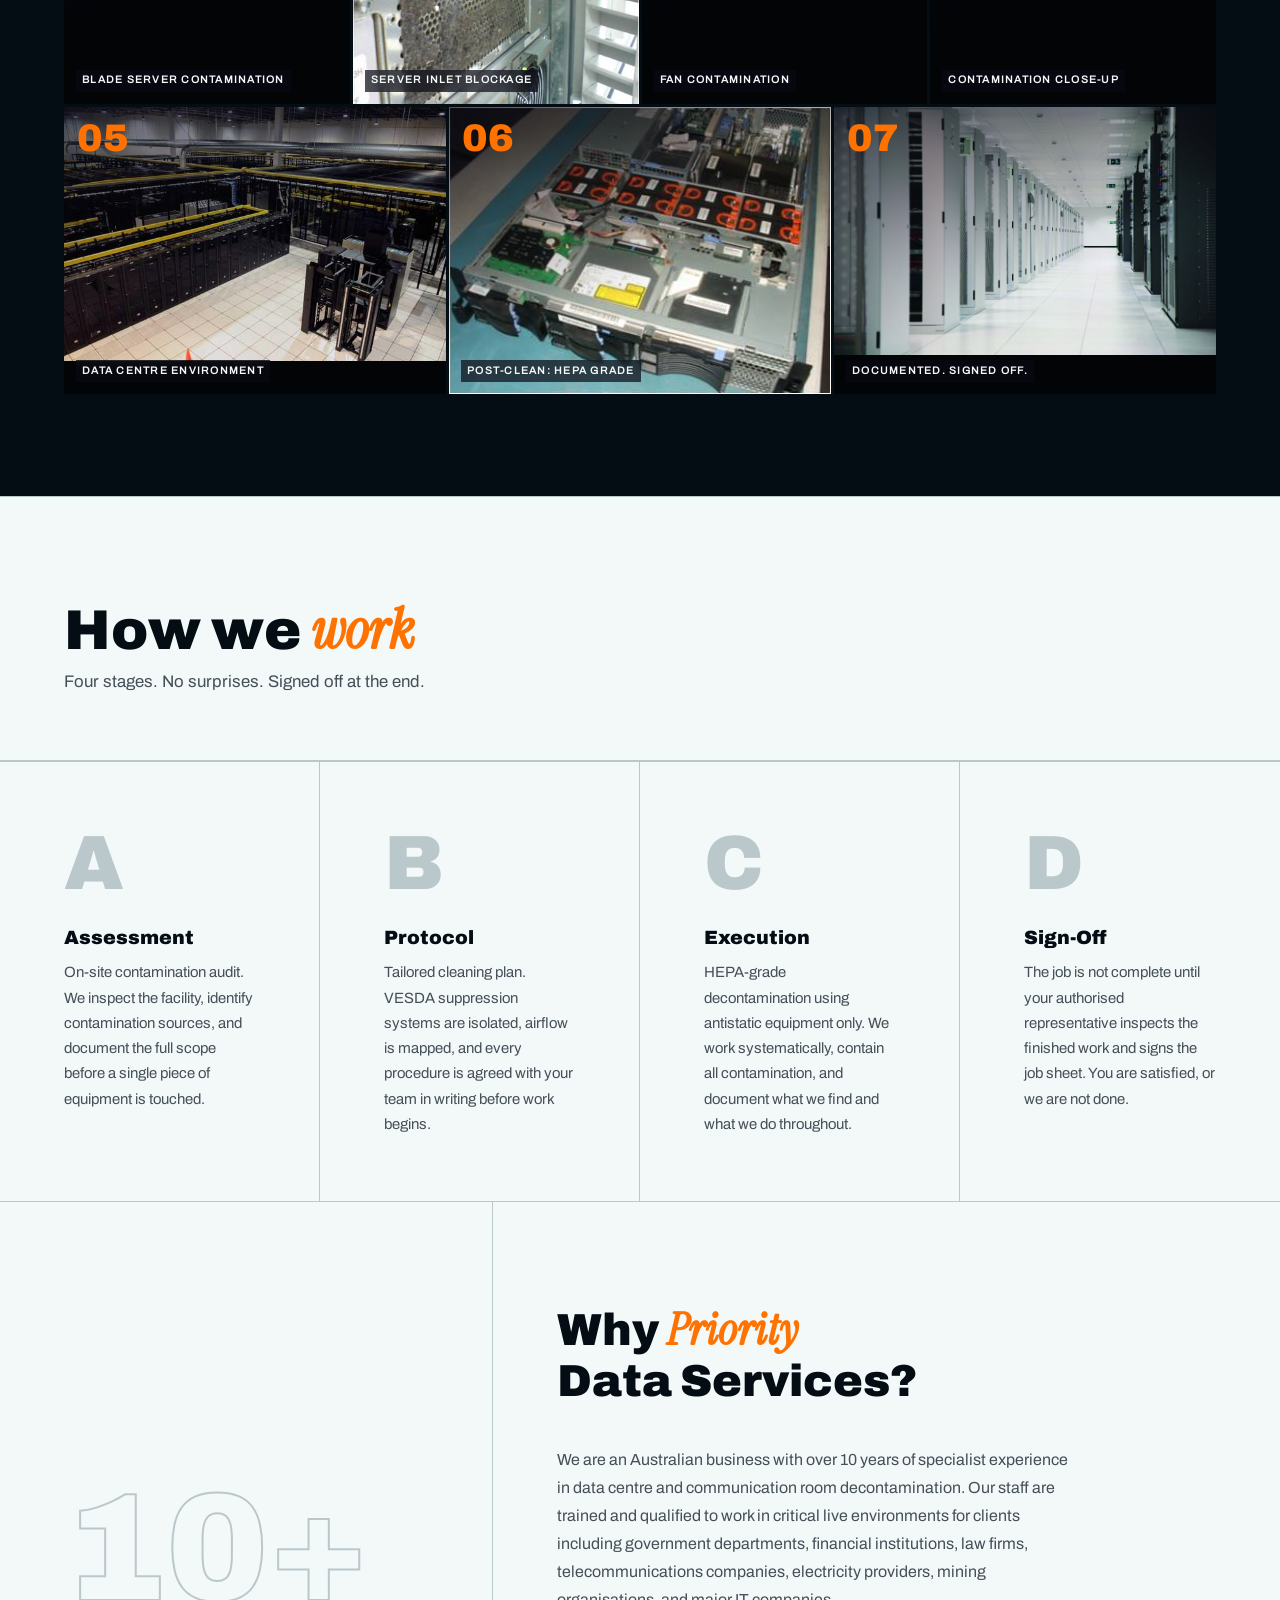
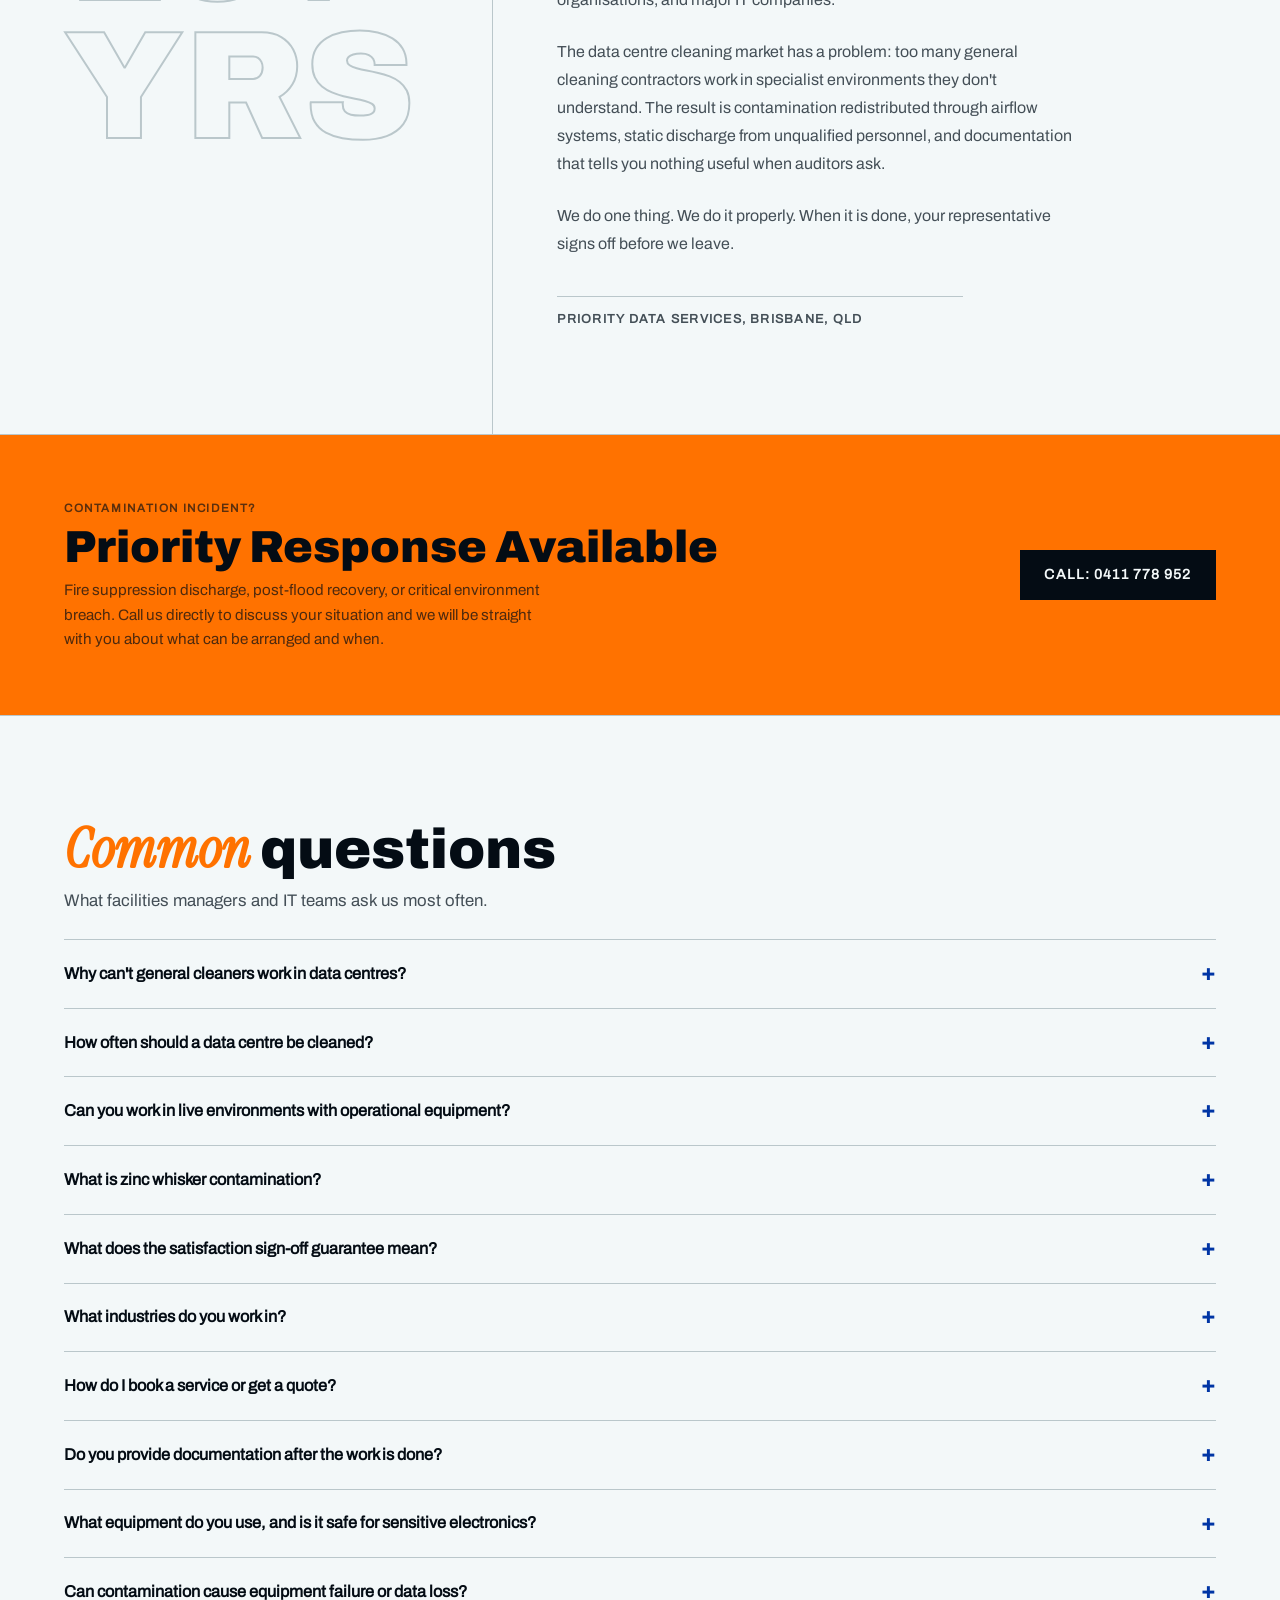
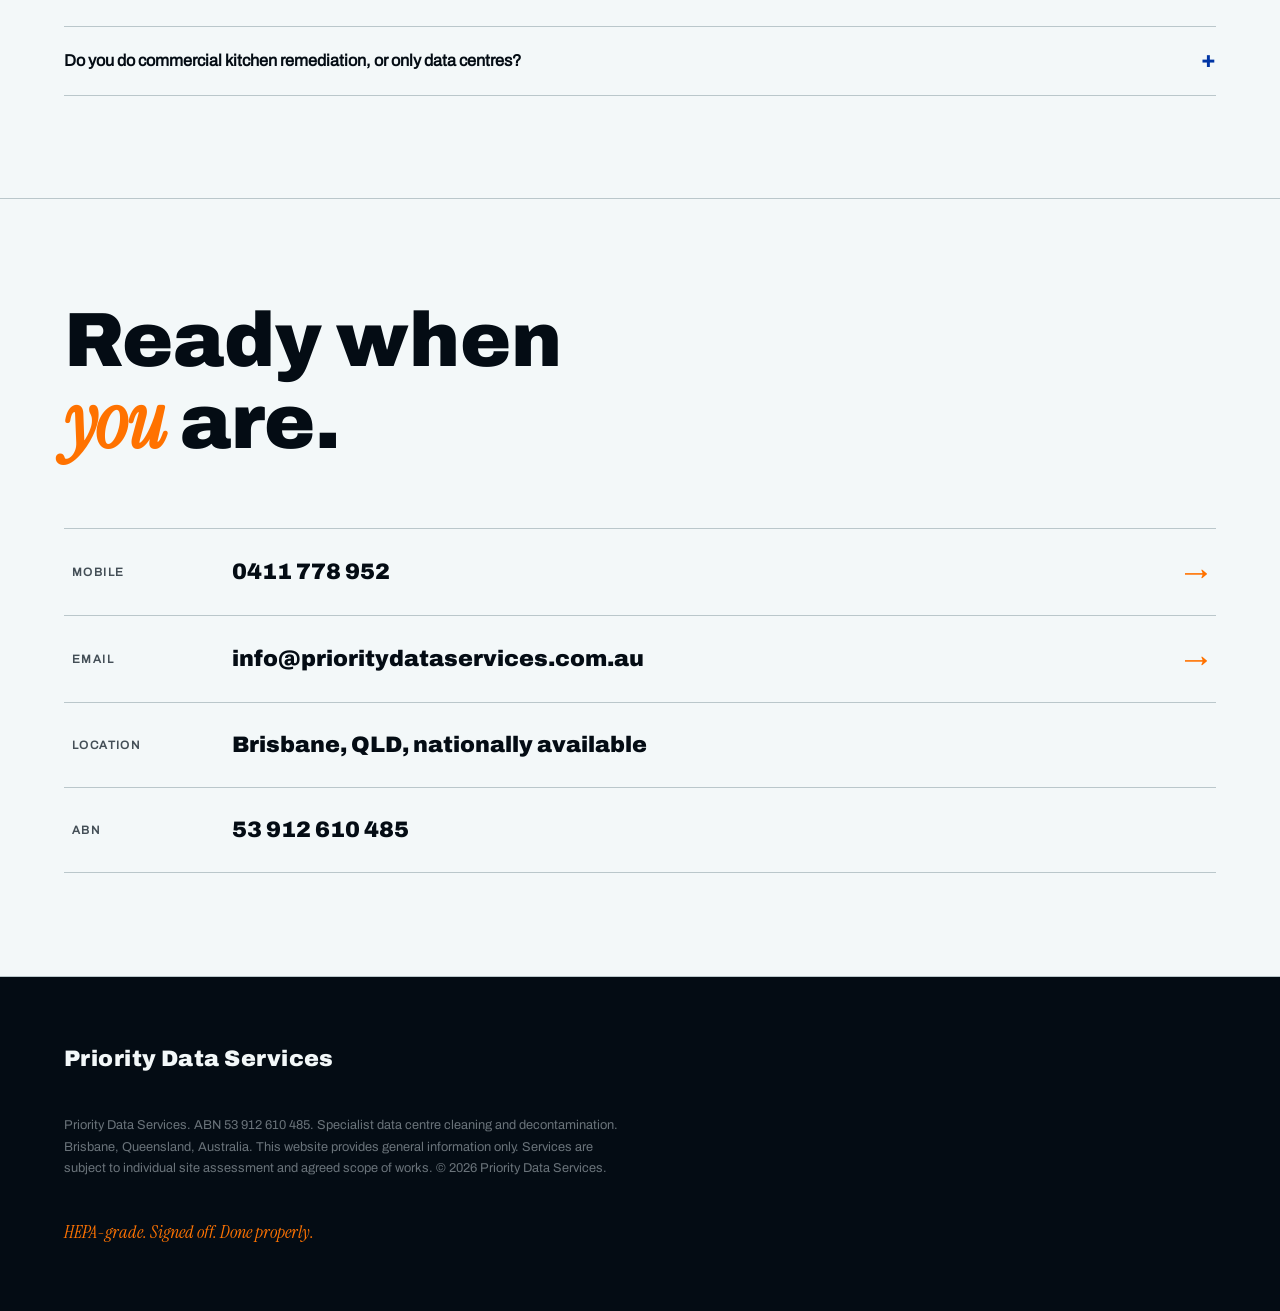
==== commit ffa99419: "Fix frozen desktop ticker and add AI-SEO FAQPage schema Ticker never animated because prefers-reduce" ====
--- a/index.html
+++ b/index.html
@@ -41,6 +41,25 @@
   "sameAs": ["https://www.prioritydataservices.com.au"]
 }
 </script>
+<script type="application/ld+json">
+{
+  "@context": "https://schema.org",
+  "@type": "FAQPage",
+  "mainEntity": [
+    {"@type": "Question", "name": "Why can't general cleaners work in data centres?", "acceptedAnswer": {"@type": "Answer", "text": "General cleaning equipment uses synthetic filters that capture particles down to around 2.5 microns. Data centre contamination includes particles as small as 0.3 microns. Standard vacuum cleaners also recirculate what they capture back into the air. HEPA-filtered specialist vacuums capture 99.97% of particles at the 0.3 micron threshold, the standard required for electronic environments."}},
+    {"@type": "Question", "name": "How often should a data centre be cleaned?", "acceptedAnswer": {"@type": "Answer", "text": "A minimum of twice per year for most operational environments, more frequently in facilities with high traffic, nearby construction, or elevated ambient dust. We assess each facility individually and recommend a maintenance schedule based on the contamination load we find during the initial assessment."}},
+    {"@type": "Question", "name": "Can you work in live environments with operational equipment?", "acceptedAnswer": {"@type": "Answer", "text": "Yes. We are trained and equipped to work in live data centre environments. We use antistatic equipment and procedures throughout. For certain cleaning tasks, individual components may need to be powered down temporarily. This is agreed in the protocol stage before any work begins. VESDA suppression systems are always isolated before work starts."}},
+    {"@type": "Question", "name": "What is zinc whisker contamination?", "acceptedAnswer": {"@type": "Answer", "text": "Zinc whiskers are microscopic crystalline structures that grow spontaneously from electroplated zinc surfaces, typically raised access floor tiles and structural components installed before 1995. They break off as invisible particles that float through data centre airflow, land on circuit boards, and cause intermittent short circuits. They are frequently diagnosed incorrectly as software or hardware faults before the contamination source is identified. We are specialists in zinc whisker identification and remediation."}},
+    {"@type": "Question", "name": "What does the satisfaction sign-off guarantee mean?", "acceptedAnswer": {"@type": "Answer", "text": "The job is not considered complete until an authorised representative from your organisation performs a physical inspection of the agreed works and signs off the job sheet. If you are not satisfied with any aspect of the work, we address it before we leave. This gives you documented evidence that the facility was cleaned to the agreed standard, which matters for audits, insurance, and operational records."}},
+    {"@type": "Question", "name": "What industries do you work in?", "acceptedAnswer": {"@type": "Answer", "text": "Our clients include government departments, financial and insurance institutions, law firms, telecommunications companies, electricity providers, mining organisations, hospitals and healthcare facilities, and major IT companies. Any organisation operating a data centre or critical communications room is a potential client, the requirement for specialist decontamination exists across all sectors."}},
+    {"@type": "Question", "name": "How do I book a service or get a quote?", "acceptedAnswer": {"@type": "Answer", "text": "Contact us directly by phone or email. We work on a scheduled basis, with regular on-site visits to Brisbane each year for institutional and government clients. For new clients, we typically start with a site assessment to understand the scope before providing a quote. Early engagement means we can plan your work into the next available visit. Contact us at info@prioritydataservices.com.au or 0411 778 952."}},
+    {"@type": "Question", "name": "Do you provide documentation after the work is done?", "acceptedAnswer": {"@type": "Answer", "text": "Yes. Every job produces a documented job sheet that is signed off by your authorised representative on completion. This provides a formal record of what was inspected, what was found, and what work was performed. This documentation is relevant for compliance, asset maintenance records, insurance purposes, and internal audit requirements."}},
+    {"@type": "Question", "name": "What equipment do you use, and is it safe for sensitive electronics?", "acceptedAnswer": {"@type": "Answer", "text": "We use HEPA-filtered vacuums rated to capture particles at 0.3 microns, antistatic brushes and cloths, and ESD-safe (electrostatic discharge safe) tools throughout. None of our cleaning processes introduce moisture or solvents into live electronic environments. Standard janitorial equipment, even commercial-grade, is not appropriate for data centre use and we do not use it."}},
+    {"@type": "Question", "name": "Can contamination cause equipment failure or data loss?", "acceptedAnswer": {"@type": "Answer", "text": "Yes, directly. Particulate contamination restricts airflow through server inlets, causing thermal throttling and accelerated component failure. Conductive particles such as zinc whiskers can bridge circuit board contacts and cause intermittent short circuits that are difficult to diagnose. In extreme cases, contamination causes outright hardware failure. Preventative decontamination on a regular schedule is substantially less expensive than unplanned downtime or emergency hardware replacement."}},
+    {"@type": "Question", "name": "Do you do commercial kitchen remediation, or only data centres?", "acceptedAnswer": {"@type": "Answer", "text": "We also perform commercial kitchen remediation for food service establishments shut down by health inspectors. When a venue faces severe violations such as pest infestation, heavy grease accumulation, and pathogen contamination, reopening requires biohazard-grade remediation, not a standard clean. We handle industrial degreasing of hoods, ducts, and line equipment; surface sanitisation to commercial food-safety standards; and full before-and-after documentation for the re-inspection file. High-value branches and franchises receive priority scheduling outside standard hours to minimise downtime."}}
+  ]
+}
+</script>
 <!-- Cloudflare Web Analytics -->
 <script defer src='https://static.cloudflareinsights.com/beacon.min.js' data-cf-beacon='{"token": "REPLACE_WITH_TOKEN"}'></script>
 <!-- End Cloudflare Web Analytics -->
--- a/style.css
+++ b/style.css
@@ -266,7 +266,7 @@
   padding: 0.3em 0.55em;
 }
 .masthead__name {
-  font-size: 0.9rem;
+  font-size: 1.8rem;
   font-weight: 700;
   text-transform: uppercase;
   letter-spacing: 0.06em;
@@ -1019,7 +1019,7 @@
   .hamburger { display: flex; }
   .mobile-nav { display: block; }
   .masthead__nav  { display: none; }
-  .masthead__name { font-size: 0.65rem; letter-spacing: 0.04em; }
+  .masthead__name { font-size: 1rem; letter-spacing: 0.04em; }
   .masthead__cta { display: none; }
   .masthead { position: sticky; top: 0; }
 
@@ -1235,13 +1235,13 @@
   overflow: hidden;
   background: oklch(10% 0.01 244);
 }
-.evidence__item:nth-child(1) { grid-column: span 7; }
-.evidence__item:nth-child(2) { grid-column: span 5; }
-.evidence__item:nth-child(3) { grid-column: span 4; }
-.evidence__item:nth-child(4) { grid-column: span 4; }
+.evidence__item:nth-child(1) { grid-column: span 3; height: 320px; }
+.evidence__item:nth-child(2) { grid-column: span 3; height: 320px; }
+.evidence__item:nth-child(3) { grid-column: span 3; height: 320px; }
+.evidence__item:nth-child(4) { grid-column: span 3; height: 320px; }
 .evidence__item:nth-child(5) { grid-column: span 4; }
-.evidence__item:nth-child(6) { grid-column: span 5; }
-.evidence__item:nth-child(7) { grid-column: span 7; }
+.evidence__item:nth-child(6) { grid-column: span 4; }
+.evidence__item:nth-child(7) { grid-column: span 4; }
 .evidence__item:nth-child(8) { grid-column: span 12; }
 .evidence__item img {
   display: block;
@@ -1280,7 +1280,28 @@
   backdrop-filter: blur(4px);
   pointer-events: none;
 }
+.evidence__item--portrait {
+  display: flex;
+  align-items: center;
+  justify-content: center;
+  background: oklch(8% 0.01 244);
+}
+.evidence__item--portrait img {
+  width: auto;
+  max-height: 560px;
+}
+.evidence__item--product {
+  display: flex;
+  align-items: center;
+  justify-content: center;
+  background: oklch(8% 0.01 244);
+}
+.evidence__item--product img {
+  width: auto;
+  max-height: 320px;
+}
 @media (max-width: 720px) {
-  .evidence__item { grid-column: span 12 !important; }
+  .evidence__grid { grid-template-columns: 1fr; }
+  .evidence__item { grid-column: span 1 !important; }
   .compare-grid { grid-template-columns: 1fr; }
 }
